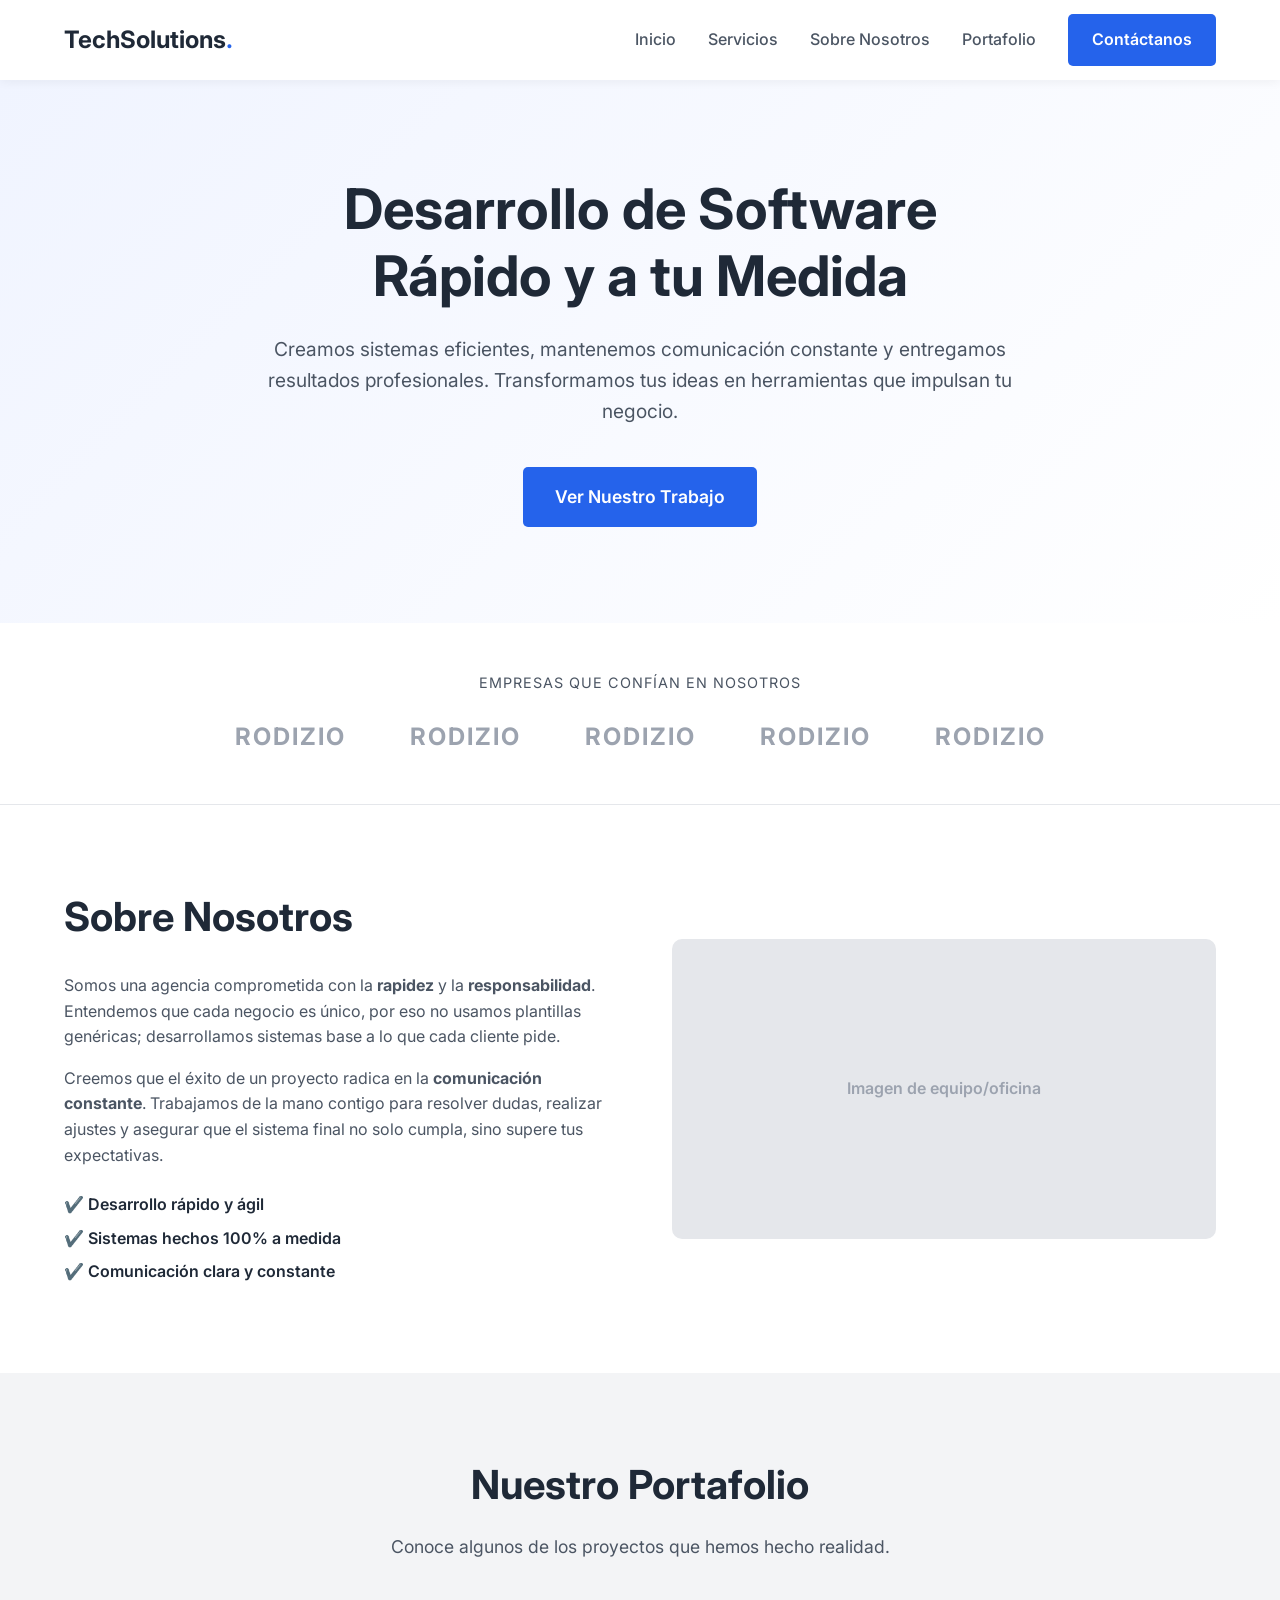
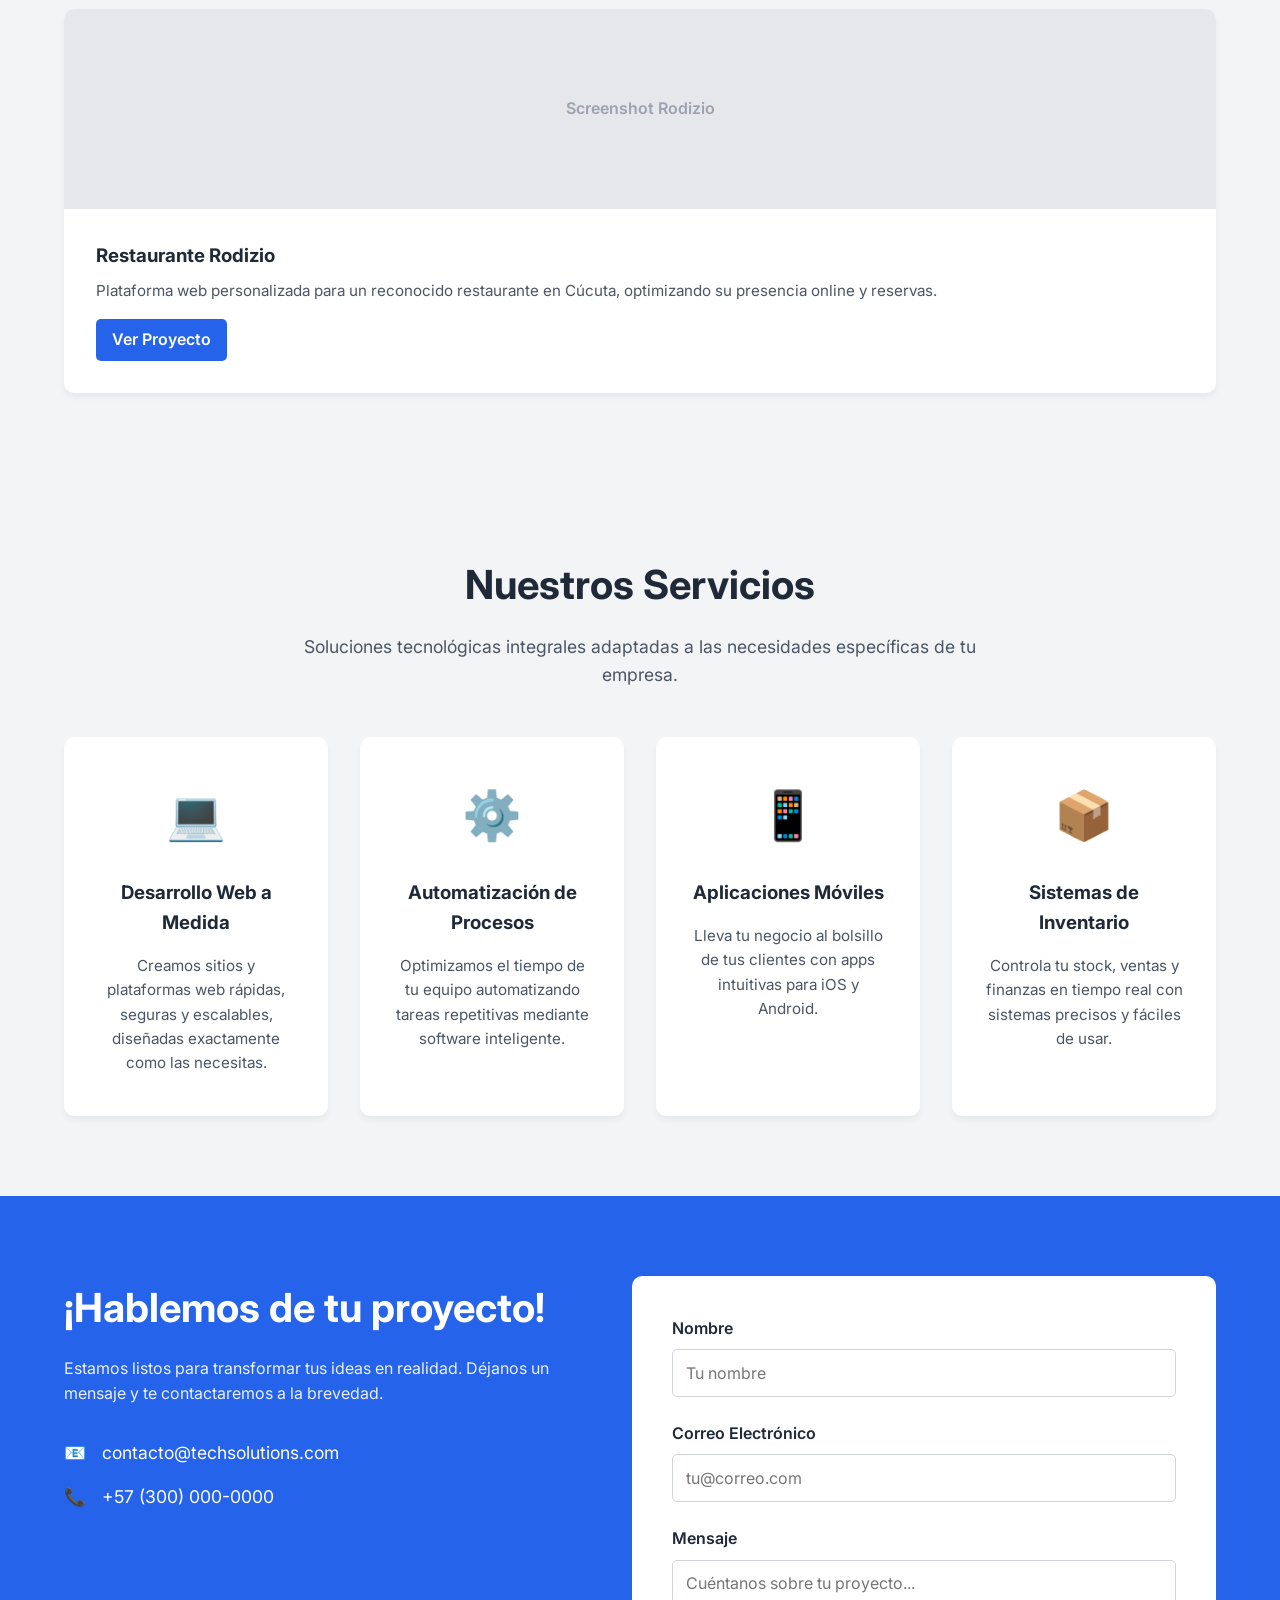
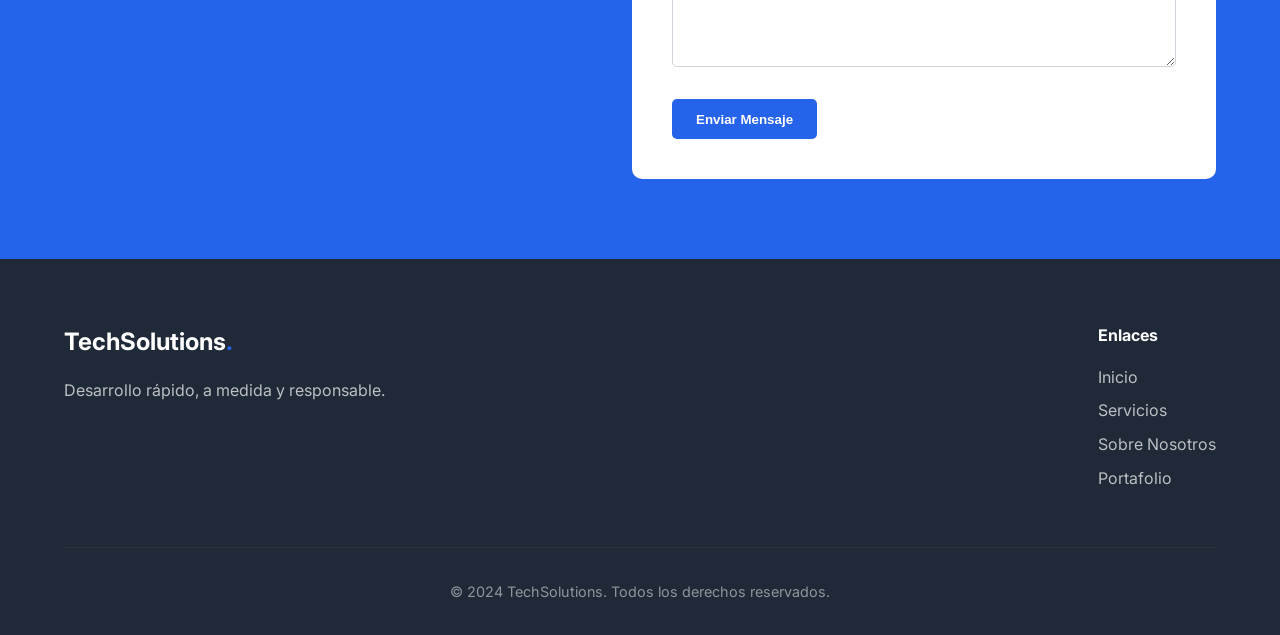
==== index.html @ 32e066c9 "feat: Initial static agency landing page Includes sections: Home, About Us, Services, Portfolio, Con" ====
<!DOCTYPE html>
<html lang="es">
<head>
    <meta charset="UTF-8">
    <meta name="viewport" content="width=device-width, initial-scale=1.0">
    <title>Desarrollo de Software a Medida</title>
    <!-- Google Fonts: Inter para un look moderno y legible -->
    <link href="https://fonts.googleapis.com/css2?family=Inter:wght@300;400;600;700&display=swap" rel="stylesheet">
    <link rel="stylesheet" href="css/styles.css">
</head>
<body>

    <!-- Header / Navbar -->
    <header>
        <div class="container">
            <div class="logo">
                <a href="#">TechSolutions<span>.</span></a>
            </div>
            <nav>
                <ul class="nav-links">
                    <li><a href="#inicio">Inicio</a></li>
                    <li><a href="#servicios">Servicios</a></li>
                    <li><a href="#sobre-nosotros">Sobre Nosotros</a></li>
                    <li><a href="#portafolio">Portafolio</a></li>
                </ul>
                <a href="#contacto" class="btn-primary">Contáctanos</a>
            </nav>
            <div class="hamburger">
                <span class="bar"></span>
                <span class="bar"></span>
                <span class="bar"></span>
            </div>
        </div>
    </header>

    <main>
        <!-- Hero Section -->
        <section id="inicio" class="hero">
            <div class="container hero-content">
                <h1>Desarrollo de Software <br>Rápido y a tu Medida</h1>
                <p>Creamos sistemas eficientes, mantenemos comunicación constante y entregamos resultados profesionales. Transformamos tus ideas en herramientas que impulsan tu negocio.</p>
                <a href="#portafolio" class="btn-primary btn-large">Ver Nuestro Trabajo</a>
            </div>
        </section>
        
        <!-- Clients / Carousel Placeholder -->
        <section class="clients">
            <div class="container">
                <p class="section-subtitle">Empresas que confían en nosotros</p>
                <div class="carousel-track">
                    <div class="client-logo">Rodizio</div>
                    <div class="client-logo">Rodizio</div>
                    <div class="client-logo">Rodizio</div>
                    <div class="client-logo">Rodizio</div>
                    <div class="client-logo">Rodizio</div>
                </div>
            </div>
        </section>

        <!-- About Us Section -->
        <section id="sobre-nosotros" class="about">
            <div class="container">
                <div class="about-content">
                    <div class="about-text">
                        <h2>Sobre Nosotros</h2>
                        <p>Somos una agencia comprometida con la <strong>rapidez</strong> y la <strong>responsabilidad</strong>. Entendemos que cada negocio es único, por eso no usamos plantillas genéricas; desarrollamos sistemas base a lo que cada cliente pide.</p>
                        <p>Creemos que el éxito de un proyecto radica en la <strong>comunicación constante</strong>. Trabajamos de la mano contigo para resolver dudas, realizar ajustes y asegurar que el sistema final no solo cumpla, sino supere tus expectativas.</p>
                        <ul class="about-features">
                            <li>✔️ Desarrollo rápido y ágil</li>
                            <li>✔️ Sistemas hechos 100% a medida</li>
                            <li>✔️ Comunicación clara y constante</li>
                        </ul>
                    </div>
                    <div class="about-image">
                        <div class="image-placeholder">Imagen de equipo/oficina</div>
                    </div>
                </div>
            </div>
        </section>

        <!-- Portfolio Section -->
        <section id="portafolio" class="portfolio">
            <div class="container">
                <div class="section-header">
                    <h2>Nuestro Portafolio</h2>
                    <p>Conoce algunos de los proyectos que hemos hecho realidad.</p>
                </div>
                <div class="portfolio-grid">
                    <div class="portfolio-card">
                        <div class="portfolio-image">
                            <div class="image-placeholder">Screenshot Rodizio</div>
                        </div>
                        <div class="portfolio-info">
                            <h3>Restaurante Rodizio</h3>
                            <p>Plataforma web personalizada para un reconocido restaurante en Cúcuta, optimizando su presencia online y reservas.</p>
                            <a href="#" class="btn-primary" style="margin-top: 1rem; padding: 0.5rem 1rem;">Ver Proyecto</a>
                        </div>
                    </div>
                    <!-- More items can be added here -->
                </div>
            </div>
        </section>

        <!-- Services Section -->
        <section id="servicios" class="services">
            <div class="container">
                <div class="section-header">
                    <h2>Nuestros Servicios</h2>
                    <p>Soluciones tecnológicas integrales adaptadas a las necesidades específicas de tu empresa.</p>
                </div>
                <div class="services-grid">
                    <div class="service-card">
                        <div class="icon">💻</div>
                        <h3>Desarrollo Web a Medida</h3>
                        <p>Creamos sitios y plataformas web rápidas, seguras y escalables, diseñadas exactamente como las necesitas.</p>
                    </div>
                    <div class="service-card">
                        <div class="icon">⚙️</div>
                        <h3>Automatización de Procesos</h3>
                        <p>Optimizamos el tiempo de tu equipo automatizando tareas repetitivas mediante software inteligente.</p>
                    </div>
                    <div class="service-card">
                        <div class="icon">📱</div>
                        <h3>Aplicaciones Móviles</h3>
                        <p>Lleva tu negocio al bolsillo de tus clientes con apps intuitivas para iOS y Android.</p>
                    </div>
                    <div class="service-card">
                        <div class="icon">📦</div>
                        <h3>Sistemas de Inventario</h3>
                        <p>Controla tu stock, ventas y finanzas en tiempo real con sistemas precisos y fáciles de usar.</p>
                    </div>
                </div>
            </div>
        </section>

        <!-- Contact Section -->
        <section id="contacto" class="contact">
            <div class="container">
                <div class="contact-wrapper">
                    <div class="contact-info">
                        <h2>¡Hablemos de tu proyecto!</h2>
                        <p>Estamos listos para transformar tus ideas en realidad. Déjanos un mensaje y te contactaremos a la brevedad.</p>
                        <div class="info-item">
                            <span class="icon">📧</span> contacto@techsolutions.com
                        </div>
                        <div class="info-item">
                            <span class="icon">📞</span> +57 (300) 000-0000
                        </div>
                    </div>
                    <div class="contact-form">
                        <form action="#" method="POST">
                            <div class="form-group">
                                <label for="name">Nombre</label>
                                <input type="text" id="name" name="name" required placeholder="Tu nombre">
                            </div>
                            <div class="form-group">
                                <label for="email">Correo Electrónico</label>
                                <input type="email" id="email" name="email" required placeholder="tu@correo.com">
                            </div>
                            <div class="form-group">
                                <label for="message">Mensaje</label>
                                <textarea id="message" name="message" rows="4" required placeholder="Cuéntanos sobre tu proyecto..."></textarea>
                            </div>
                            <button type="submit" class="btn-primary">Enviar Mensaje</button>
                        </form>
                    </div>
                </div>
            </div>
        </section>
    </main>

    <!-- Footer -->
    <footer>
        <div class="container">
            <div class="footer-content">
                <div class="footer-logo">
                    <a href="#">TechSolutions<span>.</span></a>
                    <p>Desarrollo rápido, a medida y responsable.</p>
                </div>
                <div class="footer-links">
                    <h4>Enlaces</h4>
                    <ul>
                        <li><a href="#inicio">Inicio</a></li>
                        <li><a href="#servicios">Servicios</a></li>
                        <li><a href="#sobre-nosotros">Sobre Nosotros</a></li>
                        <li><a href="#portafolio">Portafolio</a></li>
                    </ul>
                </div>
            </div>
            <div class="footer-bottom">
                <p>&copy; 2024 TechSolutions. Todos los derechos reservados.</p>
            </div>
        </div>
    </footer>

    <script src="js/main.js"></script>
</body>
</html>
---- css/styles.css ----
/* Reset y Variables Base */
:root {
    --primary-color: #2563eb; /* Azul tecnológico */
    --secondary-color: #1e40af;
    --text-dark: #1f2937;
    --text-light: #4b5563;
    --bg-light: #f3f4f6;
    --bg-white: #ffffff;
    --transition: all 0.3s ease;
}

* {
    margin: 0;
    padding: 0;
    box-sizing: border-box;
}

body {
    font-family: 'Inter', sans-serif;
    color: var(--text-dark);
    line-height: 1.6;
    background-color: var(--bg-white);
}

html {
    scroll-behavior: smooth;
}

a {
    text-decoration: none;
    color: inherit;
}

ul {
    list-style: none;
}

.container {
    width: 90%;
    max-width: 1200px;
    margin: 0 auto;
}

/* Botones */
.btn-primary {
    display: inline-block;
    background-color: var(--primary-color);
    color: white;
    padding: 0.8rem 1.5rem;
    border-radius: 5px;
    font-weight: 600;
    transition: var(--transition);
    border: none;
    cursor: pointer;
}

.btn-primary:hover {
    background-color: var(--secondary-color);
    transform: translateY(-2px);
}

.btn-large {
    padding: 1rem 2rem;
    font-size: 1.1rem;
}

/* --- Header / Navbar --- */
header {
    background-color: var(--bg-white);
    box-shadow: 0 2px 10px rgba(0,0,0,0.05);
    position: fixed;
    width: 100%;
    top: 0;
    z-index: 1000;
}

header .container {
    display: flex;
    justify-content: space-between;
    align-items: center;
    height: 80px;
}

.logo a {
    font-size: 1.5rem;
    font-weight: 700;
    color: var(--text-dark);
}

.logo span {
    color: var(--primary-color);
}

nav {
    display: flex;
    align-items: center;
    gap: 2rem;
}

.nav-links {
    display: flex;
    gap: 2rem;
}

.nav-links li a {
    font-weight: 500;
    color: var(--text-light);
    transition: var(--transition);
}

.nav-links li a:hover {
    color: var(--primary-color);
}

/* Hamburger menu (Mobile) */
.hamburger {
    display: none;
    cursor: pointer;
}

.hamburger .bar {
    display: block;
    width: 25px;
    height: 3px;
    margin: 5px auto;
    transition: all 0.3s ease-in-out;
    background-color: var(--text-dark);
}

/* --- Hero Section --- */
.hero {
    margin-top: 80px; /* Offset for fixed header */
    padding: 6rem 0;
    background: linear-gradient(135deg, #f0f4ff 0%, #ffffff 100%);
    text-align: center;
}

.hero-content {
    max-width: 800px;
}

.hero h1 {
    font-size: 3.5rem;
    line-height: 1.2;
    margin-bottom: 1.5rem;
    color: var(--text-dark);
}

.hero p {
    font-size: 1.2rem;
    color: var(--text-light);
    margin-bottom: 2.5rem;
}

/* --- Clients Carousel --- */
.clients {
    padding: 3rem 0;
    background-color: var(--bg-white);
    border-bottom: 1px solid #e5e7eb;
}

.section-subtitle {
    text-align: center;
    font-size: 0.9rem;
    text-transform: uppercase;
    letter-spacing: 1px;
    color: var(--text-light);
    margin-bottom: 1.5rem;
}

.carousel-track {
    display: flex;
    justify-content: center;
    align-items: center;
    gap: 4rem;
    flex-wrap: wrap;
}

.client-logo {
    font-size: 1.5rem;
    font-weight: 700;
    color: #9ca3af;
    text-transform: uppercase;
    letter-spacing: 2px;
}

/* --- Utilities --- */
.section-header {
    text-align: center;
    max-width: 700px;
    margin: 0 auto 3rem auto;
}

.section-header h2 {
    font-size: 2.5rem;
    color: var(--text-dark);
    margin-bottom: 1rem;
}

.section-header p {
    color: var(--text-light);
    font-size: 1.1rem;
}

/* --- Services Section --- */
.services {
    padding: 5rem 0;
    background-color: var(--bg-light);
}

.services-grid {
    display: grid;
    grid-template-columns: repeat(auto-fit, minmax(250px, 1fr));
    gap: 2rem;
}

.service-card {
    background-color: var(--bg-white);
    padding: 2.5rem 2rem;
    border-radius: 10px;
    box-shadow: 0 4px 6px rgba(0,0,0,0.05);
    transition: var(--transition);
    text-align: center;
}

.service-card:hover {
    transform: translateY(-5px);
    box-shadow: 0 10px 15px rgba(0,0,0,0.1);
}

.service-card .icon {
    font-size: 3rem;
    margin-bottom: 1.5rem;
}

.service-card h3 {
    margin-bottom: 1rem;
    color: var(--text-dark);
}

.service-card p {
    color: var(--text-light);
    font-size: 0.95rem;
}


/* --- About Section --- */
.about {
    padding: 5rem 0;
    background-color: var(--bg-white);
}

.about-content {
    display: flex;
    align-items: center;
    gap: 4rem;
}

.about-text {
    flex: 1;
}

.about-text h2 {
    font-size: 2.5rem;
    margin-bottom: 1.5rem;
    color: var(--text-dark);
}

.about-text p {
    margin-bottom: 1rem;
    color: var(--text-light);
}

.about-features {
    margin-top: 1.5rem;
}

.about-features li {
    margin-bottom: 0.5rem;
    font-weight: 600;
    color: var(--text-dark);
}

.about-image {
    flex: 1;
}

.image-placeholder {
    width: 100%;
    height: 300px;
    background-color: #e5e7eb;
    display: flex;
    align-items: center;
    justify-content: center;
    border-radius: 10px;
    color: #9ca3af;
    font-weight: 600;
}

/* --- Portfolio Section --- */
.portfolio {
    padding: 5rem 0;
    background-color: var(--bg-light);
}

.portfolio-grid {
    display: grid;
    grid-template-columns: repeat(auto-fit, minmax(300px, 1fr));
    gap: 2rem;
}

.portfolio-card {
    background-color: var(--bg-white);
    border-radius: 10px;
    overflow: hidden;
    box-shadow: 0 4px 6px rgba(0,0,0,0.05);
    transition: var(--transition);
}

.portfolio-card:hover {
    transform: translateY(-5px);
    box-shadow: 0 10px 15px rgba(0,0,0,0.1);
}

.portfolio-image {
    height: 200px;
}

.portfolio-image .image-placeholder {
    height: 100%;
    border-radius: 0;
}

.portfolio-info {
    padding: 2rem;
}

.portfolio-info h3 {
    margin-bottom: 0.5rem;
    color: var(--text-dark);
}

.portfolio-info p {
    color: var(--text-light);
    font-size: 0.95rem;
}

/* --- Contact Section --- */
.contact {
    padding: 5rem 0;
    background-color: var(--primary-color);
    color: var(--bg-white);
}

.contact-wrapper {
    display: flex;
    gap: 4rem;
}

.contact-info {
    flex: 1;
}

.contact-info h2 {
    font-size: 2.5rem;
    margin-bottom: 1rem;
}

.contact-info p {
    margin-bottom: 2rem;
    opacity: 0.9;
}

.info-item {
    display: flex;
    align-items: center;
    gap: 1rem;
    margin-bottom: 1rem;
    font-size: 1.1rem;
}

.contact-form {
    flex: 1;
    background-color: var(--bg-white);
    padding: 2.5rem;
    border-radius: 10px;
    color: var(--text-dark);
}

.form-group {
    margin-bottom: 1.5rem;
}

.form-group label {
    display: block;
    margin-bottom: 0.5rem;
    font-weight: 600;
}

.form-group input,
.form-group textarea {
    width: 100%;
    padding: 0.8rem;
    border: 1px solid #d1d5db;
    border-radius: 5px;
    font-family: inherit;
    font-size: 1rem;
}

.form-group input:focus,
.form-group textarea:focus {
    outline: none;
    border-color: var(--primary-color);
}

/* --- Footer --- */
footer {
    background-color: var(--text-dark);
    color: var(--bg-white);
    padding: 4rem 0 2rem 0;
}

.footer-content {
    display: flex;
    justify-content: space-between;
    flex-wrap: wrap;
    gap: 2rem;
    margin-bottom: 3rem;
}

.footer-logo a {
    font-size: 1.5rem;
    font-weight: 700;
}

.footer-logo span {
    color: var(--primary-color);
}

.footer-logo p {
    margin-top: 1rem;
    opacity: 0.7;
}

.footer-links h4 {
    margin-bottom: 1rem;
}

.footer-links ul li {
    margin-bottom: 0.5rem;
}

.footer-links ul li a {
    opacity: 0.7;
    transition: var(--transition);
}

.footer-links ul li a:hover {
    opacity: 1;
    color: var(--primary-color);
}

.footer-bottom {
    text-align: center;
    padding-top: 2rem;
    border-top: 1px solid rgba(255,255,255,0.1);
    opacity: 0.5;
    font-size: 0.9rem;
}

/* Responsive */
@media (max-width: 768px) {
    .contact-wrapper {
        flex-direction: column;
    }

    .about-content {
        flex-direction: column;
    }
    
    .nav-links {
        display: none;
        flex-direction: column;
        position: absolute;
        top: 80px;
        left: 0;
        width: 100%;
        background-color: var(--bg-white);
        box-shadow: 0 4px 6px rgba(0,0,0,0.05);
        padding: 1rem 0;
    }
    
    .nav-links.active {
        display: flex;
    }

    .nav-links li {
        text-align: center;
        padding: 0.5rem 0;
    }

    header nav > .btn-primary {
        display: none; /* Hide cta in mobile header for simplicity initially */
    }
    .hamburger {
        display: block;
    }
    .hero h1 {
        font-size: 2.5rem;
    }
}
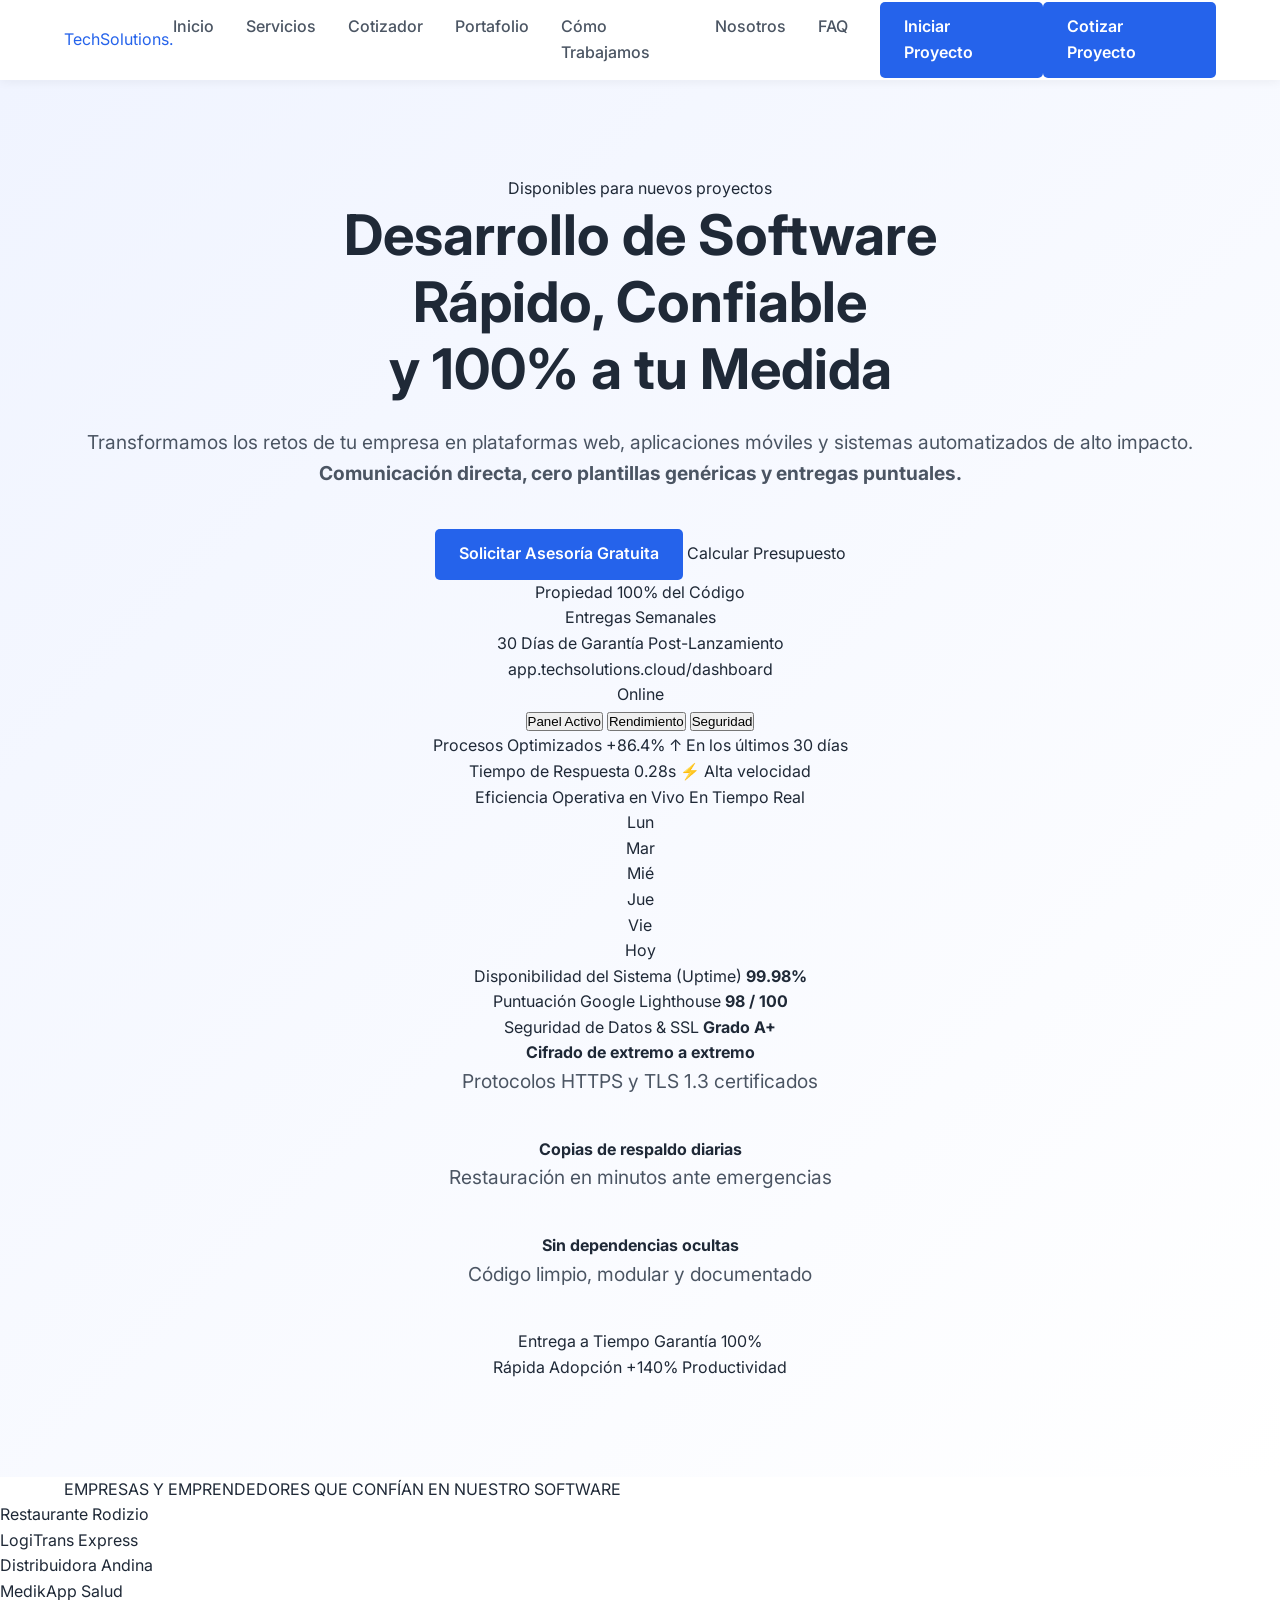
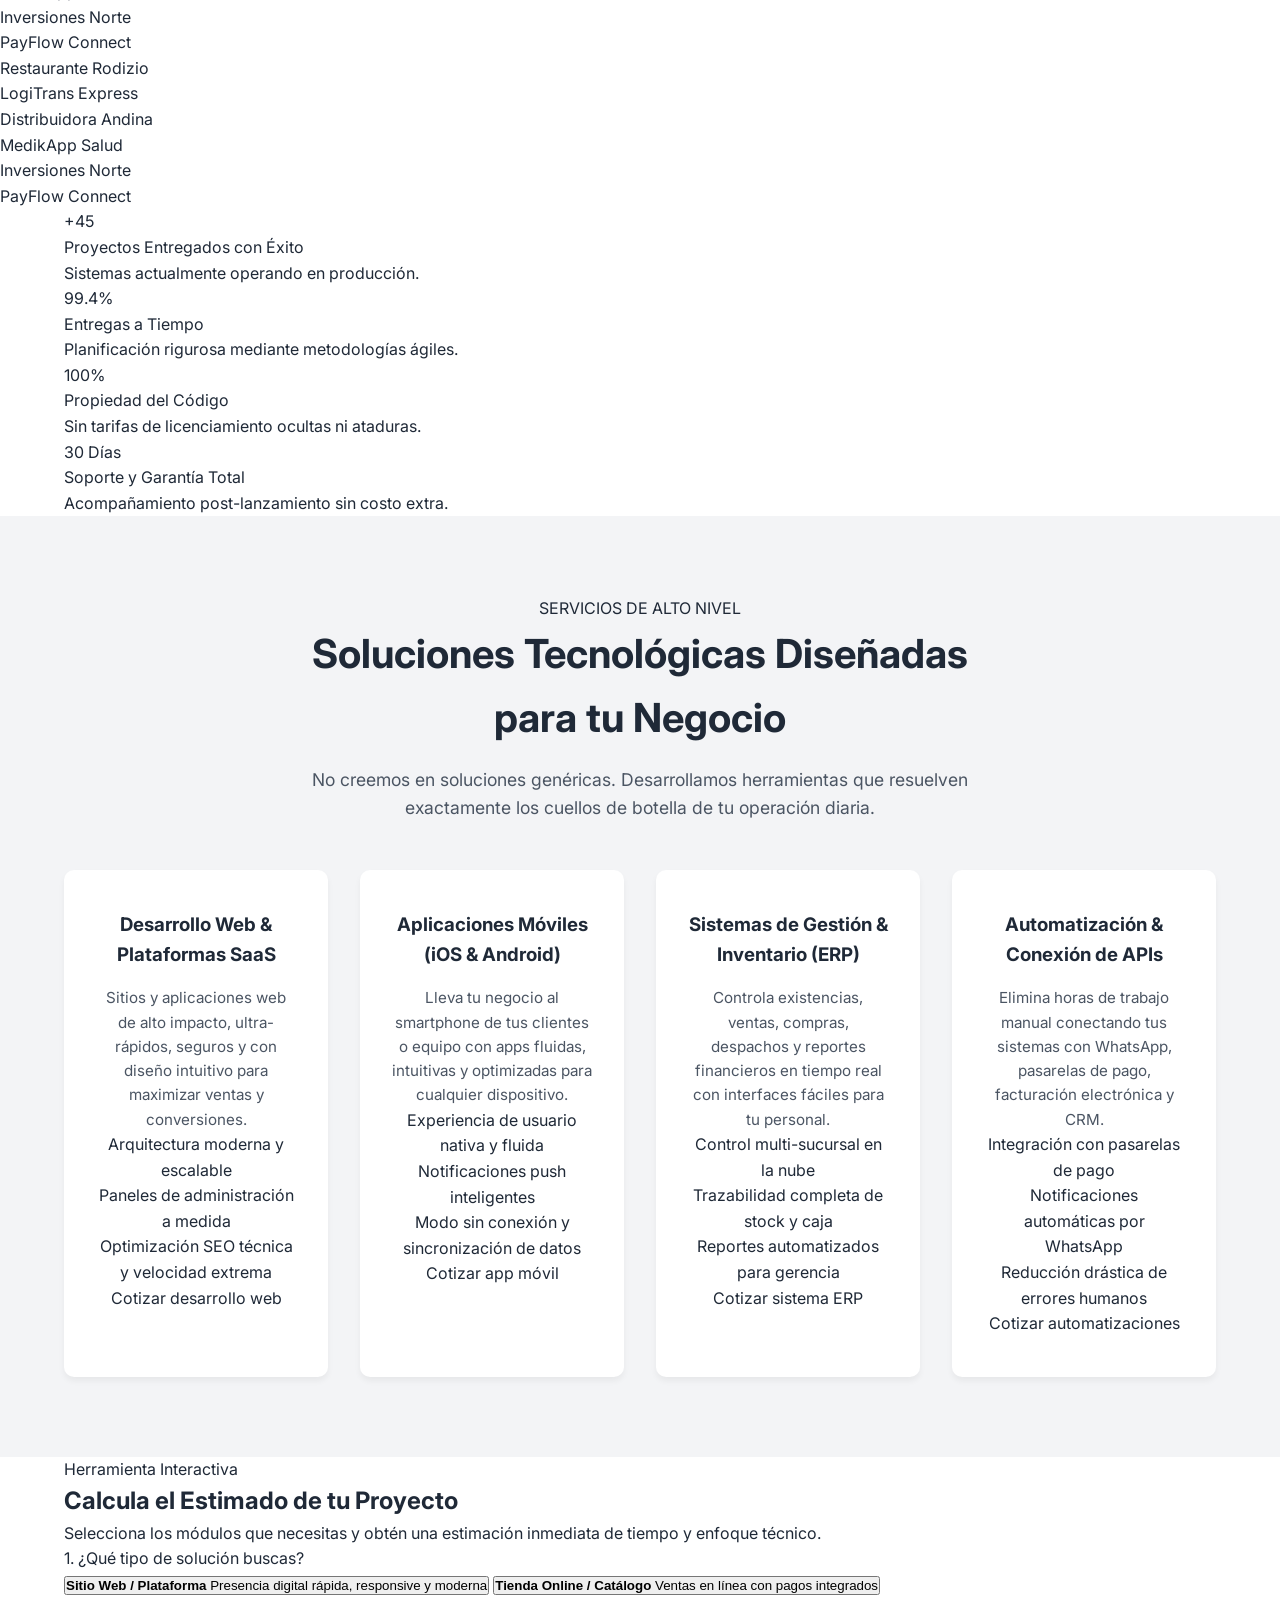
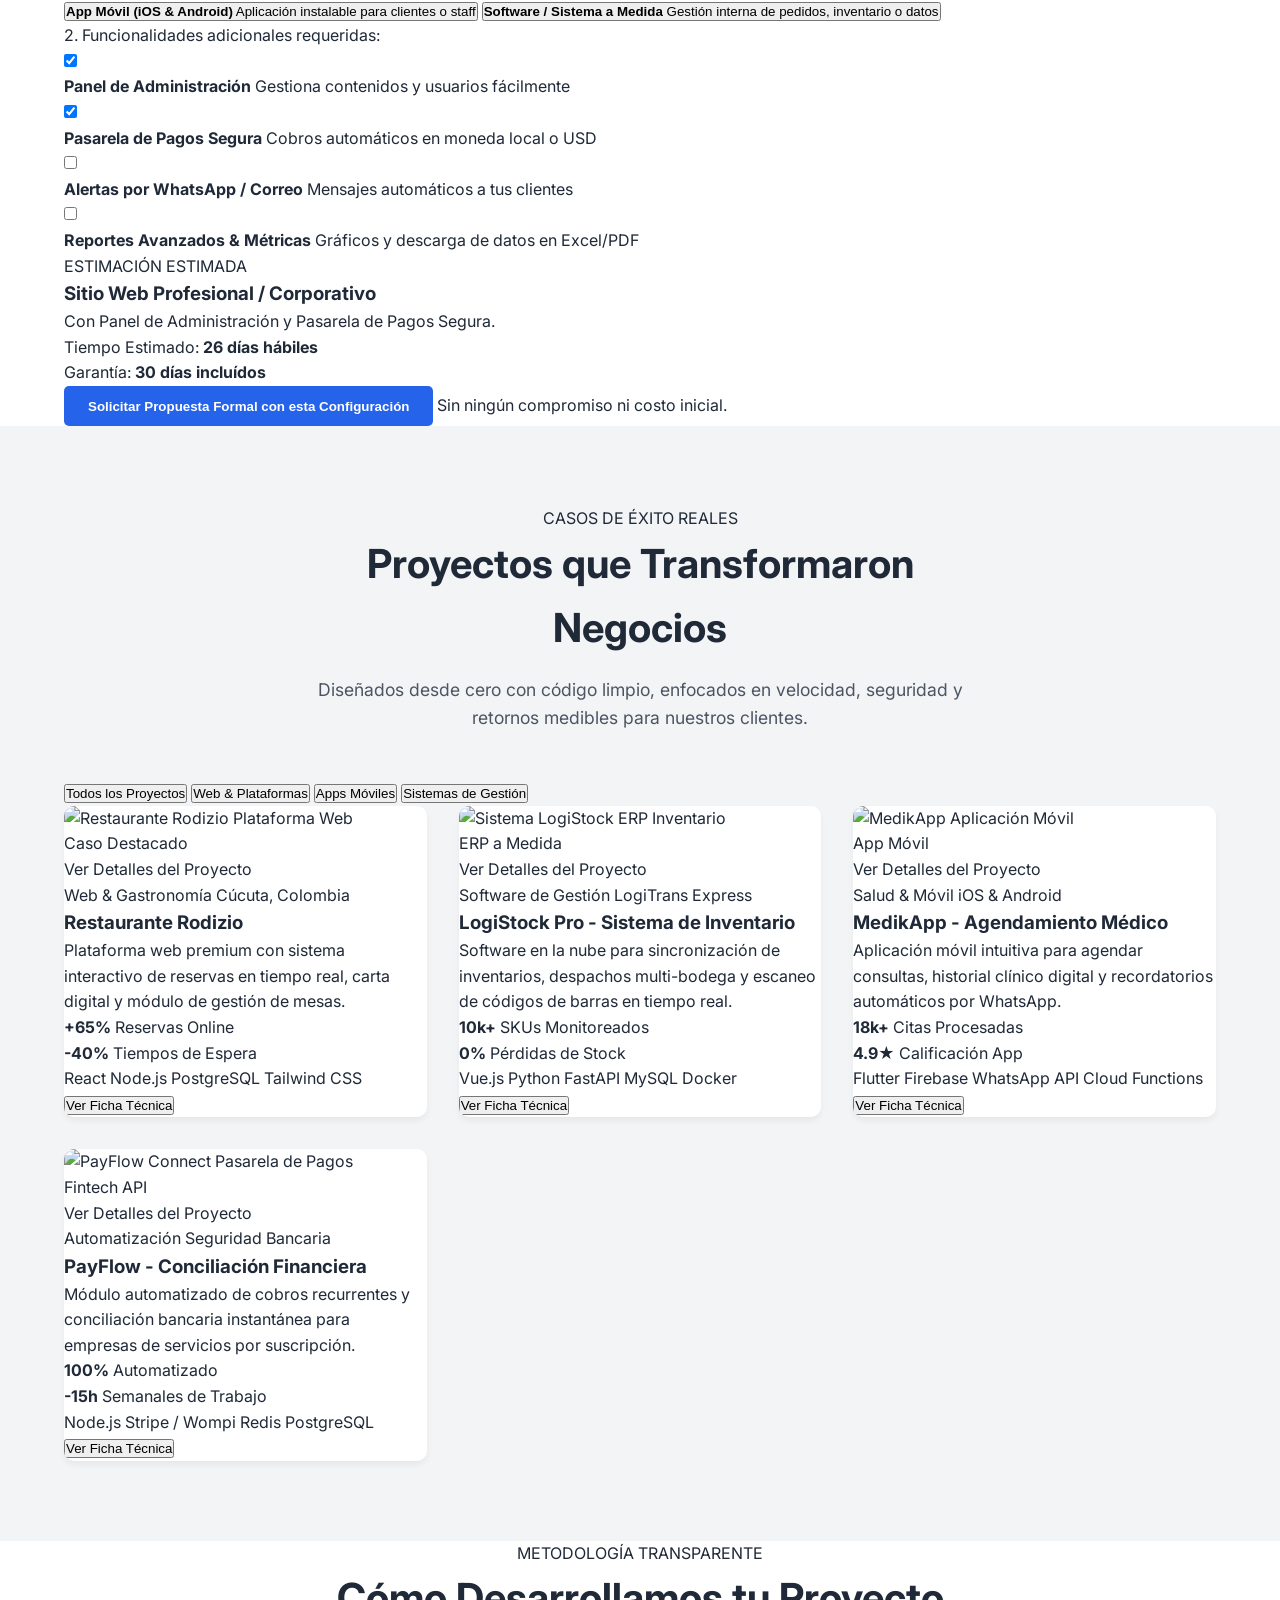
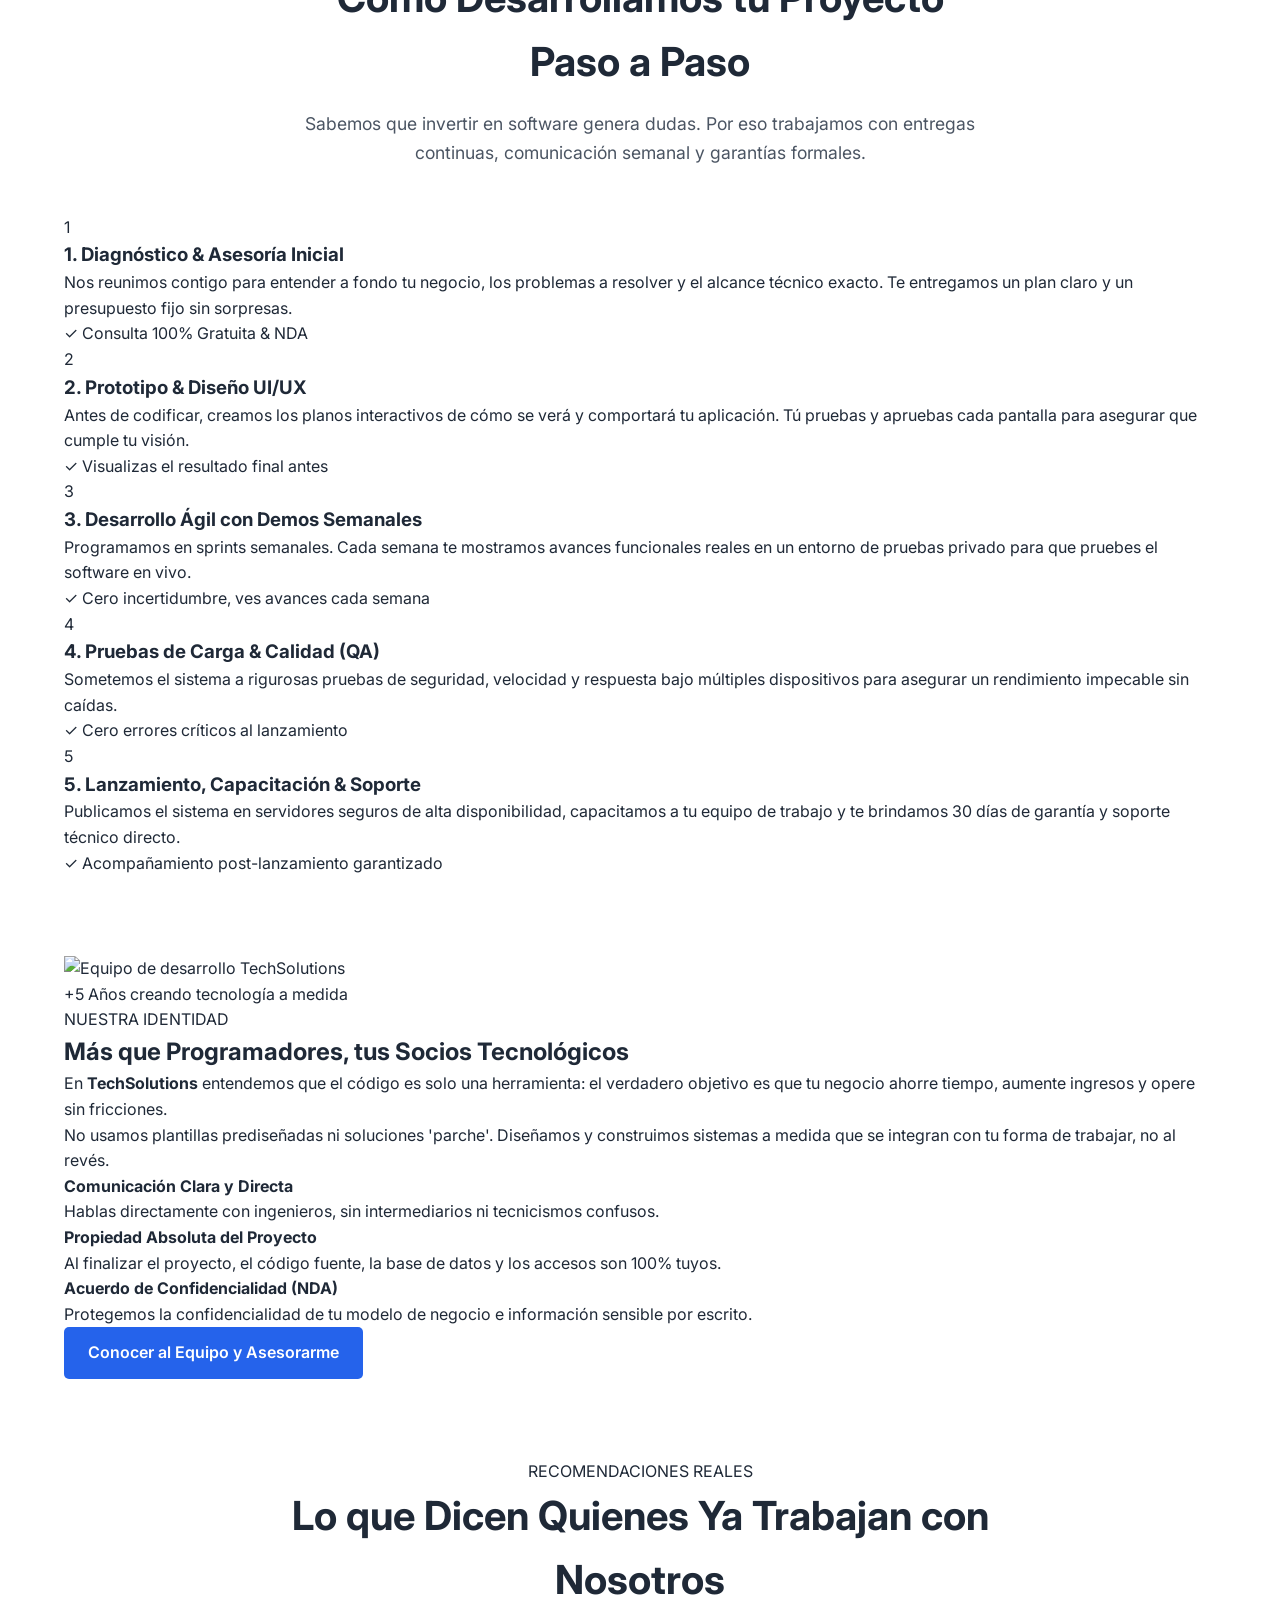
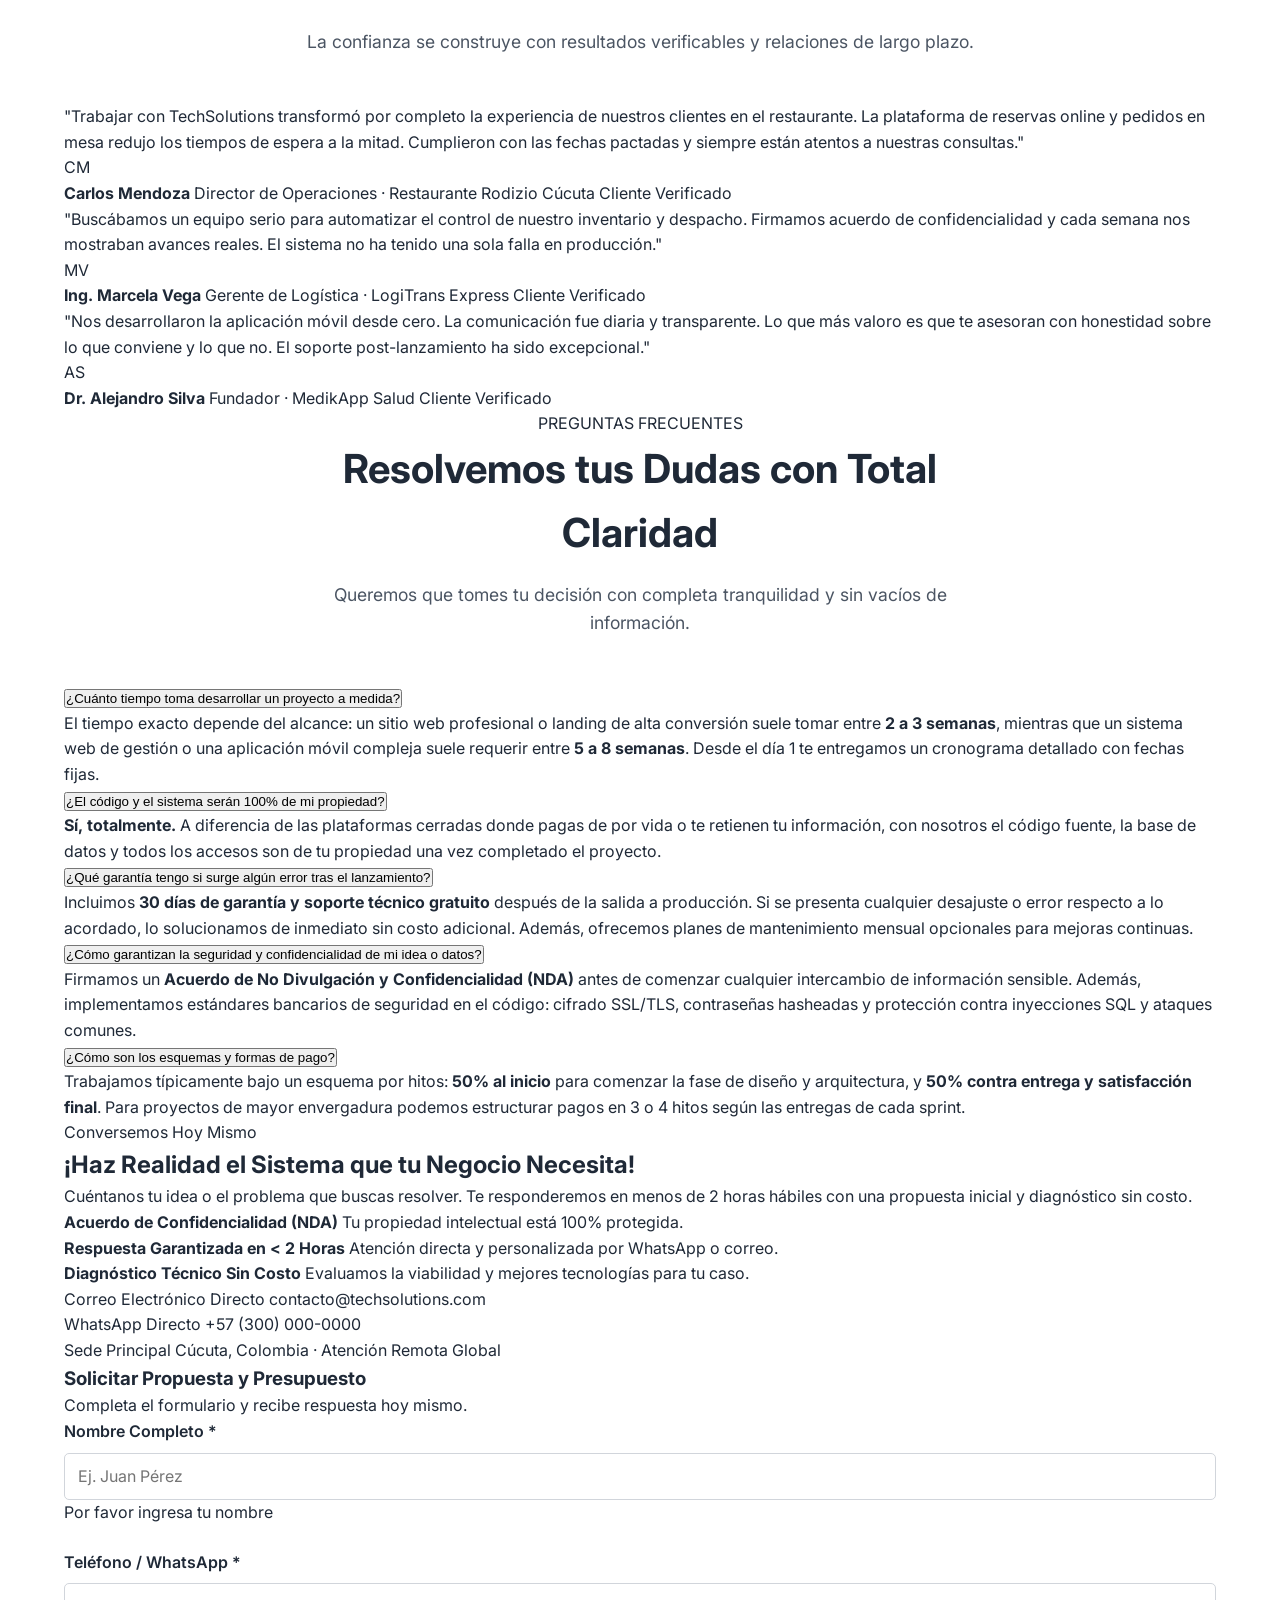
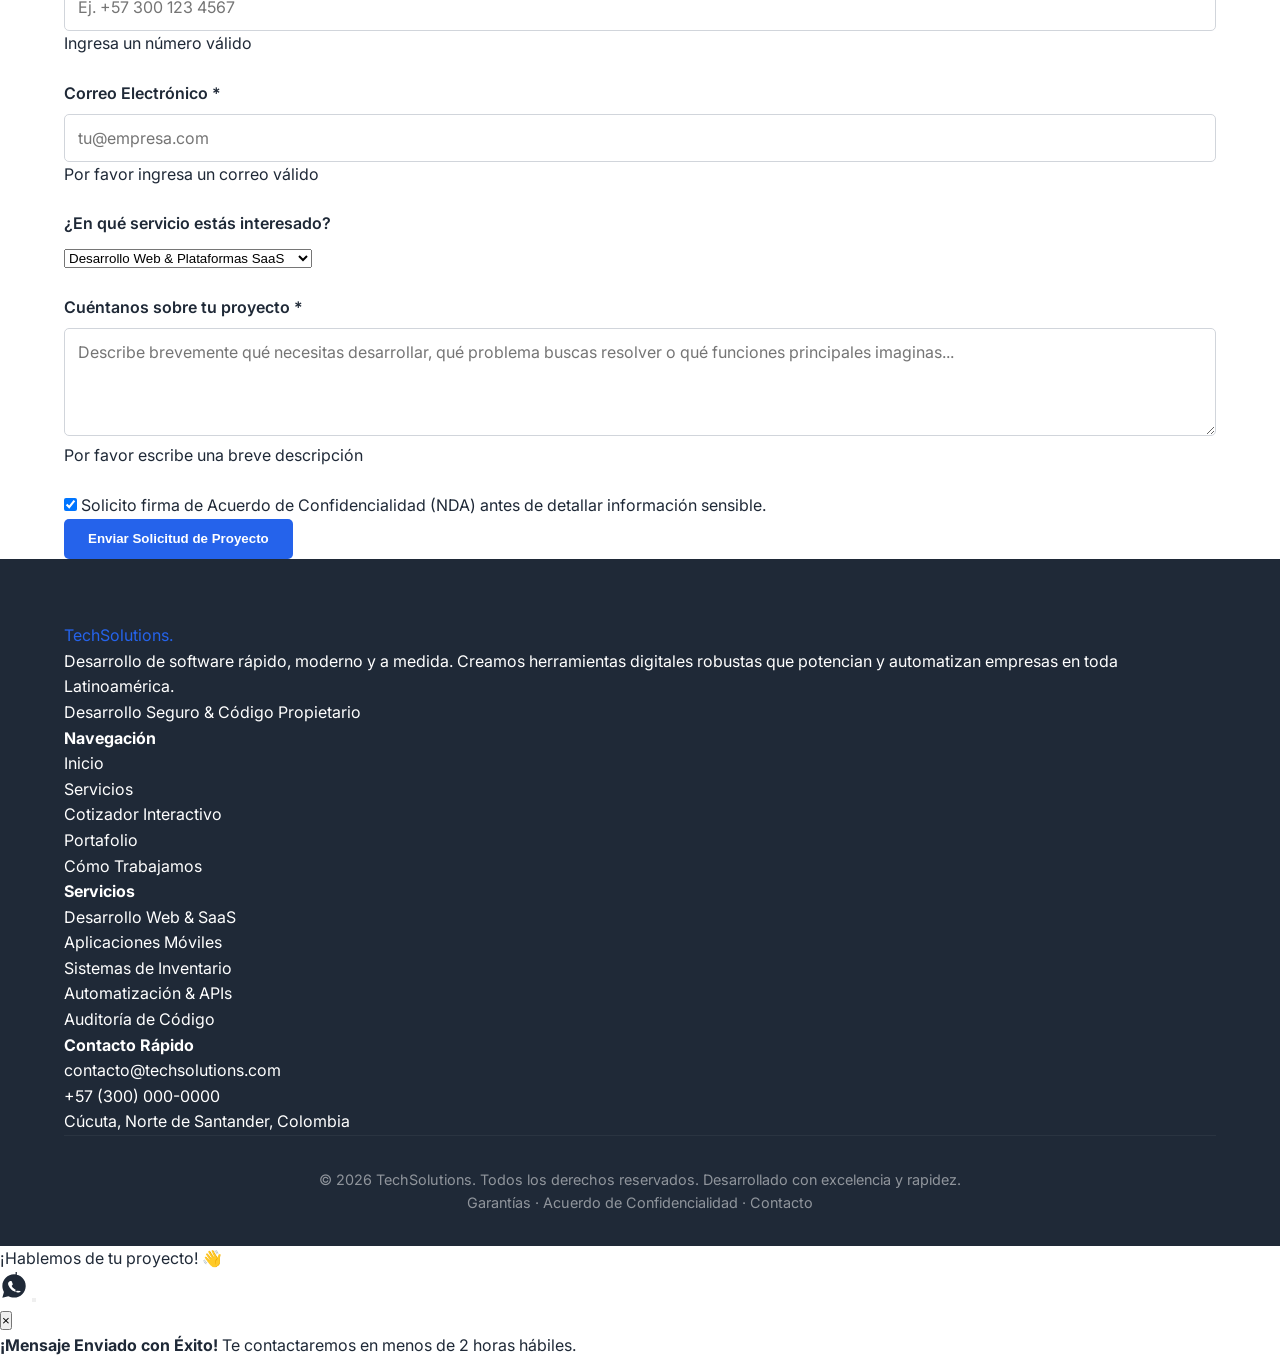
==== commit 5861d4f8: "Rediseño moderno, interactivo y responsive de index.html" ====
--- a/index.html
+++ b/index.html
@@ -3,32 +3,60 @@
 <head>
     <meta charset="UTF-8">
     <meta name="viewport" content="width=device-width, initial-scale=1.0">
-    <title>Desarrollo de Software a Medida</title>
-    <!-- Google Fonts: Inter para un look moderno y legible -->
-    <link href="https://fonts.googleapis.com/css2?family=Inter:wght@300;400;600;700&display=swap" rel="stylesheet">
+    <meta name="description" content="TechSolutions - Desarrollo de software rápido, profesional y 100% a medida. Creamos aplicaciones web, móviles y sistemas de gestión de alto rendimiento.">
+    <title>TechSolutions | Desarrollo de Software a Medida, Rápido y Confiable</title>
+    
+    <!-- Google Fonts: Plus Jakarta Sans & Inter -->
+    <link rel="preconnect" href="https://fonts.googleapis.com">
+    <link rel="preconnect" href="https://fonts.gstatic.com" crossorigin>
+    <link href="https://fonts.googleapis.com/css2?family=Inter:wght@300;400;500;600;700&family=Plus+Jakarta+Sans:wght@500;600;700;800&display=swap" rel="stylesheet">
+    
+    <!-- Lucide Icons CDN -->
+    <script src="https://unpkg.com/lucide@latest"></script>
+    
     <link rel="stylesheet" href="css/styles.css">
 </head>
 <body>
 
     <!-- Header / Navbar -->
-    <header>
-        <div class="container">
-            <div class="logo">
-                <a href="#">TechSolutions<span>.</span></a>
-            </div>
-            <nav>
+    <header id="header">
+        <div class="container header-container">
+            <a href="#inicio" class="logo">
+                <div class="logo-icon">
+                    <i data-lucide="code-2"></i>
+                </div>
+                <span>TechSolutions<span class="logo-dot">.</span></span>
+            </a>
+
+            <nav class="nav-menu" id="navMenu">
                 <ul class="nav-links">
-                    <li><a href="#inicio">Inicio</a></li>
-                    <li><a href="#servicios">Servicios</a></li>
-                    <li><a href="#sobre-nosotros">Sobre Nosotros</a></li>
-                    <li><a href="#portafolio">Portafolio</a></li>
+                    <li><a href="#inicio" class="nav-link active">Inicio</a></li>
+                    <li><a href="#servicios" class="nav-link">Servicios</a></li>
+                    <li><a href="#cotizador" class="nav-link">Cotizador</a></li>
+                    <li><a href="#portafolio" class="nav-link">Portafolio</a></li>
+                    <li><a href="#metodologia" class="nav-link">Cómo Trabajamos</a></li>
+                    <li><a href="#sobre-nosotros" class="nav-link">Nosotros</a></li>
+                    <li><a href="#faq" class="nav-link">FAQ</a></li>
                 </ul>
-                <a href="#contacto" class="btn-primary">Contáctanos</a>
+
+                <div class="nav-cta-mobile">
+                    <a href="#contacto" class="btn btn-primary btn-full">
+                        <span>Iniciar Proyecto</span>
+                        <i data-lucide="arrow-right"></i>
+                    </a>
+                </div>
             </nav>
-            <div class="hamburger">
-                <span class="bar"></span>
-                <span class="bar"></span>
-                <span class="bar"></span>
+
+            <div class="header-actions">
+                <a href="#contacto" class="btn btn-primary btn-nav">
+                    <span>Cotizar Proyecto</span>
+                    <i data-lucide="arrow-right"></i>
+                </a>
+                <button class="hamburger" id="hamburger" aria-label="Abrir menú de navegación">
+                    <span class="bar"></span>
+                    <span class="bar"></span>
+                    <span class="bar"></span>
+                </button>
             </div>
         </div>
     </header>
@@ -36,43 +64,436 @@
     <main>
         <!-- Hero Section -->
         <section id="inicio" class="hero">
-            <div class="container hero-content">
-                <h1>Desarrollo de Software <br>Rápido y a tu Medida</h1>
-                <p>Creamos sistemas eficientes, mantenemos comunicación constante y entregamos resultados profesionales. Transformamos tus ideas en herramientas que impulsan tu negocio.</p>
-                <a href="#portafolio" class="btn-primary btn-large">Ver Nuestro Trabajo</a>
+            <div class="hero-glow-bg"></div>
+            <div class="container hero-grid">
+                <div class="hero-text">
+                    <div class="badge hero-badge">
+                        <span class="badge-pulse"></span>
+                        <span>Disponibles para nuevos proyectos</span>
+                        <i data-lucide="sparkles" class="badge-icon"></i>
+                    </div>
+
+                    <h1 class="hero-title">
+                        Desarrollo de Software <br>
+                        <span class="gradient-text">Rápido, Confiable</span> <br>
+                        y 100% a tu Medida
+                    </h1>
+
+                    <p class="hero-subtitle">
+                        Transformamos los retos de tu empresa en plataformas web, aplicaciones móviles y sistemas automatizados de alto impacto. 
+                        <strong>Comunicación directa, cero plantillas genéricas y entregas puntuales.</strong>
+                    </p>
+
+                    <div class="hero-actions">
+                        <a href="#contacto" class="btn btn-primary btn-lg">
+                            <span>Solicitar Asesoría Gratuita</span>
+                            <i data-lucide="arrow-right"></i>
+                        </a>
+                        <a href="#cotizador" class="btn btn-secondary btn-lg">
+                            <i data-lucide="calculator"></i>
+                            <span>Calcular Presupuesto</span>
+                        </a>
+                    </div>
+
+                    <!-- Trust Bar Badges -->
+                    <div class="hero-trust">
+                        <div class="trust-item">
+                            <i data-lucide="shield-check" class="trust-icon text-emerald"></i>
+                            <span>Propiedad 100% del Código</span>
+                        </div>
+                        <div class="trust-item">
+                            <i data-lucide="clock" class="trust-icon text-blue"></i>
+                            <span>Entregas Semanales</span>
+                        </div>
+                        <div class="trust-item">
+                            <i data-lucide="award" class="trust-icon text-indigo"></i>
+                            <span>30 Días de Garantía Post-Lanzamiento</span>
+                        </div>
+                    </div>
+                </div>
+
+                <!-- Interactive Hero Mockup -->
+                <div class="hero-visual">
+                    <div class="mockup-window">
+                        <div class="mockup-header">
+                            <div class="mockup-dots">
+                                <span class="dot dot-red"></span>
+                                <span class="dot dot-yellow"></span>
+                                <span class="dot dot-green"></span>
+                            </div>
+                            <div class="mockup-title-bar">
+                                <i data-lucide="lock" class="lock-icon"></i>
+                                <span>app.techsolutions.cloud/dashboard</span>
+                            </div>
+                            <div class="mockup-status">
+                                <span class="status-indicator"></span>
+                                <span>Online</span>
+                            </div>
+                        </div>
+
+                        <div class="mockup-body">
+                            <!-- Mockup Tab Selector -->
+                            <div class="mockup-tabs">
+                                <button class="mockup-tab active" data-tab="panel">
+                                    <i data-lucide="layout-dashboard"></i> Panel Activo
+                                </button>
+                                <button class="mockup-tab" data-tab="metricas">
+                                    <i data-lucide="trending-up"></i> Rendimiento
+                                </button>
+                                <button class="mockup-tab" data-tab="seguridad">
+                                    <i data-lucide="shield"></i> Seguridad
+                                </button>
+                            </div>
+
+                            <!-- Tab 1: Panel Activo -->
+                            <div class="mockup-tab-content active" id="tab-panel">
+                                <div class="mockup-kpis">
+                                    <div class="kpi-card">
+                                        <span class="kpi-label">Procesos Optimizados</span>
+                                        <span class="kpi-value text-blue">+86.4%</span>
+                                        <span class="kpi-trend">↑ En los últimos 30 días</span>
+                                    </div>
+                                    <div class="kpi-card">
+                                        <span class="kpi-label">Tiempo de Respuesta</span>
+                                        <span class="kpi-value text-emerald">0.28s</span>
+                                        <span class="kpi-trend">⚡ Alta velocidad</span>
+                                    </div>
+                                </div>
+                                <div class="mockup-chart-box">
+                                    <div class="chart-header">
+                                        <span>Eficiencia Operativa en Vivo</span>
+                                        <span class="badge-sm badge-green">En Tiempo Real</span>
+                                    </div>
+                                    <div class="chart-bars">
+                                        <div class="bar-col"><div class="bar-fill" style="height: 45%;"></div><span>Lun</span></div>
+                                        <div class="bar-col"><div class="bar-fill" style="height: 60%;"></div><span>Mar</span></div>
+                                        <div class="bar-col"><div class="bar-fill" style="height: 80%;"></div><span>Mié</span></div>
+                                        <div class="bar-col"><div class="bar-fill" style="height: 70%;"></div><span>Jue</span></div>
+                                        <div class="bar-col"><div class="bar-fill" style="height: 95%;"></div><span>Vie</span></div>
+                                        <div class="bar-col"><div class="bar-fill active" style="height: 100%;"></div><span>Hoy</span></div>
+                                    </div>
+                                </div>
+                            </div>
+
+                            <!-- Tab 2: Rendimiento -->
+                            <div class="mockup-tab-content" id="tab-metricas">
+                                <div class="metrics-list">
+                                    <div class="metric-row">
+                                        <span>Disponibilidad del Sistema (Uptime)</span>
+                                        <strong class="text-emerald">99.98%</strong>
+                                    </div>
+                                    <div class="progress-line"><div class="progress-bar" style="width: 99.98%;"></div></div>
+
+                                    <div class="metric-row">
+                                        <span>Puntuación Google Lighthouse</span>
+                                        <strong class="text-emerald">98 / 100</strong>
+                                    </div>
+                                    <div class="progress-line"><div class="progress-bar" style="width: 98%;"></div></div>
+
+                                    <div class="metric-row">
+                                        <span>Seguridad de Datos & SSL</span>
+                                        <strong class="text-blue">Grado A+</strong>
+                                    </div>
+                                    <div class="progress-line"><div class="progress-bar" style="width: 100%;"></div></div>
+                                </div>
+                            </div>
+
+                            <!-- Tab 3: Seguridad -->
+                            <div class="mockup-tab-content" id="tab-seguridad">
+                                <div class="security-check-grid">
+                                    <div class="sec-item">
+                                        <i data-lucide="check-circle-2" class="text-emerald"></i>
+                                        <div>
+                                            <strong>Cifrado de extremo a extremo</strong>
+                                            <p>Protocolos HTTPS y TLS 1.3 certificados</p>
+                                        </div>
+                                    </div>
+                                    <div class="sec-item">
+                                        <i data-lucide="check-circle-2" class="text-emerald"></i>
+                                        <div>
+                                            <strong>Copias de respaldo diarias</strong>
+                                            <p>Restauración en minutos ante emergencias</p>
+                                        </div>
+                                    </div>
+                                    <div class="sec-item">
+                                        <i data-lucide="check-circle-2" class="text-emerald"></i>
+                                        <div>
+                                            <strong>Sin dependencias ocultas</strong>
+                                            <p>Código limpio, modular y documentado</p>
+                                        </div>
+                                    </div>
+                                </div>
+                            </div>
+                        </div>
+
+                        <!-- Floating interactive badges -->
+                        <div class="floating-badge badge-top-right">
+                            <div class="float-icon bg-emerald">
+                                <i data-lucide="check"></i>
+                            </div>
+                            <div class="float-text">
+                                <span class="float-label">Entrega a Tiempo</span>
+                                <span class="float-sub">Garantía 100%</span>
+                            </div>
+                        </div>
+
+                        <div class="floating-badge badge-bottom-left">
+                            <div class="float-icon bg-blue">
+                                <i data-lucide="zap"></i>
+                            </div>
+                            <div class="float-text">
+                                <span class="float-label">Rápida Adopción</span>
+                                <span class="float-sub">+140% Productividad</span>
+                            </div>
+                        </div>
+                    </div>
+                </div>
             </div>
         </section>
-        
-        <!-- Clients / Carousel Placeholder -->
-        <section class="clients">
+
+        <!-- Continuous Client / Partners Infinite Marquee -->
+        <section class="clients-marquee-section">
             <div class="container">
-                <p class="section-subtitle">Empresas que confían en nosotros</p>
-                <div class="carousel-track">
-                    <div class="client-logo">Rodizio</div>
-                    <div class="client-logo">Rodizio</div>
-                    <div class="client-logo">Rodizio</div>
-                    <div class="client-logo">Rodizio</div>
-                    <div class="client-logo">Rodizio</div>
+                <p class="marquee-title">EMPRESAS Y EMPRENDEDORES QUE CONFÍAN EN NUESTRO SOFTWARE</p>
+            </div>
+            <div class="marquee-wrapper">
+                <div class="marquee-track">
+                    <div class="marquee-item"><i data-lucide="utensils" class="marquee-icon"></i> Restaurante Rodizio</div>
+                    <div class="marquee-item"><i data-lucide="truck" class="marquee-icon"></i> LogiTrans Express</div>
+                    <div class="marquee-item"><i data-lucide="store" class="marquee-icon"></i> Distribuidora Andina</div>
+                    <div class="marquee-item"><i data-lucide="activity" class="marquee-icon"></i> MedikApp Salud</div>
+                    <div class="marquee-item"><i data-lucide="building-2" class="marquee-icon"></i> Inversiones Norte</div>
+                    <div class="marquee-item"><i data-lucide="credit-card" class="marquee-icon"></i> PayFlow Connect</div>
+                    
+                    <!-- Duplicated for seamless loop -->
+                    <div class="marquee-item"><i data-lucide="utensils" class="marquee-icon"></i> Restaurante Rodizio</div>
+                    <div class="marquee-item"><i data-lucide="truck" class="marquee-icon"></i> LogiTrans Express</div>
+                    <div class="marquee-item"><i data-lucide="store" class="marquee-icon"></i> Distribuidora Andina</div>
+                    <div class="marquee-item"><i data-lucide="activity" class="marquee-icon"></i> MedikApp Salud</div>
+                    <div class="marquee-item"><i data-lucide="building-2" class="marquee-icon"></i> Inversiones Norte</div>
+                    <div class="marquee-item"><i data-lucide="credit-card" class="marquee-icon"></i> PayFlow Connect</div>
                 </div>
             </div>
         </section>
 
-        <!-- About Us Section -->
-        <section id="sobre-nosotros" class="about">
+        <!-- Stats / Trust Counters Section -->
+        <section class="stats-section">
             <div class="container">
-                <div class="about-content">
-                    <div class="about-text">
-                        <h2>Sobre Nosotros</h2>
-                        <p>Somos una agencia comprometida con la <strong>rapidez</strong> y la <strong>responsabilidad</strong>. Entendemos que cada negocio es único, por eso no usamos plantillas genéricas; desarrollamos sistemas base a lo que cada cliente pide.</p>
-                        <p>Creemos que el éxito de un proyecto radica en la <strong>comunicación constante</strong>. Trabajamos de la mano contigo para resolver dudas, realizar ajustes y asegurar que el sistema final no solo cumpla, sino supere tus expectativas.</p>
-                        <ul class="about-features">
-                            <li>✔️ Desarrollo rápido y ágil</li>
-                            <li>✔️ Sistemas hechos 100% a medida</li>
-                            <li>✔️ Comunicación clara y constante</li>
+                <div class="stats-grid">
+                    <div class="stat-card">
+                        <div class="stat-number" data-target="45">+45</div>
+                        <div class="stat-label">Proyectos Entregados con Éxito</div>
+                        <p class="stat-desc">Sistemas actualmente operando en producción.</p>
+                    </div>
+                    <div class="stat-card">
+                        <div class="stat-number" data-target="99.4">99.4%</div>
+                        <div class="stat-label">Entregas a Tiempo</div>
+                        <p class="stat-desc">Planificación rigurosa mediante metodologías ágiles.</p>
+                    </div>
+                    <div class="stat-card">
+                        <div class="stat-number" data-target="100">100%</div>
+                        <div class="stat-label">Propiedad del Código</div>
+                        <p class="stat-desc">Sin tarifas de licenciamiento ocultas ni ataduras.</p>
+                    </div>
+                    <div class="stat-card">
+                        <div class="stat-number" data-target="30">30 Días</div>
+                        <div class="stat-label">Soporte y Garantía Total</div>
+                        <p class="stat-desc">Acompañamiento post-lanzamiento sin costo extra.</p>
+                    </div>
+                </div>
+            </div>
+        </section>
+
+        <!-- Services Section -->
+        <section id="servicios" class="services">
+            <div class="container">
+                <div class="section-header">
+                    <span class="section-tag">SERVICIOS DE ALTO NIVEL</span>
+                    <h2>Soluciones Tecnológicas Diseñadas para tu Negocio</h2>
+                    <p>No creemos en soluciones genéricas. Desarrollamos herramientas que resuelven exactamente los cuellos de botella de tu operación diaria.</p>
+                </div>
+
+                <div class="services-grid">
+                    <!-- Service 1 -->
+                    <div class="service-card">
+                        <div class="service-icon-box bg-blue-subtle">
+                            <i data-lucide="globe" class="service-icon text-blue"></i>
+                        </div>
+                        <h3>Desarrollo Web & Plataformas SaaS</h3>
+                        <p>Sitios y aplicaciones web de alto impacto, ultra-rápidos, seguros y con diseño intuitivo para maximizar ventas y conversiones.</p>
+                        <ul class="service-features">
+                            <li><i data-lucide="check"></i> Arquitectura moderna y escalable</li>
+                            <li><i data-lucide="check"></i> Paneles de administración a medida</li>
+                            <li><i data-lucide="check"></i> Optimización SEO técnica y velocidad extrema</li>
                         </ul>
-                    </div>
-                    <div class="about-image">
-                        <div class="image-placeholder">Imagen de equipo/oficina</div>
+                        <a href="#contacto" class="service-link">
+                            <span>Cotizar desarrollo web</span>
+                            <i data-lucide="chevron-right"></i>
+                        </a>
+                    </div>
+
+                    <!-- Service 2 -->
+                    <div class="service-card">
+                        <div class="service-icon-box bg-emerald-subtle">
+                            <i data-lucide="smartphone" class="service-icon text-emerald"></i>
+                        </div>
+                        <h3>Aplicaciones Móviles (iOS & Android)</h3>
+                        <p>Lleva tu negocio al smartphone de tus clientes o equipo con apps fluidas, intuitivas y optimizadas para cualquier dispositivo.</p>
+                        <ul class="service-features">
+                            <li><i data-lucide="check"></i> Experiencia de usuario nativa y fluida</li>
+                            <li><i data-lucide="check"></i> Notificaciones push inteligentes</li>
+                            <li><i data-lucide="check"></i> Modo sin conexión y sincronización de datos</li>
+                        </ul>
+                        <a href="#contacto" class="service-link">
+                            <span>Cotizar app móvil</span>
+                            <i data-lucide="chevron-right"></i>
+                        </a>
+                    </div>
+
+                    <!-- Service 3 -->
+                    <div class="service-card">
+                        <div class="service-icon-box bg-indigo-subtle">
+                            <i data-lucide="database" class="service-icon text-indigo"></i>
+                        </div>
+                        <h3>Sistemas de Gestión & Inventario (ERP)</h3>
+                        <p>Controla existencias, ventas, compras, despachos y reportes financieros en tiempo real con interfaces fáciles para tu personal.</p>
+                        <ul class="service-features">
+                            <li><i data-lucide="check"></i> Control multi-sucursal en la nube</li>
+                            <li><i data-lucide="check"></i> Trazabilidad completa de stock y caja</li>
+                            <li><i data-lucide="check"></i> Reportes automatizados para gerencia</li>
+                        </ul>
+                        <a href="#contacto" class="service-link">
+                            <span>Cotizar sistema ERP</span>
+                            <i data-lucide="chevron-right"></i>
+                        </a>
+                    </div>
+
+                    <!-- Service 4 -->
+                    <div class="service-card">
+                        <div class="service-icon-box bg-amber-subtle">
+                            <i data-lucide="cpu" class="service-icon text-amber"></i>
+                        </div>
+                        <h3>Automatización & Conexión de APIs</h3>
+                        <p>Elimina horas de trabajo manual conectando tus sistemas con WhatsApp, pasarelas de pago, facturación electrónica y CRM.</p>
+                        <ul class="service-features">
+                            <li><i data-lucide="check"></i> Integración con pasarelas de pago</li>
+                            <li><i data-lucide="check"></i> Notificaciones automáticas por WhatsApp</li>
+                            <li><i data-lucide="check"></i> Reducción drástica de errores humanos</li>
+                        </ul>
+                        <a href="#contacto" class="service-link">
+                            <span>Cotizar automatizaciones</span>
+                            <i data-lucide="chevron-right"></i>
+                        </a>
+                    </div>
+                </div>
+            </div>
+        </section>
+
+        <!-- Interactive Cost & Project Estimator (Cotizador Interactivo) -->
+        <section id="cotizador" class="estimator-section">
+            <div class="container">
+                <div class="estimator-wrapper">
+                    <div class="estimator-header">
+                        <div class="badge badge-accent">
+                            <i data-lucide="calculator"></i>
+                            <span>Herramienta Interactiva</span>
+                        </div>
+                        <h2>Calcula el Estimado de tu Proyecto</h2>
+                        <p>Selecciona los módulos que necesitas y obtén una estimación inmediata de tiempo y enfoque técnico.</p>
+                    </div>
+
+                    <div class="estimator-body">
+                        <!-- Step 1: Type of project -->
+                        <div class="estimator-step">
+                            <label class="step-label">1. ¿Qué tipo de solución buscas?</label>
+                            <div class="option-grid" id="projectTypeGrid">
+                                <button type="button" class="option-card active" data-type="web" data-days="15" data-base="Sitio Web Profesional / Corporativo">
+                                    <i data-lucide="layout"></i>
+                                    <strong>Sitio Web / Plataforma</strong>
+                                    <span>Presencia digital rápida, responsive y moderna</span>
+                                </button>
+                                <button type="button" class="option-card" data-type="ecommerce" data-days="25" data-base="Tienda Online / E-Commerce">
+                                    <i data-lucide="shopping-cart"></i>
+                                    <strong>Tienda Online / Catálogo</strong>
+                                    <span>Ventas en línea con pagos integrados</span>
+                                </button>
+                                <button type="button" class="option-card" data-type="mobile" data-days="35" data-base="Aplicación Móvil iOS/Android">
+                                    <i data-lucide="smartphone"></i>
+                                    <strong>App Móvil (iOS & Android)</strong>
+                                    <span>Aplicación instalable para clientes o staff</span>
+                                </button>
+                                <button type="button" class="option-card" data-type="erp" data-days="30" data-base="Sistema de Gestión / ERP a Medida">
+                                    <i data-lucide="layers"></i>
+                                    <strong>Software / Sistema a Medida</strong>
+                                    <span>Gestión interna de pedidos, inventario o datos</span>
+                                </button>
+                            </div>
+                        </div>
+
+                        <!-- Step 2: Features -->
+                        <div class="estimator-step">
+                            <label class="step-label">2. Funcionalidades adicionales requeridas:</label>
+                            <div class="checkbox-grid" id="featuresGrid">
+                                <label class="checkbox-card">
+                                    <input type="checkbox" value="Panel de Control Administrativo" data-add-days="5" checked>
+                                    <span class="custom-check"><i data-lucide="check"></i></span>
+                                    <div>
+                                        <strong>Panel de Administración</strong>
+                                        <span>Gestiona contenidos y usuarios fácilmente</span>
+                                    </div>
+                                </label>
+                                <label class="checkbox-card">
+                                    <input type="checkbox" value="Pasarela de Pagos (Tarjeta / Transferencia)" data-add-days="6" checked>
+                                    <span class="custom-check"><i data-lucide="check"></i></span>
+                                    <div>
+                                        <strong>Pasarela de Pagos Segura</strong>
+                                        <span>Cobros automáticos en moneda local o USD</span>
+                                    </div>
+                                </label>
+                                <label class="checkbox-card">
+                                    <input type="checkbox" value="Integración con WhatsApp y Notificaciones" data-add-days="4">
+                                    <span class="custom-check"><i data-lucide="check"></i></span>
+                                    <div>
+                                        <strong>Alertas por WhatsApp / Correo</strong>
+                                        <span>Mensajes automáticos a tus clientes</span>
+                                    </div>
+                                </label>
+                                <label class="checkbox-card">
+                                    <input type="checkbox" value="Módulo de Reportes & Exportación Excel" data-add-days="4">
+                                    <span class="custom-check"><i data-lucide="check"></i></span>
+                                    <div>
+                                        <strong>Reportes Avanzados & Métricas</strong>
+                                        <span>Gráficos y descarga de datos en Excel/PDF</span>
+                                    </div>
+                                </label>
+                            </div>
+                        </div>
+
+                        <!-- Estimator Result Card -->
+                        <div class="estimator-result-card">
+                            <div class="result-info">
+                                <span class="result-tag">ESTIMACIÓN ESTIMADA</span>
+                                <h3 id="estimatedSummaryTitle">Sitio Web Profesional / Corporativo</h3>
+                                <p id="estimatedFeaturesList">Con Panel de Administración y Pasarela de Pagos Segura.</p>
+                                <div class="result-badges">
+                                    <div class="res-badge">
+                                        <i data-lucide="clock" class="text-blue"></i>
+                                        <span>Tiempo Estimado: <strong id="estimatedDeliveryDays">26 días hábiles</strong></span>
+                                    </div>
+                                    <div class="res-badge">
+                                        <i data-lucide="shield-check" class="text-emerald"></i>
+                                        <span>Garantía: <strong>30 días incluídos</strong></span>
+                                    </div>
+                                </div>
+                            </div>
+                            <div class="result-cta">
+                                <button type="button" id="btnApplyEstimation" class="btn btn-primary btn-lg">
+                                    <span>Solicitar Propuesta Formal con esta Configuración</span>
+                                    <i data-lucide="arrow-right"></i>
+                                </button>
+                                <span class="result-note">Sin ningún compromiso ni costo inicial.</span>
+                            </div>
+                        </div>
                     </div>
                 </div>
             </div>
@@ -82,86 +503,615 @@
         <section id="portafolio" class="portfolio">
             <div class="container">
                 <div class="section-header">
-                    <h2>Nuestro Portafolio</h2>
-                    <p>Conoce algunos de los proyectos que hemos hecho realidad.</p>
-                </div>
+                    <span class="section-tag">CASOS DE ÉXITO REALES</span>
+                    <h2>Proyectos que Transformaron Negocios</h2>
+                    <p>Diseñados desde cero con código limpio, enfocados en velocidad, seguridad y retornos medibles para nuestros clientes.</p>
+                </div>
+
+                <!-- Portfolio Category Filter Tabs -->
+                <div class="portfolio-filters">
+                    <button class="filter-btn active" data-filter="all">Todos los Proyectos</button>
+                    <button class="filter-btn" data-filter="web">Web & Plataformas</button>
+                    <button class="filter-btn" data-filter="mobile">Apps Móviles</button>
+                    <button class="filter-btn" data-filter="custom">Sistemas de Gestión</button>
+                </div>
+
                 <div class="portfolio-grid">
-                    <div class="portfolio-card">
-                        <div class="portfolio-image">
-                            <div class="image-placeholder">Screenshot Rodizio</div>
-                        </div>
-                        <div class="portfolio-info">
+                    <!-- Project 1: Restaurante Rodizio -->
+                    <div class="portfolio-card" data-category="web" data-modal="rodizio">
+                        <div class="portfolio-image-wrapper">
+                            <img src="https://images.unsplash.com/photo-1555396273-367ea4eb4db5?auto=format&fit=crop&w=800&q=80" alt="Restaurante Rodizio Plataforma Web" class="portfolio-img" loading="lazy">
+                            <div class="portfolio-badge">Caso Destacado</div>
+                            <div class="portfolio-overlay">
+                                <span class="btn-overlay"><i data-lucide="eye"></i> Ver Detalles del Proyecto</span>
+                            </div>
+                        </div>
+                        <div class="portfolio-content">
+                            <div class="portfolio-meta">
+                                <span class="category-pill">Web & Gastronomía</span>
+                                <span class="location-pill"><i data-lucide="map-pin"></i> Cúcuta, Colombia</span>
+                            </div>
                             <h3>Restaurante Rodizio</h3>
-                            <p>Plataforma web personalizada para un reconocido restaurante en Cúcuta, optimizando su presencia online y reservas.</p>
-                            <a href="#" class="btn-primary" style="margin-top: 1rem; padding: 0.5rem 1rem;">Ver Proyecto</a>
-                        </div>
-                    </div>
-                    <!-- More items can be added here -->
+                            <p>Plataforma web premium con sistema interactivo de reservas en tiempo real, carta digital y módulo de gestión de mesas.</p>
+                            
+                            <div class="portfolio-metrics">
+                                <div class="metric-mini">
+                                    <strong>+65%</strong>
+                                    <span>Reservas Online</span>
+                                </div>
+                                <div class="metric-mini">
+                                    <strong>-40%</strong>
+                                    <span>Tiempos de Espera</span>
+                                </div>
+                            </div>
+
+                            <div class="tech-tags">
+                                <span>React</span>
+                                <span>Node.js</span>
+                                <span>PostgreSQL</span>
+                                <span>Tailwind CSS</span>
+                            </div>
+
+                            <button class="btn btn-outline btn-full btn-view-project" data-modal="rodizio">
+                                <span>Ver Ficha Técnica</span>
+                                <i data-lucide="external-link"></i>
+                            </button>
+                        </div>
+                    </div>
+
+                    <!-- Project 2: LogiStock Pro ERP -->
+                    <div class="portfolio-card" data-category="custom" data-modal="logistock">
+                        <div class="portfolio-image-wrapper">
+                            <img src="https://images.unsplash.com/photo-1586528116311-ad8dd3c8310d?auto=format&fit=crop&w=800&q=80" alt="Sistema LogiStock ERP Inventario" class="portfolio-img" loading="lazy">
+                            <div class="portfolio-badge">ERP a Medida</div>
+                            <div class="portfolio-overlay">
+                                <span class="btn-overlay"><i data-lucide="eye"></i> Ver Detalles del Proyecto</span>
+                            </div>
+                        </div>
+                        <div class="portfolio-content">
+                            <div class="portfolio-meta">
+                                <span class="category-pill">Software de Gestión</span>
+                                <span class="location-pill"><i data-lucide="building"></i> LogiTrans Express</span>
+                            </div>
+                            <h3>LogiStock Pro - Sistema de Inventario</h3>
+                            <p>Software en la nube para sincronización de inventarios, despachos multi-bodega y escaneo de códigos de barras en tiempo real.</p>
+                            
+                            <div class="portfolio-metrics">
+                                <div class="metric-mini">
+                                    <strong>10k+</strong>
+                                    <span>SKUs Monitoreados</span>
+                                </div>
+                                <div class="metric-mini">
+                                    <strong>0%</strong>
+                                    <span>Pérdidas de Stock</span>
+                                </div>
+                            </div>
+
+                            <div class="tech-tags">
+                                <span>Vue.js</span>
+                                <span>Python FastAPI</span>
+                                <span>MySQL</span>
+                                <span>Docker</span>
+                            </div>
+
+                            <button class="btn btn-outline btn-full btn-view-project" data-modal="logistock">
+                                <span>Ver Ficha Técnica</span>
+                                <i data-lucide="external-link"></i>
+                            </button>
+                        </div>
+                    </div>
+
+                    <!-- Project 3: MedikApp Móvil -->
+                    <div class="portfolio-card" data-category="mobile" data-modal="medikapp">
+                        <div class="portfolio-image-wrapper">
+                            <img src="https://images.unsplash.com/photo-1576091160399-112ba8d25d1d?auto=format&fit=crop&w=800&q=80" alt="MedikApp Aplicación Móvil" class="portfolio-img" loading="lazy">
+                            <div class="portfolio-badge">App Móvil</div>
+                            <div class="portfolio-overlay">
+                                <span class="btn-overlay"><i data-lucide="eye"></i> Ver Detalles del Proyecto</span>
+                            </div>
+                        </div>
+                        <div class="portfolio-content">
+                            <div class="portfolio-meta">
+                                <span class="category-pill">Salud & Móvil</span>
+                                <span class="location-pill"><i data-lucide="smartphone"></i> iOS & Android</span>
+                            </div>
+                            <h3>MedikApp - Agendamiento Médico</h3>
+                            <p>Aplicación móvil intuitiva para agendar consultas, historial clínico digital y recordatorios automáticos por WhatsApp.</p>
+                            
+                            <div class="portfolio-metrics">
+                                <div class="metric-mini">
+                                    <strong>18k+</strong>
+                                    <span>Citas Procesadas</span>
+                                </div>
+                                <div class="metric-mini">
+                                    <strong>4.9★</strong>
+                                    <span>Calificación App</span>
+                                </div>
+                            </div>
+
+                            <div class="tech-tags">
+                                <span>Flutter</span>
+                                <span>Firebase</span>
+                                <span>WhatsApp API</span>
+                                <span>Cloud Functions</span>
+                            </div>
+
+                            <button class="btn btn-outline btn-full btn-view-project" data-modal="medikapp">
+                                <span>Ver Ficha Técnica</span>
+                                <i data-lucide="external-link"></i>
+                            </button>
+                        </div>
+                    </div>
+
+                    <!-- Project 4: PayFlow Connect -->
+                    <div class="portfolio-card" data-category="custom" data-modal="payflow">
+                        <div class="portfolio-image-wrapper">
+                            <img src="https://images.unsplash.com/photo-1563986768609-322da13575f3?auto=format&fit=crop&w=800&q=80" alt="PayFlow Connect Pasarela de Pagos" class="portfolio-img" loading="lazy">
+                            <div class="portfolio-badge">Fintech API</div>
+                            <div class="portfolio-overlay">
+                                <span class="btn-overlay"><i data-lucide="eye"></i> Ver Detalles del Proyecto</span>
+                            </div>
+                        </div>
+                        <div class="portfolio-content">
+                            <div class="portfolio-meta">
+                                <span class="category-pill">Automatización</span>
+                                <span class="location-pill"><i data-lucide="shield"></i> Seguridad Bancaria</span>
+                            </div>
+                            <h3>PayFlow - Conciliación Financiera</h3>
+                            <p>Módulo automatizado de cobros recurrentes y conciliación bancaria instantánea para empresas de servicios por suscripción.</p>
+                            
+                            <div class="portfolio-metrics">
+                                <div class="metric-mini">
+                                    <strong>100%</strong>
+                                    <span>Automatizado</span>
+                                </div>
+                                <div class="metric-mini">
+                                    <strong>-15h</strong>
+                                    <span>Semanales de Trabajo</span>
+                                </div>
+                            </div>
+
+                            <div class="tech-tags">
+                                <span>Node.js</span>
+                                <span>Stripe / Wompi</span>
+                                <span>Redis</span>
+                                <span>PostgreSQL</span>
+                            </div>
+
+                            <button class="btn btn-outline btn-full btn-view-project" data-modal="payflow">
+                                <span>Ver Ficha Técnica</span>
+                                <i data-lucide="external-link"></i>
+                            </button>
+                        </div>
+                    </div>
                 </div>
             </div>
         </section>
 
-        <!-- Services Section -->
-        <section id="servicios" class="services">
+        <!-- Process / Methodology Section (Generates Trust & Security) -->
+        <section id="metodologia" class="methodology-section">
             <div class="container">
                 <div class="section-header">
-                    <h2>Nuestros Servicios</h2>
-                    <p>Soluciones tecnológicas integrales adaptadas a las necesidades específicas de tu empresa.</p>
-                </div>
-                <div class="services-grid">
-                    <div class="service-card">
-                        <div class="icon">💻</div>
-                        <h3>Desarrollo Web a Medida</h3>
-                        <p>Creamos sitios y plataformas web rápidas, seguras y escalables, diseñadas exactamente como las necesitas.</p>
-                    </div>
-                    <div class="service-card">
-                        <div class="icon">⚙️</div>
-                        <h3>Automatización de Procesos</h3>
-                        <p>Optimizamos el tiempo de tu equipo automatizando tareas repetitivas mediante software inteligente.</p>
-                    </div>
-                    <div class="service-card">
-                        <div class="icon">📱</div>
-                        <h3>Aplicaciones Móviles</h3>
-                        <p>Lleva tu negocio al bolsillo de tus clientes con apps intuitivas para iOS y Android.</p>
-                    </div>
-                    <div class="service-card">
-                        <div class="icon">📦</div>
-                        <h3>Sistemas de Inventario</h3>
-                        <p>Controla tu stock, ventas y finanzas en tiempo real con sistemas precisos y fáciles de usar.</p>
+                    <span class="section-tag">METODOLOGÍA TRANSPARENTE</span>
+                    <h2>Cómo Desarrollamos tu Proyecto Paso a Paso</h2>
+                    <p>Sabemos que invertir en software genera dudas. Por eso trabajamos con entregas continuas, comunicación semanal y garantías formales.</p>
+                </div>
+
+                <div class="process-timeline">
+                    <!-- Step 1 -->
+                    <div class="process-step">
+                        <div class="step-badge">1</div>
+                        <div class="step-card">
+                            <div class="step-icon-wrapper">
+                                <i data-lucide="message-square" class="text-blue"></i>
+                            </div>
+                            <h3>1. Diagnóstico & Asesoría Inicial</h3>
+                            <p>Nos reunimos contigo para entender a fondo tu negocio, los problemas a resolver y el alcance técnico exacto. Te entregamos un plan claro y un presupuesto fijo sin sorpresas.</p>
+                            <span class="step-highlight">✓ Consulta 100% Gratuita & NDA</span>
+                        </div>
+                    </div>
+
+                    <!-- Step 2 -->
+                    <div class="process-step">
+                        <div class="step-badge">2</div>
+                        <div class="step-card">
+                            <div class="step-icon-wrapper">
+                                <i data-lucide="palette" class="text-emerald"></i>
+                            </div>
+                            <h3>2. Prototipo & Diseño UI/UX</h3>
+                            <p>Antes de codificar, creamos los planos interactivos de cómo se verá y comportará tu aplicación. Tú pruebas y apruebas cada pantalla para asegurar que cumple tu visión.</p>
+                            <span class="step-highlight">✓ Visualizas el resultado final antes</span>
+                        </div>
+                    </div>
+
+                    <!-- Step 3 -->
+                    <div class="process-step">
+                        <div class="step-badge">3</div>
+                        <div class="step-card">
+                            <div class="step-icon-wrapper">
+                                <i data-lucide="code" class="text-indigo"></i>
+                            </div>
+                            <h3>3. Desarrollo Ágil con Demos Semanales</h3>
+                            <p>Programamos en sprints semanales. Cada semana te mostramos avances funcionales reales en un entorno de pruebas privado para que pruebes el software en vivo.</p>
+                            <span class="step-highlight">✓ Cero incertidumbre, ves avances cada semana</span>
+                        </div>
+                    </div>
+
+                    <!-- Step 4 -->
+                    <div class="process-step">
+                        <div class="step-badge">4</div>
+                        <div class="step-card">
+                            <div class="step-icon-wrapper">
+                                <i data-lucide="check-check" class="text-amber"></i>
+                            </div>
+                            <h3>4. Pruebas de Carga & Calidad (QA)</h3>
+                            <p>Sometemos el sistema a rigurosas pruebas de seguridad, velocidad y respuesta bajo múltiples dispositivos para asegurar un rendimiento impecable sin caídas.</p>
+                            <span class="step-highlight">✓ Cero errores críticos al lanzamiento</span>
+                        </div>
+                    </div>
+
+                    <!-- Step 5 -->
+                    <div class="process-step">
+                        <div class="step-badge">5</div>
+                        <div class="step-card">
+                            <div class="step-icon-wrapper">
+                                <i data-lucide="rocket" class="text-emerald"></i>
+                            </div>
+                            <h3>5. Lanzamiento, Capacitación & Soporte</h3>
+                            <p>Publicamos el sistema en servidores seguros de alta disponibilidad, capacitamos a tu equipo de trabajo y te brindamos 30 días de garantía y soporte técnico directo.</p>
+                            <span class="step-highlight">✓ Acompañamiento post-lanzamiento garantizado</span>
+                        </div>
                     </div>
                 </div>
             </div>
         </section>
 
+        <!-- About Us Section -->
+        <section id="sobre-nosotros" class="about">
+            <div class="container">
+                <div class="about-grid">
+                    <div class="about-visual">
+                        <div class="about-image-card">
+                            <img src="https://images.unsplash.com/photo-1522071820081-009f0129c71c?auto=format&fit=crop&w=800&q=80" alt="Equipo de desarrollo TechSolutions" class="about-main-img">
+                            <div class="experience-badge">
+                                <span class="badge-big-number">+5</span>
+                                <span class="badge-text">Años creando tecnología a medida</span>
+                            </div>
+                        </div>
+                    </div>
+
+                    <div class="about-text-content">
+                        <span class="section-tag">NUESTRA IDENTIDAD</span>
+                        <h2>Más que Programadores, tus Socios Tecnológicos</h2>
+                        <p class="lead-text">
+                            En <strong>TechSolutions</strong> entendemos que el código es solo una herramienta: el verdadero objetivo es que tu negocio ahorre tiempo, aumente ingresos y opere sin fricciones.
+                        </p>
+                        <p>
+                            No usamos plantillas prediseñadas ni soluciones 'parche'. Diseñamos y construimos sistemas a medida que se integran con tu forma de trabajar, no al revés.
+                        </p>
+
+                        <div class="trust-commitments">
+                            <div class="commitment-item">
+                                <div class="com-icon"><i data-lucide="check-circle-2" class="text-emerald"></i></div>
+                                <div>
+                                    <strong>Comunicación Clara y Directa</strong>
+                                    <p>Hablas directamente con ingenieros, sin intermediarios ni tecnicismos confusos.</p>
+                                </div>
+                            </div>
+                            <div class="commitment-item">
+                                <div class="com-icon"><i data-lucide="check-circle-2" class="text-emerald"></i></div>
+                                <div>
+                                    <strong>Propiedad Absoluta del Proyecto</strong>
+                                    <p>Al finalizar el proyecto, el código fuente, la base de datos y los accesos son 100% tuyos.</p>
+                                </div>
+                            </div>
+                            <div class="commitment-item">
+                                <div class="com-icon"><i data-lucide="check-circle-2" class="text-emerald"></i></div>
+                                <div>
+                                    <strong>Acuerdo de Confidencialidad (NDA)</strong>
+                                    <p>Protegemos la confidencialidad de tu modelo de negocio e información sensible por escrito.</p>
+                                </div>
+                            </div>
+                        </div>
+
+                        <div class="about-cta-box">
+                            <a href="#contacto" class="btn btn-primary">
+                                <span>Conocer al Equipo y Asesorarme</span>
+                                <i data-lucide="arrow-right"></i>
+                            </a>
+                        </div>
+                    </div>
+                </div>
+            </div>
+        </section>
+
+        <!-- Testimonials Section -->
+        <section class="testimonials-section">
+            <div class="container">
+                <div class="section-header">
+                    <span class="section-tag">RECOMENDACIONES REALES</span>
+                    <h2>Lo que Dicen Quienes Ya Trabajan con Nosotros</h2>
+                    <p>La confianza se construye con resultados verificables y relaciones de largo plazo.</p>
+                </div>
+
+                <div class="testimonials-grid">
+                    <!-- Testimonial 1: Rodizio -->
+                    <div class="testimonial-card featured">
+                        <div class="testimonial-stars">
+                            <i data-lucide="star" class="star filled"></i>
+                            <i data-lucide="star" class="star filled"></i>
+                            <i data-lucide="star" class="star filled"></i>
+                            <i data-lucide="star" class="star filled"></i>
+                            <i data-lucide="star" class="star filled"></i>
+                        </div>
+                        <p class="testimonial-quote">
+                            "Trabajar con TechSolutions transformó por completo la experiencia de nuestros clientes en el restaurante. La plataforma de reservas online y pedidos en mesa redujo los tiempos de espera a la mitad. Cumplieron con las fechas pactadas y siempre están atentos a nuestras consultas."
+                        </p>
+                        <div class="testimonial-author">
+                            <div class="author-avatar bg-amber-subtle">
+                                <span>CM</span>
+                            </div>
+                            <div class="author-info">
+                                <strong>Carlos Mendoza</strong>
+                                <span>Director de Operaciones · Restaurante Rodizio Cúcuta</span>
+                                <span class="badge-verified"><i data-lucide="badge-check"></i> Cliente Verificado</span>
+                            </div>
+                        </div>
+                    </div>
+
+                    <!-- Testimonial 2: Logística -->
+                    <div class="testimonial-card">
+                        <div class="testimonial-stars">
+                            <i data-lucide="star" class="star filled"></i>
+                            <i data-lucide="star" class="star filled"></i>
+                            <i data-lucide="star" class="star filled"></i>
+                            <i data-lucide="star" class="star filled"></i>
+                            <i data-lucide="star" class="star filled"></i>
+                        </div>
+                        <p class="testimonial-quote">
+                            "Buscábamos un equipo serio para automatizar el control de nuestro inventario y despacho. Firmamos acuerdo de confidencialidad y cada semana nos mostraban avances reales. El sistema no ha tenido una sola falla en producción."
+                        </p>
+                        <div class="testimonial-author">
+                            <div class="author-avatar bg-blue-subtle">
+                                <span>MV</span>
+                            </div>
+                            <div class="author-info">
+                                <strong>Ing. Marcela Vega</strong>
+                                <span>Gerente de Logística · LogiTrans Express</span>
+                                <span class="badge-verified"><i data-lucide="badge-check"></i> Cliente Verificado</span>
+                            </div>
+                        </div>
+                    </div>
+
+                    <!-- Testimonial 3: Salud -->
+                    <div class="testimonial-card">
+                        <div class="testimonial-stars">
+                            <i data-lucide="star" class="star filled"></i>
+                            <i data-lucide="star" class="star filled"></i>
+                            <i data-lucide="star" class="star filled"></i>
+                            <i data-lucide="star" class="star filled"></i>
+                            <i data-lucide="star" class="star filled"></i>
+                        </div>
+                        <p class="testimonial-quote">
+                            "Nos desarrollaron la aplicación móvil desde cero. La comunicación fue diaria y transparente. Lo que más valoro es que te asesoran con honestidad sobre lo que conviene y lo que no. El soporte post-lanzamiento ha sido excepcional."
+                        </p>
+                        <div class="testimonial-author">
+                            <div class="author-avatar bg-emerald-subtle">
+                                <span>AS</span>
+                            </div>
+                            <div class="author-info">
+                                <strong>Dr. Alejandro Silva</strong>
+                                <span>Fundador · MedikApp Salud</span>
+                                <span class="badge-verified"><i data-lucide="badge-check"></i> Cliente Verificado</span>
+                            </div>
+                        </div>
+                    </div>
+                </div>
+            </div>
+        </section>
+
+        <!-- FAQ Section -->
+        <section id="faq" class="faq-section">
+            <div class="container">
+                <div class="section-header">
+                    <span class="section-tag">PREGUNTAS FRECUENTES</span>
+                    <h2>Resolvemos tus Dudas con Total Claridad</h2>
+                    <p>Queremos que tomes tu decisión con completa tranquilidad y sin vacíos de información.</p>
+                </div>
+
+                <div class="faq-accordion" id="faqAccordion">
+                    <!-- FAQ 1 -->
+                    <div class="faq-item active">
+                        <button class="faq-question" aria-expanded="true">
+                            <span>¿Cuánto tiempo toma desarrollar un proyecto a medida?</span>
+                            <i data-lucide="chevron-down" class="faq-icon"></i>
+                        </button>
+                        <div class="faq-answer">
+                            <p>El tiempo exacto depende del alcance: un sitio web profesional o landing de alta conversión suele tomar entre <strong>2 a 3 semanas</strong>, mientras que un sistema web de gestión o una aplicación móvil compleja suele requerir entre <strong>5 a 8 semanas</strong>. Desde el día 1 te entregamos un cronograma detallado con fechas fijas.</p>
+                        </div>
+                    </div>
+
+                    <!-- FAQ 2 -->
+                    <div class="faq-item">
+                        <button class="faq-question" aria-expanded="false">
+                            <span>¿El código y el sistema serán 100% de mi propiedad?</span>
+                            <i data-lucide="chevron-down" class="faq-icon"></i>
+                        </button>
+                        <div class="faq-answer">
+                            <p><strong>Sí, totalmente.</strong> A diferencia de las plataformas cerradas donde pagas de por vida o te retienen tu información, con nosotros el código fuente, la base de datos y todos los accesos son de tu propiedad una vez completado el proyecto.</p>
+                        </div>
+                    </div>
+
+                    <!-- FAQ 3 -->
+                    <div class="faq-item">
+                        <button class="faq-question" aria-expanded="false">
+                            <span>¿Qué garantía tengo si surge algún error tras el lanzamiento?</span>
+                            <i data-lucide="chevron-down" class="faq-icon"></i>
+                        </button>
+                        <div class="faq-answer">
+                            <p>Incluimos <strong>30 días de garantía y soporte técnico gratuito</strong> después de la salida a producción. Si se presenta cualquier desajuste o error respecto a lo acordado, lo solucionamos de inmediato sin costo adicional. Además, ofrecemos planes de mantenimiento mensual opcionales para mejoras continuas.</p>
+                        </div>
+                    </div>
+
+                    <!-- FAQ 4 -->
+                    <div class="faq-item">
+                        <button class="faq-question" aria-expanded="false">
+                            <span>¿Cómo garantizan la seguridad y confidencialidad de mi idea o datos?</span>
+                            <i data-lucide="chevron-down" class="faq-icon"></i>
+                        </button>
+                        <div class="faq-answer">
+                            <p>Firmamos un <strong>Acuerdo de No Divulgación y Confidencialidad (NDA)</strong> antes de comenzar cualquier intercambio de información sensible. Además, implementamos estándares bancarios de seguridad en el código: cifrado SSL/TLS, contraseñas hasheadas y protección contra inyecciones SQL y ataques comunes.</p>
+                        </div>
+                    </div>
+
+                    <!-- FAQ 5 -->
+                    <div class="faq-item">
+                        <button class="faq-question" aria-expanded="false">
+                            <span>¿Cómo son los esquemas y formas de pago?</span>
+                            <i data-lucide="chevron-down" class="faq-icon"></i>
+                        </button>
+                        <div class="faq-answer">
+                            <p>Trabajamos típicamente bajo un esquema por hitos: <strong>50% al inicio</strong> para comenzar la fase de diseño y arquitectura, y <strong>50% contra entrega y satisfacción final</strong>. Para proyectos de mayor envergadura podemos estructurar pagos en 3 o 4 hitos según las entregas de cada sprint.</p>
+                        </div>
+                    </div>
+                </div>
+            </div>
+        </section>
+
         <!-- Contact Section -->
-        <section id="contacto" class="contact">
+        <section id="contacto" class="contact-section">
             <div class="container">
-                <div class="contact-wrapper">
-                    <div class="contact-info">
-                        <h2>¡Hablemos de tu proyecto!</h2>
-                        <p>Estamos listos para transformar tus ideas en realidad. Déjanos un mensaje y te contactaremos a la brevedad.</p>
-                        <div class="info-item">
-                            <span class="icon">📧</span> contacto@techsolutions.com
-                        </div>
-                        <div class="info-item">
-                            <span class="icon">📞</span> +57 (300) 000-0000
-                        </div>
-                    </div>
-                    <div class="contact-form">
-                        <form action="#" method="POST">
+                <div class="contact-card-wrapper">
+                    <!-- Left Side: Trust & Info -->
+                    <div class="contact-info-panel">
+                        <span class="badge badge-light">
+                            <i data-lucide="sparkles"></i>
+                            <span>Conversemos Hoy Mismo</span>
+                        </span>
+                        <h2>¡Haz Realidad el Sistema que tu Negocio Necesita!</h2>
+                        <p class="contact-lead">
+                            Cuéntanos tu idea o el problema que buscas resolver. Te responderemos en menos de 2 horas hábiles con una propuesta inicial y diagnóstico sin costo.
+                        </p>
+
+                        <div class="contact-trust-points">
+                            <div class="trust-point">
+                                <div class="tp-icon"><i data-lucide="shield-check"></i></div>
+                                <div>
+                                    <strong>Acuerdo de Confidencialidad (NDA)</strong>
+                                    <span>Tu propiedad intelectual está 100% protegida.</span>
+                                </div>
+                            </div>
+                            <div class="trust-point">
+                                <div class="tp-icon"><i data-lucide="clock"></i></div>
+                                <div>
+                                    <strong>Respuesta Garantizada en < 2 Horas</strong>
+                                    <span>Atención directa y personalizada por WhatsApp o correo.</span>
+                                </div>
+                            </div>
+                            <div class="trust-point">
+                                <div class="tp-icon"><i data-lucide="check-circle-2"></i></div>
+                                <div>
+                                    <strong>Diagnóstico Técnico Sin Costo</strong>
+                                    <span>Evaluamos la viabilidad y mejores tecnologías para tu caso.</span>
+                                </div>
+                            </div>
+                        </div>
+
+                        <div class="direct-channels">
+                            <a href="mailto:contacto@techsolutions.com" class="channel-link">
+                                <div class="channel-icon bg-blue-light"><i data-lucide="mail"></i></div>
+                                <div>
+                                    <span class="ch-label">Correo Electrónico Directo</span>
+                                    <span class="ch-val">contacto@techsolutions.com</span>
+                                </div>
+                            </a>
+
+                            <a href="https://wa.me/573000000000?text=Hola%20TechSolutions,%20deseo%20cotizar%20un%20proyecto" target="_blank" rel="noopener noreferrer" class="channel-link">
+                                <div class="channel-icon bg-emerald-light"><i data-lucide="message-circle"></i></div>
+                                <div>
+                                    <span class="ch-label">WhatsApp Directo</span>
+                                    <span class="ch-val">+57 (300) 000-0000</span>
+                                </div>
+                            </a>
+
+                            <div class="channel-link no-click">
+                                <div class="channel-icon bg-indigo-light"><i data-lucide="map-pin"></i></div>
+                                <div>
+                                    <span class="ch-label">Sede Principal</span>
+                                    <span class="ch-val">Cúcuta, Colombia · Atención Remota Global</span>
+                                </div>
+                            </div>
+                        </div>
+                    </div>
+
+                    <!-- Right Side: Interactive Form -->
+                    <div class="contact-form-panel">
+                        <div class="form-header">
+                            <h3>Solicitar Propuesta y Presupuesto</h3>
+                            <p>Completa el formulario y recibe respuesta hoy mismo.</p>
+                        </div>
+
+                        <form id="contactForm" class="styled-form" novalidate>
+                            <div class="form-row">
+                                <div class="form-group">
+                                    <label for="clientName">Nombre Completo <span class="required">*</span></label>
+                                    <div class="input-with-icon">
+                                        <i data-lucide="user" class="input-icon"></i>
+                                        <input type="text" id="clientName" name="name" placeholder="Ej. Juan Pérez" required>
+                                    </div>
+                                    <span class="error-msg" id="nameError">Por favor ingresa tu nombre</span>
+                                </div>
+
+                                <div class="form-group">
+                                    <label for="clientPhone">Teléfono / WhatsApp <span class="required">*</span></label>
+                                    <div class="input-with-icon">
+                                        <i data-lucide="phone" class="input-icon"></i>
+                                        <input type="tel" id="clientPhone" name="phone" placeholder="Ej. +57 300 123 4567" required>
+                                    </div>
+                                    <span class="error-msg" id="phoneError">Ingresa un número válido</span>
+                                </div>
+                            </div>
+
                             <div class="form-group">
-                                <label for="name">Nombre</label>
-                                <input type="text" id="name" name="name" required placeholder="Tu nombre">
-                            </div>
+                                <label for="clientEmail">Correo Electrónico <span class="required">*</span></label>
+                                <div class="input-with-icon">
+                                    <i data-lucide="mail" class="input-icon"></i>
+                                    <input type="email" id="clientEmail" name="email" placeholder="tu@empresa.com" required>
+                                </div>
+                                <span class="error-msg" id="emailError">Por favor ingresa un correo válido</span>
+                            </div>
+
                             <div class="form-group">
-                                <label for="email">Correo Electrónico</label>
-                                <input type="email" id="email" name="email" required placeholder="tu@correo.com">
-                            </div>
+                                <label for="serviceType">¿En qué servicio estás interesado?</label>
+                                <div class="input-with-icon">
+                                    <i data-lucide="briefcase" class="input-icon"></i>
+                                    <select id="serviceType" name="service">
+                                        <option value="desarrollo-web">Desarrollo Web & Plataformas SaaS</option>
+                                        <option value="app-movil">Aplicación Móvil (iOS & Android)</option>
+                                        <option value="sistema-erp">Sistema de Inventario / ERP a Medida</option>
+                                        <option value="automatizacion">Automatización de Procesos & APIs</option>
+                                        <option value="otro">Otro tipo de software a medida</option>
+                                    </select>
+                                </div>
+                            </div>
+
                             <div class="form-group">
-                                <label for="message">Mensaje</label>
-                                <textarea id="message" name="message" rows="4" required placeholder="Cuéntanos sobre tu proyecto..."></textarea>
-                            </div>
-                            <button type="submit" class="btn-primary">Enviar Mensaje</button>
+                                <label for="clientMessage">Cuéntanos sobre tu proyecto <span class="required">*</span></label>
+                                <textarea id="clientMessage" name="message" rows="4" placeholder="Describe brevemente qué necesitas desarrollar, qué problema buscas resolver o qué funciones principales imaginas..." required></textarea>
+                                <span class="error-msg" id="messageError">Por favor escribe una breve descripción</span>
+                            </div>
+
+                            <div class="form-agreement">
+                                <label class="checkbox-simple">
+                                    <input type="checkbox" id="ndaCheck" checked>
+                                    <span>Solicito firma de Acuerdo de Confidencialidad (NDA) antes de detallar información sensible.</span>
+                                </label>
+                            </div>
+
+                            <button type="submit" id="btnSubmitForm" class="btn btn-primary btn-full btn-lg">
+                                <span class="btn-text">Enviar Solicitud de Proyecto</span>
+                                <i data-lucide="send" class="btn-icon"></i>
+                            </button>
                         </form>
                     </div>
                 </div>
@@ -170,28 +1120,112 @@
     </main>
 
     <!-- Footer -->
-    <footer>
+    <footer class="footer">
         <div class="container">
-            <div class="footer-content">
-                <div class="footer-logo">
-                    <a href="#">TechSolutions<span>.</span></a>
-                    <p>Desarrollo rápido, a medida y responsable.</p>
-                </div>
-                <div class="footer-links">
-                    <h4>Enlaces</h4>
+            <div class="footer-top">
+                <div class="footer-brand">
+                    <a href="#inicio" class="logo footer-logo">
+                        <div class="logo-icon">
+                            <i data-lucide="code-2"></i>
+                        </div>
+                        <span>TechSolutions<span class="logo-dot">.</span></span>
+                    </a>
+                    <p class="brand-desc">
+                        Desarrollo de software rápido, moderno y a medida. Creamos herramientas digitales robustas que potencian y automatizan empresas en toda Latinoamérica.
+                    </p>
+                    <div class="security-stamp">
+                        <i data-lucide="shield-check" class="text-emerald"></i>
+                        <span>Desarrollo Seguro & Código Propietario</span>
+                    </div>
+                </div>
+
+                <div class="footer-nav-col">
+                    <h4>Navegación</h4>
                     <ul>
                         <li><a href="#inicio">Inicio</a></li>
                         <li><a href="#servicios">Servicios</a></li>
-                        <li><a href="#sobre-nosotros">Sobre Nosotros</a></li>
+                        <li><a href="#cotizador">Cotizador Interactivo</a></li>
                         <li><a href="#portafolio">Portafolio</a></li>
+                        <li><a href="#metodologia">Cómo Trabajamos</a></li>
                     </ul>
                 </div>
-            </div>
+
+                <div class="footer-nav-col">
+                    <h4>Servicios</h4>
+                    <ul>
+                        <li><a href="#servicios">Desarrollo Web & SaaS</a></li>
+                        <li><a href="#servicios">Aplicaciones Móviles</a></li>
+                        <li><a href="#servicios">Sistemas de Inventario</a></li>
+                        <li><a href="#servicios">Automatización & APIs</a></li>
+                        <li><a href="#contacto">Auditoría de Código</a></li>
+                    </ul>
+                </div>
+
+                <div class="footer-nav-col">
+                    <h4>Contacto Rápido</h4>
+                    <p class="footer-contact-item"><i data-lucide="mail"></i> contacto@techsolutions.com</p>
+                    <p class="footer-contact-item"><i data-lucide="phone"></i> +57 (300) 000-0000</p>
+                    <p class="footer-contact-item"><i data-lucide="map-pin"></i> Cúcuta, Norte de Santander, Colombia</p>
+                    <div class="social-links">
+                        <a href="#" aria-label="LinkedIn" class="social-btn"><i data-lucide="linkedin"></i></a>
+                        <a href="#" aria-label="GitHub" class="social-btn"><i data-lucide="github"></i></a>
+                        <a href="https://wa.me/573000000000" target="_blank" rel="noopener noreferrer" aria-label="WhatsApp" class="social-btn"><i data-lucide="message-circle"></i></a>
+                    </div>
+                </div>
+            </div>
+
             <div class="footer-bottom">
-                <p>&copy; 2024 TechSolutions. Todos los derechos reservados.</p>
+                <p>&copy; 2026 TechSolutions. Todos los derechos reservados. Desarrollado con excelencia y rapidez.</p>
+                <div class="footer-legal">
+                    <a href="#faq">Garantías</a>
+                    <span>·</span>
+                    <a href="#faq">Acuerdo de Confidencialidad</a>
+                    <span>·</span>
+                    <a href="#contacto">Contacto</a>
+                </div>
             </div>
         </div>
     </footer>
+
+    <!-- Floating WhatsApp Button -->
+    <a href="https://wa.me/573000000000?text=Hola%20TechSolutions!%20Me%20interesa%20cotizar%20un%20proyecto%20de%20software." 
+       target="_blank" 
+       rel="noopener noreferrer" 
+       class="whatsapp-floating-btn" 
+       aria-label="Contactar por WhatsApp">
+        <span class="whatsapp-tooltip">¡Hablemos de tu proyecto! 👋</span>
+        <div class="whatsapp-pulse"></div>
+        <svg viewBox="0 0 24 24" width="28" height="28" fill="currentColor">
+            <path d="M12.031 2C6.51 2 2.016 6.495 2.016 12.016c0 1.83.493 3.553 1.353 5.044L2 22.031l5.127-1.344c1.44.795 3.09 1.246 4.904 1.246 5.521 0 10.016-4.495 10.016-10.016C22.047 6.495 17.552 2 12.031 2zm5.834 14.288c-.244.686-1.42 1.258-1.956 1.334-.516.072-1.189.103-3.413-.817-2.659-1.098-4.364-3.805-4.496-3.98-.133-.176-1.077-1.433-1.077-2.733 0-1.3 1.077-1.94 1.458-2.203.228-.158.5-.228.799-.228.098 0 .195.005.286.01.272.015.408.036.589.47.228.547.781 1.905.85 2.045.068.14.113.305.023.483-.09.177-.136.286-.272.443-.136.158-.286.353-.408.473-.136.136-.277.284-.12.553.158.27.702 1.157 1.507 1.874 1.037.925 1.91 1.213 2.182 1.348.272.136.43.114.589-.068.158-.182.68-793.861-1.066.182-.272.363-.227.612-.136.249.09 1.587.747 1.859.883.272.136.453.204.521.317.068.113.068.657-.176 1.343z"/>
+        </svg>
+    </a>
+
+    <!-- Back to top button -->
+    <button id="backToTop" class="back-to-top" aria-label="Volver arriba">
+        <i data-lucide="arrow-up"></i>
+    </button>
+
+    <!-- Modal for Project Details -->
+    <div id="projectModal" class="project-modal" aria-hidden="true" role="dialog">
+        <div class="modal-backdrop" id="modalBackdrop"></div>
+        <div class="modal-container">
+            <button class="modal-close" id="modalCloseBtn" aria-label="Cerrar ventana">&times;</button>
+            <div class="modal-body" id="modalContent">
+                <!-- Content will be injected dynamically by JavaScript -->
+            </div>
+        </div>
+    </div>
+
+    <!-- Notification Toast -->
+    <div id="toastNotification" class="toast-notification">
+        <div class="toast-icon">
+            <i data-lucide="check-circle-2" class="text-emerald"></i>
+        </div>
+        <div class="toast-text">
+            <strong id="toastTitle">¡Mensaje Enviado con Éxito!</strong>
+            <span id="toastMsg">Te contactaremos en menos de 2 horas hábiles.</span>
+        </div>
+    </div>
 
     <script src="js/main.js"></script>
 </body>
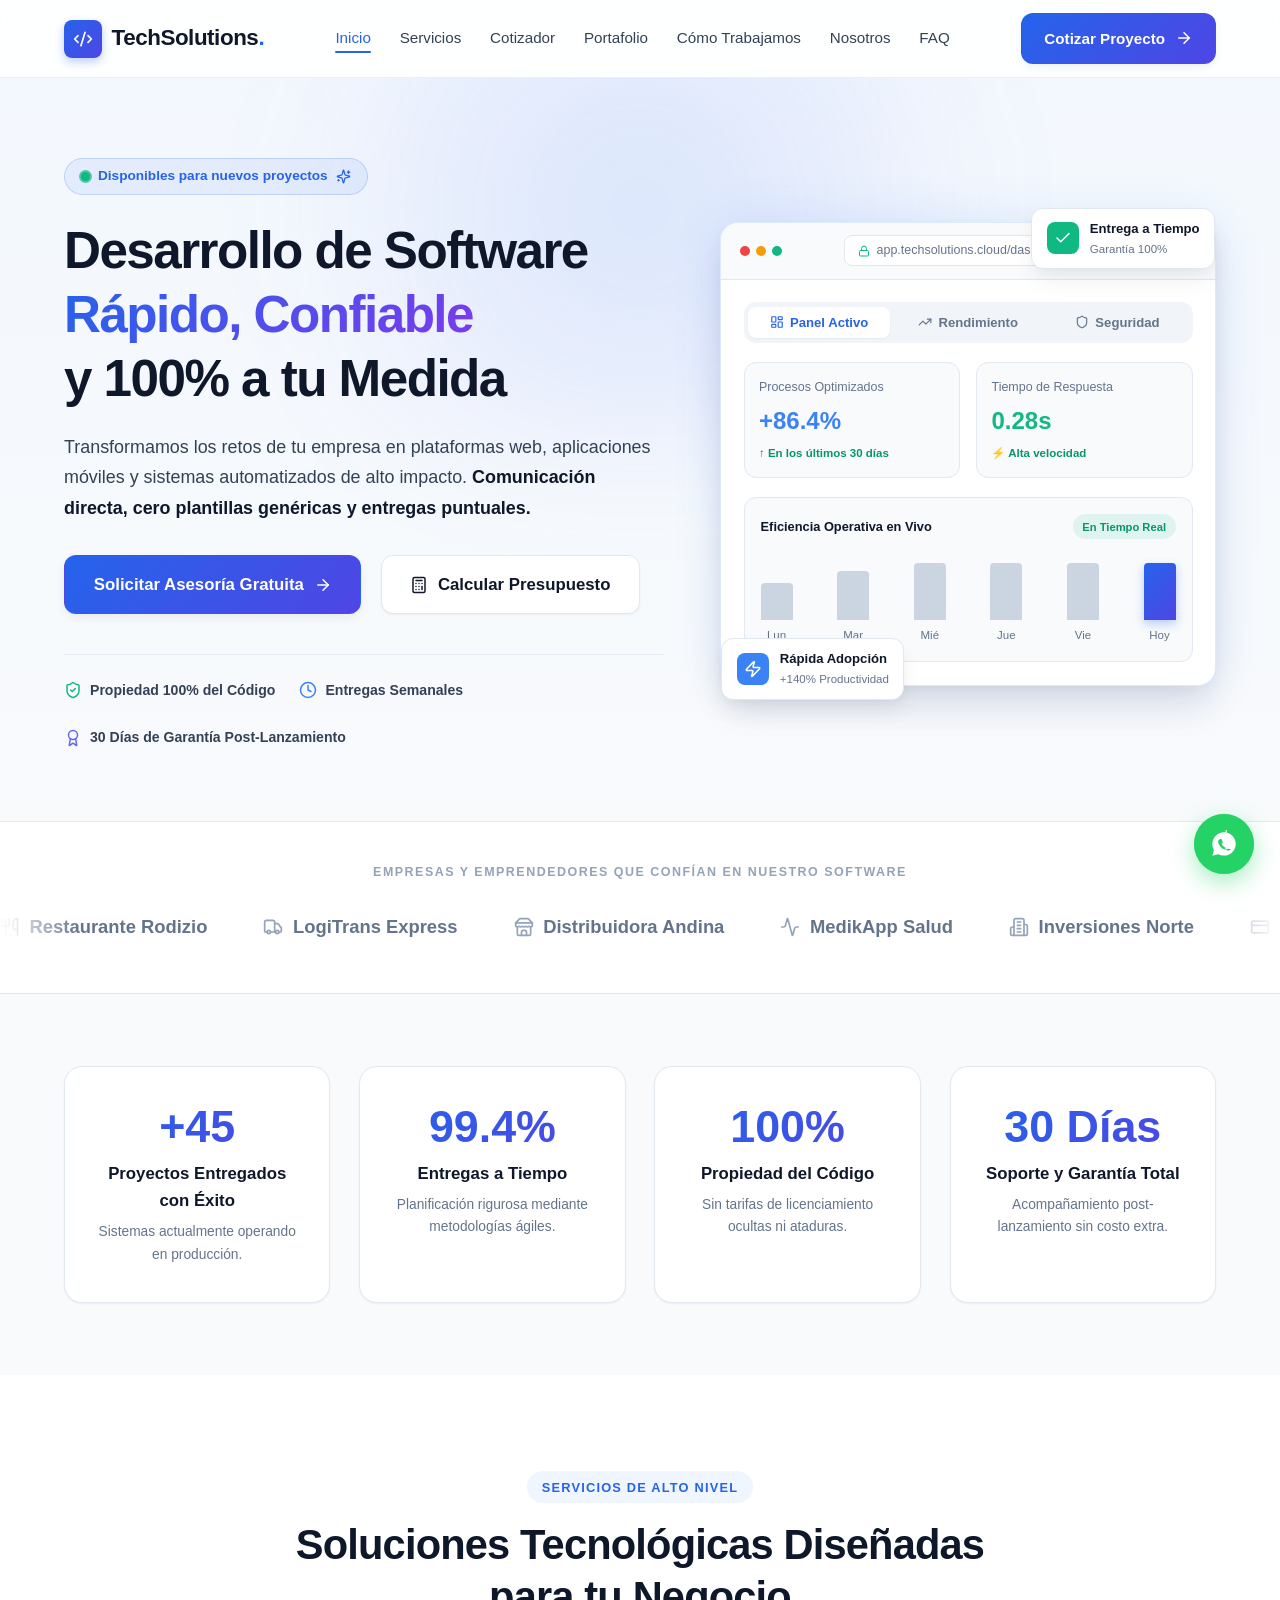
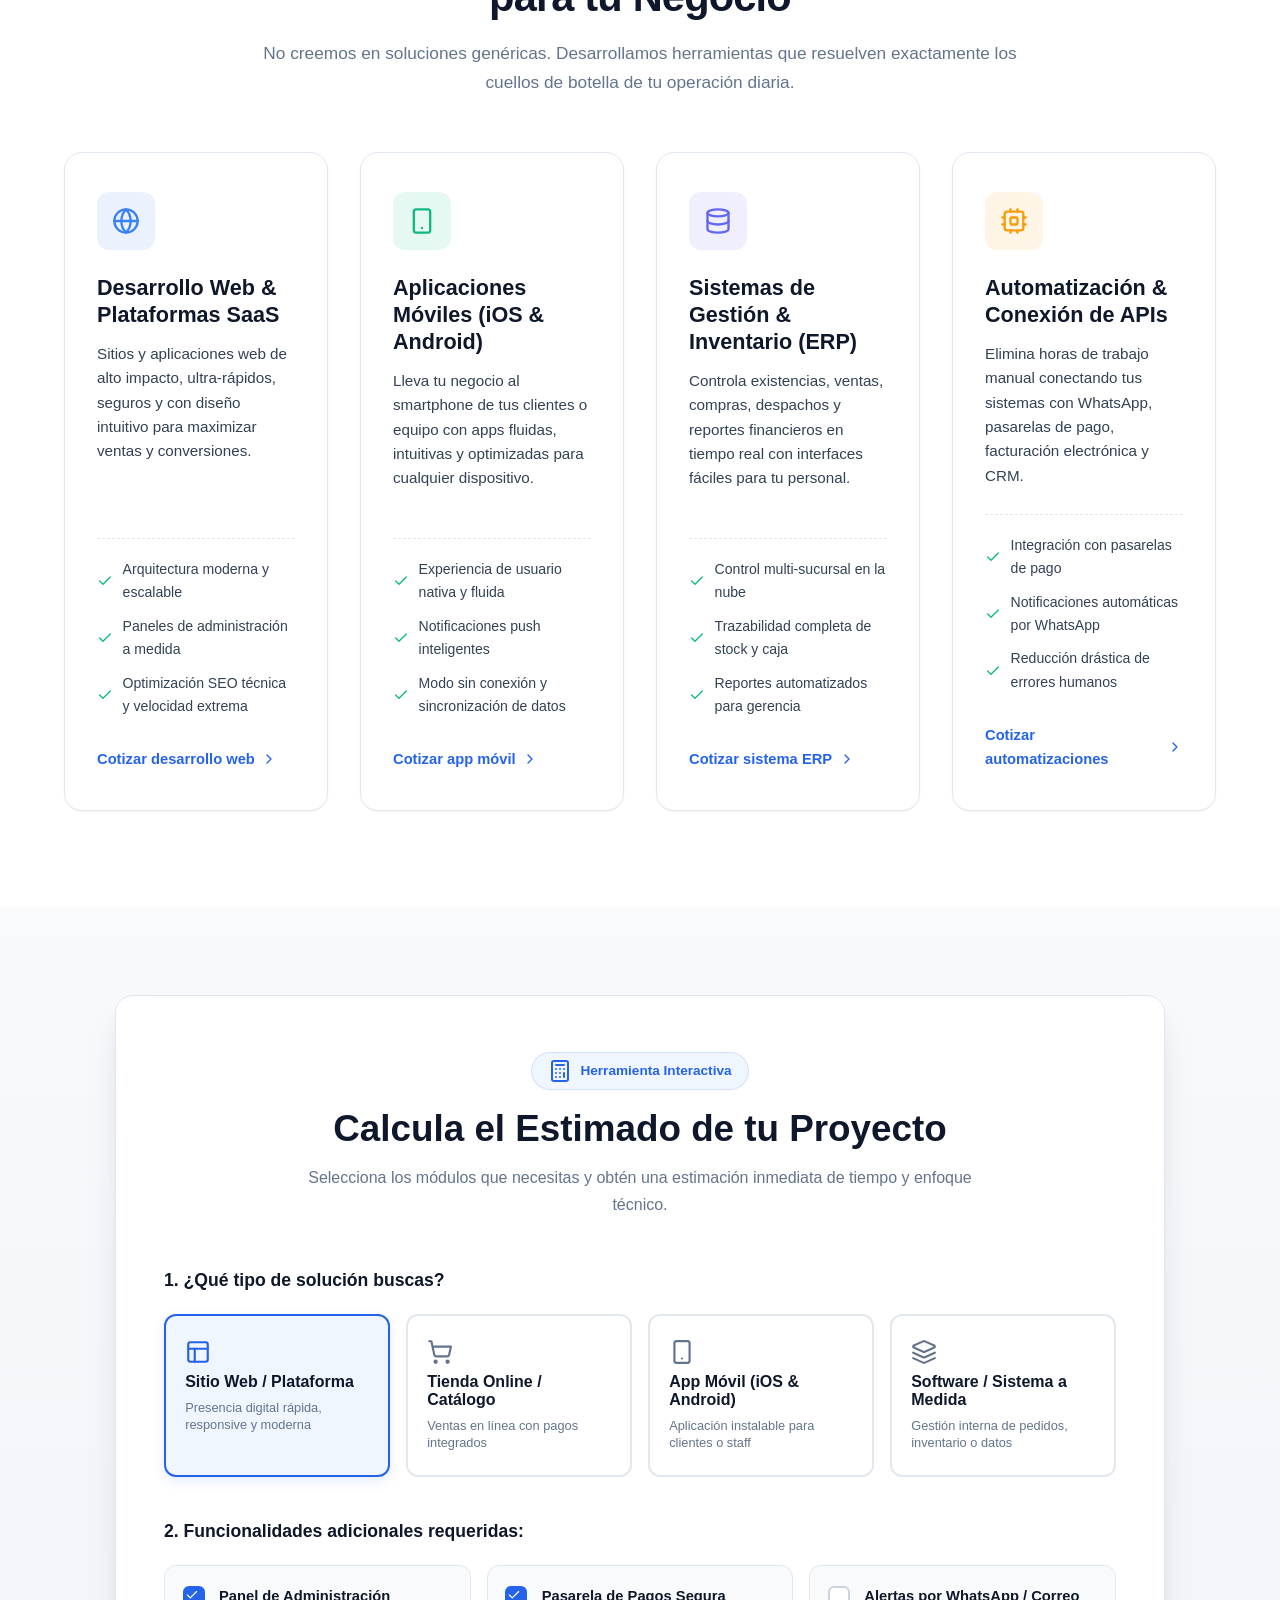
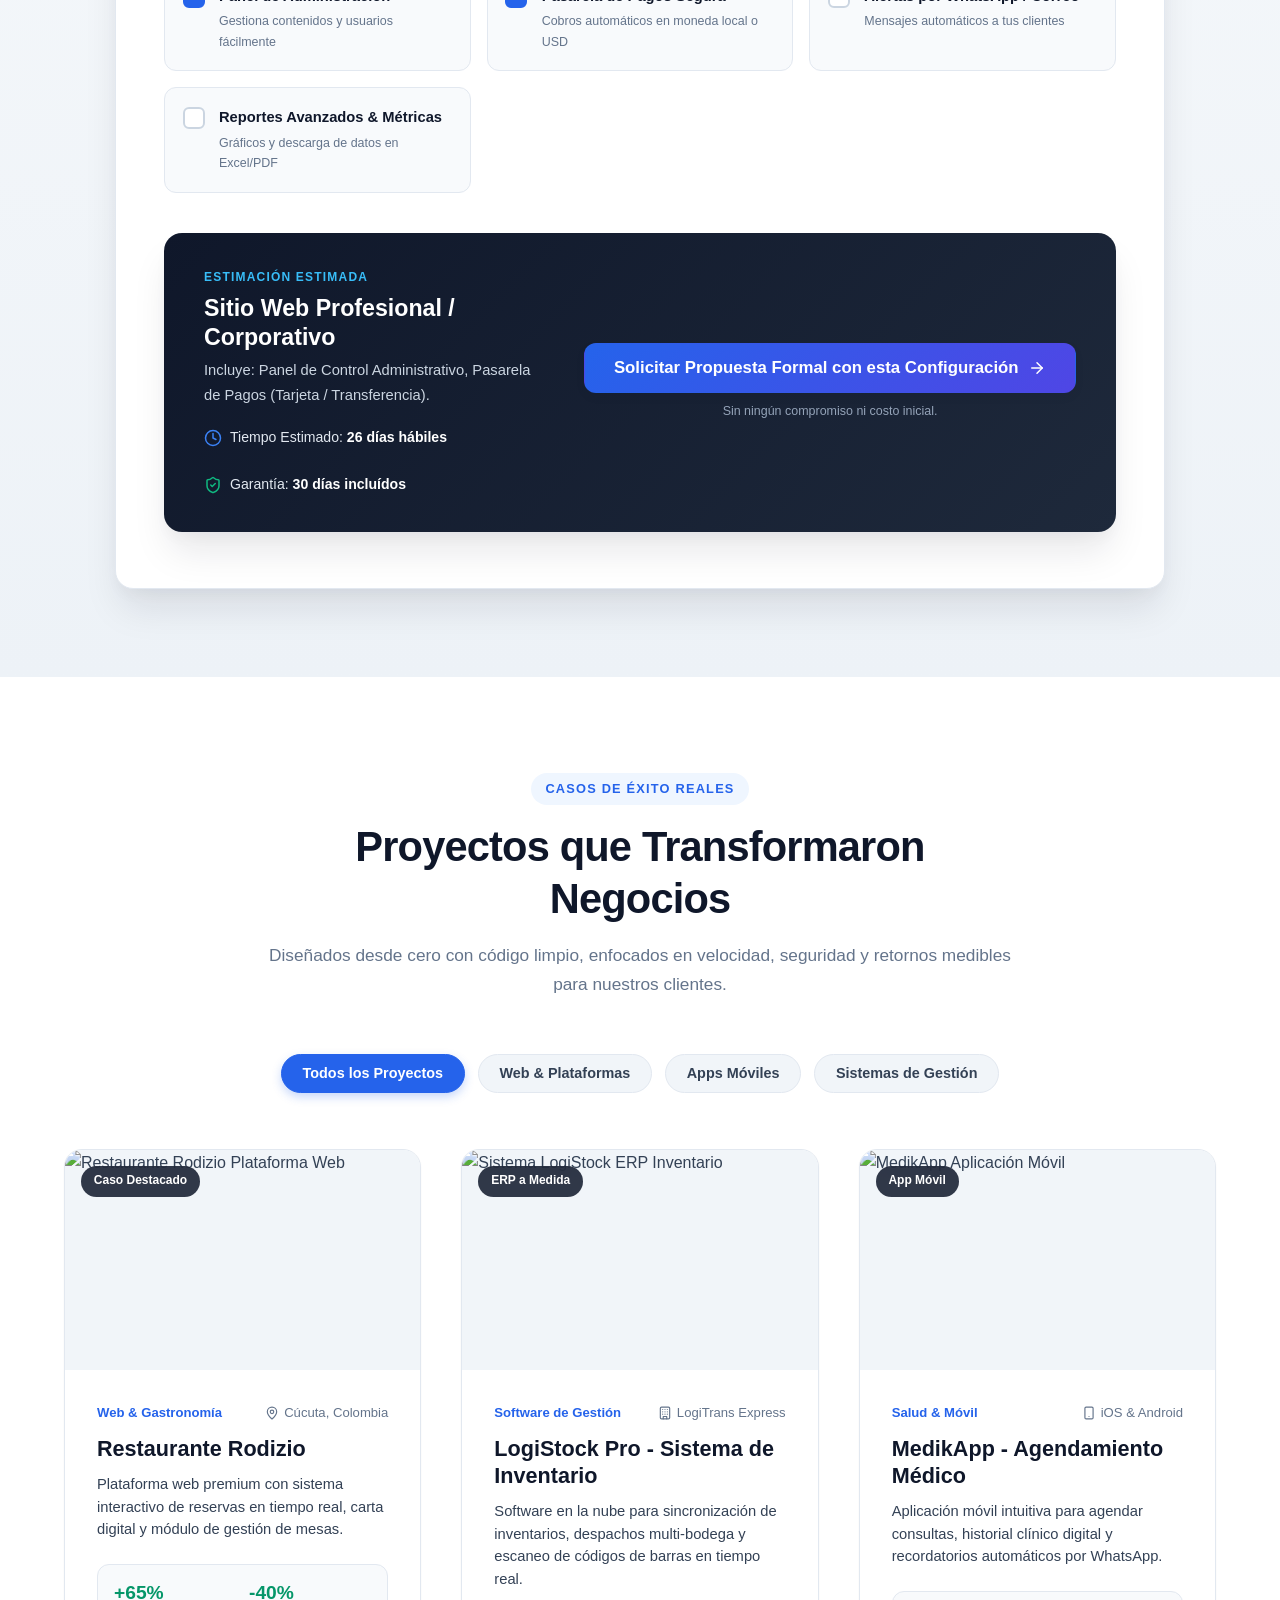
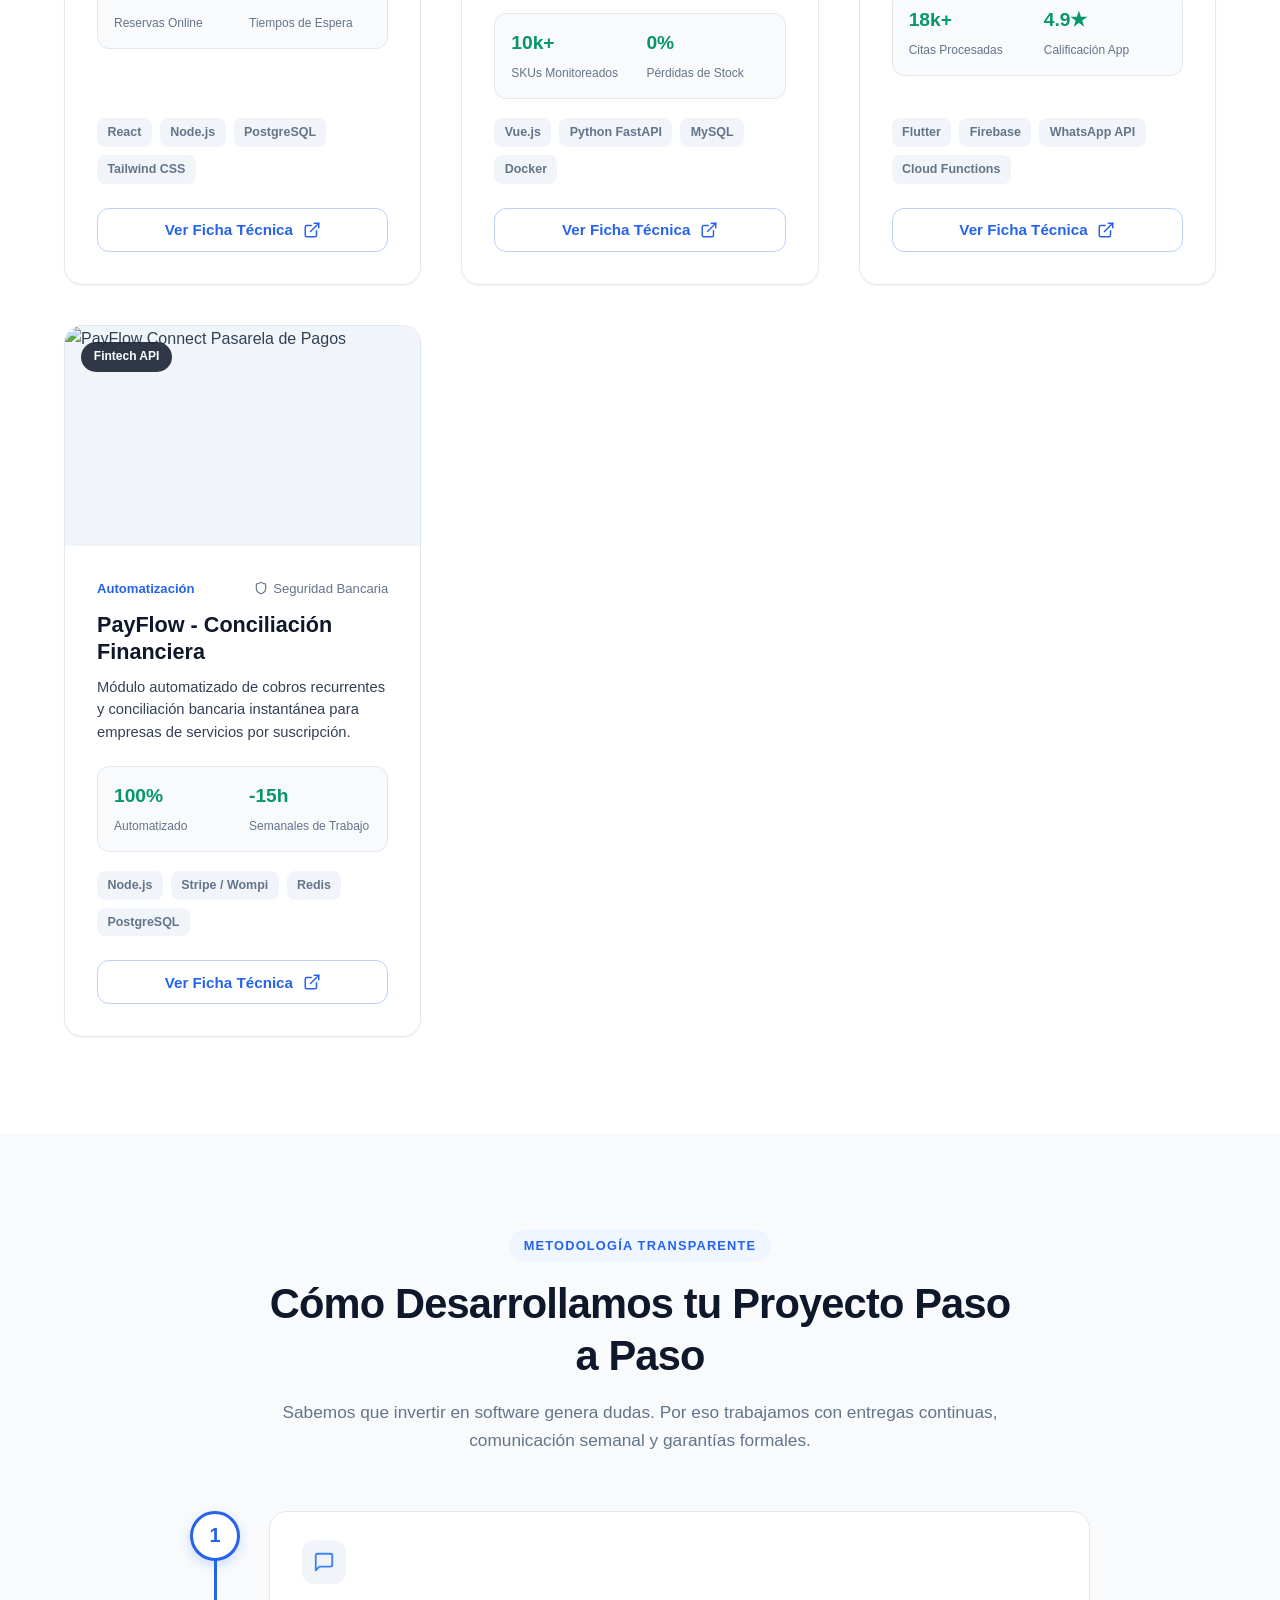
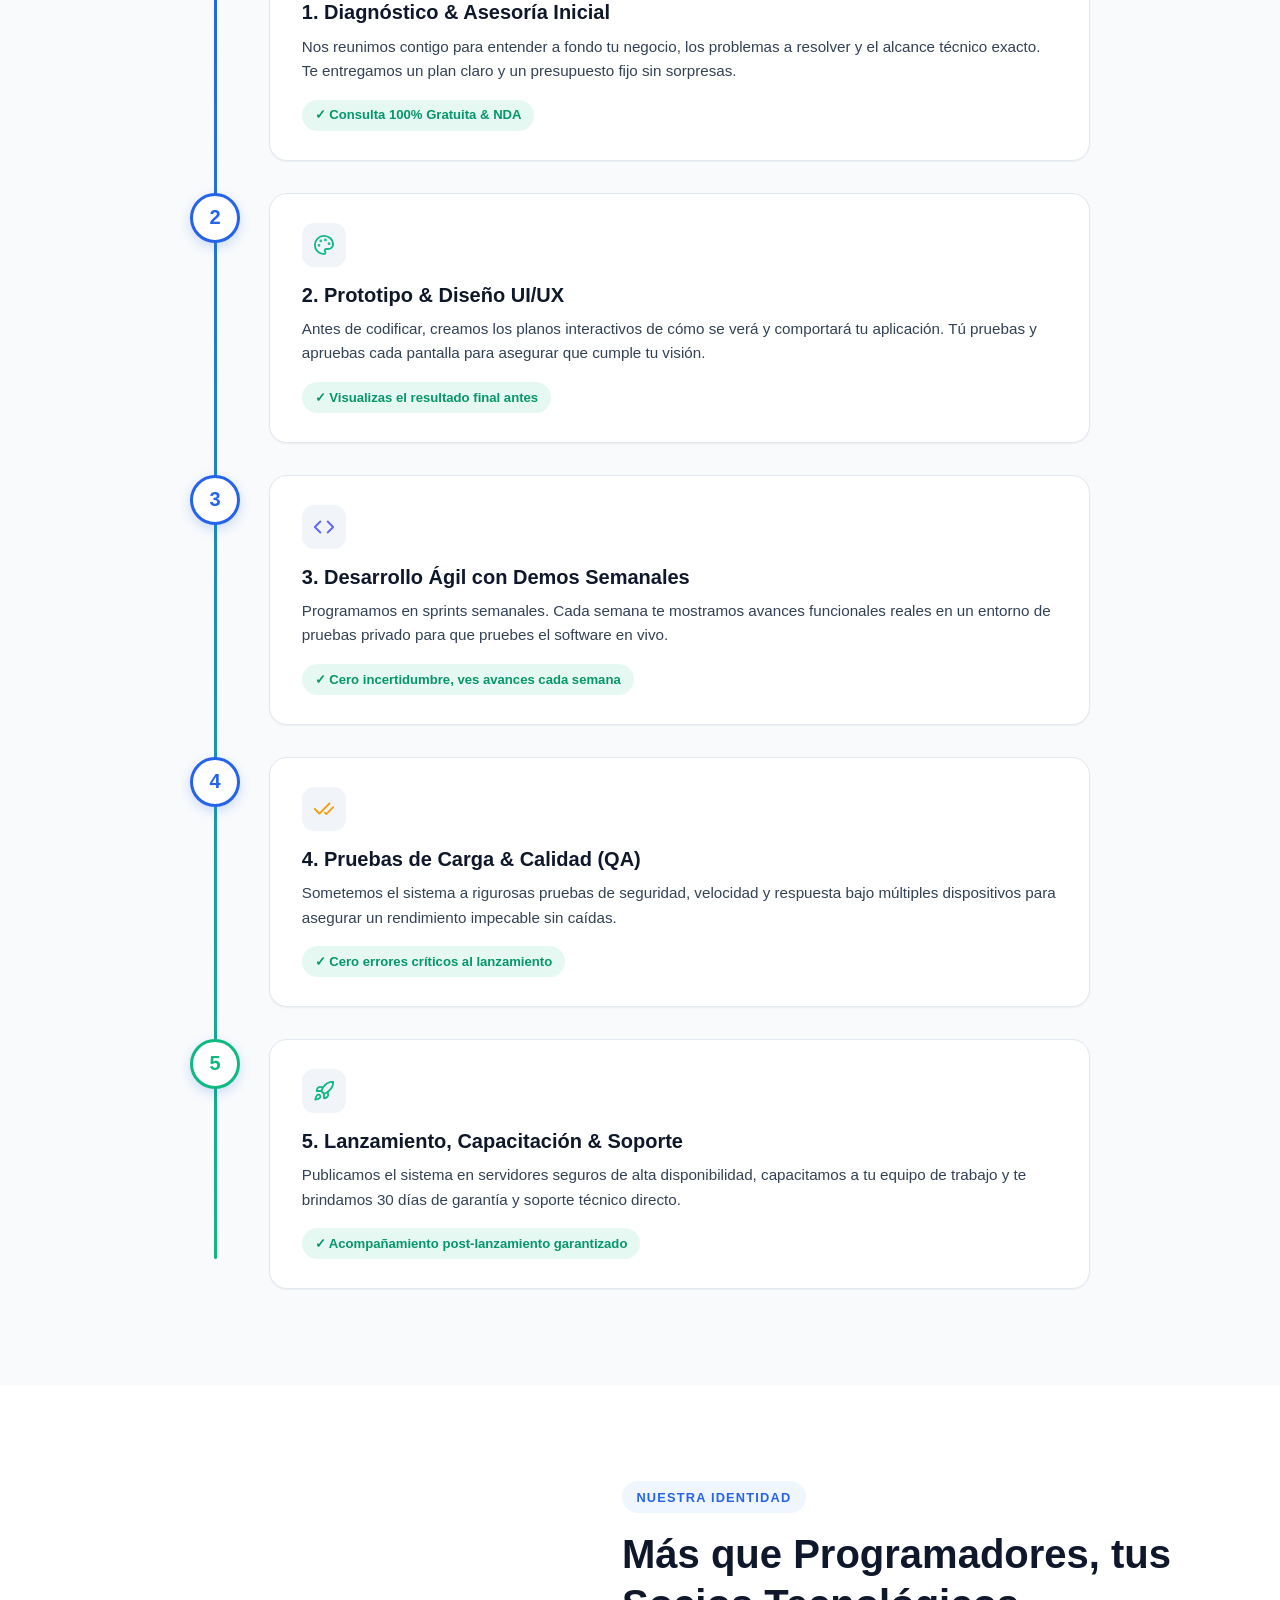
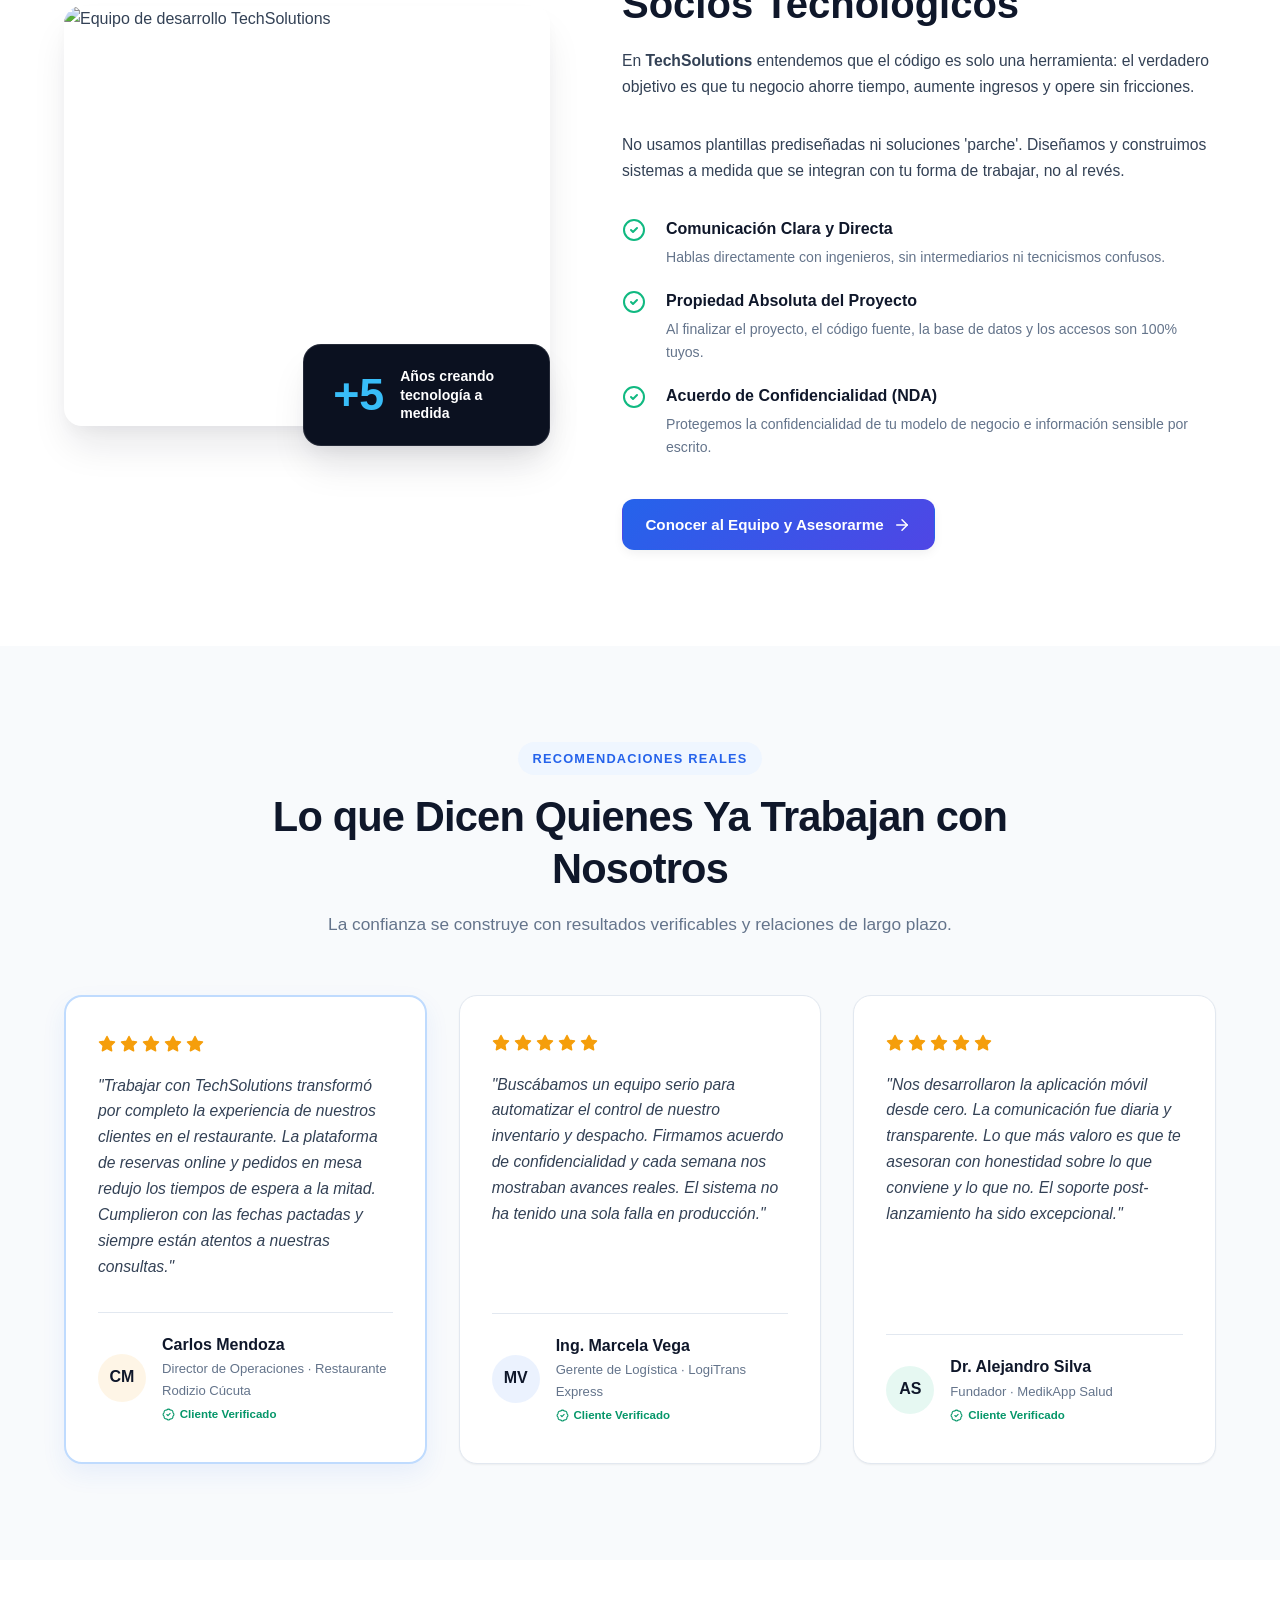
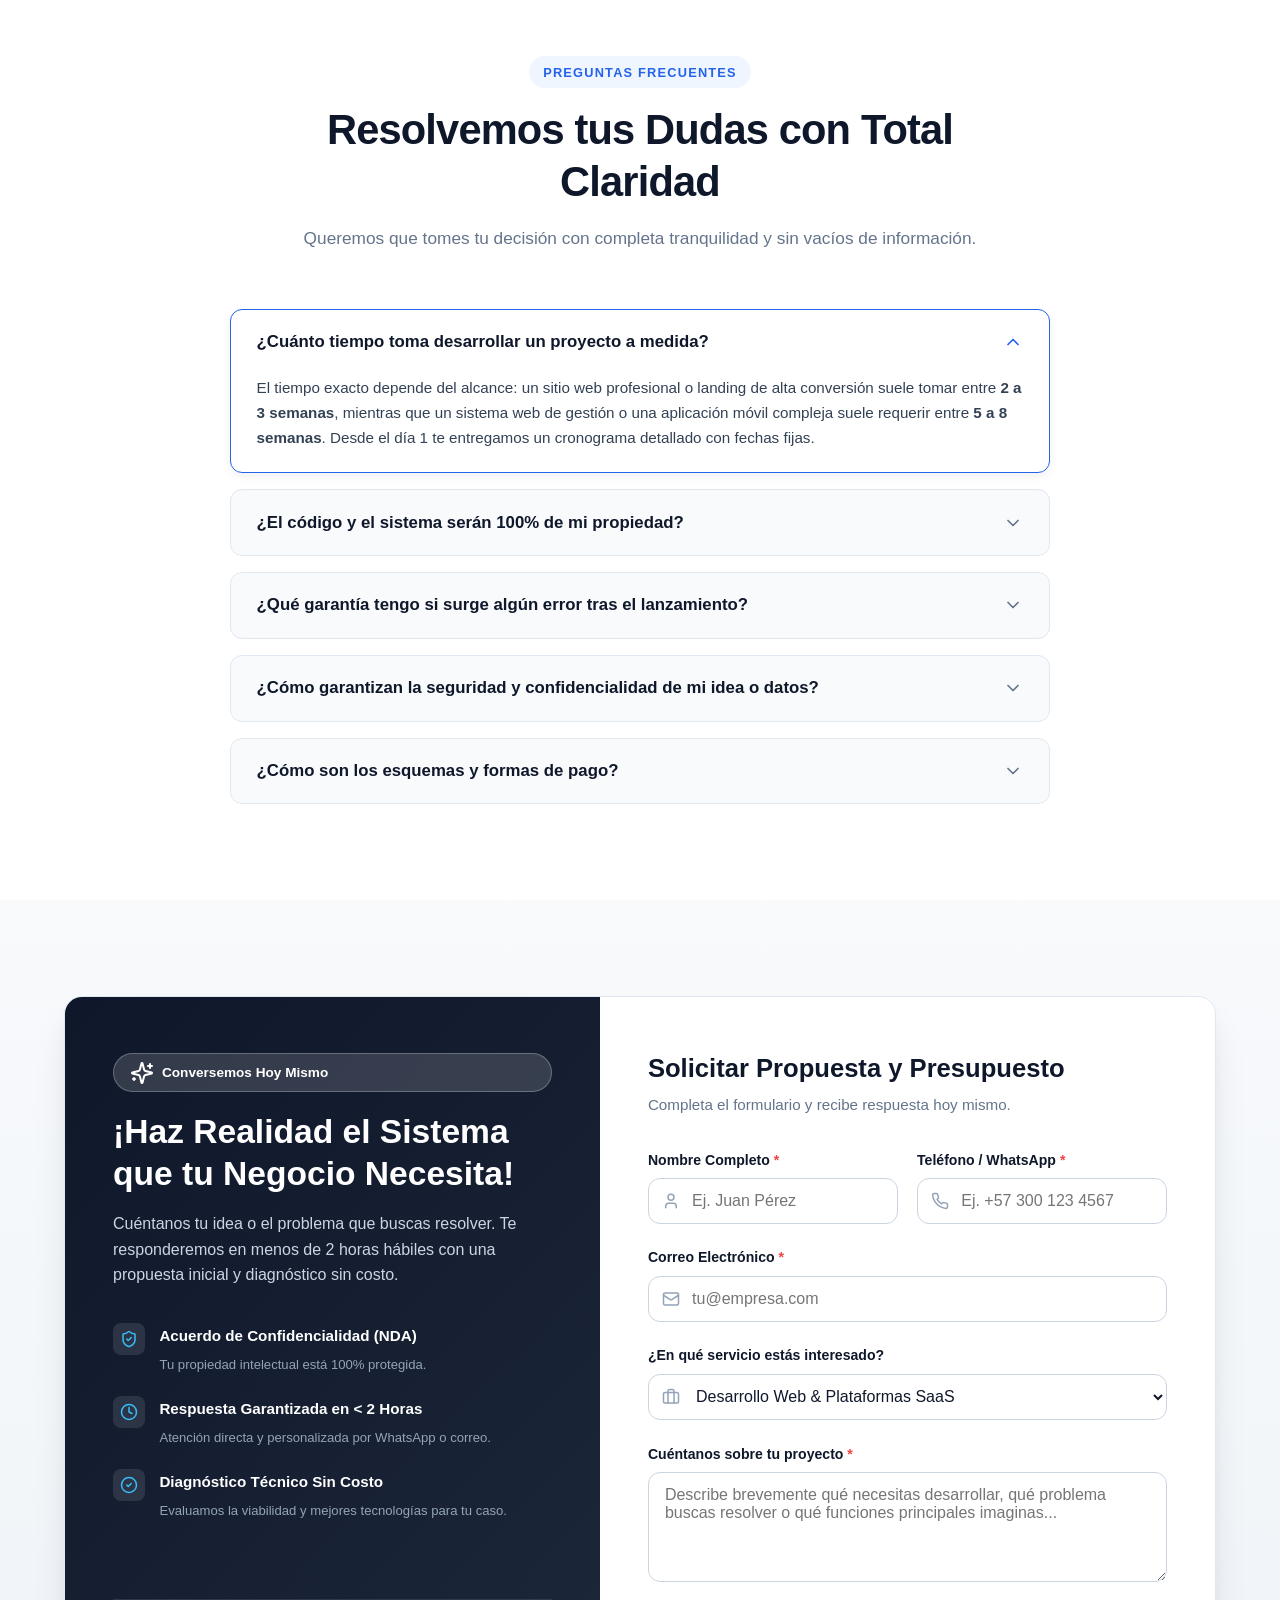
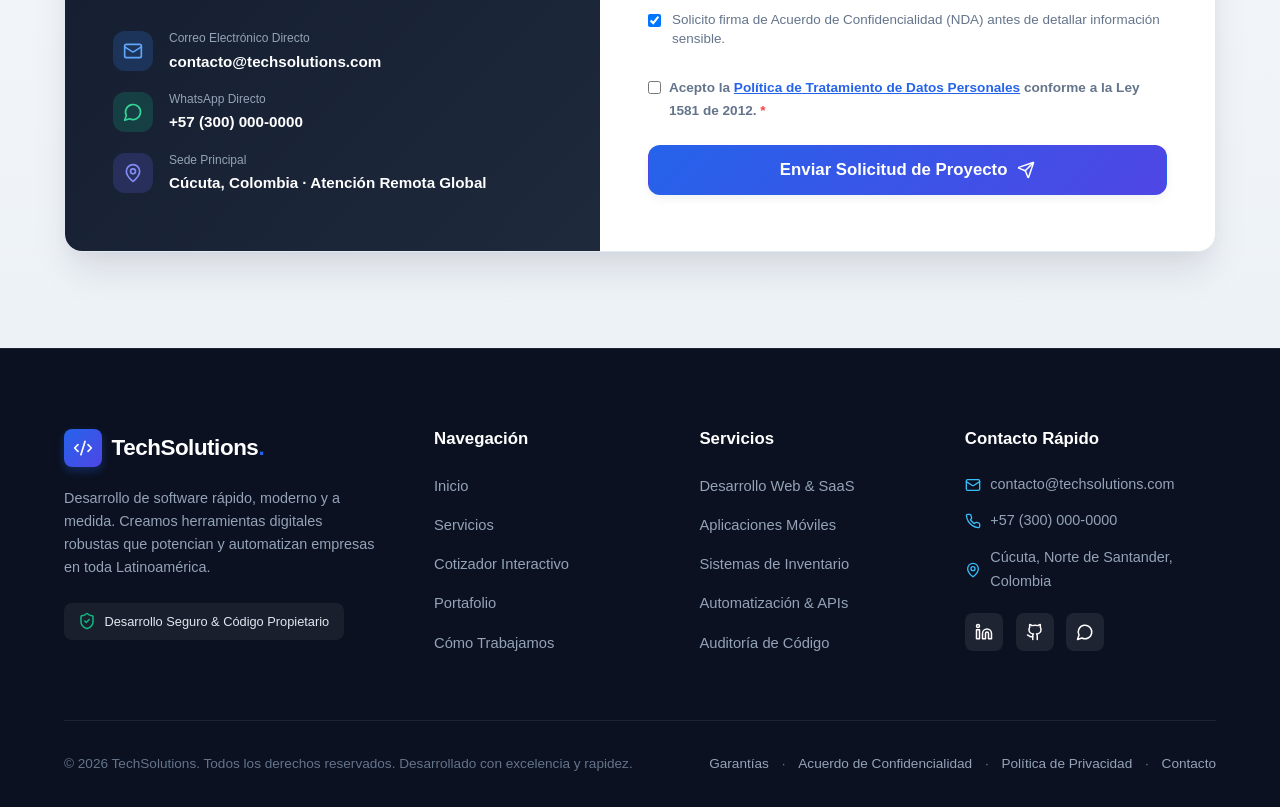
==== commit 095327dd: "fix(security): apply hardening measures to landing page - Fix supply chain vulnerability by serving " ====
--- a/index.html
+++ b/index.html
@@ -3,6 +3,9 @@
 <head>
     <meta charset="UTF-8">
     <meta name="viewport" content="width=device-width, initial-scale=1.0">
+    <meta http-equiv="Content-Security-Policy" content="default-src 'self'; script-src 'self' https://unpkg.com 'unsafe-inline'; style-src 'self' 'unsafe-inline' https://fonts.googleapis.com; font-src 'self' https://fonts.gstatic.com; img-src 'self' data: https:; connect-src 'self'; frame-ancestors 'self';">
+    <meta http-equiv="X-Content-Type-Options" content="nosniff">
+    <meta name="referrer" content="strict-origin-when-cross-origin">
     <meta name="description" content="TechSolutions - Desarrollo de software rápido, profesional y 100% a medida. Creamos aplicaciones web, móviles y sistemas de gestión de alto rendimiento.">
     <title>TechSolutions | Desarrollo de Software a Medida, Rápido y Confiable</title>
     
@@ -11,8 +14,8 @@
     <link rel="preconnect" href="https://fonts.gstatic.com" crossorigin>
     <link href="https://fonts.googleapis.com/css2?family=Inter:wght@300;400;500;600;700&family=Plus+Jakarta+Sans:wght@500;600;700;800&display=swap" rel="stylesheet">
     
-    <!-- Lucide Icons CDN -->
-    <script src="https://unpkg.com/lucide@latest"></script>
+    <!-- Lucide Icons -->
+    <script src="js/vendor/lucide.min.js"></script>
     
     <link rel="stylesheet" href="css/styles.css">
 </head>
@@ -1052,6 +1055,7 @@
                         </div>
 
                         <form id="contactForm" class="styled-form" novalidate>
+                            <input type="text" name="website_hp" id="formHoneypot" tabindex="-1" autocomplete="off">
                             <div class="form-row">
                                 <div class="form-group">
                                     <label for="clientName">Nombre Completo <span class="required">*</span></label>
@@ -1107,6 +1111,13 @@
                                     <span>Solicito firma de Acuerdo de Confidencialidad (NDA) antes de detallar información sensible.</span>
                                 </label>
                             </div>
+                            <div class="form-group full-width">
+                                <label class="checkbox-label" style="display: flex; gap: 0.5rem; align-items: flex-start; cursor: pointer; font-size: 0.85rem; color: var(--text-muted);">
+                                    <input type="checkbox" id="privacyCheck" required style="margin-top: 0.25rem;">
+                                    <span>Acepto la <a href="/politica-de-privacidad" target="_blank" rel="noopener noreferrer" style="color: var(--primary); text-decoration: underline;">Política de Tratamiento de Datos Personales</a> conforme a la Ley 1581 de 2012. <span class="required">*</span></span>
+                                </label>
+                                <span class="error-msg" id="privacyError">Debes aceptar la política de privacidad</span>
+                            </div>
 
                             <button type="submit" id="btnSubmitForm" class="btn btn-primary btn-full btn-lg">
                                 <span class="btn-text">Enviar Solicitud de Proyecto</span>
@@ -1167,8 +1178,8 @@
                     <p class="footer-contact-item"><i data-lucide="phone"></i> +57 (300) 000-0000</p>
                     <p class="footer-contact-item"><i data-lucide="map-pin"></i> Cúcuta, Norte de Santander, Colombia</p>
                     <div class="social-links">
-                        <a href="#" aria-label="LinkedIn" class="social-btn"><i data-lucide="linkedin"></i></a>
-                        <a href="#" aria-label="GitHub" class="social-btn"><i data-lucide="github"></i></a>
+                        <a href="#" target="_blank" rel="noopener noreferrer" aria-label="LinkedIn" class="social-btn"><i data-lucide="linkedin"></i></a>
+                        <a href="#" target="_blank" rel="noopener noreferrer" aria-label="GitHub" class="social-btn"><i data-lucide="github"></i></a>
                         <a href="https://wa.me/573000000000" target="_blank" rel="noopener noreferrer" aria-label="WhatsApp" class="social-btn"><i data-lucide="message-circle"></i></a>
                     </div>
                 </div>
@@ -1180,6 +1191,8 @@
                     <a href="#faq">Garantías</a>
                     <span>·</span>
                     <a href="#faq">Acuerdo de Confidencialidad</a>
+                    <span>·</span>
+                    <a href="/politica-de-privacidad" target="_blank" rel="noopener noreferrer">Política de Privacidad</a>
                     <span>·</span>
                     <a href="#contacto">Contacto</a>
                 </div>
--- a/css/styles.css
+++ b/css/styles.css
@@ -1,511 +1,3075 @@
-/* Reset y Variables Base */
+/* ==========================================================================
+   TechSolutions - Modern Design System & Styles
+   ========================================================================== */
+
+/* --- 1. Design Tokens & CSS Variables --- */
 :root {
-    --primary-color: #2563eb; /* Azul tecnológico */
-    --secondary-color: #1e40af;
-    --text-dark: #1f2937;
-    --text-light: #4b5563;
-    --bg-light: #f3f4f6;
-    --bg-white: #ffffff;
-    --transition: all 0.3s ease;
-}
-
-* {
+    /* Color Palette */
+    --primary: #2563eb;
+    --primary-hover: #1d4ed8;
+    --primary-light: #eff6ff;
+    --primary-gradient: linear-gradient(135deg, #2563eb 0%, #4f46e5 100%);
+    --primary-glow: rgba(37, 99, 235, 0.25);
+
+    --emerald: #10b981;
+    --emerald-dark: #059669;
+    --emerald-subtle: rgba(16, 185, 129, 0.1);
+
+    --blue: #3b82f6;
+    --blue-subtle: rgba(59, 130, 246, 0.1);
+    --indigo: #6366f1;
+    --indigo-subtle: rgba(99, 102, 241, 0.1);
+    --amber: #f59e0b;
+    --amber-subtle: rgba(245, 158, 11, 0.1);
+
+    /* Backgrounds */
+    --bg-body: #f8fafc;
+    --bg-surface: #ffffff;
+    --bg-subtle: #f1f5f9;
+    --bg-dark: #0b1120;
+    --bg-dark-card: #131d33;
+
+    /* Typography */
+    --text-heading: #0f172a;
+    --text-body: #334155;
+    --text-muted: #64748b;
+    --text-light: #94a3b8;
+    --text-white: #ffffff;
+
+    --font-heading: 'Plus Jakarta Sans', -apple-system, BlinkMacSystemFont, sans-serif;
+    --font-body: 'Inter', -apple-system, BlinkMacSystemFont, sans-serif;
+
+    /* Borders & Outlines */
+    --border-subtle: #e2e8f0;
+    --border-focus: #3b82f6;
+    --radius-sm: 8px;
+    --radius-md: 12px;
+    --radius-lg: 18px;
+    --radius-full: 9999px;
+
+    /* Shadows */
+    --shadow-sm: 0 1px 2px 0 rgba(0, 0, 0, 0.05);
+    --shadow-md: 0 4px 12px -2px rgba(15, 23, 42, 0.08);
+    --shadow-lg: 0 12px 24px -4px rgba(15, 23, 42, 0.08), 0 4px 8px -2px rgba(15, 23, 42, 0.03);
+    --shadow-xl: 0 24px 38px -6px rgba(15, 23, 42, 0.1), 0 8px 16px -4px rgba(15, 23, 42, 0.04);
+    --shadow-glow: 0 12px 30px rgba(37, 99, 235, 0.25);
+
+    /* Animations & Transitions */
+    --transition-fast: 0.18s cubic-bezier(0.16, 1, 0.3, 1);
+    --transition-normal: 0.28s cubic-bezier(0.16, 1, 0.3, 1);
+    --transition-slow: 0.45s cubic-bezier(0.16, 1, 0.3, 1);
+}
+
+/* --- 2. Base & Reset --- */
+*, *::before, *::after {
     margin: 0;
     padding: 0;
     box-sizing: border-box;
-}
-
-body {
-    font-family: 'Inter', sans-serif;
-    color: var(--text-dark);
-    line-height: 1.6;
-    background-color: var(--bg-white);
+    word-wrap: break-word;
+    overflow-wrap: break-word;
 }
 
 html {
     scroll-behavior: smooth;
+    font-size: 16px;
+    -webkit-text-size-adjust: 100%;
+    width: 100%;
+    max-width: 100%;
+    overflow-x: hidden;
+}
+
+body {
+    font-family: var(--font-body);
+    background-color: var(--bg-body);
+    color: var(--text-body);
+    line-height: 1.65;
+    width: 100%;
+    max-width: 100%;
+    overflow-x: hidden;
+    position: relative;
+    -webkit-font-smoothing: antialiased;
+    -moz-osx-font-smoothing: grayscale;
+}
+
+body.menu-open {
+    overflow: hidden;
+}
+
+main, section, header, footer {
+    width: 100%;
+    max-width: 100%;
+    position: relative;
+}
+
+img, svg {
+    max-width: 100%;
+    height: auto;
+    display: block;
 }
 
 a {
+    color: inherit;
     text-decoration: none;
-    color: inherit;
+    transition: var(--transition-fast);
 }
 
 ul {
     list-style: none;
 }
 
+button, input, textarea, select {
+    font-family: inherit;
+    font-size: inherit;
+}
+
 .container {
     width: 90%;
-    max-width: 1200px;
+    max-width: 1240px;
     margin: 0 auto;
 }
 
-/* Botones */
+/* Typography Helpers */
+h1, h2, h3, h4, h5, h6 {
+    font-family: var(--font-heading);
+    color: var(--text-heading);
+    font-weight: 700;
+    line-height: 1.25;
+}
+
+.gradient-text {
+    background: linear-gradient(135deg, #2563eb 0%, #7c3aed 100%);
+    -webkit-background-clip: text;
+    -webkit-text-fill-color: transparent;
+    display: inline-block;
+}
+
+.text-emerald { color: var(--emerald) !important; }
+.text-blue { color: var(--blue) !important; }
+.text-indigo { color: var(--indigo) !important; }
+.text-amber { color: var(--amber) !important; }
+
+.bg-emerald { background-color: var(--emerald) !important; }
+.bg-blue { background-color: var(--blue) !important; }
+.bg-indigo { background-color: var(--indigo) !important; }
+
+.bg-emerald-subtle { background-color: var(--emerald-subtle) !important; }
+.bg-blue-subtle { background-color: var(--blue-subtle) !important; }
+.bg-indigo-subtle { background-color: var(--indigo-subtle) !important; }
+.bg-amber-subtle { background-color: var(--amber-subtle) !important; }
+
+/* Section Headers */
+.section-header {
+    text-align: center;
+    max-width: 760px;
+    margin: 0 auto 3.5rem auto;
+}
+
+.section-tag {
+    display: inline-block;
+    font-size: 0.8rem;
+    font-weight: 700;
+    letter-spacing: 1.2px;
+    color: var(--primary);
+    background: var(--primary-light);
+    padding: 0.35rem 0.9rem;
+    border-radius: var(--radius-full);
+    margin-bottom: 1rem;
+    text-transform: uppercase;
+}
+
+.section-header h2 {
+    font-size: clamp(1.85rem, 3.5vw, 2.6rem);
+    margin-bottom: 1rem;
+    letter-spacing: -0.02em;
+}
+
+.section-header p {
+    font-size: 1.08rem;
+    color: var(--text-muted);
+}
+
+/* Badges */
+.badge {
+    display: inline-flex;
+    align-items: center;
+    gap: 0.5rem;
+    padding: 0.4rem 1rem;
+    border-radius: var(--radius-full);
+    font-size: 0.85rem;
+    font-weight: 600;
+    max-width: 100%;
+}
+
+.hero-badge {
+    background: rgba(37, 99, 235, 0.08);
+    color: var(--primary);
+    border: 1px solid rgba(37, 99, 235, 0.2);
+    margin-bottom: 1.5rem;
+}
+
+.badge-pulse {
+    width: 9px;
+    height: 9px;
+    background-color: var(--emerald);
+    border-radius: 50%;
+    position: relative;
+    flex-shrink: 0;
+}
+
+.badge-pulse::after {
+    content: '';
+    position: absolute;
+    top: -2px;
+    left: -2px;
+    width: 13px;
+    height: 13px;
+    border-radius: 50%;
+    background-color: var(--emerald);
+    opacity: 0.7;
+    animation: pulseGlow 1.8s infinite;
+}
+
+@keyframes pulseGlow {
+    0% { transform: scale(0.9); opacity: 0.8; }
+    70% { transform: scale(2.2); opacity: 0; }
+    100% { transform: scale(2.2); opacity: 0; }
+}
+
+.badge-icon {
+    width: 15px;
+    height: 15px;
+    flex-shrink: 0;
+}
+
+.badge-accent {
+    background: var(--primary-light);
+    color: var(--primary);
+    border: 1px solid rgba(37, 99, 235, 0.15);
+    margin-bottom: 1rem;
+}
+
+.badge-light {
+    background: rgba(255, 255, 255, 0.15);
+    color: #ffffff;
+    border: 1px solid rgba(255, 255, 255, 0.25);
+    margin-bottom: 1.2rem;
+}
+
+/* Buttons */
+.btn {
+    display: inline-flex;
+    align-items: center;
+    justify-content: center;
+    gap: 0.6rem;
+    padding: 0.75rem 1.4rem;
+    border-radius: var(--radius-md);
+    font-weight: 600;
+    font-size: 0.95rem;
+    cursor: pointer;
+    border: 1px solid transparent;
+    transition: var(--transition-normal);
+    text-align: center;
+}
+
 .btn-primary {
-    display: inline-block;
-    background-color: var(--primary-color);
-    color: white;
-    padding: 0.8rem 1.5rem;
-    border-radius: 5px;
-    font-weight: 600;
-    transition: var(--transition);
+    background: var(--primary-gradient);
+    color: #ffffff;
+    box-shadow: var(--shadow-md);
+}
+
+.btn-primary:hover {
+    box-shadow: var(--shadow-glow);
+    transform: translateY(-2px);
+    background: linear-gradient(135deg, #1d4ed8 0%, #4338ca 100%);
+    color: #ffffff;
+}
+
+.btn-secondary {
+    background-color: #ffffff;
+    color: var(--text-heading);
+    border: 1px solid var(--border-subtle);
+    box-shadow: var(--shadow-sm);
+}
+
+.btn-secondary:hover {
+    background-color: var(--bg-subtle);
+    border-color: #cbd5e1;
+    transform: translateY(-2px);
+}
+
+.btn-outline {
+    background-color: transparent;
+    color: var(--primary);
+    border: 1px solid rgba(37, 99, 235, 0.3);
+}
+
+.btn-outline:hover {
+    background-color: var(--primary-light);
+    border-color: var(--primary);
+    transform: translateY(-1px);
+}
+
+.btn-lg {
+    padding: 0.9rem 1.8rem;
+    font-size: 1.05rem;
+    border-radius: var(--radius-md);
+}
+
+.btn-full {
+    width: 100%;
+}
+
+.btn svg {
+    width: 18px;
+    height: 18px;
+    transition: transform var(--transition-fast);
+    flex-shrink: 0;
+}
+
+.btn:hover svg {
+    transform: translateX(3px);
+}
+
+/* --- 3. Header & Navigation --- */
+header {
+    position: fixed;
+    top: 0;
+    left: 0;
+    width: 100%;
+    height: 78px;
+    background-color: rgba(255, 255, 255, 0.85);
+    backdrop-filter: blur(16px);
+    -webkit-backdrop-filter: blur(16px);
+    border-bottom: 1px solid rgba(226, 232, 240, 0.7);
+    z-index: 1000;
+    transition: var(--transition-normal);
+}
+
+header.scrolled {
+    height: 68px;
+    background-color: rgba(255, 255, 255, 0.95);
+    box-shadow: var(--shadow-md);
+}
+
+.header-container {
+    height: 100%;
+    display: flex;
+    align-items: center;
+    justify-content: space-between;
+}
+
+.logo {
+    display: flex;
+    align-items: center;
+    gap: 0.6rem;
+    font-size: 1.4rem;
+    font-weight: 800;
+    color: var(--text-heading);
+    letter-spacing: -0.02em;
+    flex-shrink: 0;
+}
+
+.logo-icon {
+    width: 38px;
+    height: 38px;
+    background: var(--primary-gradient);
+    border-radius: var(--radius-sm);
+    display: flex;
+    align-items: center;
+    justify-content: center;
+    color: #ffffff;
+    box-shadow: 0 4px 10px rgba(37, 99, 235, 0.3);
+    flex-shrink: 0;
+}
+
+.logo-icon svg {
+    width: 20px;
+    height: 20px;
+}
+
+.logo-dot {
+    color: var(--primary);
+}
+
+.nav-links {
+    display: flex;
+    align-items: center;
+    gap: 1.8rem;
+}
+
+.nav-link {
+    font-weight: 500;
+    font-size: 0.95rem;
+    color: var(--text-body);
+    position: relative;
+    padding: 0.4rem 0;
+}
+
+.nav-link:hover,
+.nav-link.active {
+    color: var(--primary);
+}
+
+.nav-link::after {
+    content: '';
+    position: absolute;
+    bottom: 0;
+    left: 0;
+    width: 0;
+    height: 2px;
+    background: var(--primary);
+    border-radius: 2px;
+    transition: width var(--transition-normal);
+}
+
+.nav-link:hover::after,
+.nav-link.active::after {
+    width: 100%;
+}
+
+.header-actions {
+    display: flex;
+    align-items: center;
+    gap: 1rem;
+}
+
+.nav-cta-mobile {
+    display: none;
+}
+
+.hamburger {
+    display: none;
+    background: none;
     border: none;
     cursor: pointer;
-}
-
-.btn-primary:hover {
-    background-color: var(--secondary-color);
-    transform: translateY(-2px);
-}
-
-.btn-large {
-    padding: 1rem 2rem;
-    font-size: 1.1rem;
-}
-
-/* --- Header / Navbar --- */
-header {
-    background-color: var(--bg-white);
-    box-shadow: 0 2px 10px rgba(0,0,0,0.05);
-    position: fixed;
-    width: 100%;
-    top: 0;
-    z-index: 1000;
-}
-
-header .container {
-    display: flex;
-    justify-content: space-between;
-    align-items: center;
-    height: 80px;
-}
-
-.logo a {
-    font-size: 1.5rem;
-    font-weight: 700;
-    color: var(--text-dark);
-}
-
-.logo span {
-    color: var(--primary-color);
-}
-
-nav {
-    display: flex;
-    align-items: center;
-    gap: 2rem;
-}
-
-.nav-links {
-    display: flex;
-    gap: 2rem;
-}
-
-.nav-links li a {
-    font-weight: 500;
-    color: var(--text-light);
-    transition: var(--transition);
-}
-
-.nav-links li a:hover {
-    color: var(--primary-color);
-}
-
-/* Hamburger menu (Mobile) */
-.hamburger {
-    display: none;
-    cursor: pointer;
+    padding: 0.5rem;
+    z-index: 1001;
 }
 
 .hamburger .bar {
     display: block;
-    width: 25px;
-    height: 3px;
-    margin: 5px auto;
-    transition: all 0.3s ease-in-out;
-    background-color: var(--text-dark);
-}
-
-/* --- Hero Section --- */
+    width: 24px;
+    height: 2.5px;
+    margin: 5px 0;
+    background-color: var(--text-heading);
+    border-radius: 2px;
+    transition: var(--transition-normal);
+}
+
+.hamburger.active .bar:nth-child(1) {
+    transform: translateY(7.5px) rotate(45deg);
+}
+
+.hamburger.active .bar:nth-child(2) {
+    opacity: 0;
+}
+
+.hamburger.active .bar:nth-child(3) {
+    transform: translateY(-7.5px) rotate(-45deg);
+}
+
+/* --- 4. Hero Section --- */
 .hero {
-    margin-top: 80px; /* Offset for fixed header */
+    position: relative;
+    margin-top: 78px;
+    padding: 5rem 0 4.5rem 0;
+    overflow: hidden;
+    background: linear-gradient(180deg, rgba(239, 246, 255, 0.6) 0%, rgba(248, 250, 252, 1) 100%);
+}
+
+.hero-glow-bg {
+    position: absolute;
+    top: -120px;
+    left: 50%;
+    transform: translateX(-50%);
+    width: 100%;
+    max-width: 800px;
+    height: 500px;
+    background: radial-gradient(circle, rgba(59, 130, 246, 0.15) 0%, rgba(99, 102, 241, 0.06) 50%, transparent 75%);
+    filter: blur(60px);
+    pointer-events: none;
+    z-index: 0;
+}
+
+.hero-grid {
+    position: relative;
+    z-index: 1;
+    display: grid;
+    grid-template-columns: 1.15fr 0.95fr;
+    align-items: center;
+    gap: 3.5rem;
+}
+
+.hero-title {
+    font-size: clamp(2.1rem, 4vw, 3.4rem);
+    letter-spacing: -0.03em;
+    margin-bottom: 1.3rem;
+    color: var(--text-heading);
+}
+
+.hero-subtitle {
+    font-size: 1.12rem;
+    color: var(--text-body);
+    line-height: 1.7;
+    margin-bottom: 2rem;
+    max-width: 600px;
+}
+
+.hero-subtitle strong {
+    color: var(--text-heading);
+    font-weight: 600;
+}
+
+.hero-actions {
+    display: flex;
+    align-items: center;
+    gap: 1.2rem;
+    margin-bottom: 2.5rem;
+    flex-wrap: wrap;
+}
+
+.hero-trust {
+    display: flex;
+    flex-wrap: wrap;
+    gap: 1.5rem;
+    padding-top: 1.5rem;
+    border-top: 1px solid var(--border-subtle);
+}
+
+.trust-item {
+    display: flex;
+    align-items: center;
+    gap: 0.5rem;
+    font-size: 0.88rem;
+    font-weight: 600;
+    color: var(--text-body);
+}
+
+.trust-icon {
+    width: 18px;
+    height: 18px;
+    flex-shrink: 0;
+}
+
+/* Mockup Window */
+.hero-visual {
+    position: relative;
+    width: 100%;
+    max-width: 100%;
+}
+
+.mockup-window {
+    background-color: #ffffff;
+    border-radius: var(--radius-lg);
+    border: 1px solid #dbeafe;
+    box-shadow: var(--shadow-xl), 0 0 50px rgba(37, 99, 235, 0.12);
+    position: relative;
+    transition: transform var(--transition-normal);
+    width: 100%;
+    max-width: 100%;
+}
+
+.mockup-header {
+    background-color: #f8fafc;
+    border-bottom: 1px solid var(--border-subtle);
+    padding: 0.8rem 1.2rem;
+    border-radius: var(--radius-lg) var(--radius-lg) 0 0;
+    display: flex;
+    align-items: center;
+    justify-content: space-between;
+    gap: 0.6rem;
+}
+
+.mockup-dots {
+    display: flex;
+    gap: 6px;
+    flex-shrink: 0;
+}
+
+.dot {
+    width: 10px;
+    height: 10px;
+    border-radius: 50%;
+}
+.dot-red { background-color: #ef4444; }
+.dot-yellow { background-color: #f59e0b; }
+.dot-green { background-color: #10b981; }
+
+.mockup-title-bar {
+    display: flex;
+    align-items: center;
+    gap: 0.4rem;
+    font-size: 0.78rem;
+    color: var(--text-muted);
+    background: #ffffff;
+    padding: 0.25rem 0.8rem;
+    border-radius: var(--radius-sm);
+    border: 1px solid var(--border-subtle);
+    overflow: hidden;
+    text-overflow: ellipsis;
+    white-space: nowrap;
+}
+
+.lock-icon {
+    width: 12px;
+    height: 12px;
+    color: var(--emerald);
+    flex-shrink: 0;
+}
+
+.mockup-status {
+    display: flex;
+    align-items: center;
+    gap: 0.4rem;
+    font-size: 0.75rem;
+    font-weight: 600;
+    color: var(--emerald);
+    flex-shrink: 0;
+}
+
+.status-indicator {
+    width: 7px;
+    height: 7px;
+    border-radius: 50%;
+    background-color: var(--emerald);
+}
+
+.mockup-body {
+    padding: 1.4rem;
+}
+
+.mockup-tabs {
+    display: flex;
+    gap: 0.5rem;
+    margin-bottom: 1.2rem;
+    background-color: var(--bg-subtle);
+    padding: 0.3rem;
+    border-radius: var(--radius-md);
+    flex-wrap: wrap;
+}
+
+.mockup-tab {
+    flex: 1;
+    min-width: 80px;
+    display: flex;
+    align-items: center;
+    justify-content: center;
+    gap: 0.4rem;
+    padding: 0.5rem 0.6rem;
+    border: none;
+    background: transparent;
+    font-size: 0.82rem;
+    font-weight: 600;
+    color: var(--text-muted);
+    border-radius: var(--radius-sm);
+    cursor: pointer;
+    transition: var(--transition-fast);
+}
+
+.mockup-tab svg {
+    width: 14px;
+    height: 14px;
+    flex-shrink: 0;
+}
+
+.mockup-tab:hover {
+    color: var(--text-heading);
+}
+
+.mockup-tab.active {
+    background-color: #ffffff;
+    color: var(--primary);
+    box-shadow: var(--shadow-sm);
+}
+
+.mockup-tab-content {
+    display: none;
+    animation: fadeIn 0.25s ease-in-out;
+}
+
+.mockup-tab-content.active {
+    display: block;
+}
+
+@keyframes fadeIn {
+    from { opacity: 0; transform: translateY(6px); }
+    to { opacity: 1; transform: translateY(0); }
+}
+
+.mockup-kpis {
+    display: grid;
+    grid-template-columns: 1fr 1fr;
+    gap: 1rem;
+    margin-bottom: 1.2rem;
+}
+
+.kpi-card {
+    background-color: #f8fafc;
+    border: 1px solid var(--border-subtle);
+    border-radius: var(--radius-md);
+    padding: 0.9rem;
+}
+
+.kpi-label {
+    display: block;
+    font-size: 0.78rem;
+    color: var(--text-muted);
+    font-weight: 500;
+}
+
+.kpi-value {
+    display: block;
+    font-size: 1.5rem;
+    font-weight: 800;
+    font-family: var(--font-heading);
+    margin: 0.2rem 0;
+}
+
+.kpi-trend {
+    display: block;
+    font-size: 0.72rem;
+    color: var(--emerald-dark);
+    font-weight: 600;
+}
+
+.mockup-chart-box {
+    background: #f8fafc;
+    border: 1px solid var(--border-subtle);
+    border-radius: var(--radius-md);
+    padding: 1rem;
+}
+
+.chart-header {
+    display: flex;
+    justify-content: space-between;
+    align-items: center;
+    font-size: 0.8rem;
+    font-weight: 600;
+    color: var(--text-heading);
+    margin-bottom: 1rem;
+}
+
+.badge-sm {
+    font-size: 0.7rem;
+    font-weight: 700;
+    padding: 0.2rem 0.6rem;
+    border-radius: var(--radius-full);
+}
+
+.badge-green {
+    background: var(--emerald-subtle);
+    color: var(--emerald-dark);
+}
+
+.chart-bars {
+    display: flex;
+    justify-content: space-between;
+    align-items: flex-end;
+    height: 90px;
+    padding-top: 0.5rem;
+    gap: 0.3rem;
+}
+
+.bar-col {
+    display: flex;
+    flex-direction: column;
+    align-items: center;
+    gap: 0.4rem;
+    flex: 1;
+    max-width: 32px;
+    height: 100%;
+    justify-content: flex-end;
+}
+
+.bar-fill {
+    width: 100%;
+    background: #cbd5e1;
+    border-radius: 4px 4px 0 0;
+    transition: height 0.6s cubic-bezier(0.16, 1, 0.3, 1), background-color 0.2s;
+}
+
+.bar-fill.active {
+    background: var(--primary-gradient);
+    box-shadow: 0 4px 10px rgba(37, 99, 235, 0.3);
+}
+
+.bar-col:hover .bar-fill {
+    background: var(--primary);
+}
+
+.bar-col span {
+    font-size: 0.72rem;
+    color: var(--text-muted);
+    font-weight: 500;
+}
+
+/* Metrics List Tab */
+.metrics-list {
+    display: flex;
+    flex-direction: column;
+    gap: 0.9rem;
+    padding: 0.5rem 0;
+}
+
+.metric-row {
+    display: flex;
+    justify-content: space-between;
+    font-size: 0.85rem;
+    font-weight: 600;
+}
+
+.progress-line {
+    width: 100%;
+    height: 8px;
+    background-color: var(--bg-subtle);
+    border-radius: var(--radius-full);
+    overflow: hidden;
+}
+
+.progress-bar {
+    height: 100%;
+    background: var(--primary-gradient);
+    border-radius: var(--radius-full);
+}
+
+/* Security Tab */
+.security-check-grid {
+    display: flex;
+    flex-direction: column;
+    gap: 0.8rem;
+    padding: 0.5rem 0;
+}
+
+.sec-item {
+    display: flex;
+    align-items: flex-start;
+    gap: 0.8rem;
+    background: #f8fafc;
+    padding: 0.8rem;
+    border-radius: var(--radius-md);
+    border: 1px solid var(--border-subtle);
+}
+
+.sec-item svg {
+    width: 20px;
+    height: 20px;
+    flex-shrink: 0;
+    margin-top: 2px;
+}
+
+.sec-item strong {
+    font-size: 0.88rem;
+    color: var(--text-heading);
+    display: block;
+}
+
+.sec-item p {
+    font-size: 0.78rem;
+    color: var(--text-muted);
+}
+
+/* Floating Badges */
+.floating-badge {
+    position: absolute;
+    background: #ffffff;
+    border-radius: var(--radius-md);
+    padding: 0.6rem 0.9rem;
+    box-shadow: var(--shadow-lg);
+    border: 1px solid var(--border-subtle);
+    display: flex;
+    align-items: center;
+    gap: 0.7rem;
+    z-index: 2;
+    animation: floatAnimation 4.5s ease-in-out infinite;
+}
+
+.badge-top-right {
+    top: -15px;
+    right: 0;
+    animation-delay: 0s;
+}
+
+.badge-bottom-left {
+    bottom: -15px;
+    left: 0;
+    animation-delay: 2.2s;
+}
+
+@keyframes floatAnimation {
+    0%, 100% { transform: translateY(0); }
+    50% { transform: translateY(-8px); }
+}
+
+.float-icon {
+    width: 32px;
+    height: 32px;
+    border-radius: var(--radius-sm);
+    display: flex;
+    align-items: center;
+    justify-content: center;
+    color: #ffffff;
+    flex-shrink: 0;
+}
+
+.float-icon svg {
+    width: 18px;
+    height: 18px;
+}
+
+.float-text {
+    display: flex;
+    flex-direction: column;
+}
+
+.float-label {
+    font-size: 0.82rem;
+    font-weight: 700;
+    color: var(--text-heading);
+}
+
+.float-sub {
+    font-size: 0.72rem;
+    color: var(--text-muted);
+    font-weight: 500;
+}
+
+/* --- 5. Continuous Marquee Ticker --- */
+.clients-marquee-section {
+    padding: 2.5rem 0 3rem 0;
+    background-color: #ffffff;
+    border-top: 1px solid var(--border-subtle);
+    border-bottom: 1px solid var(--border-subtle);
+    overflow: hidden;
+    width: 100%;
+    max-width: 100%;
+}
+
+.marquee-title {
+    text-align: center;
+    font-size: 0.78rem;
+    font-weight: 700;
+    letter-spacing: 1.5px;
+    color: var(--text-light);
+    margin-bottom: 1.8rem;
+}
+
+.marquee-wrapper {
+    width: 100%;
+    max-width: 100%;
+    overflow: hidden;
+    white-space: nowrap;
+    position: relative;
+}
+
+.marquee-wrapper::before,
+.marquee-wrapper::after {
+    content: '';
+    position: absolute;
+    top: 0;
+    width: 80px;
+    height: 100%;
+    z-index: 2;
+    pointer-events: none;
+}
+
+.marquee-wrapper::before {
+    left: 0;
+    background: linear-gradient(to right, #ffffff, transparent);
+}
+
+.marquee-wrapper::after {
+    right: 0;
+    background: linear-gradient(to left, #ffffff, transparent);
+}
+
+.marquee-track {
+    display: inline-flex;
+    align-items: center;
+    gap: 3.5rem;
+    animation: marqueeScroll 25s linear infinite;
+}
+
+.marquee-track:hover {
+    animation-play-state: paused;
+}
+
+@keyframes marqueeScroll {
+    0% { transform: translateX(0); }
+    100% { transform: translateX(-50%); }
+}
+
+.marquee-item {
+    display: inline-flex;
+    align-items: center;
+    gap: 0.6rem;
+    font-size: 1.15rem;
+    font-weight: 700;
+    font-family: var(--font-heading);
+    color: #64748b;
+    transition: var(--transition-fast);
+    flex-shrink: 0;
+}
+
+.marquee-item:hover {
+    color: var(--primary);
+}
+
+.marquee-icon {
+    width: 20px;
+    height: 20px;
+    color: #94a3b8;
+    flex-shrink: 0;
+}
+
+/* --- 6. Stats Section --- */
+.stats-section {
+    padding: 4.5rem 0;
+    background-color: var(--bg-body);
+}
+
+.stats-grid {
+    display: grid;
+    grid-template-columns: repeat(auto-fit, minmax(min(100%, 220px), 1fr));
+    gap: 1.8rem;
+}
+
+.stat-card {
+    background: #ffffff;
+    border-radius: var(--radius-lg);
+    padding: 2.2rem 1.8rem;
+    border: 1px solid var(--border-subtle);
+    box-shadow: var(--shadow-sm);
+    text-align: center;
+    transition: var(--transition-normal);
+}
+
+.stat-card:hover {
+    transform: translateY(-5px);
+    box-shadow: var(--shadow-lg);
+    border-color: #cbd5e1;
+}
+
+.stat-number {
+    font-size: 2.8rem;
+    font-weight: 800;
+    font-family: var(--font-heading);
+    background: var(--primary-gradient);
+    -webkit-background-clip: text;
+    -webkit-text-fill-color: transparent;
+    margin-bottom: 0.5rem;
+    line-height: 1.1;
+}
+
+.stat-label {
+    font-size: 1.05rem;
+    font-weight: 700;
+    color: var(--text-heading);
+    margin-bottom: 0.4rem;
+}
+
+.stat-desc {
+    font-size: 0.86rem;
+    color: var(--text-muted);
+}
+
+/* --- 7. Services Section --- */
+.services {
     padding: 6rem 0;
-    background: linear-gradient(135deg, #f0f4ff 0%, #ffffff 100%);
-    text-align: center;
-}
-
-.hero-content {
-    max-width: 800px;
-}
-
-.hero h1 {
-    font-size: 3.5rem;
-    line-height: 1.2;
-    margin-bottom: 1.5rem;
-    color: var(--text-dark);
-}
-
-.hero p {
-    font-size: 1.2rem;
-    color: var(--text-light);
-    margin-bottom: 2.5rem;
-}
-
-/* --- Clients Carousel --- */
-.clients {
-    padding: 3rem 0;
-    background-color: var(--bg-white);
-    border-bottom: 1px solid #e5e7eb;
-}
-
-.section-subtitle {
-    text-align: center;
-    font-size: 0.9rem;
-    text-transform: uppercase;
-    letter-spacing: 1px;
-    color: var(--text-light);
-    margin-bottom: 1.5rem;
-}
-
-.carousel-track {
-    display: flex;
+    background-color: #ffffff;
+}
+
+.services-grid {
+    display: grid;
+    grid-template-columns: repeat(auto-fit, minmax(min(100%, 260px), 1fr));
+    gap: 2rem;
+}
+
+.service-card {
+    background-color: #ffffff;
+    border: 1px solid var(--border-subtle);
+    border-radius: var(--radius-lg);
+    padding: 2.4rem 2rem;
+    box-shadow: var(--shadow-sm);
+    transition: var(--transition-normal);
+    display: flex;
+    flex-direction: column;
+    position: relative;
+    overflow: hidden;
+}
+
+.service-card::before {
+    content: '';
+    position: absolute;
+    top: 0;
+    left: 0;
+    width: 100%;
+    height: 4px;
+    background: transparent;
+    transition: background var(--transition-normal);
+}
+
+.service-card:hover {
+    transform: translateY(-6px);
+    box-shadow: var(--shadow-xl);
+    border-color: #bfdbfe;
+}
+
+.service-card:hover::before {
+    background: var(--primary-gradient);
+}
+
+.service-icon-box {
+    width: 58px;
+    height: 58px;
+    border-radius: var(--radius-md);
+    display: flex;
+    align-items: center;
     justify-content: center;
-    align-items: center;
-    gap: 4rem;
-    flex-wrap: wrap;
-}
-
-.client-logo {
-    font-size: 1.5rem;
-    font-weight: 700;
-    color: #9ca3af;
-    text-transform: uppercase;
-    letter-spacing: 2px;
-}
-
-/* --- Utilities --- */
-.section-header {
+    margin-bottom: 1.6rem;
+    transition: var(--transition-fast);
+    flex-shrink: 0;
+}
+
+.service-card:hover .service-icon-box {
+    transform: scale(1.08);
+}
+
+.service-icon {
+    width: 28px;
+    height: 28px;
+}
+
+.service-card h3 {
+    font-size: 1.35rem;
+    margin-bottom: 0.8rem;
+    color: var(--text-heading);
+}
+
+.service-card p {
+    font-size: 0.95rem;
+    color: var(--text-body);
+    margin-bottom: 1.6rem;
+    line-height: 1.6;
+}
+
+.service-features {
+    margin-top: auto;
+    display: flex;
+    flex-direction: column;
+    gap: 0.65rem;
+    margin-bottom: 1.8rem;
+    padding-top: 1.2rem;
+    border-top: 1px dashed var(--border-subtle);
+}
+
+.service-features li {
+    display: flex;
+    align-items: center;
+    gap: 0.6rem;
+    font-size: 0.88rem;
+    color: var(--text-body);
+}
+
+.service-features li svg {
+    width: 16px;
+    height: 16px;
+    color: var(--emerald);
+    flex-shrink: 0;
+}
+
+.service-link {
+    display: inline-flex;
+    align-items: center;
+    gap: 0.4rem;
+    font-weight: 600;
+    font-size: 0.92rem;
+    color: var(--primary);
+    transition: gap var(--transition-fast);
+}
+
+.service-link svg {
+    width: 16px;
+    height: 16px;
+    transition: transform var(--transition-fast);
+}
+
+.service-link:hover {
+    gap: 0.7rem;
+    color: var(--primary-hover);
+}
+
+/* --- 8. Estimator / Cotizador Interactivo --- */
+.estimator-section {
+    padding: 5.5rem 0;
+    background: linear-gradient(180deg, #f8fafc 0%, #edf2f7 100%);
+}
+
+.estimator-wrapper {
+    background: #ffffff;
+    border-radius: var(--radius-lg);
+    border: 1px solid var(--border-subtle);
+    box-shadow: var(--shadow-xl);
+    padding: 3.5rem 3rem;
+    max-width: 1050px;
+    margin: 0 auto;
+    width: 100%;
+}
+
+.estimator-header {
     text-align: center;
     max-width: 700px;
     margin: 0 auto 3rem auto;
 }
 
-.section-header h2 {
-    font-size: 2.5rem;
-    color: var(--text-dark);
-    margin-bottom: 1rem;
-}
-
-.section-header p {
-    color: var(--text-light);
+.estimator-header h2 {
+    font-size: clamp(1.8rem, 3vw, 2.3rem);
+    margin-bottom: 0.8rem;
+}
+
+.estimator-header p {
+    color: var(--text-muted);
+}
+
+.estimator-step {
+    margin-bottom: 2.5rem;
+}
+
+.step-label {
+    display: block;
     font-size: 1.1rem;
-}
-
-/* --- Services Section --- */
-.services {
-    padding: 5rem 0;
-    background-color: var(--bg-light);
-}
-
-.services-grid {
+    font-weight: 700;
+    color: var(--text-heading);
+    margin-bottom: 1.2rem;
+}
+
+.option-grid {
     display: grid;
-    grid-template-columns: repeat(auto-fit, minmax(250px, 1fr));
-    gap: 2rem;
-}
-
-.service-card {
-    background-color: var(--bg-white);
-    padding: 2.5rem 2rem;
-    border-radius: 10px;
-    box-shadow: 0 4px 6px rgba(0,0,0,0.05);
-    transition: var(--transition);
-    text-align: center;
-}
-
-.service-card:hover {
-    transform: translateY(-5px);
-    box-shadow: 0 10px 15px rgba(0,0,0,0.1);
-}
-
-.service-card .icon {
-    font-size: 3rem;
-    margin-bottom: 1.5rem;
-}
-
-.service-card h3 {
-    margin-bottom: 1rem;
-    color: var(--text-dark);
-}
-
-.service-card p {
-    color: var(--text-light);
-    font-size: 0.95rem;
-}
-
-
-/* --- About Section --- */
-.about {
-    padding: 5rem 0;
-    background-color: var(--bg-white);
-}
-
-.about-content {
-    display: flex;
-    align-items: center;
-    gap: 4rem;
-}
-
-.about-text {
+    grid-template-columns: repeat(auto-fit, minmax(min(100%, 210px), 1fr));
+    gap: 1rem;
+}
+
+.option-card {
+    background: #ffffff;
+    border: 2px solid var(--border-subtle);
+    border-radius: var(--radius-md);
+    padding: 1.4rem 1.2rem;
+    text-align: left;
+    cursor: pointer;
+    transition: var(--transition-fast);
+    display: flex;
+    flex-direction: column;
+    gap: 0.5rem;
+}
+
+.option-card svg {
+    width: 26px;
+    height: 26px;
+    color: var(--text-muted);
+    transition: color var(--transition-fast);
+    flex-shrink: 0;
+}
+
+.option-card strong {
+    font-size: 1rem;
+    color: var(--text-heading);
+}
+
+.option-card span {
+    font-size: 0.8rem;
+    color: var(--text-muted);
+    line-height: 1.4;
+}
+
+.option-card:hover {
+    border-color: #93c5fd;
+    transform: translateY(-2px);
+}
+
+.option-card.active {
+    border-color: var(--primary);
+    background-color: #eff6ff;
+    box-shadow: 0 4px 12px rgba(37, 99, 235, 0.12);
+}
+
+.option-card.active svg {
+    color: var(--primary);
+}
+
+.checkbox-grid {
+    display: grid;
+    grid-template-columns: repeat(auto-fit, minmax(min(100%, 230px), 1fr));
+    gap: 1rem;
+}
+
+.checkbox-card {
+    display: flex;
+    align-items: flex-start;
+    gap: 0.9rem;
+    background: #f8fafc;
+    border: 1px solid var(--border-subtle);
+    border-radius: var(--radius-md);
+    padding: 1.1rem;
+    cursor: pointer;
+    transition: var(--transition-fast);
+}
+
+.checkbox-card:hover {
+    background-color: #ffffff;
+    border-color: #cbd5e1;
+}
+
+.checkbox-card input[type="checkbox"] {
+    display: none;
+}
+
+.custom-check {
+    width: 22px;
+    height: 22px;
+    border-radius: 6px;
+    border: 2px solid #cbd5e1;
+    display: flex;
+    align-items: center;
+    justify-content: center;
+    flex-shrink: 0;
+    transition: var(--transition-fast);
+    background: #ffffff;
+    margin-top: 2px;
+}
+
+.custom-check svg {
+    width: 14px;
+    height: 14px;
+    color: #ffffff;
+    display: none;
+}
+
+.checkbox-card input[type="checkbox"]:checked + .custom-check {
+    background: var(--primary);
+    border-color: var(--primary);
+}
+
+.checkbox-card input[type="checkbox"]:checked + .custom-check svg {
+    display: block;
+}
+
+.checkbox-card strong {
+    display: block;
+    font-size: 0.92rem;
+    color: var(--text-heading);
+    margin-bottom: 0.2rem;
+}
+
+.checkbox-card span {
+    display: block;
+    font-size: 0.78rem;
+    color: var(--text-muted);
+}
+
+/* Estimator Result Box */
+.estimator-result-card {
+    background: linear-gradient(135deg, #0f172a 0%, #1e293b 100%);
+    color: #ffffff;
+    border-radius: var(--radius-lg);
+    padding: 2.2rem 2.5rem;
+    display: flex;
+    align-items: center;
+    justify-content: space-between;
+    gap: 2.5rem;
+    flex-wrap: wrap;
+    box-shadow: var(--shadow-xl);
+    width: 100%;
+}
+
+.result-info {
     flex: 1;
-}
-
-.about-text h2 {
-    font-size: 2.5rem;
-    margin-bottom: 1.5rem;
-    color: var(--text-dark);
-}
-
-.about-text p {
-    margin-bottom: 1rem;
-    color: var(--text-light);
-}
-
-.about-features {
-    margin-top: 1.5rem;
-}
-
-.about-features li {
-    margin-bottom: 0.5rem;
+    min-width: 0;
+    width: 100%;
+}
+
+.result-tag {
+    font-size: 0.75rem;
+    font-weight: 700;
+    letter-spacing: 1.2px;
+    color: #38bdf8;
+    display: block;
+    margin-bottom: 0.4rem;
+}
+
+.result-info h3 {
+    color: #ffffff;
+    font-size: 1.45rem;
+    margin-bottom: 0.4rem;
+}
+
+.result-info p {
+    color: #cbd5e1;
+    font-size: 0.92rem;
+    margin-bottom: 1.2rem;
+}
+
+.result-badges {
+    display: flex;
+    flex-wrap: wrap;
+    gap: 1.5rem;
+}
+
+.res-badge {
+    display: flex;
+    align-items: center;
+    gap: 0.5rem;
+    font-size: 0.88rem;
+    color: #e2e8f0;
+}
+
+.res-badge strong {
+    color: #ffffff;
+}
+
+.res-badge svg {
+    width: 18px;
+    height: 18px;
+    flex-shrink: 0;
+}
+
+.result-cta {
+    display: flex;
+    flex-direction: column;
+    align-items: center;
+    gap: 0.5rem;
+}
+
+.result-note {
+    font-size: 0.78rem;
+    color: #94a3b8;
+}
+
+/* --- 9. Portfolio Section --- */
+.portfolio {
+    padding: 6rem 0;
+    background-color: #ffffff;
+}
+
+.portfolio-filters {
+    display: flex;
+    justify-content: center;
+    gap: 0.8rem;
+    margin-bottom: 3.5rem;
+    flex-wrap: wrap;
+}
+
+.filter-btn {
+    padding: 0.65rem 1.3rem;
+    background-color: var(--bg-subtle);
+    border: 1px solid var(--border-subtle);
+    border-radius: var(--radius-full);
+    font-size: 0.9rem;
     font-weight: 600;
-    color: var(--text-dark);
-}
-
-.about-image {
-    flex: 1;
-}
-
-.image-placeholder {
-    width: 100%;
-    height: 300px;
-    background-color: #e5e7eb;
-    display: flex;
-    align-items: center;
-    justify-content: center;
-    border-radius: 10px;
-    color: #9ca3af;
-    font-weight: 600;
-}
-
-/* --- Portfolio Section --- */
-.portfolio {
-    padding: 5rem 0;
-    background-color: var(--bg-light);
+    color: var(--text-body);
+    cursor: pointer;
+    transition: var(--transition-fast);
+}
+
+.filter-btn:hover {
+    background-color: #e2e8f0;
+    color: var(--text-heading);
+}
+
+.filter-btn.active {
+    background-color: var(--primary);
+    border-color: var(--primary);
+    color: #ffffff;
+    box-shadow: 0 4px 10px rgba(37, 99, 235, 0.25);
 }
 
 .portfolio-grid {
     display: grid;
-    grid-template-columns: repeat(auto-fit, minmax(300px, 1fr));
+    grid-template-columns: repeat(auto-fit, minmax(min(100%, 300px), 1fr));
+    gap: 2.5rem;
+}
+
+.portfolio-card {
+    background-color: #ffffff;
+    border-radius: var(--radius-lg);
+    border: 1px solid var(--border-subtle);
+    overflow: hidden;
+    box-shadow: var(--shadow-sm);
+    transition: var(--transition-normal);
+    display: flex;
+    flex-direction: column;
+}
+
+.portfolio-card:hover {
+    transform: translateY(-6px);
+    box-shadow: var(--shadow-xl);
+    border-color: #cbd5e1;
+}
+
+.portfolio-image-wrapper {
+    position: relative;
+    height: 220px;
+    overflow: hidden;
+    background-color: #f1f5f9;
+}
+
+.portfolio-img {
+    width: 100%;
+    height: 100%;
+    object-fit: cover;
+    transition: transform 0.5s ease;
+}
+
+.portfolio-card:hover .portfolio-img {
+    transform: scale(1.06);
+}
+
+.portfolio-badge {
+    position: absolute;
+    top: 1rem;
+    left: 1rem;
+    background: rgba(15, 23, 42, 0.85);
+    backdrop-filter: blur(8px);
+    color: #ffffff;
+    padding: 0.35rem 0.8rem;
+    border-radius: var(--radius-full);
+    font-size: 0.75rem;
+    font-weight: 600;
+    z-index: 1;
+}
+
+.portfolio-overlay {
+    position: absolute;
+    top: 0;
+    left: 0;
+    width: 100%;
+    height: 100%;
+    background: rgba(15, 23, 42, 0.5);
+    display: flex;
+    align-items: center;
+    justify-content: center;
+    opacity: 0;
+    transition: opacity var(--transition-normal);
+}
+
+.portfolio-card:hover .portfolio-overlay {
+    opacity: 1;
+}
+
+.btn-overlay {
+    background-color: #ffffff;
+    color: var(--text-heading);
+    padding: 0.65rem 1.2rem;
+    border-radius: var(--radius-full);
+    font-size: 0.85rem;
+    font-weight: 600;
+    display: inline-flex;
+    align-items: center;
+    gap: 0.4rem;
+    box-shadow: var(--shadow-md);
+}
+
+.btn-overlay svg {
+    width: 16px;
+    height: 16px;
+}
+
+.portfolio-content {
+    padding: 2rem;
+    display: flex;
+    flex-direction: column;
+    flex: 1;
+}
+
+.portfolio-meta {
+    display: flex;
+    align-items: center;
+    justify-content: space-between;
+    margin-bottom: 0.8rem;
+    font-size: 0.82rem;
+    flex-wrap: wrap;
+    gap: 0.4rem;
+}
+
+.category-pill {
+    font-weight: 600;
+    color: var(--primary);
+}
+
+.location-pill {
+    color: var(--text-muted);
+    display: flex;
+    align-items: center;
+    gap: 0.3rem;
+}
+
+.location-pill svg {
+    width: 14px;
+    height: 14px;
+}
+
+.portfolio-content h3 {
+    font-size: 1.35rem;
+    margin-bottom: 0.6rem;
+    color: var(--text-heading);
+}
+
+.portfolio-content p {
+    font-size: 0.92rem;
+    color: var(--text-body);
+    line-height: 1.55;
+    margin-bottom: 1.4rem;
+}
+
+.portfolio-metrics {
+    display: grid;
+    grid-template-columns: 1fr 1fr;
+    gap: 0.8rem;
+    background: #f8fafc;
+    border: 1px solid var(--border-subtle);
+    border-radius: var(--radius-md);
+    padding: 0.8rem 1rem;
+    margin-bottom: 1.2rem;
+}
+
+.metric-mini strong {
+    display: block;
+    font-size: 1.2rem;
+    color: var(--emerald-dark);
+    font-family: var(--font-heading);
+}
+
+.metric-mini span {
+    font-size: 0.75rem;
+    color: var(--text-muted);
+    font-weight: 500;
+}
+
+.tech-tags {
+    display: flex;
+    flex-wrap: wrap;
+    gap: 0.5rem;
+    margin-bottom: 1.5rem;
+    margin-top: auto;
+}
+
+.tech-tags span {
+    background-color: var(--bg-subtle);
+    color: var(--text-muted);
+    font-size: 0.78rem;
+    font-weight: 600;
+    padding: 0.25rem 0.65rem;
+    border-radius: var(--radius-sm);
+}
+
+/* --- 10. Methodology / Process Section --- */
+.methodology-section {
+    padding: 6rem 0;
+    background: #f8fafc;
+}
+
+.process-timeline {
+    display: flex;
+    flex-direction: column;
     gap: 2rem;
-}
-
-.portfolio-card {
-    background-color: var(--bg-white);
-    border-radius: 10px;
+    max-width: 900px;
+    margin: 0 auto;
+    position: relative;
+    width: 100%;
+}
+
+.process-timeline::before {
+    content: '';
+    position: absolute;
+    top: 30px;
+    bottom: 30px;
+    left: 24px;
+    width: 3px;
+    background: linear-gradient(180deg, var(--primary) 0%, var(--emerald) 100%);
+    border-radius: 2px;
+}
+
+.process-step {
+    display: flex;
+    align-items: flex-start;
+    gap: 1.8rem;
+    position: relative;
+}
+
+.step-badge {
+    width: 50px;
+    height: 50px;
+    border-radius: 50%;
+    background: #ffffff;
+    border: 3px solid var(--primary);
+    color: var(--primary);
+    font-family: var(--font-heading);
+    font-size: 1.25rem;
+    font-weight: 800;
+    display: flex;
+    align-items: center;
+    justify-content: center;
+    flex-shrink: 0;
+    box-shadow: 0 4px 12px rgba(37, 99, 235, 0.2);
+    z-index: 1;
+}
+
+.process-step:nth-child(5) .step-badge {
+    border-color: var(--emerald);
+    color: var(--emerald);
+}
+
+.step-card {
+    background: #ffffff;
+    border: 1px solid var(--border-subtle);
+    border-radius: var(--radius-lg);
+    padding: 1.8rem 2rem;
+    box-shadow: var(--shadow-sm);
+    flex: 1;
+    min-width: 0;
+    transition: var(--transition-normal);
+}
+
+.step-card:hover {
+    transform: translateX(6px);
+    box-shadow: var(--shadow-md);
+    border-color: #cbd5e1;
+}
+
+.step-icon-wrapper {
+    width: 44px;
+    height: 44px;
+    background: var(--bg-subtle);
+    border-radius: var(--radius-md);
+    display: flex;
+    align-items: center;
+    justify-content: center;
+    margin-bottom: 1rem;
+    flex-shrink: 0;
+}
+
+.step-icon-wrapper svg {
+    width: 22px;
+    height: 22px;
+}
+
+.step-card h3 {
+    font-size: 1.25rem;
+    margin-bottom: 0.6rem;
+    color: var(--text-heading);
+}
+
+.step-card p {
+    font-size: 0.95rem;
+    color: var(--text-body);
+    margin-bottom: 1rem;
+    line-height: 1.6;
+}
+
+.step-highlight {
+    display: inline-block;
+    font-size: 0.82rem;
+    font-weight: 700;
+    color: var(--emerald-dark);
+    background: var(--emerald-subtle);
+    padding: 0.3rem 0.8rem;
+    border-radius: var(--radius-full);
+}
+
+/* --- 11. About Us Section --- */
+.about {
+    padding: 6rem 0;
+    background-color: #ffffff;
+}
+
+.about-grid {
+    display: grid;
+    grid-template-columns: 0.9fr 1.1fr;
+    gap: 4.5rem;
+    align-items: center;
+}
+
+.about-image-card {
+    position: relative;
+    border-radius: var(--radius-lg);
+    width: 100%;
+    max-width: 100%;
+}
+
+.about-main-img {
+    border-radius: var(--radius-lg);
+    box-shadow: var(--shadow-xl);
+    width: 100%;
+    height: 420px;
+    object-fit: cover;
+}
+
+.experience-badge {
+    position: absolute;
+    bottom: -20px;
+    right: 0;
+    background: var(--bg-dark);
+    color: #ffffff;
+    padding: 1.4rem 1.8rem;
+    border-radius: var(--radius-lg);
+    box-shadow: var(--shadow-xl);
+    border: 1px solid rgba(255, 255, 255, 0.1);
+    display: flex;
+    align-items: center;
+    gap: 1rem;
+    max-width: 90%;
+}
+
+.badge-big-number {
+    font-size: 2.8rem;
+    font-weight: 800;
+    font-family: var(--font-heading);
+    color: #38bdf8;
+    line-height: 1;
+}
+
+.badge-text {
+    font-size: 0.88rem;
+    font-weight: 600;
+    line-height: 1.3;
+    max-width: 120px;
+}
+
+.about-text-content h2 {
+    font-size: clamp(1.9rem, 3.2vw, 2.5rem);
+    margin-bottom: 1.2rem;
+}
+
+.lead-text {
+    font-size: 1.1rem;
+    color: var(--text-heading);
+    font-weight: 500;
+    line-height: 1.6;
+    margin-bottom: 1rem;
+}
+
+.about-text-content p {
+    font-size: 0.98rem;
+    color: var(--text-body);
+    margin-bottom: 2rem;
+    line-height: 1.65;
+}
+
+.trust-commitments {
+    display: flex;
+    flex-direction: column;
+    gap: 1.2rem;
+    margin-bottom: 2.5rem;
+}
+
+.commitment-item {
+    display: flex;
+    align-items: flex-start;
+    gap: 1rem;
+}
+
+.com-icon {
+    width: 28px;
+    height: 28px;
+    flex-shrink: 0;
+    margin-top: 2px;
+}
+
+.com-icon svg {
+    width: 24px;
+    height: 24px;
+}
+
+.commitment-item strong {
+    font-size: 1rem;
+    color: var(--text-heading);
+    display: block;
+    margin-bottom: 0.2rem;
+}
+
+.commitment-item p {
+    font-size: 0.88rem;
+    color: var(--text-muted);
+    margin-bottom: 0;
+}
+
+/* --- 12. Testimonials Section --- */
+.testimonials-section {
+    padding: 6rem 0;
+    background: #f8fafc;
+}
+
+.testimonials-grid {
+    display: grid;
+    grid-template-columns: repeat(auto-fit, minmax(min(100%, 300px), 1fr));
+    gap: 2rem;
+}
+
+.testimonial-card {
+    background: #ffffff;
+    border-radius: var(--radius-lg);
+    border: 1px solid var(--border-subtle);
+    padding: 2.4rem 2rem;
+    box-shadow: var(--shadow-sm);
+    display: flex;
+    flex-direction: column;
+    transition: var(--transition-normal);
+}
+
+.testimonial-card:hover {
+    transform: translateY(-5px);
+    box-shadow: var(--shadow-lg);
+    border-color: #cbd5e1;
+}
+
+.testimonial-card.featured {
+    border: 2px solid #bfdbfe;
+    box-shadow: 0 10px 25px rgba(37, 99, 235, 0.08);
+}
+
+.testimonial-stars {
+    display: flex;
+    gap: 4px;
+    margin-bottom: 1.2rem;
+}
+
+.star {
+    width: 18px;
+    height: 18px;
+    color: #f59e0b;
+}
+
+.star.filled {
+    fill: #f59e0b;
+}
+
+.testimonial-quote {
+    font-size: 0.98rem;
+    line-height: 1.65;
+    color: var(--text-body);
+    font-style: italic;
+    margin-bottom: 2rem;
+    flex: 1;
+}
+
+.testimonial-author {
+    display: flex;
+    align-items: center;
+    gap: 1rem;
+    padding-top: 1.2rem;
+    border-top: 1px solid var(--border-subtle);
+}
+
+.author-avatar {
+    width: 48px;
+    height: 48px;
+    border-radius: 50%;
+    display: flex;
+    align-items: center;
+    justify-content: center;
+    font-weight: 700;
+    font-size: 1rem;
+    color: var(--text-heading);
+    flex-shrink: 0;
+}
+
+.author-info {
+    display: flex;
+    flex-direction: column;
+}
+
+.author-info strong {
+    font-size: 1rem;
+    color: var(--text-heading);
+}
+
+.author-info span {
+    font-size: 0.82rem;
+    color: var(--text-muted);
+}
+
+.badge-verified {
+    display: inline-flex;
+    align-items: center;
+    gap: 0.3rem;
+    font-size: 0.72rem !important;
+    font-weight: 600;
+    color: var(--emerald-dark) !important;
+    margin-top: 0.2rem;
+}
+
+.badge-verified svg {
+    width: 13px;
+    height: 13px;
+}
+
+/* --- 13. FAQ Section --- */
+.faq-section {
+    padding: 6rem 0;
+    background-color: #ffffff;
+}
+
+.faq-accordion {
+    max-width: 820px;
+    margin: 0 auto;
+    display: flex;
+    flex-direction: column;
+    gap: 1rem;
+    width: 100%;
+}
+
+.faq-item {
+    background-color: #f8fafc;
+    border: 1px solid var(--border-subtle);
+    border-radius: var(--radius-md);
     overflow: hidden;
-    box-shadow: 0 4px 6px rgba(0,0,0,0.05);
-    transition: var(--transition);
-}
-
-.portfolio-card:hover {
-    transform: translateY(-5px);
-    box-shadow: 0 10px 15px rgba(0,0,0,0.1);
-}
-
-.portfolio-image {
-    height: 200px;
-}
-
-.portfolio-image .image-placeholder {
+    transition: var(--transition-fast);
+}
+
+.faq-item:hover {
+    border-color: #cbd5e1;
+}
+
+.faq-item.active {
+    background-color: #ffffff;
+    border-color: var(--primary);
+    box-shadow: var(--shadow-md);
+}
+
+.faq-question {
+    width: 100%;
+    padding: 1.4rem 1.6rem;
+    background: transparent;
+    border: none;
+    display: flex;
+    justify-content: space-between;
+    align-items: center;
+    gap: 1rem;
+    font-size: 1.05rem;
+    font-weight: 700;
+    color: var(--text-heading);
+    text-align: left;
+    cursor: pointer;
+}
+
+.faq-icon {
+    width: 20px;
+    height: 20px;
+    color: var(--text-muted);
+    transition: transform var(--transition-fast);
+    flex-shrink: 0;
+}
+
+.faq-item.active .faq-icon {
+    transform: rotate(180deg);
+    color: var(--primary);
+}
+
+.faq-answer {
+    padding: 0 1.6rem 1.4rem 1.6rem;
+    display: none;
+    color: var(--text-body);
+    font-size: 0.95rem;
+    line-height: 1.65;
+    animation: fadeIn 0.2s ease-in;
+}
+
+.faq-item.active .faq-answer {
+    display: block;
+}
+
+/* --- 14. Contact Section --- */
+.contact-section {
+    padding: 6rem 0;
+    background: linear-gradient(180deg, #f8fafc 0%, #edf2f7 100%);
+}
+
+.contact-card-wrapper {
+    display: grid;
+    grid-template-columns: 1fr 1.15fr;
+    background: #ffffff;
+    border-radius: var(--radius-lg);
+    border: 1px solid var(--border-subtle);
+    box-shadow: var(--shadow-xl);
+    overflow: hidden;
+    width: 100%;
+}
+
+.contact-info-panel {
+    background: linear-gradient(135deg, #0f172a 0%, #1e293b 100%);
+    color: #ffffff;
+    padding: 3.5rem 3rem;
+    display: flex;
+    flex-direction: column;
+}
+
+.contact-info-panel h2 {
+    color: #ffffff;
+    font-size: 2.1rem;
+    margin-bottom: 1rem;
+}
+
+.contact-lead {
+    color: #cbd5e1;
+    font-size: 1rem;
+    line-height: 1.6;
+    margin-bottom: 2.2rem;
+}
+
+.contact-trust-points {
+    display: flex;
+    flex-direction: column;
+    gap: 1.2rem;
+    margin-bottom: 2.5rem;
+}
+
+.trust-point {
+    display: flex;
+    align-items: flex-start;
+    gap: 0.9rem;
+}
+
+.tp-icon {
+    width: 32px;
+    height: 32px;
+    border-radius: var(--radius-sm);
+    background: rgba(255, 255, 255, 0.1);
+    display: flex;
+    align-items: center;
+    justify-content: center;
+    color: #38bdf8;
+    flex-shrink: 0;
+}
+
+.tp-icon svg {
+    width: 18px;
+    height: 18px;
+}
+
+.trust-point strong {
+    display: block;
+    font-size: 0.95rem;
+    color: #ffffff;
+    margin-bottom: 0.15rem;
+}
+
+.trust-point span {
+    font-size: 0.82rem;
+    color: #94a3b8;
+}
+
+.direct-channels {
+    margin-top: auto;
+    display: flex;
+    flex-direction: column;
+    gap: 1rem;
+    padding-top: 1.8rem;
+    border-top: 1px solid rgba(255, 255, 255, 0.1);
+}
+
+.channel-link {
+    display: flex;
+    align-items: center;
+    gap: 1rem;
+    color: #ffffff;
+    transition: var(--transition-fast);
+}
+
+.channel-link:hover:not(.no-click) {
+    transform: translateX(4px);
+    color: #38bdf8;
+}
+
+.channel-icon {
+    width: 40px;
+    height: 40px;
+    border-radius: var(--radius-md);
+    display: flex;
+    align-items: center;
+    justify-content: center;
+    flex-shrink: 0;
+}
+
+.channel-icon svg {
+    width: 20px;
+    height: 20px;
+}
+
+.bg-blue-light { background: rgba(59, 130, 246, 0.2); color: #60a5fa; }
+.bg-emerald-light { background: rgba(16, 185, 129, 0.2); color: #34d399; }
+.bg-indigo-light { background: rgba(99, 102, 241, 0.2); color: #818cf8; }
+
+.ch-label {
+    display: block;
+    font-size: 0.75rem;
+    color: #94a3b8;
+}
+
+.ch-val {
+    display: block;
+    font-size: 0.95rem;
+    font-weight: 600;
+    word-break: break-all;
+}
+
+/* Right Side: Form Panel */
+.contact-form-panel {
+    padding: 3.5rem 3rem;
+}
+
+.form-header {
+    margin-bottom: 2rem;
+}
+
+.form-header h3 {
+    font-size: 1.6rem;
+    margin-bottom: 0.4rem;
+}
+
+.form-header p {
+    color: var(--text-muted);
+    font-size: 0.95rem;
+}
+
+#formHoneypot {
+    opacity: 0;
+    position: absolute;
+    left: -9999px;
+    height: 0;
+    width: 0;
+}
+
+.styled-form {
+    display: flex;
+    flex-direction: column;
+    gap: 1.4rem;
+}
+
+.form-row {
+    display: grid;
+    grid-template-columns: 1fr 1fr;
+    gap: 1.2rem;
+}
+
+.form-group {
+    display: flex;
+    flex-direction: column;
+    gap: 0.4rem;
+}
+
+.form-group label {
+    font-size: 0.88rem;
+    font-weight: 600;
+    color: var(--text-heading);
+}
+
+.required {
+    color: #ef4444;
+}
+
+.input-with-icon {
+    position: relative;
+    display: flex;
+    align-items: center;
+}
+
+.input-icon {
+    position: absolute;
+    left: 14px;
+    width: 18px;
+    height: 18px;
+    color: #94a3b8;
+    pointer-events: none;
+}
+
+.input-with-icon input,
+.input-with-icon select,
+.styled-form textarea {
+    width: 100%;
+    padding: 0.8rem 1rem 0.8rem 2.7rem;
+    border: 1px solid #cbd5e1;
+    border-radius: var(--radius-md);
+    background-color: #ffffff;
+    color: var(--text-heading);
+    font-size: 1rem;
+    transition: var(--transition-fast);
+}
+
+.styled-form textarea {
+    padding-left: 1rem;
+    resize: vertical;
+    min-height: 110px;
+}
+
+.input-with-icon input:focus,
+.input-with-icon select:focus,
+.styled-form textarea:focus {
+    outline: none;
+    border-color: var(--primary);
+    box-shadow: 0 0 0 3px rgba(37, 99, 235, 0.15);
+}
+
+.error-msg {
+    font-size: 0.78rem;
+    color: #ef4444;
+    display: none;
+}
+
+.form-group.has-error .error-msg {
+    display: block;
+}
+
+.form-group.has-error input,
+.form-group.has-error textarea {
+    border-color: #ef4444;
+}
+
+.form-agreement {
+    margin: 0.4rem 0;
+}
+
+.checkbox-simple {
+    display: flex;
+    align-items: flex-start;
+    gap: 0.7rem;
+    cursor: pointer;
+    font-size: 0.84rem;
+    color: var(--text-muted);
+    line-height: 1.4;
+}
+
+.checkbox-simple input {
+    margin-top: 3px;
+    flex-shrink: 0;
+}
+
+/* --- 15. Footer --- */
+.footer {
+    background-color: var(--bg-dark);
+    color: #cbd5e1;
+    padding: 5rem 0 2rem 0;
+    border-top: 1px solid rgba(255, 255, 255, 0.08);
+}
+
+.footer-top {
+    display: grid;
+    grid-template-columns: 1.5fr 1fr 1fr 1.2fr;
+    gap: 3.5rem;
+    margin-bottom: 4rem;
+}
+
+.footer-logo {
+    color: #ffffff;
+    margin-bottom: 1.2rem;
+}
+
+.brand-desc {
+    font-size: 0.9rem;
+    color: #94a3b8;
+    line-height: 1.6;
+    margin-bottom: 1.5rem;
+    max-width: 320px;
+}
+
+.security-stamp {
+    display: inline-flex;
+    align-items: center;
+    gap: 0.5rem;
+    background: rgba(255, 255, 255, 0.06);
+    padding: 0.5rem 0.9rem;
+    border-radius: var(--radius-sm);
+    font-size: 0.8rem;
+    color: #e2e8f0;
+}
+
+.security-stamp svg {
+    width: 18px;
+    height: 18px;
+}
+
+.footer-nav-col h4 {
+    color: #ffffff;
+    font-size: 1.05rem;
+    margin-bottom: 1.4rem;
+}
+
+.footer-nav-col ul {
+    display: flex;
+    flex-direction: column;
+    gap: 0.8rem;
+}
+
+.footer-nav-col ul li a {
+    font-size: 0.92rem;
+    color: #94a3b8;
+    transition: var(--transition-fast);
+}
+
+.footer-nav-col ul li a:hover {
+    color: #ffffff;
+    padding-left: 4px;
+}
+
+.footer-contact-item {
+    display: flex;
+    align-items: center;
+    gap: 0.6rem;
+    font-size: 0.9rem;
+    color: #94a3b8;
+    margin-bottom: 0.8rem;
+    word-break: break-word;
+}
+
+.footer-contact-item svg {
+    width: 16px;
+    height: 16px;
+    color: #38bdf8;
+    flex-shrink: 0;
+}
+
+.social-links {
+    display: flex;
+    gap: 0.8rem;
+    margin-top: 1.2rem;
+}
+
+.social-btn {
+    width: 38px;
+    height: 38px;
+    border-radius: var(--radius-sm);
+    background: rgba(255, 255, 255, 0.08);
+    display: flex;
+    align-items: center;
+    justify-content: center;
+    color: #ffffff;
+    transition: var(--transition-fast);
+    flex-shrink: 0;
+}
+
+.social-btn svg {
+    width: 18px;
+    height: 18px;
+}
+
+.social-btn:hover {
+    background: var(--primary);
+    transform: translateY(-2px);
+}
+
+.footer-bottom {
+    display: flex;
+    justify-content: space-between;
+    align-items: center;
+    padding-top: 2rem;
+    border-top: 1px solid rgba(255, 255, 255, 0.08);
+    font-size: 0.85rem;
+    color: #64748b;
+    flex-wrap: wrap;
+    gap: 1rem;
+}
+
+.footer-legal {
+    display: flex;
+    gap: 0.8rem;
+}
+
+.footer-legal a {
+    color: #94a3b8;
+}
+
+.footer-legal a:hover {
+    color: #ffffff;
+}
+
+/* --- 16. Floating WhatsApp Button & Back to Top --- */
+.whatsapp-floating-btn {
+    position: fixed;
+    bottom: 26px;
+    right: 26px;
+    width: 60px;
+    height: 60px;
+    background-color: #25d366;
+    color: #ffffff;
+    border-radius: 50%;
+    display: flex;
+    align-items: center;
+    justify-content: center;
+    box-shadow: 0 8px 24px rgba(37, 211, 102, 0.4);
+    z-index: 999;
+    transition: transform var(--transition-normal);
+}
+
+.whatsapp-floating-btn:hover {
+    transform: scale(1.1);
+}
+
+.whatsapp-pulse {
+    position: absolute;
+    width: 100%;
     height: 100%;
-    border-radius: 0;
-}
-
-.portfolio-info {
-    padding: 2rem;
-}
-
-.portfolio-info h3 {
-    margin-bottom: 0.5rem;
-    color: var(--text-dark);
-}
-
-.portfolio-info p {
-    color: var(--text-light);
-    font-size: 0.95rem;
-}
-
-/* --- Contact Section --- */
-.contact {
-    padding: 5rem 0;
-    background-color: var(--primary-color);
-    color: var(--bg-white);
-}
-
-.contact-wrapper {
-    display: flex;
-    gap: 4rem;
-}
-
-.contact-info {
-    flex: 1;
-}
-
-.contact-info h2 {
-    font-size: 2.5rem;
-    margin-bottom: 1rem;
-}
-
-.contact-info p {
-    margin-bottom: 2rem;
-    opacity: 0.9;
-}
-
-.info-item {
-    display: flex;
-    align-items: center;
-    gap: 1rem;
-    margin-bottom: 1rem;
-    font-size: 1.1rem;
-}
-
-.contact-form {
-    flex: 1;
-    background-color: var(--bg-white);
+    border-radius: 50%;
+    background-color: #25d366;
+    opacity: 0.6;
+    animation: waPulse 2s infinite;
+    z-index: -1;
+}
+
+@keyframes waPulse {
+    0% { transform: scale(1); opacity: 0.6; }
+    100% { transform: scale(1.6); opacity: 0; }
+}
+
+.whatsapp-tooltip {
+    position: absolute;
+    right: 70px;
+    background: #0f172a;
+    color: #ffffff;
+    padding: 0.5rem 0.9rem;
+    border-radius: var(--radius-md);
+    font-size: 0.82rem;
+    font-weight: 600;
+    white-space: nowrap;
+    box-shadow: var(--shadow-lg);
+    pointer-events: none;
+    opacity: 0;
+    transform: translateX(10px);
+    transition: var(--transition-fast);
+}
+
+.whatsapp-floating-btn:hover .whatsapp-tooltip {
+    opacity: 1;
+    transform: translateX(0);
+}
+
+/* Back To Top Button */
+.back-to-top {
+    position: fixed;
+    bottom: 96px;
+    right: 32px;
+    width: 44px;
+    height: 44px;
+    border-radius: 50%;
+    background: #ffffff;
+    border: 1px solid var(--border-subtle);
+    color: var(--text-heading);
+    display: flex;
+    align-items: center;
+    justify-content: center;
+    box-shadow: var(--shadow-md);
+    cursor: pointer;
+    z-index: 998;
+    opacity: 0;
+    visibility: hidden;
+    transform: translateY(10px);
+    transition: var(--transition-normal);
+}
+
+.back-to-top.visible {
+    opacity: 1;
+    visibility: visible;
+    transform: translateY(0);
+}
+
+.back-to-top:hover {
+    background: var(--primary);
+    color: #ffffff;
+    border-color: var(--primary);
+    transform: translateY(-3px);
+}
+
+.back-to-top svg {
+    width: 20px;
+    height: 20px;
+}
+
+/* --- 17. Modal Windows & Toast --- */
+.project-modal {
+    position: fixed;
+    top: 0;
+    left: 0;
+    width: 100%;
+    height: 100%;
+    z-index: 2000;
+    display: flex;
+    align-items: center;
+    justify-content: center;
+    opacity: 0;
+    visibility: hidden;
+    transition: var(--transition-normal);
+    padding: 1.5rem;
+}
+
+.project-modal.active {
+    opacity: 1;
+    visibility: visible;
+}
+
+.modal-backdrop {
+    position: absolute;
+    top: 0;
+    left: 0;
+    width: 100%;
+    height: 100%;
+    background-color: rgba(15, 23, 42, 0.7);
+    backdrop-filter: blur(8px);
+}
+
+.modal-container {
+    position: relative;
+    background: #ffffff;
+    border-radius: var(--radius-lg);
+    max-width: 850px;
+    width: 100%;
+    max-height: 90vh;
+    overflow-y: auto;
+    box-shadow: var(--shadow-xl);
+    z-index: 1;
+    transform: translateY(20px) scale(0.97);
+    transition: transform var(--transition-normal);
+}
+
+.project-modal.active .modal-container {
+    transform: translateY(0) scale(1);
+}
+
+.modal-close {
+    position: absolute;
+    top: 1.2rem;
+    right: 1.4rem;
+    background: #f1f5f9;
+    border: none;
+    font-size: 1.8rem;
+    line-height: 1;
+    width: 38px;
+    height: 38px;
+    border-radius: 50%;
+    cursor: pointer;
+    display: flex;
+    align-items: center;
+    justify-content: center;
+    color: var(--text-body);
+    transition: var(--transition-fast);
+    z-index: 2;
+}
+
+.modal-close:hover {
+    background: #e2e8f0;
+    color: var(--text-heading);
+}
+
+.modal-body {
     padding: 2.5rem;
-    border-radius: 10px;
-    color: var(--text-dark);
-}
-
-.form-group {
-    margin-bottom: 1.5rem;
-}
-
-.form-group label {
+}
+
+.modal-challenge-grid {
+    display: grid;
+    grid-template-columns: 1fr 1fr;
+    gap: 1.2rem;
+    margin-bottom: 1.8rem;
+}
+
+/* Toast Notification */
+.toast-notification {
+    position: fixed;
+    top: 24px;
+    right: 24px;
+    background: #ffffff;
+    border-radius: var(--radius-md);
+    border-left: 4px solid var(--emerald);
+    box-shadow: var(--shadow-xl);
+    padding: 1rem 1.4rem;
+    display: flex;
+    align-items: center;
+    gap: 0.9rem;
+    z-index: 3000;
+    transform: translateX(120%);
+    transition: transform var(--transition-normal);
+    max-width: calc(100vw - 48px);
+}
+
+.toast-notification.show {
+    transform: translateX(0);
+}
+
+.toast-icon svg {
+    width: 24px;
+    height: 24px;
+    flex-shrink: 0;
+}
+
+.toast-text strong {
     display: block;
-    margin-bottom: 0.5rem;
-    font-weight: 600;
-}
-
-.form-group input,
-.form-group textarea {
-    width: 100%;
-    padding: 0.8rem;
-    border: 1px solid #d1d5db;
-    border-radius: 5px;
-    font-family: inherit;
-    font-size: 1rem;
-}
-
-.form-group input:focus,
-.form-group textarea:focus {
-    outline: none;
-    border-color: var(--primary-color);
-}
-
-/* --- Footer --- */
-footer {
-    background-color: var(--text-dark);
-    color: var(--bg-white);
-    padding: 4rem 0 2rem 0;
-}
-
-.footer-content {
-    display: flex;
-    justify-content: space-between;
-    flex-wrap: wrap;
-    gap: 2rem;
-    margin-bottom: 3rem;
-}
-
-.footer-logo a {
-    font-size: 1.5rem;
-    font-weight: 700;
-}
-
-.footer-logo span {
-    color: var(--primary-color);
-}
-
-.footer-logo p {
-    margin-top: 1rem;
-    opacity: 0.7;
-}
-
-.footer-links h4 {
-    margin-bottom: 1rem;
-}
-
-.footer-links ul li {
-    margin-bottom: 0.5rem;
-}
-
-.footer-links ul li a {
-    opacity: 0.7;
-    transition: var(--transition);
-}
-
-.footer-links ul li a:hover {
-    opacity: 1;
-    color: var(--primary-color);
-}
-
-.footer-bottom {
-    text-align: center;
-    padding-top: 2rem;
-    border-top: 1px solid rgba(255,255,255,0.1);
-    opacity: 0.5;
-    font-size: 0.9rem;
-}
-
-/* Responsive */
+    font-size: 0.92rem;
+    color: var(--text-heading);
+}
+
+.toast-text span {
+    font-size: 0.82rem;
+    color: var(--text-muted);
+}
+
+/* --- 18. Robust Responsive Media Queries --- */
+
+/* Tablet (1024px and below) */
+@media (max-width: 1024px) {
+    .hero-grid {
+        grid-template-columns: 1fr;
+        gap: 3.5rem;
+        text-align: center;
+    }
+
+    .hero-subtitle {
+        margin: 0 auto 2rem auto;
+    }
+
+    .hero-actions {
+        justify-content: center;
+    }
+
+    .hero-trust {
+        justify-content: center;
+    }
+
+    .hero-visual {
+        max-width: 600px;
+        margin: 0 auto;
+    }
+
+    .about-grid {
+        grid-template-columns: 1fr;
+        gap: 3rem;
+    }
+
+    .about-image-card {
+        max-width: 600px;
+        margin: 0 auto;
+    }
+
+    .contact-card-wrapper {
+        grid-template-columns: 1fr;
+    }
+
+    .footer-top {
+        grid-template-columns: 1fr 1fr;
+        gap: 2.5rem;
+    }
+}
+
+/* Mobile & Small Tablets (768px and below) */
 @media (max-width: 768px) {
-    .contact-wrapper {
-        flex-direction: column;
-    }
-
-    .about-content {
-        flex-direction: column;
-    }
-    
-    .nav-links {
-        display: none;
-        flex-direction: column;
-        position: absolute;
-        top: 80px;
-        left: 0;
-        width: 100%;
-        background-color: var(--bg-white);
-        box-shadow: 0 4px 6px rgba(0,0,0,0.05);
-        padding: 1rem 0;
-    }
-    
-    .nav-links.active {
-        display: flex;
-    }
-
-    .nav-links li {
-        text-align: center;
-        padding: 0.5rem 0;
-    }
-
-    header nav > .btn-primary {
-        display: none; /* Hide cta in mobile header for simplicity initially */
-    }
+    .container {
+        width: 92%;
+    }
+
     .hamburger {
         display: block;
     }
-    .hero h1 {
-        font-size: 2.5rem;
+
+    .btn-nav {
+        display: none;
+    }
+
+    .nav-menu {
+        position: fixed;
+        top: 78px;
+        left: 0;
+        right: 0;
+        width: 100%;
+        max-width: 100%;
+        background-color: #ffffff;
+        box-shadow: var(--shadow-xl);
+        padding: 2rem 1.5rem;
+        display: flex;
+        flex-direction: column;
+        gap: 1.5rem;
+        transform: translateY(-150%);
+        transition: transform var(--transition-normal);
+        z-index: 999;
+        border-bottom: 1px solid var(--border-subtle);
+    }
+
+    .nav-menu.active {
+        transform: translateY(0);
+    }
+
+    .nav-links {
+        flex-direction: column;
+        align-items: flex-start;
+        gap: 1.2rem;
+        width: 100%;
+    }
+
+    .nav-link {
+        font-size: 1.1rem;
+        width: 100%;
+    }
+
+    .nav-cta-mobile {
+        display: block;
+        width: 100%;
+        padding-top: 1rem;
+        border-top: 1px solid var(--border-subtle);
+    }
+
+    .hero {
+        padding: 3.5rem 0 3rem 0;
+    }
+
+    .hero-glow-bg {
+        max-width: 100%;
+    }
+
+    /* Floating badges removed from mobile to prevent horizontal viewport expansion */
+    .badge-top-right,
+    .badge-bottom-left {
+        display: none !important;
+    }
+
+    .mockup-window {
+        overflow: hidden;
+    }
+
+    .mockup-body {
+        padding: 1.2rem 1rem;
+    }
+
+    /* About section image and badge */
+    .about-image-card {
+        display: flex;
+        flex-direction: column;
+        align-items: center;
+    }
+
+    .about-main-img {
+        height: 280px;
+        width: 100%;
+    }
+
+    .experience-badge {
+        position: static;
+        margin-top: 1.2rem;
+        right: auto;
+        bottom: auto;
+        width: 100%;
+        max-width: 100%;
+        justify-content: center;
+        padding: 1.2rem 1.4rem;
+    }
+
+    /* Estimator */
+    .estimator-wrapper {
+        padding: 2rem 1.4rem;
+    }
+
+    .estimator-result-card {
+        padding: 1.8rem 1.4rem;
+        flex-direction: column;
+        align-items: stretch;
+    }
+
+    .result-info {
+        min-width: 0 !important;
+        width: 100%;
+    }
+
+    .result-badges {
+        flex-direction: column;
+        gap: 0.8rem;
+    }
+
+    .result-cta {
+        width: 100%;
+    }
+
+    .result-cta .btn {
+        width: 100%;
+        white-space: normal;
+        line-height: 1.35;
+        padding: 0.9rem 1rem;
+    }
+
+    /* Timeline */
+    .process-timeline::before {
+        left: 20px;
+    }
+
+    .step-badge {
+        width: 42px;
+        height: 42px;
+        font-size: 1.1rem;
+    }
+
+    .form-row {
+        grid-template-columns: 1fr;
+    }
+
+    .contact-info-panel,
+    .contact-form-panel {
+        padding: 2.4rem 1.6rem;
+    }
+
+    .footer-top {
+        grid-template-columns: 1fr;
+        gap: 2.5rem;
+    }
+
+    .footer-bottom {
+        flex-direction: column;
+        text-align: center;
+        gap: 1rem;
+    }
+
+    /* Floating WhatsApp Button & Tooltip */
+    .whatsapp-floating-btn {
+        bottom: 18px;
+        right: 18px;
+        width: 54px;
+        height: 54px;
+    }
+
+    .whatsapp-tooltip {
+        display: none !important;
+    }
+
+    .back-to-top {
+        bottom: 82px;
+        right: 22px;
+        width: 42px;
+        height: 42px;
+    }
+}
+
+/* Narrow Smartphones (640px and below) */
+@media (max-width: 640px) {
+    /* Force single column for all grid cards so nothing ever pushes outside */
+    .portfolio-grid,
+    .testimonials-grid,
+    .services-grid,
+    .stats-grid,
+    .option-grid,
+    .checkbox-grid,
+    .form-row,
+    .modal-challenge-grid {
+        grid-template-columns: 1fr !important;
+    }
+
+    .portfolio-meta {
+        flex-direction: column;
+        align-items: flex-start;
+        gap: 0.3rem;
+    }
+
+    .modal-body {
+        padding: 1.6rem 1.2rem;
+    }
+
+    .modal-close {
+        top: 0.8rem;
+        right: 0.8rem;
+        width: 34px;
+        height: 34px;
+        font-size: 1.5rem;
+    }
+
+    .process-timeline::before {
+        left: 17px;
+    }
+
+    .process-step {
+        gap: 1rem;
+    }
+
+    .step-badge {
+        width: 36px;
+        height: 36px;
+        font-size: 0.95rem;
+    }
+
+    .step-card {
+        padding: 1.3rem 1rem;
+    }
+}
+
+/* Smallest Devices (480px and below) */
+@media (max-width: 480px) {
+    .container {
+        width: 93%;
+        padding: 0 2px;
+    }
+
+    .hero-title {
+        font-size: 1.85rem;
+        line-height: 1.25;
+    }
+
+    .hero-subtitle {
+        font-size: 0.98rem;
+    }
+
+    .hero-actions {
+        flex-direction: column;
+        width: 100%;
+        gap: 0.8rem;
+    }
+
+    .hero-actions .btn {
+        width: 100%;
+        padding: 0.85rem 1rem;
+        font-size: 0.95rem;
+    }
+
+    .hero-trust {
+        flex-direction: column;
+        align-items: flex-start;
+        gap: 0.7rem;
+    }
+
+    .mockup-header {
+        padding: 0.6rem 0.8rem;
+    }
+
+    .mockup-title-bar {
+        font-size: 0.68rem;
+        max-width: 140px;
+    }
+
+    .mockup-tabs {
+        flex-direction: column;
+        gap: 0.3rem;
+    }
+
+    .mockup-tab {
+        width: 100%;
+        padding: 0.55rem;
+    }
+
+    .mockup-kpis {
+        grid-template-columns: 1fr !important;
+    }
+
+    .section-header h2 {
+        font-size: 1.7rem;
+    }
+
+    .service-card {
+        padding: 1.8rem 1.2rem;
+    }
+
+    .portfolio-content {
+        padding: 1.4rem 1.1rem;
+    }
+
+    .testimonial-card {
+        padding: 1.8rem 1.2rem;
+    }
+
+    .contact-info-panel,
+    .contact-form-panel {
+        padding: 1.8rem 1.1rem;
+    }
+
+    /* 16px font-size prevents iOS Safari from automatically zooming into inputs and distorting viewport */
+    .input-with-icon input,
+    .input-with-icon select,
+    .styled-form textarea {
+        font-size: 16px !important;
     }
 }
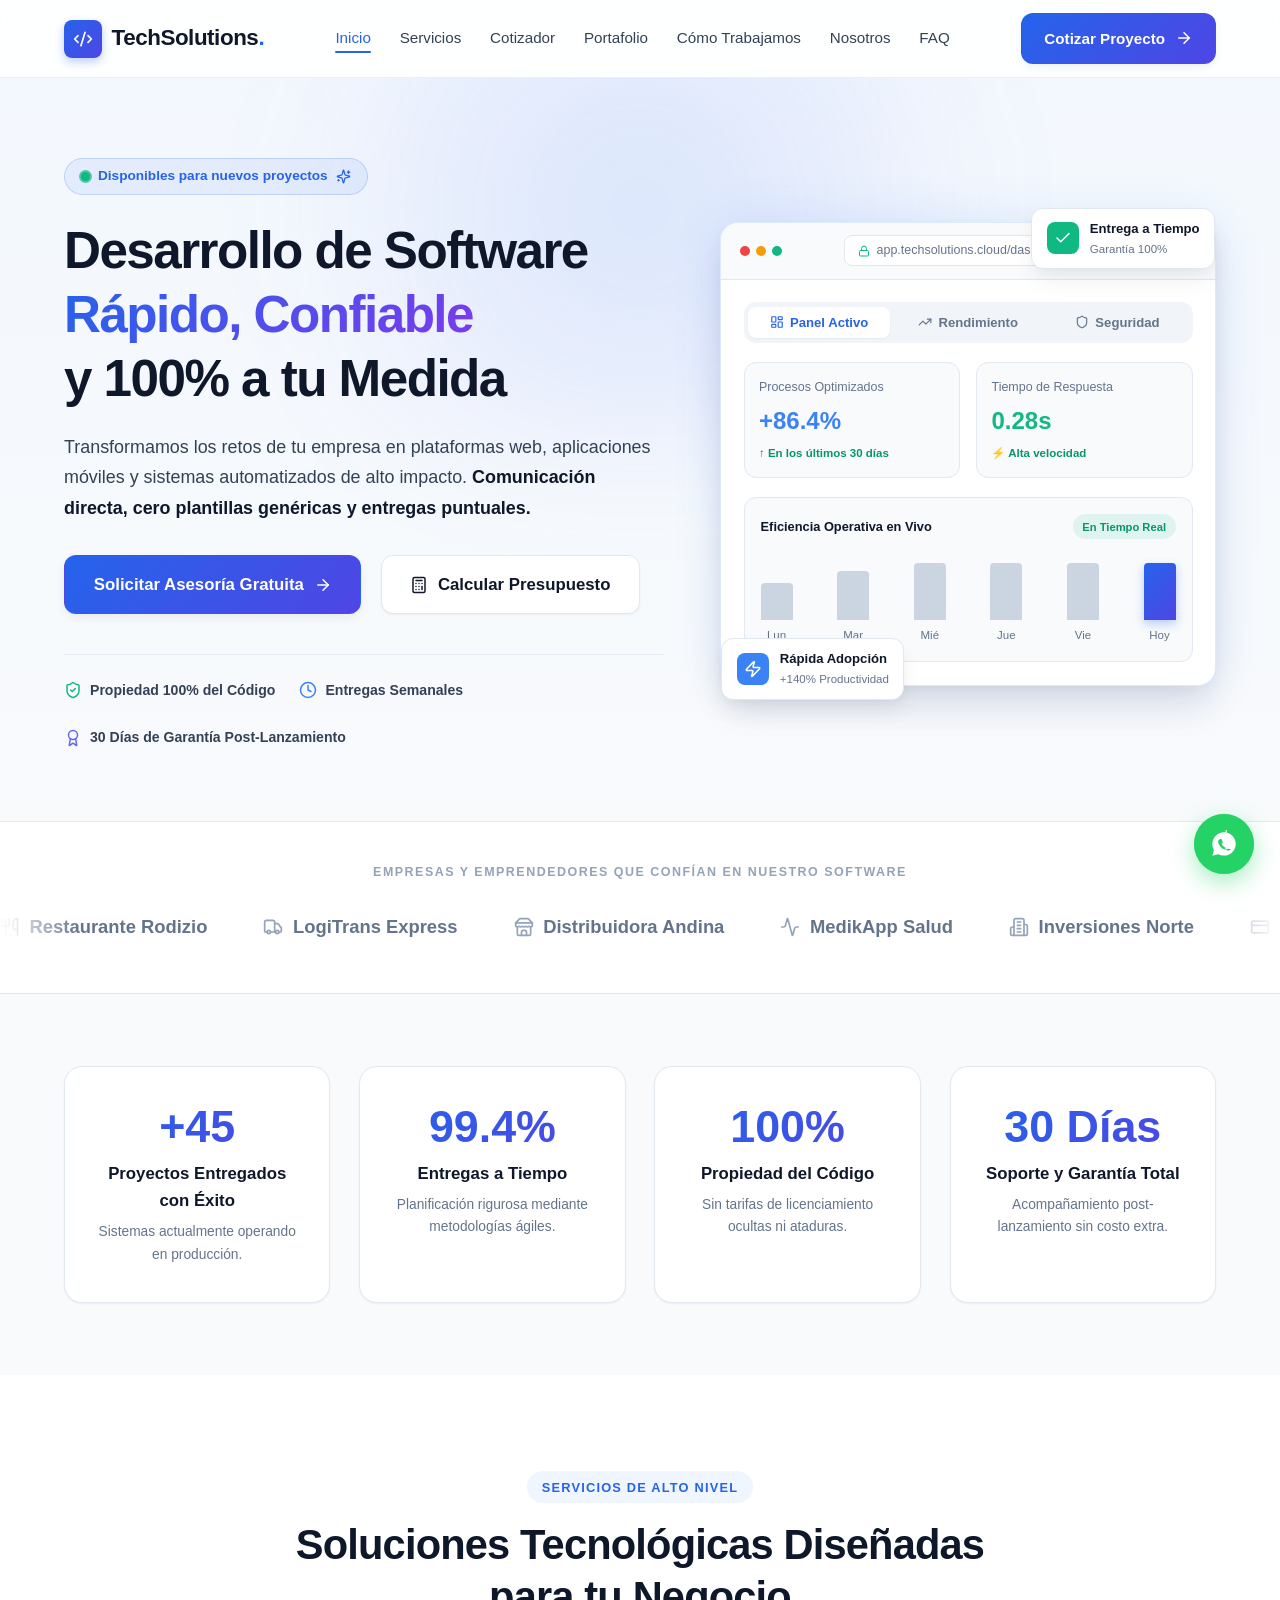
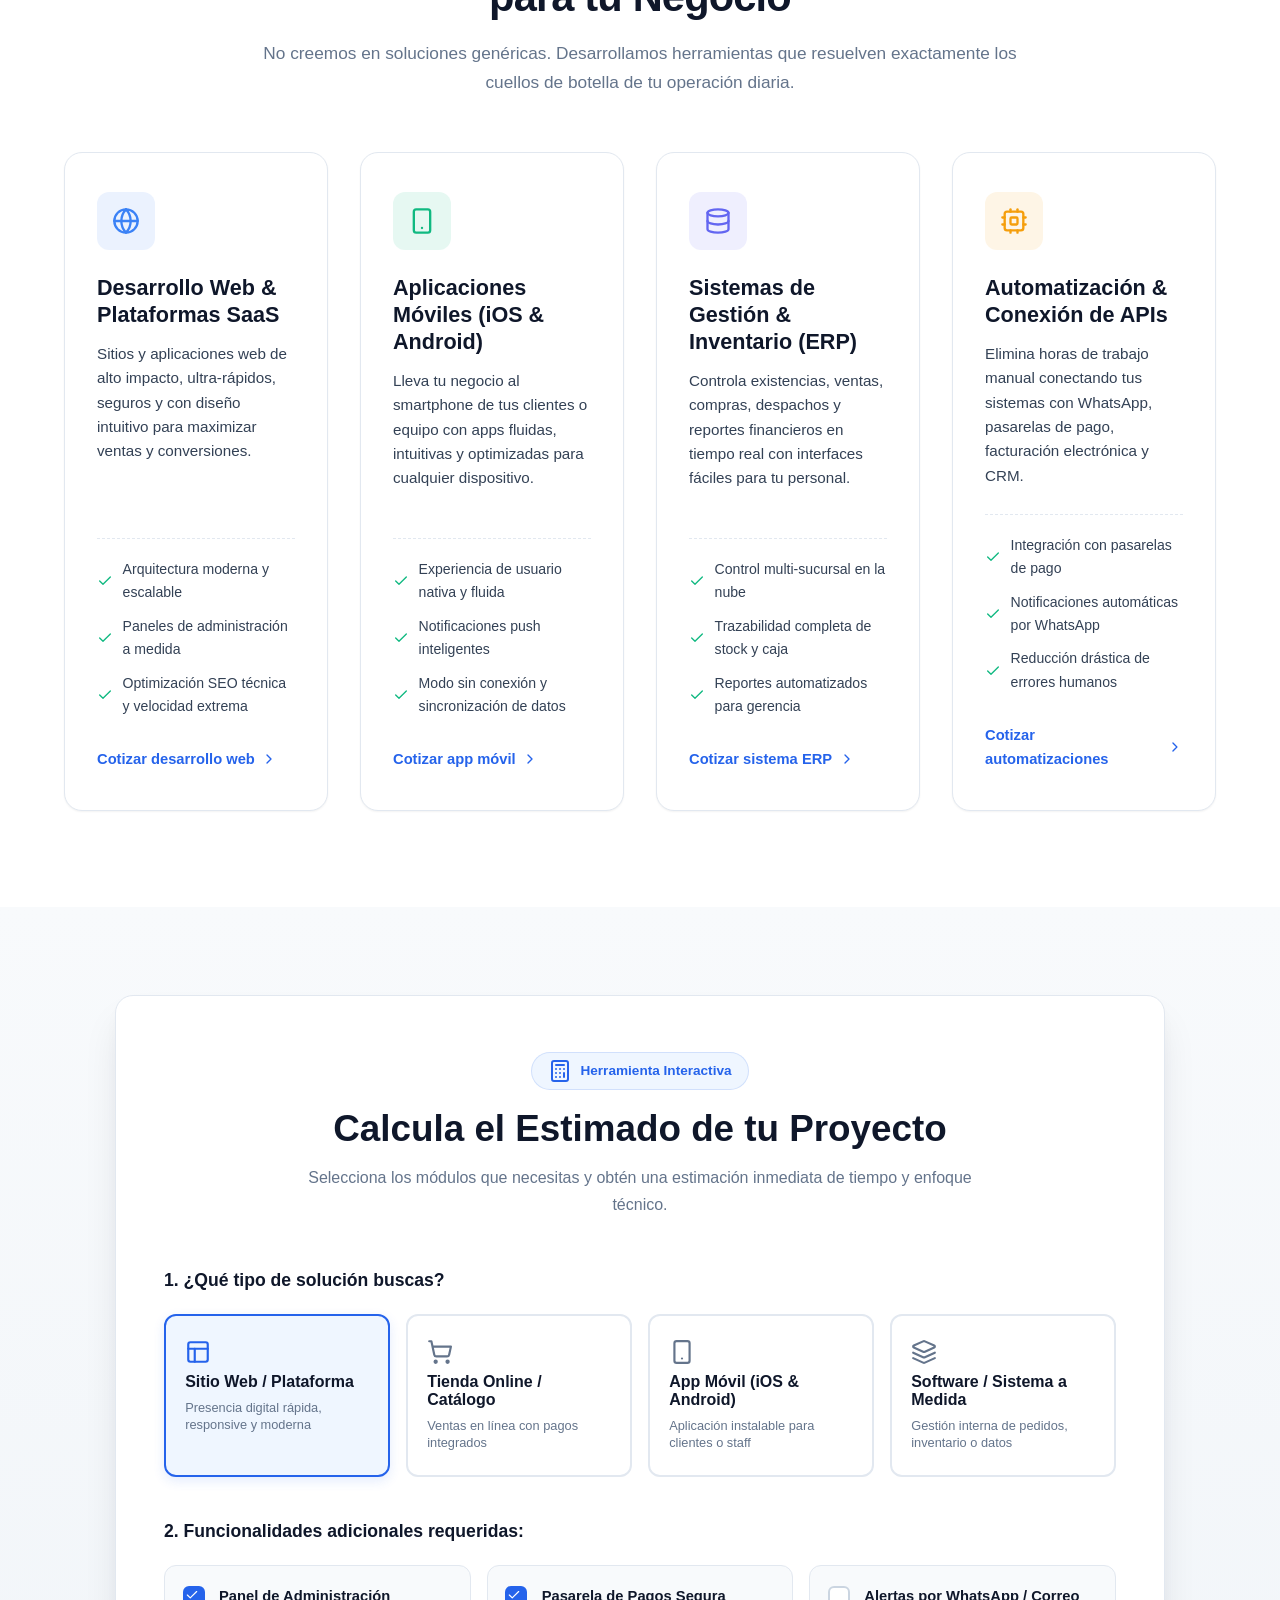
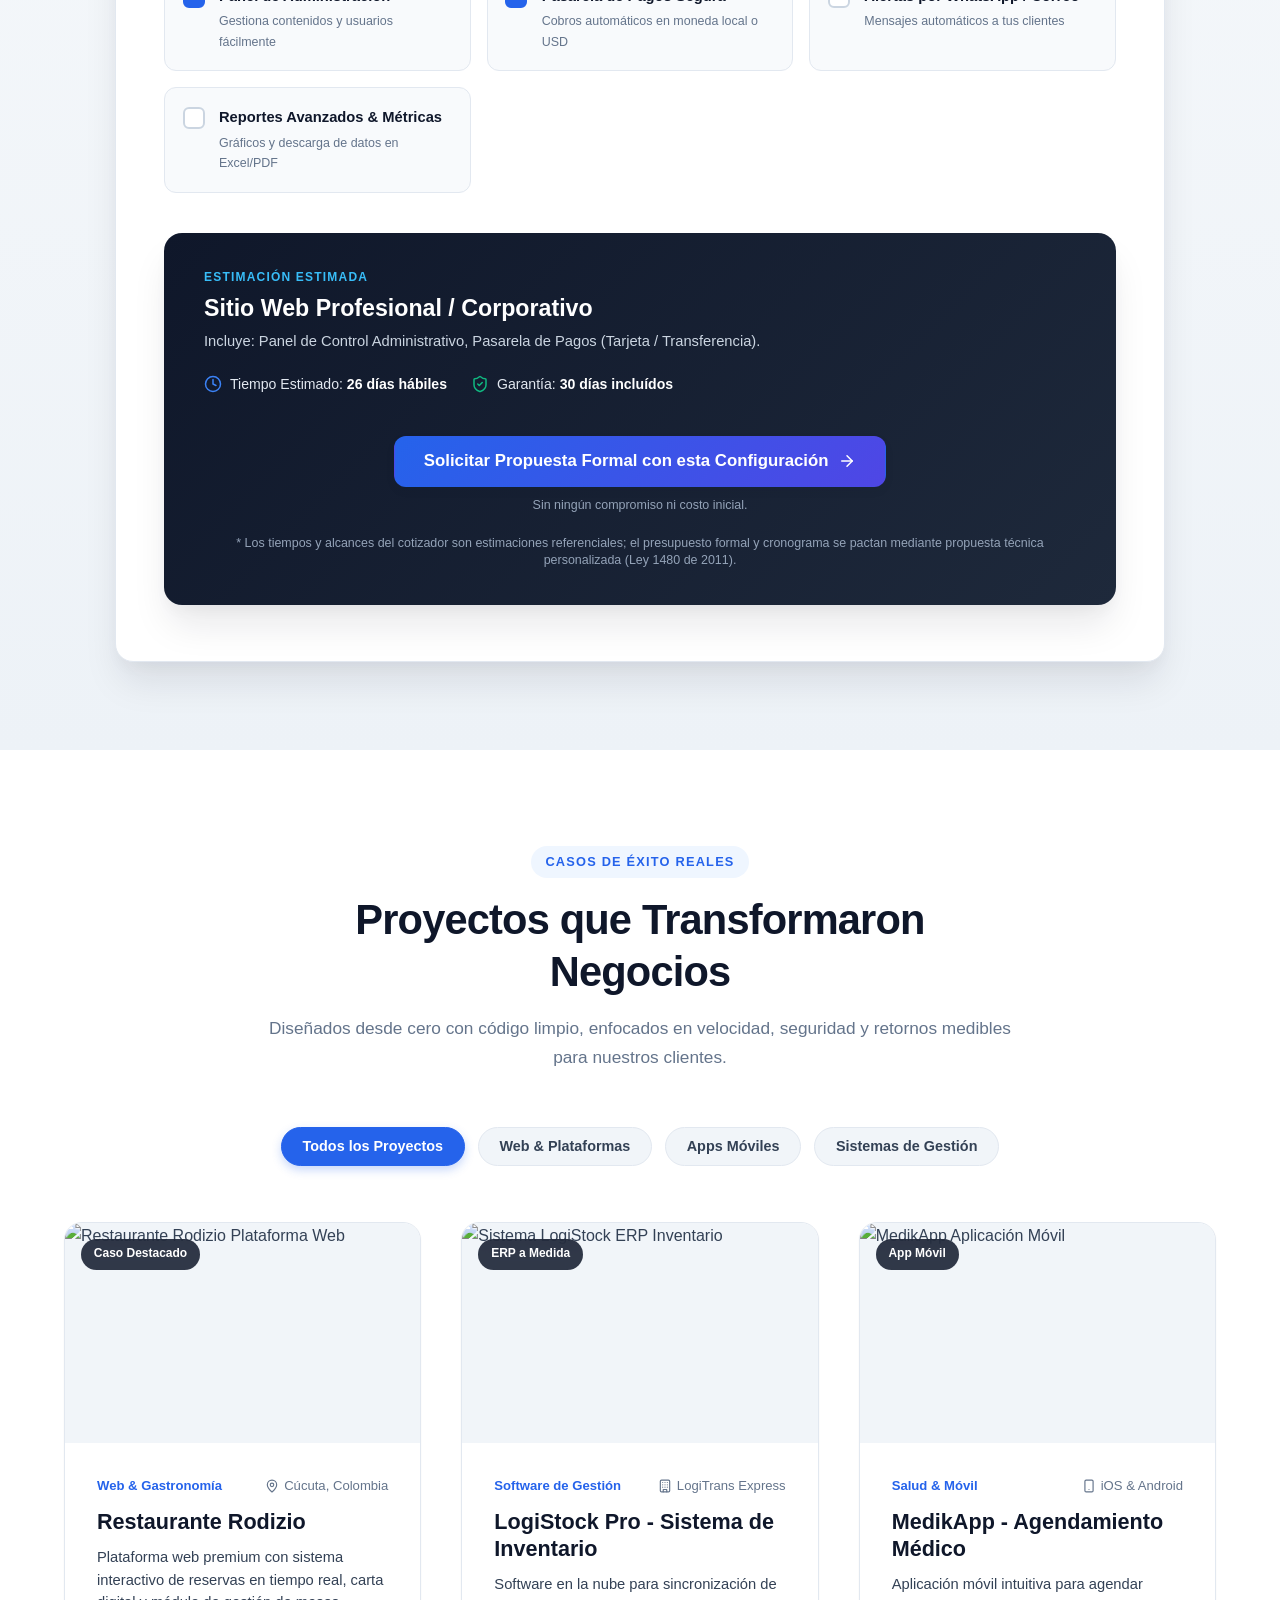
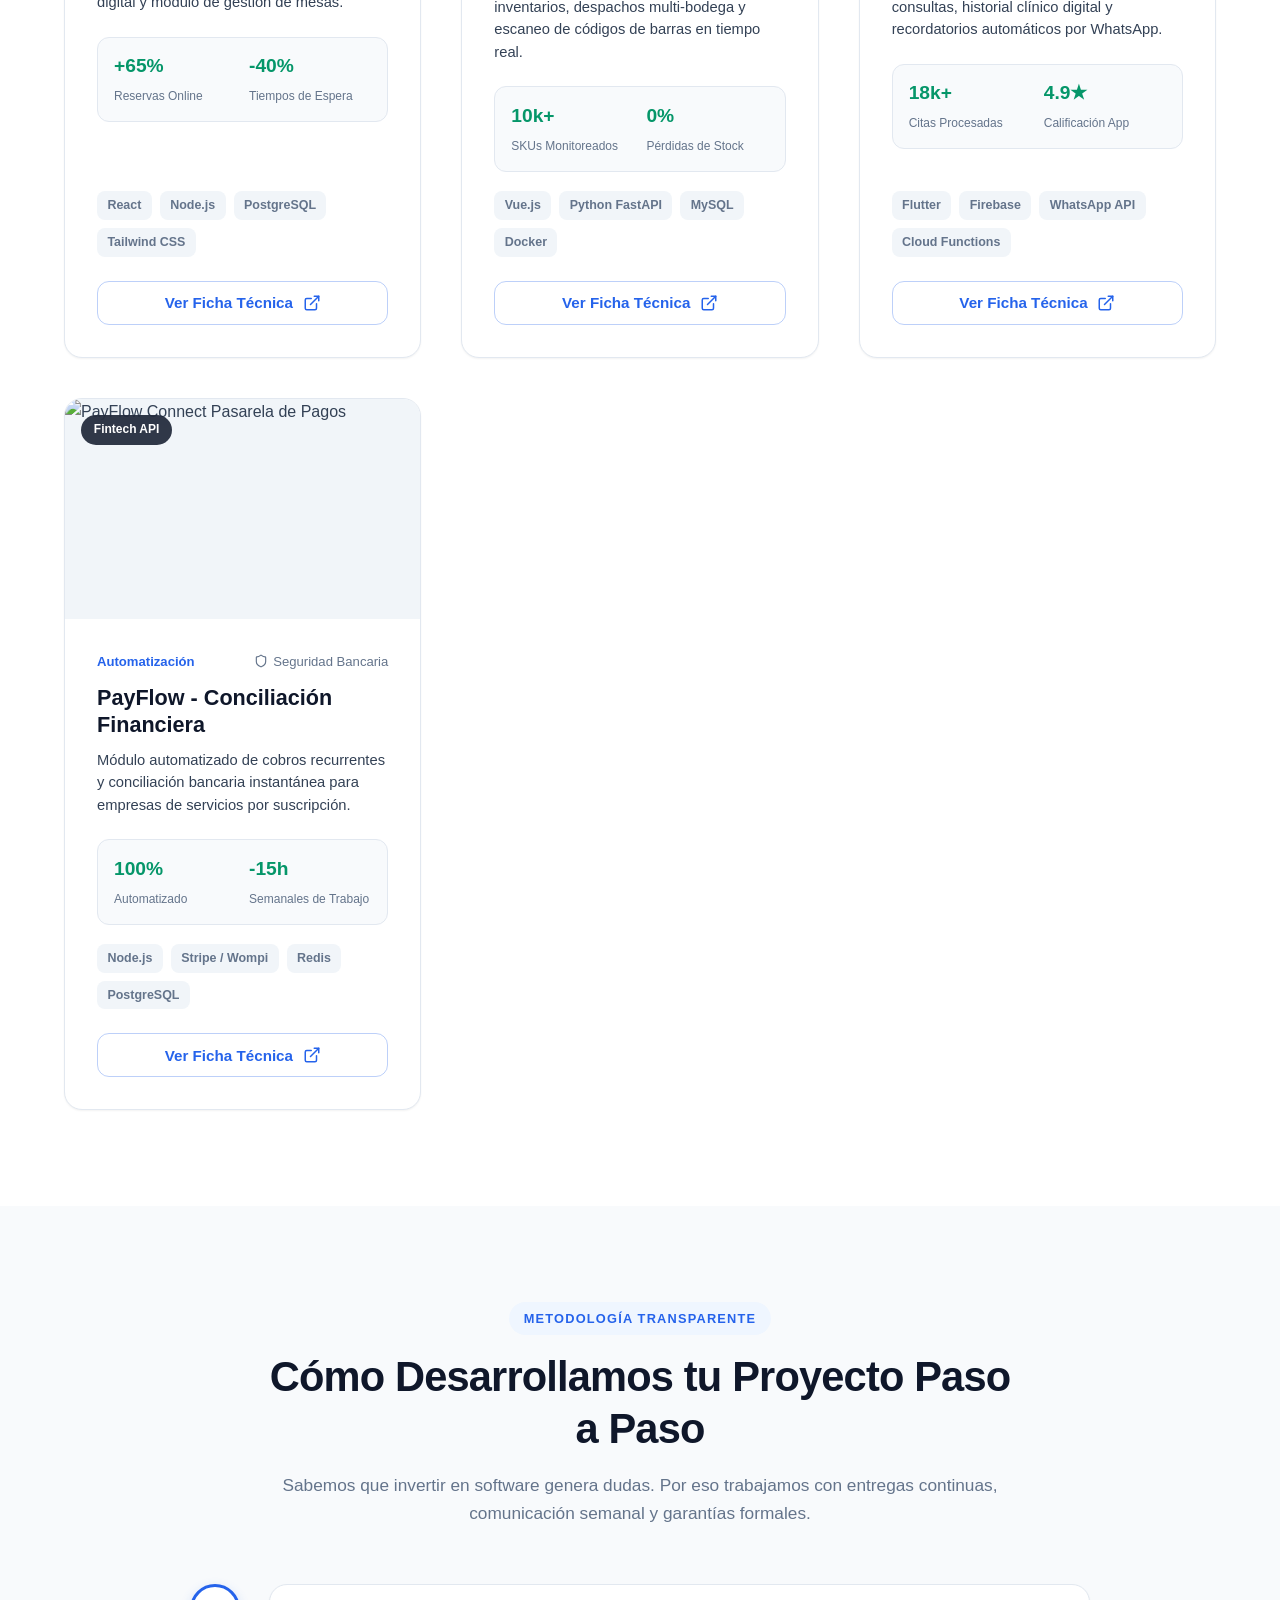
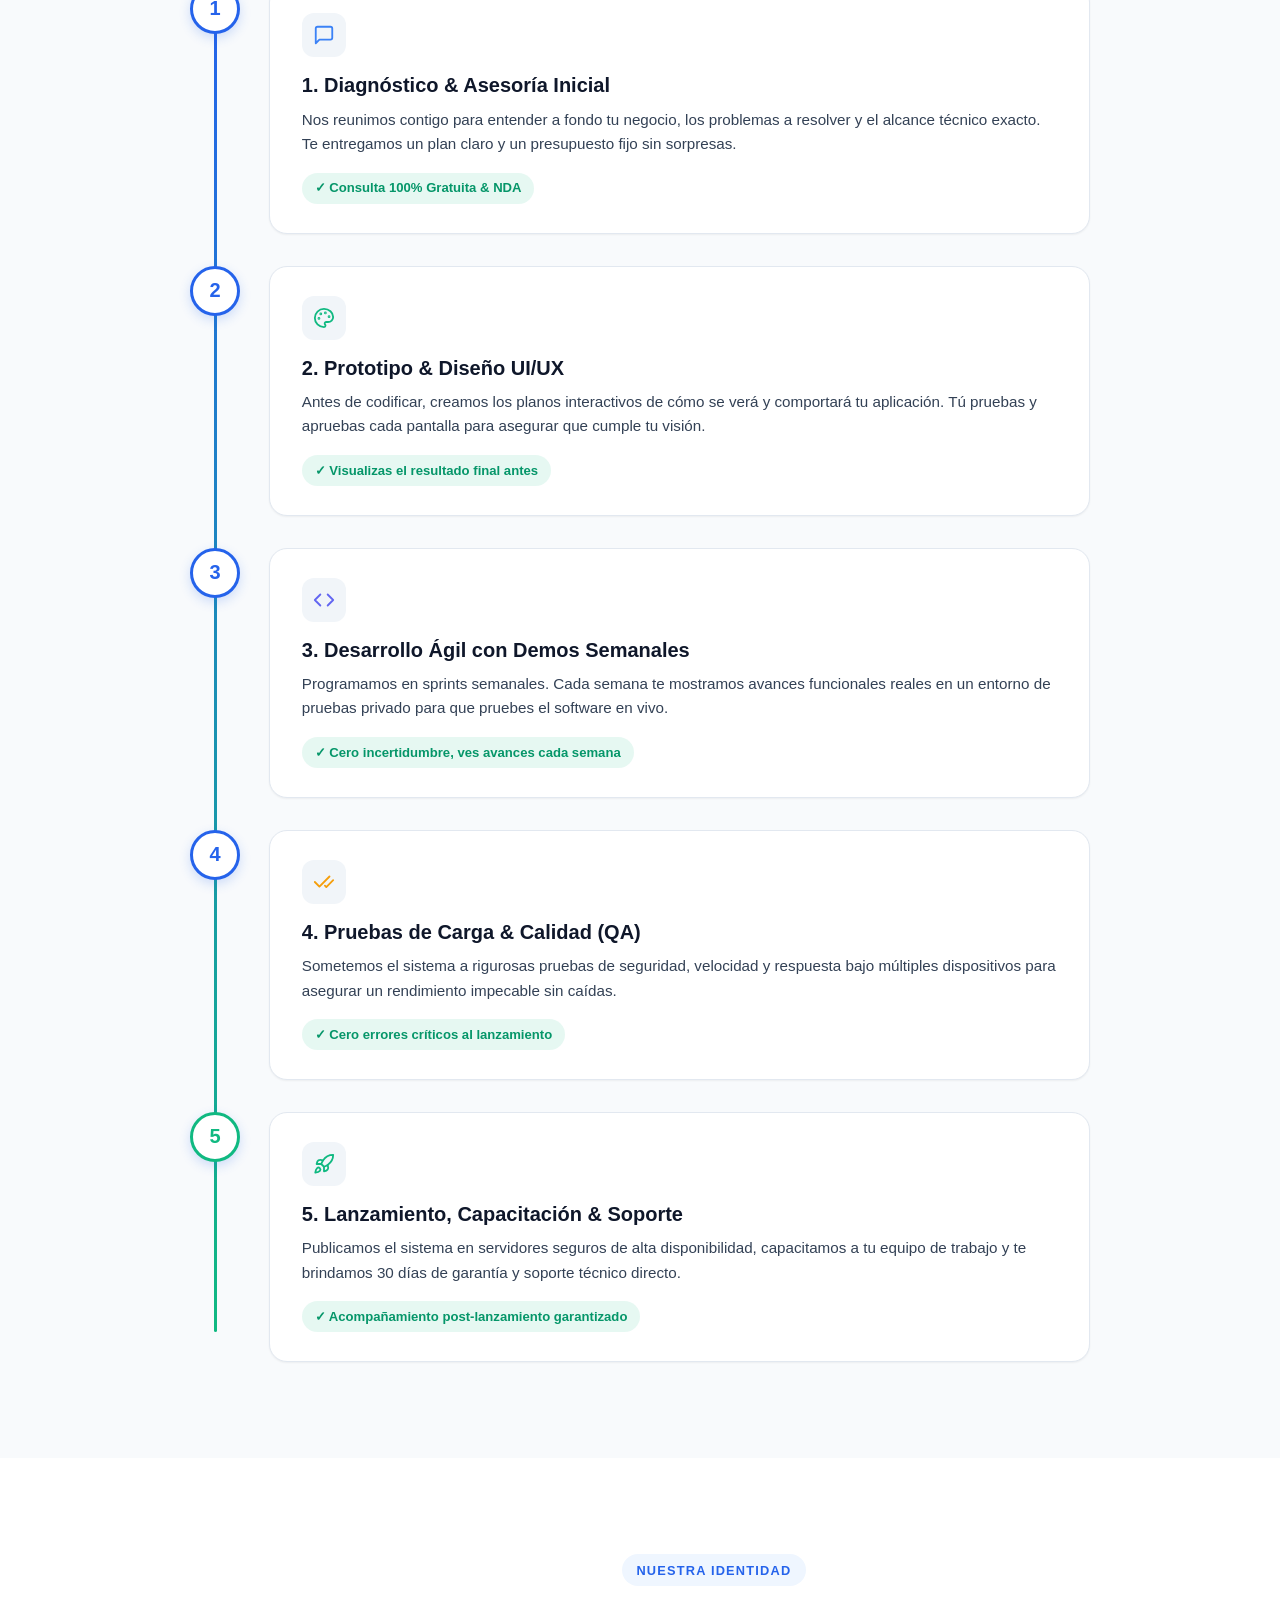
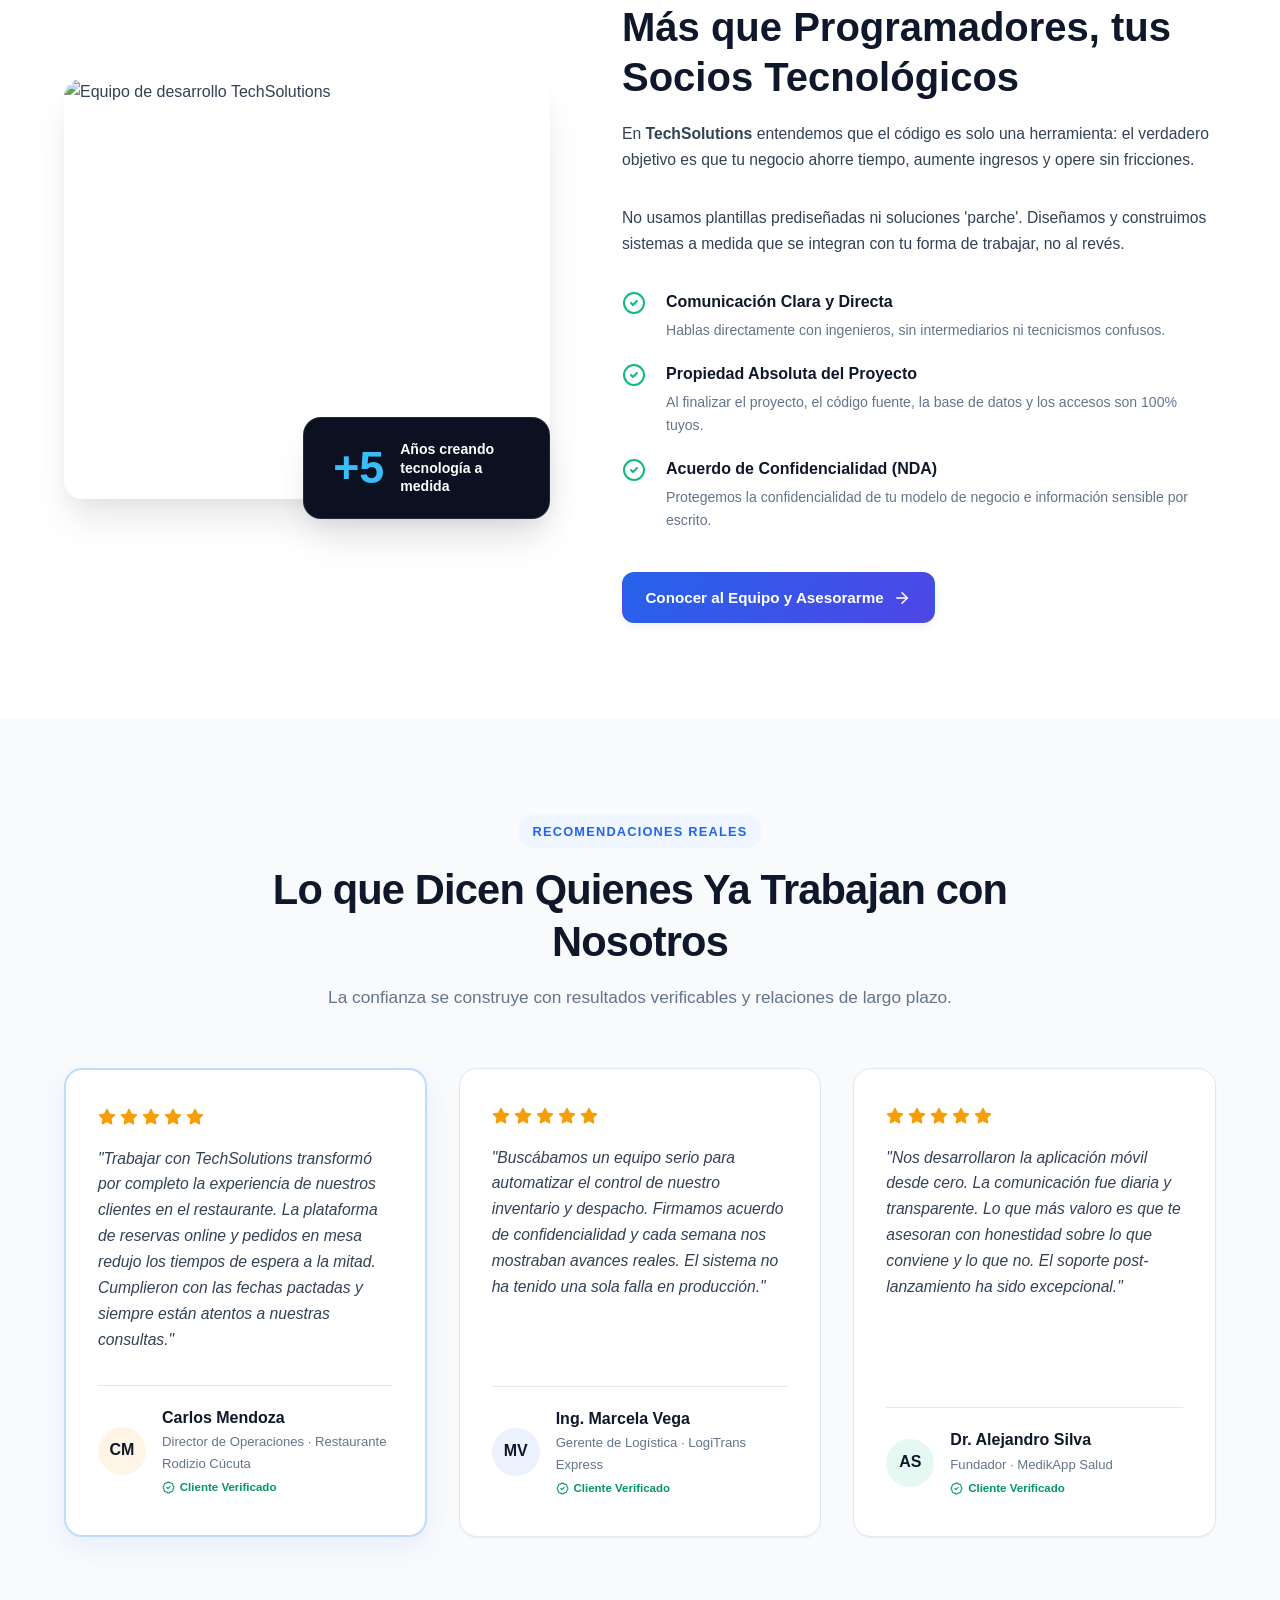
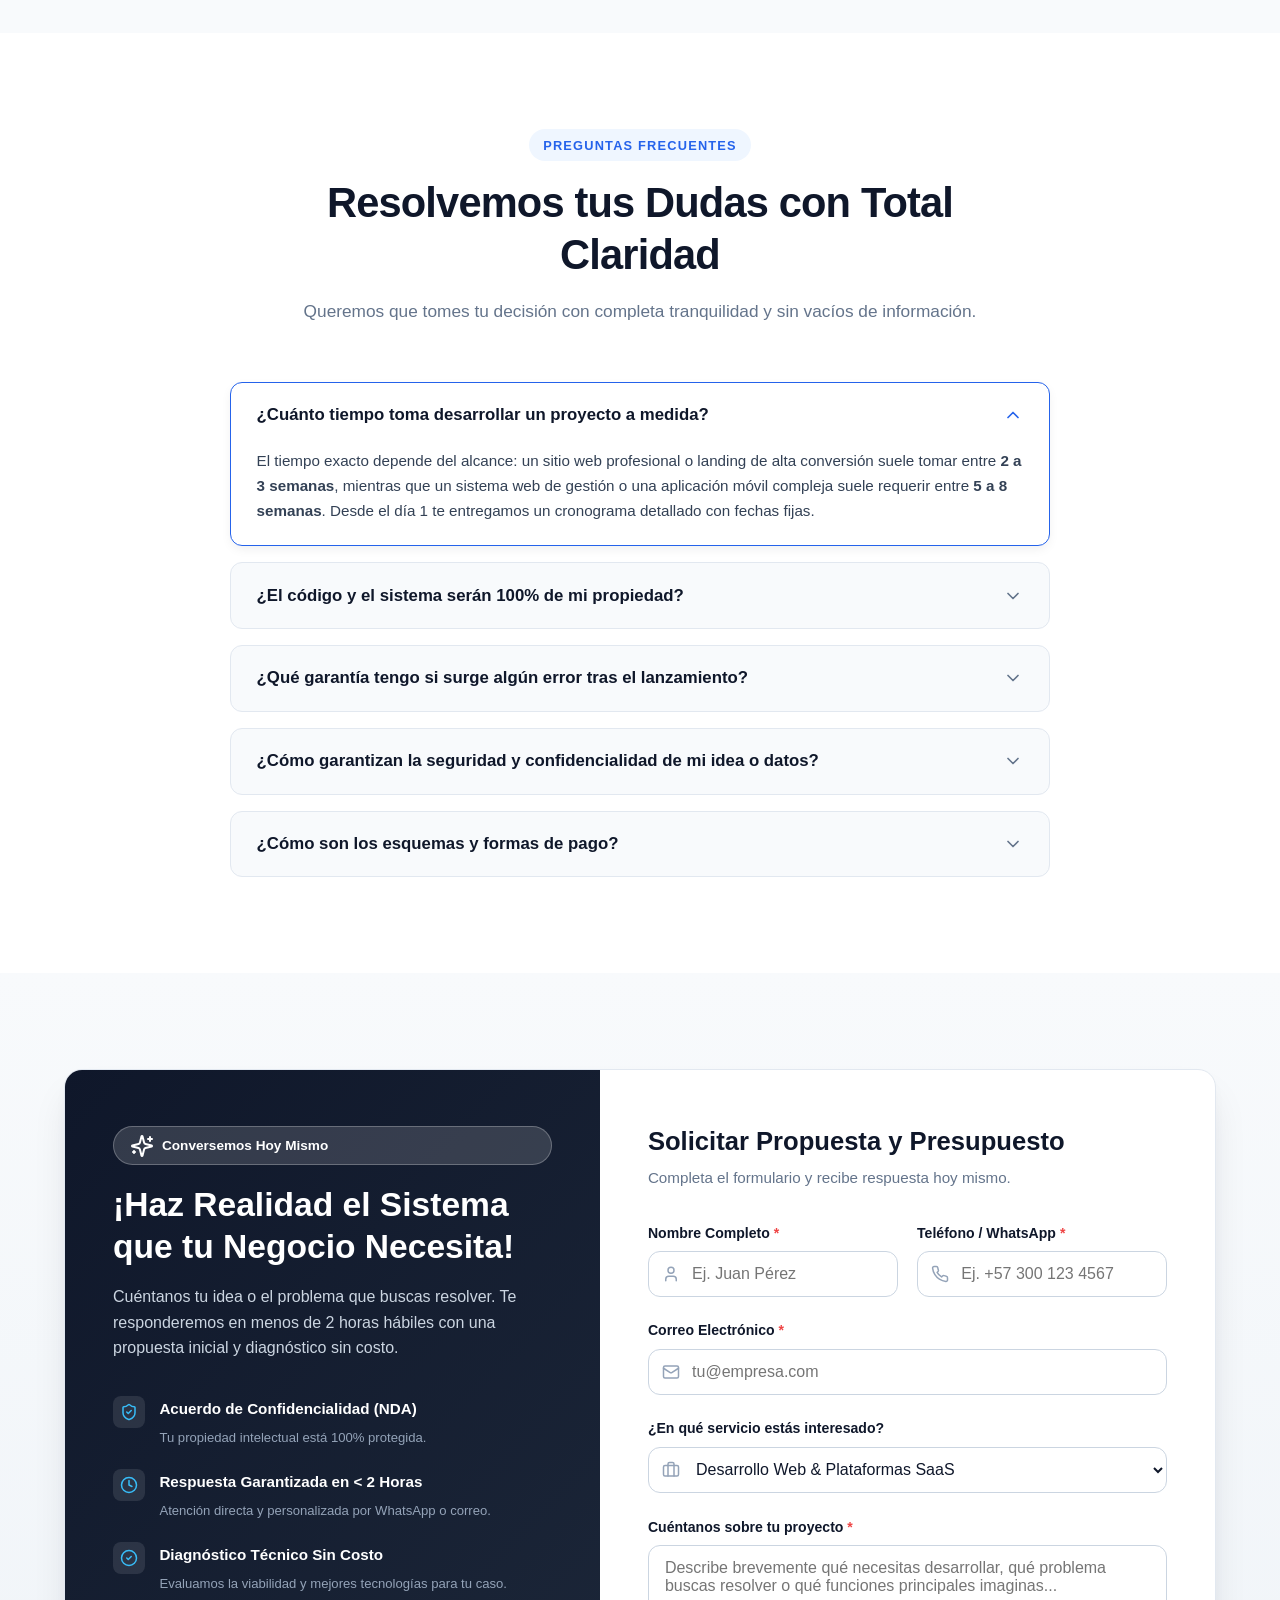
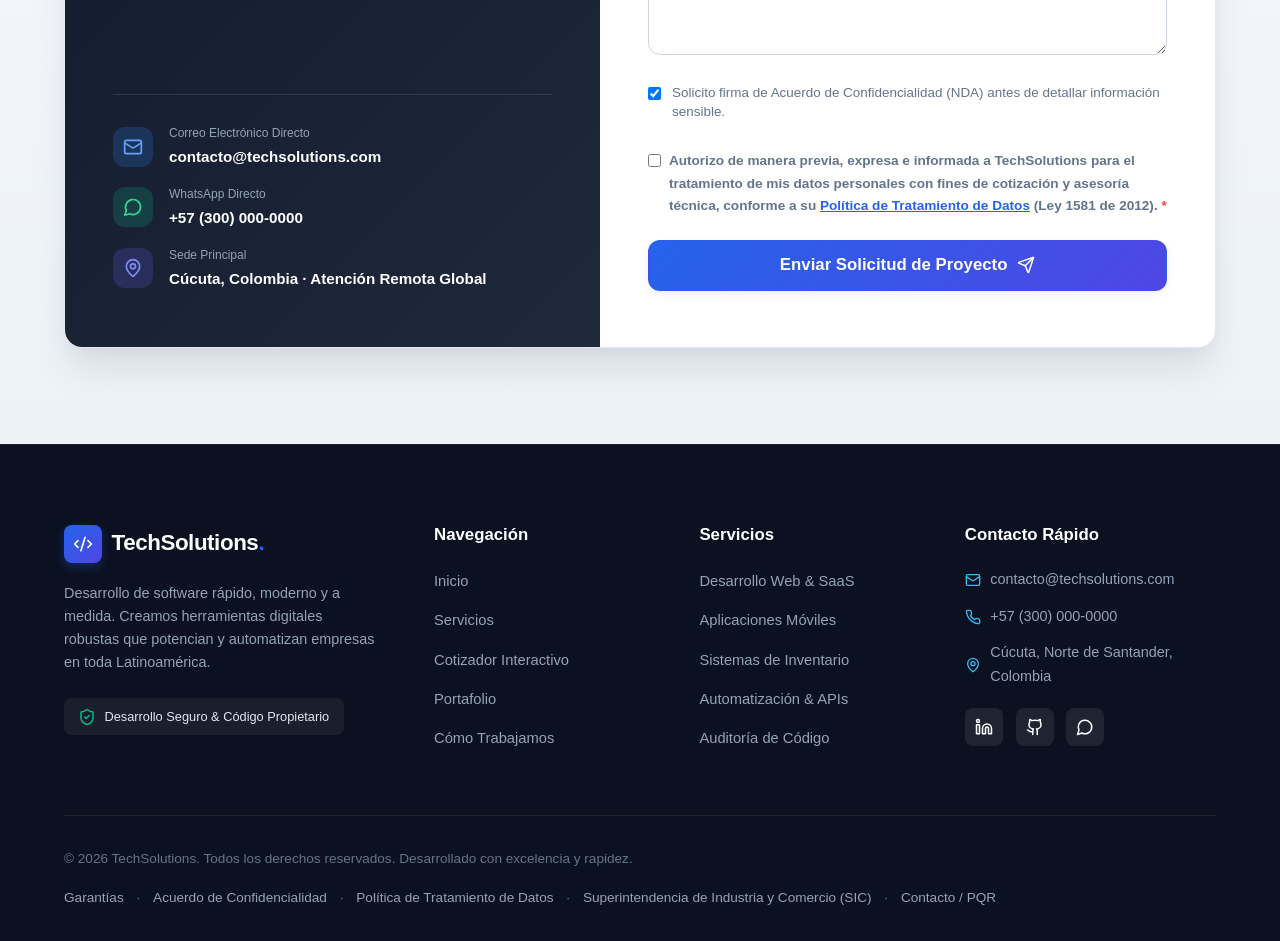
==== commit ed076847: "legal: blindaje normativo segun Ley 1581 (Habeas Data), Ley 1480 (Estatuto Consumidor) y enlace SIC" ====
--- a/index.html
+++ b/index.html
@@ -495,6 +495,7 @@
                                     <i data-lucide="arrow-right"></i>
                                 </button>
                                 <span class="result-note">Sin ningún compromiso ni costo inicial.</span>
+                                <p class="result-disclaimer" style="font-size: 0.78rem; color: #94a3b8; margin-top: 0.7rem; line-height: 1.4; text-align: center;">* Los tiempos y alcances del cotizador son estimaciones referenciales; el presupuesto formal y cronograma se pactan mediante propuesta técnica personalizada (Ley 1480 de 2011).</p>
                             </div>
                         </div>
                     </div>
@@ -1114,7 +1115,7 @@
                             <div class="form-group full-width">
                                 <label class="checkbox-label" style="display: flex; gap: 0.5rem; align-items: flex-start; cursor: pointer; font-size: 0.85rem; color: var(--text-muted);">
                                     <input type="checkbox" id="privacyCheck" required style="margin-top: 0.25rem;">
-                                    <span>Acepto la <a href="/politica-de-privacidad" target="_blank" rel="noopener noreferrer" style="color: var(--primary); text-decoration: underline;">Política de Tratamiento de Datos Personales</a> conforme a la Ley 1581 de 2012. <span class="required">*</span></span>
+                                    <span>Autorizo de manera previa, expresa e informada a TechSolutions para el tratamiento de mis datos personales con fines de cotización y asesoría técnica, conforme a su <a href="politica-de-privacidad.html" target="_blank" rel="noopener noreferrer" style="color: var(--primary); text-decoration: underline;">Política de Tratamiento de Datos</a> (Ley 1581 de 2012). <span class="required">*</span></span>
                                 </label>
                                 <span class="error-msg" id="privacyError">Debes aceptar la política de privacidad</span>
                             </div>
@@ -1192,9 +1193,11 @@
                     <span>·</span>
                     <a href="#faq">Acuerdo de Confidencialidad</a>
                     <span>·</span>
-                    <a href="/politica-de-privacidad" target="_blank" rel="noopener noreferrer">Política de Privacidad</a>
+                    <a href="politica-de-privacidad.html" target="_blank" rel="noopener noreferrer">Política de Tratamiento de Datos</a>
                     <span>·</span>
-                    <a href="#contacto">Contacto</a>
+                    <a href="https://www.sic.gov.co" target="_blank" rel="noopener noreferrer" title="Superintendencia de Industria y Comercio">Superintendencia de Industria y Comercio (SIC)</a>
+                    <span>·</span>
+                    <a href="#contacto">Contacto / PQR</a>
                 </div>
             </div>
         </div>
--- a/css/styles.css
+++ b/css/styles.css
@@ -1,3075 +1,3237 @@
-/* ==========================================================================
-   TechSolutions - Modern Design System & Styles
-   ========================================================================== */
-
-/* --- 1. Design Tokens & CSS Variables --- */
-:root {
-    /* Color Palette */
-    --primary: #2563eb;
-    --primary-hover: #1d4ed8;
-    --primary-light: #eff6ff;
-    --primary-gradient: linear-gradient(135deg, #2563eb 0%, #4f46e5 100%);
-    --primary-glow: rgba(37, 99, 235, 0.25);
-
-    --emerald: #10b981;
-    --emerald-dark: #059669;
-    --emerald-subtle: rgba(16, 185, 129, 0.1);
-
-    --blue: #3b82f6;
-    --blue-subtle: rgba(59, 130, 246, 0.1);
-    --indigo: #6366f1;
-    --indigo-subtle: rgba(99, 102, 241, 0.1);
-    --amber: #f59e0b;
-    --amber-subtle: rgba(245, 158, 11, 0.1);
-
-    /* Backgrounds */
-    --bg-body: #f8fafc;
-    --bg-surface: #ffffff;
-    --bg-subtle: #f1f5f9;
-    --bg-dark: #0b1120;
-    --bg-dark-card: #131d33;
-
-    /* Typography */
-    --text-heading: #0f172a;
-    --text-body: #334155;
-    --text-muted: #64748b;
-    --text-light: #94a3b8;
-    --text-white: #ffffff;
-
-    --font-heading: 'Plus Jakarta Sans', -apple-system, BlinkMacSystemFont, sans-serif;
-    --font-body: 'Inter', -apple-system, BlinkMacSystemFont, sans-serif;
-
-    /* Borders & Outlines */
-    --border-subtle: #e2e8f0;
-    --border-focus: #3b82f6;
-    --radius-sm: 8px;
-    --radius-md: 12px;
-    --radius-lg: 18px;
-    --radius-full: 9999px;
-
-    /* Shadows */
-    --shadow-sm: 0 1px 2px 0 rgba(0, 0, 0, 0.05);
-    --shadow-md: 0 4px 12px -2px rgba(15, 23, 42, 0.08);
-    --shadow-lg: 0 12px 24px -4px rgba(15, 23, 42, 0.08), 0 4px 8px -2px rgba(15, 23, 42, 0.03);
-    --shadow-xl: 0 24px 38px -6px rgba(15, 23, 42, 0.1), 0 8px 16px -4px rgba(15, 23, 42, 0.04);
-    --shadow-glow: 0 12px 30px rgba(37, 99, 235, 0.25);
-
-    /* Animations & Transitions */
-    --transition-fast: 0.18s cubic-bezier(0.16, 1, 0.3, 1);
-    --transition-normal: 0.28s cubic-bezier(0.16, 1, 0.3, 1);
-    --transition-slow: 0.45s cubic-bezier(0.16, 1, 0.3, 1);
-}
-
-/* --- 2. Base & Reset --- */
-*, *::before, *::after {
-    margin: 0;
-    padding: 0;
-    box-sizing: border-box;
-    word-wrap: break-word;
-    overflow-wrap: break-word;
-}
-
-html {
-    scroll-behavior: smooth;
-    font-size: 16px;
-    -webkit-text-size-adjust: 100%;
-    width: 100%;
-    max-width: 100%;
-    overflow-x: hidden;
-}
-
-body {
-    font-family: var(--font-body);
-    background-color: var(--bg-body);
-    color: var(--text-body);
-    line-height: 1.65;
-    width: 100%;
-    max-width: 100%;
-    overflow-x: hidden;
-    position: relative;
-    -webkit-font-smoothing: antialiased;
-    -moz-osx-font-smoothing: grayscale;
-}
-
-body.menu-open {
-    overflow: hidden;
-}
-
-main, section, header, footer {
-    width: 100%;
-    max-width: 100%;
-    position: relative;
-}
-
-img, svg {
-    max-width: 100%;
-    height: auto;
-    display: block;
-}
-
-a {
-    color: inherit;
-    text-decoration: none;
-    transition: var(--transition-fast);
-}
-
-ul {
-    list-style: none;
-}
-
-button, input, textarea, select {
-    font-family: inherit;
-    font-size: inherit;
-}
-
-.container {
-    width: 90%;
-    max-width: 1240px;
-    margin: 0 auto;
-}
-
-/* Typography Helpers */
-h1, h2, h3, h4, h5, h6 {
-    font-family: var(--font-heading);
-    color: var(--text-heading);
-    font-weight: 700;
-    line-height: 1.25;
-}
-
-.gradient-text {
-    background: linear-gradient(135deg, #2563eb 0%, #7c3aed 100%);
-    -webkit-background-clip: text;
-    -webkit-text-fill-color: transparent;
-    display: inline-block;
-}
-
-.text-emerald { color: var(--emerald) !important; }
-.text-blue { color: var(--blue) !important; }
-.text-indigo { color: var(--indigo) !important; }
-.text-amber { color: var(--amber) !important; }
-
-.bg-emerald { background-color: var(--emerald) !important; }
-.bg-blue { background-color: var(--blue) !important; }
-.bg-indigo { background-color: var(--indigo) !important; }
-
-.bg-emerald-subtle { background-color: var(--emerald-subtle) !important; }
-.bg-blue-subtle { background-color: var(--blue-subtle) !important; }
-.bg-indigo-subtle { background-color: var(--indigo-subtle) !important; }
-.bg-amber-subtle { background-color: var(--amber-subtle) !important; }
-
-/* Section Headers */
-.section-header {
-    text-align: center;
-    max-width: 760px;
-    margin: 0 auto 3.5rem auto;
-}
-
-.section-tag {
-    display: inline-block;
-    font-size: 0.8rem;
-    font-weight: 700;
-    letter-spacing: 1.2px;
-    color: var(--primary);
-    background: var(--primary-light);
-    padding: 0.35rem 0.9rem;
-    border-radius: var(--radius-full);
-    margin-bottom: 1rem;
-    text-transform: uppercase;
-}
-
-.section-header h2 {
-    font-size: clamp(1.85rem, 3.5vw, 2.6rem);
-    margin-bottom: 1rem;
-    letter-spacing: -0.02em;
-}
-
-.section-header p {
-    font-size: 1.08rem;
-    color: var(--text-muted);
-}
-
-/* Badges */
-.badge {
-    display: inline-flex;
-    align-items: center;
-    gap: 0.5rem;
-    padding: 0.4rem 1rem;
-    border-radius: var(--radius-full);
-    font-size: 0.85rem;
-    font-weight: 600;
-    max-width: 100%;
-}
-
-.hero-badge {
-    background: rgba(37, 99, 235, 0.08);
-    color: var(--primary);
-    border: 1px solid rgba(37, 99, 235, 0.2);
-    margin-bottom: 1.5rem;
-}
-
-.badge-pulse {
-    width: 9px;
-    height: 9px;
-    background-color: var(--emerald);
-    border-radius: 50%;
-    position: relative;
-    flex-shrink: 0;
-}
-
-.badge-pulse::after {
-    content: '';
-    position: absolute;
-    top: -2px;
-    left: -2px;
-    width: 13px;
-    height: 13px;
-    border-radius: 50%;
-    background-color: var(--emerald);
-    opacity: 0.7;
-    animation: pulseGlow 1.8s infinite;
-}
-
-@keyframes pulseGlow {
-    0% { transform: scale(0.9); opacity: 0.8; }
-    70% { transform: scale(2.2); opacity: 0; }
-    100% { transform: scale(2.2); opacity: 0; }
-}
-
-.badge-icon {
-    width: 15px;
-    height: 15px;
-    flex-shrink: 0;
-}
-
-.badge-accent {
-    background: var(--primary-light);
-    color: var(--primary);
-    border: 1px solid rgba(37, 99, 235, 0.15);
-    margin-bottom: 1rem;
-}
-
-.badge-light {
-    background: rgba(255, 255, 255, 0.15);
-    color: #ffffff;
-    border: 1px solid rgba(255, 255, 255, 0.25);
-    margin-bottom: 1.2rem;
-}
-
-/* Buttons */
-.btn {
-    display: inline-flex;
-    align-items: center;
-    justify-content: center;
-    gap: 0.6rem;
-    padding: 0.75rem 1.4rem;
-    border-radius: var(--radius-md);
-    font-weight: 600;
-    font-size: 0.95rem;
-    cursor: pointer;
-    border: 1px solid transparent;
-    transition: var(--transition-normal);
-    text-align: center;
-}
-
-.btn-primary {
-    background: var(--primary-gradient);
-    color: #ffffff;
-    box-shadow: var(--shadow-md);
-}
-
-.btn-primary:hover {
-    box-shadow: var(--shadow-glow);
-    transform: translateY(-2px);
-    background: linear-gradient(135deg, #1d4ed8 0%, #4338ca 100%);
-    color: #ffffff;
-}
-
-.btn-secondary {
-    background-color: #ffffff;
-    color: var(--text-heading);
-    border: 1px solid var(--border-subtle);
-    box-shadow: var(--shadow-sm);
-}
-
-.btn-secondary:hover {
-    background-color: var(--bg-subtle);
-    border-color: #cbd5e1;
-    transform: translateY(-2px);
-}
-
-.btn-outline {
-    background-color: transparent;
-    color: var(--primary);
-    border: 1px solid rgba(37, 99, 235, 0.3);
-}
-
-.btn-outline:hover {
-    background-color: var(--primary-light);
-    border-color: var(--primary);
-    transform: translateY(-1px);
-}
-
-.btn-lg {
-    padding: 0.9rem 1.8rem;
-    font-size: 1.05rem;
-    border-radius: var(--radius-md);
-}
-
-.btn-full {
-    width: 100%;
-}
-
-.btn svg {
-    width: 18px;
-    height: 18px;
-    transition: transform var(--transition-fast);
-    flex-shrink: 0;
-}
-
-.btn:hover svg {
-    transform: translateX(3px);
-}
-
-/* --- 3. Header & Navigation --- */
-header {
-    position: fixed;
-    top: 0;
-    left: 0;
-    width: 100%;
-    height: 78px;
-    background-color: rgba(255, 255, 255, 0.85);
-    backdrop-filter: blur(16px);
-    -webkit-backdrop-filter: blur(16px);
-    border-bottom: 1px solid rgba(226, 232, 240, 0.7);
-    z-index: 1000;
-    transition: var(--transition-normal);
-}
-
-header.scrolled {
-    height: 68px;
-    background-color: rgba(255, 255, 255, 0.95);
-    box-shadow: var(--shadow-md);
-}
-
-.header-container {
-    height: 100%;
-    display: flex;
-    align-items: center;
-    justify-content: space-between;
-}
-
-.logo {
-    display: flex;
-    align-items: center;
-    gap: 0.6rem;
-    font-size: 1.4rem;
-    font-weight: 800;
-    color: var(--text-heading);
-    letter-spacing: -0.02em;
-    flex-shrink: 0;
-}
-
-.logo-icon {
-    width: 38px;
-    height: 38px;
-    background: var(--primary-gradient);
-    border-radius: var(--radius-sm);
-    display: flex;
-    align-items: center;
-    justify-content: center;
-    color: #ffffff;
-    box-shadow: 0 4px 10px rgba(37, 99, 235, 0.3);
-    flex-shrink: 0;
-}
-
-.logo-icon svg {
-    width: 20px;
-    height: 20px;
-}
-
-.logo-dot {
-    color: var(--primary);
-}
-
-.nav-links {
-    display: flex;
-    align-items: center;
-    gap: 1.8rem;
-}
-
-.nav-link {
-    font-weight: 500;
-    font-size: 0.95rem;
-    color: var(--text-body);
-    position: relative;
-    padding: 0.4rem 0;
-}
-
-.nav-link:hover,
-.nav-link.active {
-    color: var(--primary);
-}
-
-.nav-link::after {
-    content: '';
-    position: absolute;
-    bottom: 0;
-    left: 0;
-    width: 0;
-    height: 2px;
-    background: var(--primary);
-    border-radius: 2px;
-    transition: width var(--transition-normal);
-}
-
-.nav-link:hover::after,
-.nav-link.active::after {
-    width: 100%;
-}
-
-.header-actions {
-    display: flex;
-    align-items: center;
-    gap: 1rem;
-}
-
-.nav-cta-mobile {
-    display: none;
-}
-
-.hamburger {
-    display: none;
-    background: none;
-    border: none;
-    cursor: pointer;
-    padding: 0.5rem;
-    z-index: 1001;
-}
-
-.hamburger .bar {
-    display: block;
-    width: 24px;
-    height: 2.5px;
-    margin: 5px 0;
-    background-color: var(--text-heading);
-    border-radius: 2px;
-    transition: var(--transition-normal);
-}
-
-.hamburger.active .bar:nth-child(1) {
-    transform: translateY(7.5px) rotate(45deg);
-}
-
-.hamburger.active .bar:nth-child(2) {
-    opacity: 0;
-}
-
-.hamburger.active .bar:nth-child(3) {
-    transform: translateY(-7.5px) rotate(-45deg);
-}
-
-/* --- 4. Hero Section --- */
-.hero {
-    position: relative;
-    margin-top: 78px;
-    padding: 5rem 0 4.5rem 0;
-    overflow: hidden;
-    background: linear-gradient(180deg, rgba(239, 246, 255, 0.6) 0%, rgba(248, 250, 252, 1) 100%);
-}
-
-.hero-glow-bg {
-    position: absolute;
-    top: -120px;
-    left: 50%;
-    transform: translateX(-50%);
-    width: 100%;
-    max-width: 800px;
-    height: 500px;
-    background: radial-gradient(circle, rgba(59, 130, 246, 0.15) 0%, rgba(99, 102, 241, 0.06) 50%, transparent 75%);
-    filter: blur(60px);
-    pointer-events: none;
-    z-index: 0;
-}
-
-.hero-grid {
-    position: relative;
-    z-index: 1;
-    display: grid;
-    grid-template-columns: 1.15fr 0.95fr;
-    align-items: center;
-    gap: 3.5rem;
-}
-
-.hero-title {
-    font-size: clamp(2.1rem, 4vw, 3.4rem);
-    letter-spacing: -0.03em;
-    margin-bottom: 1.3rem;
-    color: var(--text-heading);
-}
-
-.hero-subtitle {
-    font-size: 1.12rem;
-    color: var(--text-body);
-    line-height: 1.7;
-    margin-bottom: 2rem;
-    max-width: 600px;
-}
-
-.hero-subtitle strong {
-    color: var(--text-heading);
-    font-weight: 600;
-}
-
-.hero-actions {
-    display: flex;
-    align-items: center;
-    gap: 1.2rem;
-    margin-bottom: 2.5rem;
-    flex-wrap: wrap;
-}
-
-.hero-trust {
-    display: flex;
-    flex-wrap: wrap;
-    gap: 1.5rem;
-    padding-top: 1.5rem;
-    border-top: 1px solid var(--border-subtle);
-}
-
-.trust-item {
-    display: flex;
-    align-items: center;
-    gap: 0.5rem;
-    font-size: 0.88rem;
-    font-weight: 600;
-    color: var(--text-body);
-}
-
-.trust-icon {
-    width: 18px;
-    height: 18px;
-    flex-shrink: 0;
-}
-
-/* Mockup Window */
-.hero-visual {
-    position: relative;
-    width: 100%;
-    max-width: 100%;
-}
-
-.mockup-window {
-    background-color: #ffffff;
-    border-radius: var(--radius-lg);
-    border: 1px solid #dbeafe;
-    box-shadow: var(--shadow-xl), 0 0 50px rgba(37, 99, 235, 0.12);
-    position: relative;
-    transition: transform var(--transition-normal);
-    width: 100%;
-    max-width: 100%;
-}
-
-.mockup-header {
-    background-color: #f8fafc;
-    border-bottom: 1px solid var(--border-subtle);
-    padding: 0.8rem 1.2rem;
-    border-radius: var(--radius-lg) var(--radius-lg) 0 0;
-    display: flex;
-    align-items: center;
-    justify-content: space-between;
-    gap: 0.6rem;
-}
-
-.mockup-dots {
-    display: flex;
-    gap: 6px;
-    flex-shrink: 0;
-}
-
-.dot {
-    width: 10px;
-    height: 10px;
-    border-radius: 50%;
-}
-.dot-red { background-color: #ef4444; }
-.dot-yellow { background-color: #f59e0b; }
-.dot-green { background-color: #10b981; }
-
-.mockup-title-bar {
-    display: flex;
-    align-items: center;
-    gap: 0.4rem;
-    font-size: 0.78rem;
-    color: var(--text-muted);
-    background: #ffffff;
-    padding: 0.25rem 0.8rem;
-    border-radius: var(--radius-sm);
-    border: 1px solid var(--border-subtle);
-    overflow: hidden;
-    text-overflow: ellipsis;
-    white-space: nowrap;
-}
-
-.lock-icon {
-    width: 12px;
-    height: 12px;
-    color: var(--emerald);
-    flex-shrink: 0;
-}
-
-.mockup-status {
-    display: flex;
-    align-items: center;
-    gap: 0.4rem;
-    font-size: 0.75rem;
-    font-weight: 600;
-    color: var(--emerald);
-    flex-shrink: 0;
-}
-
-.status-indicator {
-    width: 7px;
-    height: 7px;
-    border-radius: 50%;
-    background-color: var(--emerald);
-}
-
-.mockup-body {
-    padding: 1.4rem;
-}
-
-.mockup-tabs {
-    display: flex;
-    gap: 0.5rem;
-    margin-bottom: 1.2rem;
-    background-color: var(--bg-subtle);
-    padding: 0.3rem;
-    border-radius: var(--radius-md);
-    flex-wrap: wrap;
-}
-
-.mockup-tab {
-    flex: 1;
-    min-width: 80px;
-    display: flex;
-    align-items: center;
-    justify-content: center;
-    gap: 0.4rem;
-    padding: 0.5rem 0.6rem;
-    border: none;
-    background: transparent;
-    font-size: 0.82rem;
-    font-weight: 600;
-    color: var(--text-muted);
-    border-radius: var(--radius-sm);
-    cursor: pointer;
-    transition: var(--transition-fast);
-}
-
-.mockup-tab svg {
-    width: 14px;
-    height: 14px;
-    flex-shrink: 0;
-}
-
-.mockup-tab:hover {
-    color: var(--text-heading);
-}
-
-.mockup-tab.active {
-    background-color: #ffffff;
-    color: var(--primary);
-    box-shadow: var(--shadow-sm);
-}
-
-.mockup-tab-content {
-    display: none;
-    animation: fadeIn 0.25s ease-in-out;
-}
-
-.mockup-tab-content.active {
-    display: block;
-}
-
-@keyframes fadeIn {
-    from { opacity: 0; transform: translateY(6px); }
-    to { opacity: 1; transform: translateY(0); }
-}
-
-.mockup-kpis {
-    display: grid;
-    grid-template-columns: 1fr 1fr;
-    gap: 1rem;
-    margin-bottom: 1.2rem;
-}
-
-.kpi-card {
-    background-color: #f8fafc;
-    border: 1px solid var(--border-subtle);
-    border-radius: var(--radius-md);
-    padding: 0.9rem;
-}
-
-.kpi-label {
-    display: block;
-    font-size: 0.78rem;
-    color: var(--text-muted);
-    font-weight: 500;
-}
-
-.kpi-value {
-    display: block;
-    font-size: 1.5rem;
-    font-weight: 800;
-    font-family: var(--font-heading);
-    margin: 0.2rem 0;
-}
-
-.kpi-trend {
-    display: block;
-    font-size: 0.72rem;
-    color: var(--emerald-dark);
-    font-weight: 600;
-}
-
-.mockup-chart-box {
-    background: #f8fafc;
-    border: 1px solid var(--border-subtle);
-    border-radius: var(--radius-md);
-    padding: 1rem;
-}
-
-.chart-header {
-    display: flex;
-    justify-content: space-between;
-    align-items: center;
-    font-size: 0.8rem;
-    font-weight: 600;
-    color: var(--text-heading);
-    margin-bottom: 1rem;
-}
-
-.badge-sm {
-    font-size: 0.7rem;
-    font-weight: 700;
-    padding: 0.2rem 0.6rem;
-    border-radius: var(--radius-full);
-}
-
-.badge-green {
-    background: var(--emerald-subtle);
-    color: var(--emerald-dark);
-}
-
-.chart-bars {
-    display: flex;
-    justify-content: space-between;
-    align-items: flex-end;
-    height: 90px;
-    padding-top: 0.5rem;
-    gap: 0.3rem;
-}
-
-.bar-col {
-    display: flex;
-    flex-direction: column;
-    align-items: center;
-    gap: 0.4rem;
-    flex: 1;
-    max-width: 32px;
-    height: 100%;
-    justify-content: flex-end;
-}
-
-.bar-fill {
-    width: 100%;
-    background: #cbd5e1;
-    border-radius: 4px 4px 0 0;
-    transition: height 0.6s cubic-bezier(0.16, 1, 0.3, 1), background-color 0.2s;
-}
-
-.bar-fill.active {
-    background: var(--primary-gradient);
-    box-shadow: 0 4px 10px rgba(37, 99, 235, 0.3);
-}
-
-.bar-col:hover .bar-fill {
-    background: var(--primary);
-}
-
-.bar-col span {
-    font-size: 0.72rem;
-    color: var(--text-muted);
-    font-weight: 500;
-}
-
-/* Metrics List Tab */
-.metrics-list {
-    display: flex;
-    flex-direction: column;
-    gap: 0.9rem;
-    padding: 0.5rem 0;
-}
-
-.metric-row {
-    display: flex;
-    justify-content: space-between;
-    font-size: 0.85rem;
-    font-weight: 600;
-}
-
-.progress-line {
-    width: 100%;
-    height: 8px;
-    background-color: var(--bg-subtle);
-    border-radius: var(--radius-full);
-    overflow: hidden;
-}
-
-.progress-bar {
-    height: 100%;
-    background: var(--primary-gradient);
-    border-radius: var(--radius-full);
-}
-
-/* Security Tab */
-.security-check-grid {
-    display: flex;
-    flex-direction: column;
-    gap: 0.8rem;
-    padding: 0.5rem 0;
-}
-
-.sec-item {
-    display: flex;
-    align-items: flex-start;
-    gap: 0.8rem;
-    background: #f8fafc;
-    padding: 0.8rem;
-    border-radius: var(--radius-md);
-    border: 1px solid var(--border-subtle);
-}
-
-.sec-item svg {
-    width: 20px;
-    height: 20px;
-    flex-shrink: 0;
-    margin-top: 2px;
-}
-
-.sec-item strong {
-    font-size: 0.88rem;
-    color: var(--text-heading);
-    display: block;
-}
-
-.sec-item p {
-    font-size: 0.78rem;
-    color: var(--text-muted);
-}
-
-/* Floating Badges */
-.floating-badge {
-    position: absolute;
-    background: #ffffff;
-    border-radius: var(--radius-md);
-    padding: 0.6rem 0.9rem;
-    box-shadow: var(--shadow-lg);
-    border: 1px solid var(--border-subtle);
-    display: flex;
-    align-items: center;
-    gap: 0.7rem;
-    z-index: 2;
-    animation: floatAnimation 4.5s ease-in-out infinite;
-}
-
-.badge-top-right {
-    top: -15px;
-    right: 0;
-    animation-delay: 0s;
-}
-
-.badge-bottom-left {
-    bottom: -15px;
-    left: 0;
-    animation-delay: 2.2s;
-}
-
-@keyframes floatAnimation {
-    0%, 100% { transform: translateY(0); }
-    50% { transform: translateY(-8px); }
-}
-
-.float-icon {
-    width: 32px;
-    height: 32px;
-    border-radius: var(--radius-sm);
-    display: flex;
-    align-items: center;
-    justify-content: center;
-    color: #ffffff;
-    flex-shrink: 0;
-}
-
-.float-icon svg {
-    width: 18px;
-    height: 18px;
-}
-
-.float-text {
-    display: flex;
-    flex-direction: column;
-}
-
-.float-label {
-    font-size: 0.82rem;
-    font-weight: 700;
-    color: var(--text-heading);
-}
-
-.float-sub {
-    font-size: 0.72rem;
-    color: var(--text-muted);
-    font-weight: 500;
-}
-
-/* --- 5. Continuous Marquee Ticker --- */
-.clients-marquee-section {
-    padding: 2.5rem 0 3rem 0;
-    background-color: #ffffff;
-    border-top: 1px solid var(--border-subtle);
-    border-bottom: 1px solid var(--border-subtle);
-    overflow: hidden;
-    width: 100%;
-    max-width: 100%;
-}
-
-.marquee-title {
-    text-align: center;
-    font-size: 0.78rem;
-    font-weight: 700;
-    letter-spacing: 1.5px;
-    color: var(--text-light);
-    margin-bottom: 1.8rem;
-}
-
-.marquee-wrapper {
-    width: 100%;
-    max-width: 100%;
-    overflow: hidden;
-    white-space: nowrap;
-    position: relative;
-}
-
-.marquee-wrapper::before,
-.marquee-wrapper::after {
-    content: '';
-    position: absolute;
-    top: 0;
-    width: 80px;
-    height: 100%;
-    z-index: 2;
-    pointer-events: none;
-}
-
-.marquee-wrapper::before {
-    left: 0;
-    background: linear-gradient(to right, #ffffff, transparent);
-}
-
-.marquee-wrapper::after {
-    right: 0;
-    background: linear-gradient(to left, #ffffff, transparent);
-}
-
-.marquee-track {
-    display: inline-flex;
-    align-items: center;
-    gap: 3.5rem;
-    animation: marqueeScroll 25s linear infinite;
-}
-
-.marquee-track:hover {
-    animation-play-state: paused;
-}
-
-@keyframes marqueeScroll {
-    0% { transform: translateX(0); }
-    100% { transform: translateX(-50%); }
-}
-
-.marquee-item {
-    display: inline-flex;
-    align-items: center;
-    gap: 0.6rem;
-    font-size: 1.15rem;
-    font-weight: 700;
-    font-family: var(--font-heading);
-    color: #64748b;
-    transition: var(--transition-fast);
-    flex-shrink: 0;
-}
-
-.marquee-item:hover {
-    color: var(--primary);
-}
-
-.marquee-icon {
-    width: 20px;
-    height: 20px;
-    color: #94a3b8;
-    flex-shrink: 0;
-}
-
-/* --- 6. Stats Section --- */
-.stats-section {
-    padding: 4.5rem 0;
-    background-color: var(--bg-body);
-}
-
-.stats-grid {
-    display: grid;
-    grid-template-columns: repeat(auto-fit, minmax(min(100%, 220px), 1fr));
-    gap: 1.8rem;
-}
-
-.stat-card {
-    background: #ffffff;
-    border-radius: var(--radius-lg);
-    padding: 2.2rem 1.8rem;
-    border: 1px solid var(--border-subtle);
-    box-shadow: var(--shadow-sm);
-    text-align: center;
-    transition: var(--transition-normal);
-}
-
-.stat-card:hover {
-    transform: translateY(-5px);
-    box-shadow: var(--shadow-lg);
-    border-color: #cbd5e1;
-}
-
-.stat-number {
-    font-size: 2.8rem;
-    font-weight: 800;
-    font-family: var(--font-heading);
-    background: var(--primary-gradient);
-    -webkit-background-clip: text;
-    -webkit-text-fill-color: transparent;
-    margin-bottom: 0.5rem;
-    line-height: 1.1;
-}
-
-.stat-label {
-    font-size: 1.05rem;
-    font-weight: 700;
-    color: var(--text-heading);
-    margin-bottom: 0.4rem;
-}
-
-.stat-desc {
-    font-size: 0.86rem;
-    color: var(--text-muted);
-}
-
-/* --- 7. Services Section --- */
-.services {
-    padding: 6rem 0;
-    background-color: #ffffff;
-}
-
-.services-grid {
-    display: grid;
-    grid-template-columns: repeat(auto-fit, minmax(min(100%, 260px), 1fr));
-    gap: 2rem;
-}
-
-.service-card {
-    background-color: #ffffff;
-    border: 1px solid var(--border-subtle);
-    border-radius: var(--radius-lg);
-    padding: 2.4rem 2rem;
-    box-shadow: var(--shadow-sm);
-    transition: var(--transition-normal);
-    display: flex;
-    flex-direction: column;
-    position: relative;
-    overflow: hidden;
-}
-
-.service-card::before {
-    content: '';
-    position: absolute;
-    top: 0;
-    left: 0;
-    width: 100%;
-    height: 4px;
-    background: transparent;
-    transition: background var(--transition-normal);
-}
-
-.service-card:hover {
-    transform: translateY(-6px);
-    box-shadow: var(--shadow-xl);
-    border-color: #bfdbfe;
-}
-
-.service-card:hover::before {
-    background: var(--primary-gradient);
-}
-
-.service-icon-box {
-    width: 58px;
-    height: 58px;
-    border-radius: var(--radius-md);
-    display: flex;
-    align-items: center;
-    justify-content: center;
-    margin-bottom: 1.6rem;
-    transition: var(--transition-fast);
-    flex-shrink: 0;
-}
-
-.service-card:hover .service-icon-box {
-    transform: scale(1.08);
-}
-
-.service-icon {
-    width: 28px;
-    height: 28px;
-}
-
-.service-card h3 {
-    font-size: 1.35rem;
-    margin-bottom: 0.8rem;
-    color: var(--text-heading);
-}
-
-.service-card p {
-    font-size: 0.95rem;
-    color: var(--text-body);
-    margin-bottom: 1.6rem;
-    line-height: 1.6;
-}
-
-.service-features {
-    margin-top: auto;
-    display: flex;
-    flex-direction: column;
-    gap: 0.65rem;
-    margin-bottom: 1.8rem;
-    padding-top: 1.2rem;
-    border-top: 1px dashed var(--border-subtle);
-}
-
-.service-features li {
-    display: flex;
-    align-items: center;
-    gap: 0.6rem;
-    font-size: 0.88rem;
-    color: var(--text-body);
-}
-
-.service-features li svg {
-    width: 16px;
-    height: 16px;
-    color: var(--emerald);
-    flex-shrink: 0;
-}
-
-.service-link {
-    display: inline-flex;
-    align-items: center;
-    gap: 0.4rem;
-    font-weight: 600;
-    font-size: 0.92rem;
-    color: var(--primary);
-    transition: gap var(--transition-fast);
-}
-
-.service-link svg {
-    width: 16px;
-    height: 16px;
-    transition: transform var(--transition-fast);
-}
-
-.service-link:hover {
-    gap: 0.7rem;
-    color: var(--primary-hover);
-}
-
-/* --- 8. Estimator / Cotizador Interactivo --- */
-.estimator-section {
-    padding: 5.5rem 0;
-    background: linear-gradient(180deg, #f8fafc 0%, #edf2f7 100%);
-}
-
-.estimator-wrapper {
-    background: #ffffff;
-    border-radius: var(--radius-lg);
-    border: 1px solid var(--border-subtle);
-    box-shadow: var(--shadow-xl);
-    padding: 3.5rem 3rem;
-    max-width: 1050px;
-    margin: 0 auto;
-    width: 100%;
-}
-
-.estimator-header {
-    text-align: center;
-    max-width: 700px;
-    margin: 0 auto 3rem auto;
-}
-
-.estimator-header h2 {
-    font-size: clamp(1.8rem, 3vw, 2.3rem);
-    margin-bottom: 0.8rem;
-}
-
-.estimator-header p {
-    color: var(--text-muted);
-}
-
-.estimator-step {
-    margin-bottom: 2.5rem;
-}
-
-.step-label {
-    display: block;
-    font-size: 1.1rem;
-    font-weight: 700;
-    color: var(--text-heading);
-    margin-bottom: 1.2rem;
-}
-
-.option-grid {
-    display: grid;
-    grid-template-columns: repeat(auto-fit, minmax(min(100%, 210px), 1fr));
-    gap: 1rem;
-}
-
-.option-card {
-    background: #ffffff;
-    border: 2px solid var(--border-subtle);
-    border-radius: var(--radius-md);
-    padding: 1.4rem 1.2rem;
-    text-align: left;
-    cursor: pointer;
-    transition: var(--transition-fast);
-    display: flex;
-    flex-direction: column;
-    gap: 0.5rem;
-}
-
-.option-card svg {
-    width: 26px;
-    height: 26px;
-    color: var(--text-muted);
-    transition: color var(--transition-fast);
-    flex-shrink: 0;
-}
-
-.option-card strong {
-    font-size: 1rem;
-    color: var(--text-heading);
-}
-
-.option-card span {
-    font-size: 0.8rem;
-    color: var(--text-muted);
-    line-height: 1.4;
-}
-
-.option-card:hover {
-    border-color: #93c5fd;
-    transform: translateY(-2px);
-}
-
-.option-card.active {
-    border-color: var(--primary);
-    background-color: #eff6ff;
-    box-shadow: 0 4px 12px rgba(37, 99, 235, 0.12);
-}
-
-.option-card.active svg {
-    color: var(--primary);
-}
-
-.checkbox-grid {
-    display: grid;
-    grid-template-columns: repeat(auto-fit, minmax(min(100%, 230px), 1fr));
-    gap: 1rem;
-}
-
-.checkbox-card {
-    display: flex;
-    align-items: flex-start;
-    gap: 0.9rem;
-    background: #f8fafc;
-    border: 1px solid var(--border-subtle);
-    border-radius: var(--radius-md);
-    padding: 1.1rem;
-    cursor: pointer;
-    transition: var(--transition-fast);
-}
-
-.checkbox-card:hover {
-    background-color: #ffffff;
-    border-color: #cbd5e1;
-}
-
-.checkbox-card input[type="checkbox"] {
-    display: none;
-}
-
-.custom-check {
-    width: 22px;
-    height: 22px;
-    border-radius: 6px;
-    border: 2px solid #cbd5e1;
-    display: flex;
-    align-items: center;
-    justify-content: center;
-    flex-shrink: 0;
-    transition: var(--transition-fast);
-    background: #ffffff;
-    margin-top: 2px;
-}
-
-.custom-check svg {
-    width: 14px;
-    height: 14px;
-    color: #ffffff;
-    display: none;
-}
-
-.checkbox-card input[type="checkbox"]:checked + .custom-check {
-    background: var(--primary);
-    border-color: var(--primary);
-}
-
-.checkbox-card input[type="checkbox"]:checked + .custom-check svg {
-    display: block;
-}
-
-.checkbox-card strong {
-    display: block;
-    font-size: 0.92rem;
-    color: var(--text-heading);
-    margin-bottom: 0.2rem;
-}
-
-.checkbox-card span {
-    display: block;
-    font-size: 0.78rem;
-    color: var(--text-muted);
-}
-
-/* Estimator Result Box */
-.estimator-result-card {
-    background: linear-gradient(135deg, #0f172a 0%, #1e293b 100%);
-    color: #ffffff;
-    border-radius: var(--radius-lg);
-    padding: 2.2rem 2.5rem;
-    display: flex;
-    align-items: center;
-    justify-content: space-between;
-    gap: 2.5rem;
-    flex-wrap: wrap;
-    box-shadow: var(--shadow-xl);
-    width: 100%;
-}
-
-.result-info {
-    flex: 1;
-    min-width: 0;
-    width: 100%;
-}
-
-.result-tag {
-    font-size: 0.75rem;
-    font-weight: 700;
-    letter-spacing: 1.2px;
-    color: #38bdf8;
-    display: block;
-    margin-bottom: 0.4rem;
-}
-
-.result-info h3 {
-    color: #ffffff;
-    font-size: 1.45rem;
-    margin-bottom: 0.4rem;
-}
-
-.result-info p {
-    color: #cbd5e1;
-    font-size: 0.92rem;
-    margin-bottom: 1.2rem;
-}
-
-.result-badges {
-    display: flex;
-    flex-wrap: wrap;
-    gap: 1.5rem;
-}
-
-.res-badge {
-    display: flex;
-    align-items: center;
-    gap: 0.5rem;
-    font-size: 0.88rem;
-    color: #e2e8f0;
-}
-
-.res-badge strong {
-    color: #ffffff;
-}
-
-.res-badge svg {
-    width: 18px;
-    height: 18px;
-    flex-shrink: 0;
-}
-
-.result-cta {
-    display: flex;
-    flex-direction: column;
-    align-items: center;
-    gap: 0.5rem;
-}
-
-.result-note {
-    font-size: 0.78rem;
-    color: #94a3b8;
-}
-
-/* --- 9. Portfolio Section --- */
-.portfolio {
-    padding: 6rem 0;
-    background-color: #ffffff;
-}
-
-.portfolio-filters {
-    display: flex;
-    justify-content: center;
-    gap: 0.8rem;
-    margin-bottom: 3.5rem;
-    flex-wrap: wrap;
-}
-
-.filter-btn {
-    padding: 0.65rem 1.3rem;
-    background-color: var(--bg-subtle);
-    border: 1px solid var(--border-subtle);
-    border-radius: var(--radius-full);
-    font-size: 0.9rem;
-    font-weight: 600;
-    color: var(--text-body);
-    cursor: pointer;
-    transition: var(--transition-fast);
-}
-
-.filter-btn:hover {
-    background-color: #e2e8f0;
-    color: var(--text-heading);
-}
-
-.filter-btn.active {
-    background-color: var(--primary);
-    border-color: var(--primary);
-    color: #ffffff;
-    box-shadow: 0 4px 10px rgba(37, 99, 235, 0.25);
-}
-
-.portfolio-grid {
-    display: grid;
-    grid-template-columns: repeat(auto-fit, minmax(min(100%, 300px), 1fr));
-    gap: 2.5rem;
-}
-
-.portfolio-card {
-    background-color: #ffffff;
-    border-radius: var(--radius-lg);
-    border: 1px solid var(--border-subtle);
-    overflow: hidden;
-    box-shadow: var(--shadow-sm);
-    transition: var(--transition-normal);
-    display: flex;
-    flex-direction: column;
-}
-
-.portfolio-card:hover {
-    transform: translateY(-6px);
-    box-shadow: var(--shadow-xl);
-    border-color: #cbd5e1;
-}
-
-.portfolio-image-wrapper {
-    position: relative;
-    height: 220px;
-    overflow: hidden;
-    background-color: #f1f5f9;
-}
-
-.portfolio-img {
-    width: 100%;
-    height: 100%;
-    object-fit: cover;
-    transition: transform 0.5s ease;
-}
-
-.portfolio-card:hover .portfolio-img {
-    transform: scale(1.06);
-}
-
-.portfolio-badge {
-    position: absolute;
-    top: 1rem;
-    left: 1rem;
-    background: rgba(15, 23, 42, 0.85);
-    backdrop-filter: blur(8px);
-    color: #ffffff;
-    padding: 0.35rem 0.8rem;
-    border-radius: var(--radius-full);
-    font-size: 0.75rem;
-    font-weight: 600;
-    z-index: 1;
-}
-
-.portfolio-overlay {
-    position: absolute;
-    top: 0;
-    left: 0;
-    width: 100%;
-    height: 100%;
-    background: rgba(15, 23, 42, 0.5);
-    display: flex;
-    align-items: center;
-    justify-content: center;
-    opacity: 0;
-    transition: opacity var(--transition-normal);
-}
-
-.portfolio-card:hover .portfolio-overlay {
-    opacity: 1;
-}
-
-.btn-overlay {
-    background-color: #ffffff;
-    color: var(--text-heading);
-    padding: 0.65rem 1.2rem;
-    border-radius: var(--radius-full);
-    font-size: 0.85rem;
-    font-weight: 600;
-    display: inline-flex;
-    align-items: center;
-    gap: 0.4rem;
-    box-shadow: var(--shadow-md);
-}
-
-.btn-overlay svg {
-    width: 16px;
-    height: 16px;
-}
-
-.portfolio-content {
-    padding: 2rem;
-    display: flex;
-    flex-direction: column;
-    flex: 1;
-}
-
-.portfolio-meta {
-    display: flex;
-    align-items: center;
-    justify-content: space-between;
-    margin-bottom: 0.8rem;
-    font-size: 0.82rem;
-    flex-wrap: wrap;
-    gap: 0.4rem;
-}
-
-.category-pill {
-    font-weight: 600;
-    color: var(--primary);
-}
-
-.location-pill {
-    color: var(--text-muted);
-    display: flex;
-    align-items: center;
-    gap: 0.3rem;
-}
-
-.location-pill svg {
-    width: 14px;
-    height: 14px;
-}
-
-.portfolio-content h3 {
-    font-size: 1.35rem;
-    margin-bottom: 0.6rem;
-    color: var(--text-heading);
-}
-
-.portfolio-content p {
-    font-size: 0.92rem;
-    color: var(--text-body);
-    line-height: 1.55;
-    margin-bottom: 1.4rem;
-}
-
-.portfolio-metrics {
-    display: grid;
-    grid-template-columns: 1fr 1fr;
-    gap: 0.8rem;
-    background: #f8fafc;
-    border: 1px solid var(--border-subtle);
-    border-radius: var(--radius-md);
-    padding: 0.8rem 1rem;
-    margin-bottom: 1.2rem;
-}
-
-.metric-mini strong {
-    display: block;
-    font-size: 1.2rem;
-    color: var(--emerald-dark);
-    font-family: var(--font-heading);
-}
-
-.metric-mini span {
-    font-size: 0.75rem;
-    color: var(--text-muted);
-    font-weight: 500;
-}
-
-.tech-tags {
-    display: flex;
-    flex-wrap: wrap;
-    gap: 0.5rem;
-    margin-bottom: 1.5rem;
-    margin-top: auto;
-}
-
-.tech-tags span {
-    background-color: var(--bg-subtle);
-    color: var(--text-muted);
-    font-size: 0.78rem;
-    font-weight: 600;
-    padding: 0.25rem 0.65rem;
-    border-radius: var(--radius-sm);
-}
-
-/* --- 10. Methodology / Process Section --- */
-.methodology-section {
-    padding: 6rem 0;
-    background: #f8fafc;
-}
-
-.process-timeline {
-    display: flex;
-    flex-direction: column;
-    gap: 2rem;
-    max-width: 900px;
-    margin: 0 auto;
-    position: relative;
-    width: 100%;
-}
-
-.process-timeline::before {
-    content: '';
-    position: absolute;
-    top: 30px;
-    bottom: 30px;
-    left: 24px;
-    width: 3px;
-    background: linear-gradient(180deg, var(--primary) 0%, var(--emerald) 100%);
-    border-radius: 2px;
-}
-
-.process-step {
-    display: flex;
-    align-items: flex-start;
-    gap: 1.8rem;
-    position: relative;
-}
-
-.step-badge {
-    width: 50px;
-    height: 50px;
-    border-radius: 50%;
-    background: #ffffff;
-    border: 3px solid var(--primary);
-    color: var(--primary);
-    font-family: var(--font-heading);
-    font-size: 1.25rem;
-    font-weight: 800;
-    display: flex;
-    align-items: center;
-    justify-content: center;
-    flex-shrink: 0;
-    box-shadow: 0 4px 12px rgba(37, 99, 235, 0.2);
-    z-index: 1;
-}
-
-.process-step:nth-child(5) .step-badge {
-    border-color: var(--emerald);
-    color: var(--emerald);
-}
-
-.step-card {
-    background: #ffffff;
-    border: 1px solid var(--border-subtle);
-    border-radius: var(--radius-lg);
-    padding: 1.8rem 2rem;
-    box-shadow: var(--shadow-sm);
-    flex: 1;
-    min-width: 0;
-    transition: var(--transition-normal);
-}
-
-.step-card:hover {
-    transform: translateX(6px);
-    box-shadow: var(--shadow-md);
-    border-color: #cbd5e1;
-}
-
-.step-icon-wrapper {
-    width: 44px;
-    height: 44px;
-    background: var(--bg-subtle);
-    border-radius: var(--radius-md);
-    display: flex;
-    align-items: center;
-    justify-content: center;
-    margin-bottom: 1rem;
-    flex-shrink: 0;
-}
-
-.step-icon-wrapper svg {
-    width: 22px;
-    height: 22px;
-}
-
-.step-card h3 {
-    font-size: 1.25rem;
-    margin-bottom: 0.6rem;
-    color: var(--text-heading);
-}
-
-.step-card p {
-    font-size: 0.95rem;
-    color: var(--text-body);
-    margin-bottom: 1rem;
-    line-height: 1.6;
-}
-
-.step-highlight {
-    display: inline-block;
-    font-size: 0.82rem;
-    font-weight: 700;
-    color: var(--emerald-dark);
-    background: var(--emerald-subtle);
-    padding: 0.3rem 0.8rem;
-    border-radius: var(--radius-full);
-}
-
-/* --- 11. About Us Section --- */
-.about {
-    padding: 6rem 0;
-    background-color: #ffffff;
-}
-
-.about-grid {
-    display: grid;
-    grid-template-columns: 0.9fr 1.1fr;
-    gap: 4.5rem;
-    align-items: center;
-}
-
-.about-image-card {
-    position: relative;
-    border-radius: var(--radius-lg);
-    width: 100%;
-    max-width: 100%;
-}
-
-.about-main-img {
-    border-radius: var(--radius-lg);
-    box-shadow: var(--shadow-xl);
-    width: 100%;
-    height: 420px;
-    object-fit: cover;
-}
-
-.experience-badge {
-    position: absolute;
-    bottom: -20px;
-    right: 0;
-    background: var(--bg-dark);
-    color: #ffffff;
-    padding: 1.4rem 1.8rem;
-    border-radius: var(--radius-lg);
-    box-shadow: var(--shadow-xl);
-    border: 1px solid rgba(255, 255, 255, 0.1);
-    display: flex;
-    align-items: center;
-    gap: 1rem;
-    max-width: 90%;
-}
-
-.badge-big-number {
-    font-size: 2.8rem;
-    font-weight: 800;
-    font-family: var(--font-heading);
-    color: #38bdf8;
-    line-height: 1;
-}
-
-.badge-text {
-    font-size: 0.88rem;
-    font-weight: 600;
-    line-height: 1.3;
-    max-width: 120px;
-}
-
-.about-text-content h2 {
-    font-size: clamp(1.9rem, 3.2vw, 2.5rem);
-    margin-bottom: 1.2rem;
-}
-
-.lead-text {
-    font-size: 1.1rem;
-    color: var(--text-heading);
-    font-weight: 500;
-    line-height: 1.6;
-    margin-bottom: 1rem;
-}
-
-.about-text-content p {
-    font-size: 0.98rem;
-    color: var(--text-body);
-    margin-bottom: 2rem;
-    line-height: 1.65;
-}
-
-.trust-commitments {
-    display: flex;
-    flex-direction: column;
-    gap: 1.2rem;
-    margin-bottom: 2.5rem;
-}
-
-.commitment-item {
-    display: flex;
-    align-items: flex-start;
-    gap: 1rem;
-}
-
-.com-icon {
-    width: 28px;
-    height: 28px;
-    flex-shrink: 0;
-    margin-top: 2px;
-}
-
-.com-icon svg {
-    width: 24px;
-    height: 24px;
-}
-
-.commitment-item strong {
-    font-size: 1rem;
-    color: var(--text-heading);
-    display: block;
-    margin-bottom: 0.2rem;
-}
-
-.commitment-item p {
-    font-size: 0.88rem;
-    color: var(--text-muted);
-    margin-bottom: 0;
-}
-
-/* --- 12. Testimonials Section --- */
-.testimonials-section {
-    padding: 6rem 0;
-    background: #f8fafc;
-}
-
-.testimonials-grid {
-    display: grid;
-    grid-template-columns: repeat(auto-fit, minmax(min(100%, 300px), 1fr));
-    gap: 2rem;
-}
-
-.testimonial-card {
-    background: #ffffff;
-    border-radius: var(--radius-lg);
-    border: 1px solid var(--border-subtle);
-    padding: 2.4rem 2rem;
-    box-shadow: var(--shadow-sm);
-    display: flex;
-    flex-direction: column;
-    transition: var(--transition-normal);
-}
-
-.testimonial-card:hover {
-    transform: translateY(-5px);
-    box-shadow: var(--shadow-lg);
-    border-color: #cbd5e1;
-}
-
-.testimonial-card.featured {
-    border: 2px solid #bfdbfe;
-    box-shadow: 0 10px 25px rgba(37, 99, 235, 0.08);
-}
-
-.testimonial-stars {
-    display: flex;
-    gap: 4px;
-    margin-bottom: 1.2rem;
-}
-
-.star {
-    width: 18px;
-    height: 18px;
-    color: #f59e0b;
-}
-
-.star.filled {
-    fill: #f59e0b;
-}
-
-.testimonial-quote {
-    font-size: 0.98rem;
-    line-height: 1.65;
-    color: var(--text-body);
-    font-style: italic;
-    margin-bottom: 2rem;
-    flex: 1;
-}
-
-.testimonial-author {
-    display: flex;
-    align-items: center;
-    gap: 1rem;
-    padding-top: 1.2rem;
-    border-top: 1px solid var(--border-subtle);
-}
-
-.author-avatar {
-    width: 48px;
-    height: 48px;
-    border-radius: 50%;
-    display: flex;
-    align-items: center;
-    justify-content: center;
-    font-weight: 700;
-    font-size: 1rem;
-    color: var(--text-heading);
-    flex-shrink: 0;
-}
-
-.author-info {
-    display: flex;
-    flex-direction: column;
-}
-
-.author-info strong {
-    font-size: 1rem;
-    color: var(--text-heading);
-}
-
-.author-info span {
-    font-size: 0.82rem;
-    color: var(--text-muted);
-}
-
-.badge-verified {
-    display: inline-flex;
-    align-items: center;
-    gap: 0.3rem;
-    font-size: 0.72rem !important;
-    font-weight: 600;
-    color: var(--emerald-dark) !important;
-    margin-top: 0.2rem;
-}
-
-.badge-verified svg {
-    width: 13px;
-    height: 13px;
-}
-
-/* --- 13. FAQ Section --- */
-.faq-section {
-    padding: 6rem 0;
-    background-color: #ffffff;
-}
-
-.faq-accordion {
-    max-width: 820px;
-    margin: 0 auto;
-    display: flex;
-    flex-direction: column;
-    gap: 1rem;
-    width: 100%;
-}
-
-.faq-item {
-    background-color: #f8fafc;
-    border: 1px solid var(--border-subtle);
-    border-radius: var(--radius-md);
-    overflow: hidden;
-    transition: var(--transition-fast);
-}
-
-.faq-item:hover {
-    border-color: #cbd5e1;
-}
-
-.faq-item.active {
-    background-color: #ffffff;
-    border-color: var(--primary);
-    box-shadow: var(--shadow-md);
-}
-
-.faq-question {
-    width: 100%;
-    padding: 1.4rem 1.6rem;
-    background: transparent;
-    border: none;
-    display: flex;
-    justify-content: space-between;
-    align-items: center;
-    gap: 1rem;
-    font-size: 1.05rem;
-    font-weight: 700;
-    color: var(--text-heading);
-    text-align: left;
-    cursor: pointer;
-}
-
-.faq-icon {
-    width: 20px;
-    height: 20px;
-    color: var(--text-muted);
-    transition: transform var(--transition-fast);
-    flex-shrink: 0;
-}
-
-.faq-item.active .faq-icon {
-    transform: rotate(180deg);
-    color: var(--primary);
-}
-
-.faq-answer {
-    padding: 0 1.6rem 1.4rem 1.6rem;
-    display: none;
-    color: var(--text-body);
-    font-size: 0.95rem;
-    line-height: 1.65;
-    animation: fadeIn 0.2s ease-in;
-}
-
-.faq-item.active .faq-answer {
-    display: block;
-}
-
-/* --- 14. Contact Section --- */
-.contact-section {
-    padding: 6rem 0;
-    background: linear-gradient(180deg, #f8fafc 0%, #edf2f7 100%);
-}
-
-.contact-card-wrapper {
-    display: grid;
-    grid-template-columns: 1fr 1.15fr;
-    background: #ffffff;
-    border-radius: var(--radius-lg);
-    border: 1px solid var(--border-subtle);
-    box-shadow: var(--shadow-xl);
-    overflow: hidden;
-    width: 100%;
-}
-
-.contact-info-panel {
-    background: linear-gradient(135deg, #0f172a 0%, #1e293b 100%);
-    color: #ffffff;
-    padding: 3.5rem 3rem;
-    display: flex;
-    flex-direction: column;
-}
-
-.contact-info-panel h2 {
-    color: #ffffff;
-    font-size: 2.1rem;
-    margin-bottom: 1rem;
-}
-
-.contact-lead {
-    color: #cbd5e1;
-    font-size: 1rem;
-    line-height: 1.6;
-    margin-bottom: 2.2rem;
-}
-
-.contact-trust-points {
-    display: flex;
-    flex-direction: column;
-    gap: 1.2rem;
-    margin-bottom: 2.5rem;
-}
-
-.trust-point {
-    display: flex;
-    align-items: flex-start;
-    gap: 0.9rem;
-}
-
-.tp-icon {
-    width: 32px;
-    height: 32px;
-    border-radius: var(--radius-sm);
-    background: rgba(255, 255, 255, 0.1);
-    display: flex;
-    align-items: center;
-    justify-content: center;
-    color: #38bdf8;
-    flex-shrink: 0;
-}
-
-.tp-icon svg {
-    width: 18px;
-    height: 18px;
-}
-
-.trust-point strong {
-    display: block;
-    font-size: 0.95rem;
-    color: #ffffff;
-    margin-bottom: 0.15rem;
-}
-
-.trust-point span {
-    font-size: 0.82rem;
-    color: #94a3b8;
-}
-
-.direct-channels {
-    margin-top: auto;
-    display: flex;
-    flex-direction: column;
-    gap: 1rem;
-    padding-top: 1.8rem;
-    border-top: 1px solid rgba(255, 255, 255, 0.1);
-}
-
-.channel-link {
-    display: flex;
-    align-items: center;
-    gap: 1rem;
-    color: #ffffff;
-    transition: var(--transition-fast);
-}
-
-.channel-link:hover:not(.no-click) {
-    transform: translateX(4px);
-    color: #38bdf8;
-}
-
-.channel-icon {
-    width: 40px;
-    height: 40px;
-    border-radius: var(--radius-md);
-    display: flex;
-    align-items: center;
-    justify-content: center;
-    flex-shrink: 0;
-}
-
-.channel-icon svg {
-    width: 20px;
-    height: 20px;
-}
-
-.bg-blue-light { background: rgba(59, 130, 246, 0.2); color: #60a5fa; }
-.bg-emerald-light { background: rgba(16, 185, 129, 0.2); color: #34d399; }
-.bg-indigo-light { background: rgba(99, 102, 241, 0.2); color: #818cf8; }
-
-.ch-label {
-    display: block;
-    font-size: 0.75rem;
-    color: #94a3b8;
-}
-
-.ch-val {
-    display: block;
-    font-size: 0.95rem;
-    font-weight: 600;
-    word-break: break-all;
-}
-
-/* Right Side: Form Panel */
-.contact-form-panel {
-    padding: 3.5rem 3rem;
-}
-
-.form-header {
-    margin-bottom: 2rem;
-}
-
-.form-header h3 {
-    font-size: 1.6rem;
-    margin-bottom: 0.4rem;
-}
-
-.form-header p {
-    color: var(--text-muted);
-    font-size: 0.95rem;
-}
-
-#formHoneypot {
-    opacity: 0;
-    position: absolute;
-    left: -9999px;
-    height: 0;
-    width: 0;
-}
-
-.styled-form {
-    display: flex;
-    flex-direction: column;
-    gap: 1.4rem;
-}
-
-.form-row {
-    display: grid;
-    grid-template-columns: 1fr 1fr;
-    gap: 1.2rem;
-}
-
-.form-group {
-    display: flex;
-    flex-direction: column;
-    gap: 0.4rem;
-}
-
-.form-group label {
-    font-size: 0.88rem;
-    font-weight: 600;
-    color: var(--text-heading);
-}
-
-.required {
-    color: #ef4444;
-}
-
-.input-with-icon {
-    position: relative;
-    display: flex;
-    align-items: center;
-}
-
-.input-icon {
-    position: absolute;
-    left: 14px;
-    width: 18px;
-    height: 18px;
-    color: #94a3b8;
-    pointer-events: none;
-}
-
-.input-with-icon input,
-.input-with-icon select,
-.styled-form textarea {
-    width: 100%;
-    padding: 0.8rem 1rem 0.8rem 2.7rem;
-    border: 1px solid #cbd5e1;
-    border-radius: var(--radius-md);
-    background-color: #ffffff;
-    color: var(--text-heading);
-    font-size: 1rem;
-    transition: var(--transition-fast);
-}
-
-.styled-form textarea {
-    padding-left: 1rem;
-    resize: vertical;
-    min-height: 110px;
-}
-
-.input-with-icon input:focus,
-.input-with-icon select:focus,
-.styled-form textarea:focus {
-    outline: none;
-    border-color: var(--primary);
-    box-shadow: 0 0 0 3px rgba(37, 99, 235, 0.15);
-}
-
-.error-msg {
-    font-size: 0.78rem;
-    color: #ef4444;
-    display: none;
-}
-
-.form-group.has-error .error-msg {
-    display: block;
-}
-
-.form-group.has-error input,
-.form-group.has-error textarea {
-    border-color: #ef4444;
-}
-
-.form-agreement {
-    margin: 0.4rem 0;
-}
-
-.checkbox-simple {
-    display: flex;
-    align-items: flex-start;
-    gap: 0.7rem;
-    cursor: pointer;
-    font-size: 0.84rem;
-    color: var(--text-muted);
-    line-height: 1.4;
-}
-
-.checkbox-simple input {
-    margin-top: 3px;
-    flex-shrink: 0;
-}
-
-/* --- 15. Footer --- */
-.footer {
-    background-color: var(--bg-dark);
-    color: #cbd5e1;
-    padding: 5rem 0 2rem 0;
-    border-top: 1px solid rgba(255, 255, 255, 0.08);
-}
-
-.footer-top {
-    display: grid;
-    grid-template-columns: 1.5fr 1fr 1fr 1.2fr;
-    gap: 3.5rem;
-    margin-bottom: 4rem;
-}
-
-.footer-logo {
-    color: #ffffff;
-    margin-bottom: 1.2rem;
-}
-
-.brand-desc {
-    font-size: 0.9rem;
-    color: #94a3b8;
-    line-height: 1.6;
-    margin-bottom: 1.5rem;
-    max-width: 320px;
-}
-
-.security-stamp {
-    display: inline-flex;
-    align-items: center;
-    gap: 0.5rem;
-    background: rgba(255, 255, 255, 0.06);
-    padding: 0.5rem 0.9rem;
-    border-radius: var(--radius-sm);
-    font-size: 0.8rem;
-    color: #e2e8f0;
-}
-
-.security-stamp svg {
-    width: 18px;
-    height: 18px;
-}
-
-.footer-nav-col h4 {
-    color: #ffffff;
-    font-size: 1.05rem;
-    margin-bottom: 1.4rem;
-}
-
-.footer-nav-col ul {
-    display: flex;
-    flex-direction: column;
-    gap: 0.8rem;
-}
-
-.footer-nav-col ul li a {
-    font-size: 0.92rem;
-    color: #94a3b8;
-    transition: var(--transition-fast);
-}
-
-.footer-nav-col ul li a:hover {
-    color: #ffffff;
-    padding-left: 4px;
-}
-
-.footer-contact-item {
-    display: flex;
-    align-items: center;
-    gap: 0.6rem;
-    font-size: 0.9rem;
-    color: #94a3b8;
-    margin-bottom: 0.8rem;
-    word-break: break-word;
-}
-
-.footer-contact-item svg {
-    width: 16px;
-    height: 16px;
-    color: #38bdf8;
-    flex-shrink: 0;
-}
-
-.social-links {
-    display: flex;
-    gap: 0.8rem;
-    margin-top: 1.2rem;
-}
-
-.social-btn {
-    width: 38px;
-    height: 38px;
-    border-radius: var(--radius-sm);
-    background: rgba(255, 255, 255, 0.08);
-    display: flex;
-    align-items: center;
-    justify-content: center;
-    color: #ffffff;
-    transition: var(--transition-fast);
-    flex-shrink: 0;
-}
-
-.social-btn svg {
-    width: 18px;
-    height: 18px;
-}
-
-.social-btn:hover {
-    background: var(--primary);
-    transform: translateY(-2px);
-}
-
-.footer-bottom {
-    display: flex;
-    justify-content: space-between;
-    align-items: center;
-    padding-top: 2rem;
-    border-top: 1px solid rgba(255, 255, 255, 0.08);
-    font-size: 0.85rem;
-    color: #64748b;
-    flex-wrap: wrap;
-    gap: 1rem;
-}
-
-.footer-legal {
-    display: flex;
-    gap: 0.8rem;
-}
-
-.footer-legal a {
-    color: #94a3b8;
-}
-
-.footer-legal a:hover {
-    color: #ffffff;
-}
-
-/* --- 16. Floating WhatsApp Button & Back to Top --- */
-.whatsapp-floating-btn {
-    position: fixed;
-    bottom: 26px;
-    right: 26px;
-    width: 60px;
-    height: 60px;
-    background-color: #25d366;
-    color: #ffffff;
-    border-radius: 50%;
-    display: flex;
-    align-items: center;
-    justify-content: center;
-    box-shadow: 0 8px 24px rgba(37, 211, 102, 0.4);
-    z-index: 999;
-    transition: transform var(--transition-normal);
-}
-
-.whatsapp-floating-btn:hover {
-    transform: scale(1.1);
-}
-
-.whatsapp-pulse {
-    position: absolute;
-    width: 100%;
-    height: 100%;
-    border-radius: 50%;
-    background-color: #25d366;
-    opacity: 0.6;
-    animation: waPulse 2s infinite;
-    z-index: -1;
-}
-
-@keyframes waPulse {
-    0% { transform: scale(1); opacity: 0.6; }
-    100% { transform: scale(1.6); opacity: 0; }
-}
-
-.whatsapp-tooltip {
-    position: absolute;
-    right: 70px;
-    background: #0f172a;
-    color: #ffffff;
-    padding: 0.5rem 0.9rem;
-    border-radius: var(--radius-md);
-    font-size: 0.82rem;
-    font-weight: 600;
-    white-space: nowrap;
-    box-shadow: var(--shadow-lg);
-    pointer-events: none;
-    opacity: 0;
-    transform: translateX(10px);
-    transition: var(--transition-fast);
-}
-
-.whatsapp-floating-btn:hover .whatsapp-tooltip {
-    opacity: 1;
-    transform: translateX(0);
-}
-
-/* Back To Top Button */
-.back-to-top {
-    position: fixed;
-    bottom: 96px;
-    right: 32px;
-    width: 44px;
-    height: 44px;
-    border-radius: 50%;
-    background: #ffffff;
-    border: 1px solid var(--border-subtle);
-    color: var(--text-heading);
-    display: flex;
-    align-items: center;
-    justify-content: center;
-    box-shadow: var(--shadow-md);
-    cursor: pointer;
-    z-index: 998;
-    opacity: 0;
-    visibility: hidden;
-    transform: translateY(10px);
-    transition: var(--transition-normal);
-}
-
-.back-to-top.visible {
-    opacity: 1;
-    visibility: visible;
-    transform: translateY(0);
-}
-
-.back-to-top:hover {
-    background: var(--primary);
-    color: #ffffff;
-    border-color: var(--primary);
-    transform: translateY(-3px);
-}
-
-.back-to-top svg {
-    width: 20px;
-    height: 20px;
-}
-
-/* --- 17. Modal Windows & Toast --- */
-.project-modal {
-    position: fixed;
-    top: 0;
-    left: 0;
-    width: 100%;
-    height: 100%;
-    z-index: 2000;
-    display: flex;
-    align-items: center;
-    justify-content: center;
-    opacity: 0;
-    visibility: hidden;
-    transition: var(--transition-normal);
-    padding: 1.5rem;
-}
-
-.project-modal.active {
-    opacity: 1;
-    visibility: visible;
-}
-
-.modal-backdrop {
-    position: absolute;
-    top: 0;
-    left: 0;
-    width: 100%;
-    height: 100%;
-    background-color: rgba(15, 23, 42, 0.7);
-    backdrop-filter: blur(8px);
-}
-
-.modal-container {
-    position: relative;
-    background: #ffffff;
-    border-radius: var(--radius-lg);
-    max-width: 850px;
-    width: 100%;
-    max-height: 90vh;
-    overflow-y: auto;
-    box-shadow: var(--shadow-xl);
-    z-index: 1;
-    transform: translateY(20px) scale(0.97);
-    transition: transform var(--transition-normal);
-}
-
-.project-modal.active .modal-container {
-    transform: translateY(0) scale(1);
-}
-
-.modal-close {
-    position: absolute;
-    top: 1.2rem;
-    right: 1.4rem;
-    background: #f1f5f9;
-    border: none;
-    font-size: 1.8rem;
-    line-height: 1;
-    width: 38px;
-    height: 38px;
-    border-radius: 50%;
-    cursor: pointer;
-    display: flex;
-    align-items: center;
-    justify-content: center;
-    color: var(--text-body);
-    transition: var(--transition-fast);
-    z-index: 2;
-}
-
-.modal-close:hover {
-    background: #e2e8f0;
-    color: var(--text-heading);
-}
-
-.modal-body {
-    padding: 2.5rem;
-}
-
-.modal-challenge-grid {
-    display: grid;
-    grid-template-columns: 1fr 1fr;
-    gap: 1.2rem;
-    margin-bottom: 1.8rem;
-}
-
-/* Toast Notification */
-.toast-notification {
-    position: fixed;
-    top: 24px;
-    right: 24px;
-    background: #ffffff;
-    border-radius: var(--radius-md);
-    border-left: 4px solid var(--emerald);
-    box-shadow: var(--shadow-xl);
-    padding: 1rem 1.4rem;
-    display: flex;
-    align-items: center;
-    gap: 0.9rem;
-    z-index: 3000;
-    transform: translateX(120%);
-    transition: transform var(--transition-normal);
-    max-width: calc(100vw - 48px);
-}
-
-.toast-notification.show {
-    transform: translateX(0);
-}
-
-.toast-icon svg {
-    width: 24px;
-    height: 24px;
-    flex-shrink: 0;
-}
-
-.toast-text strong {
-    display: block;
-    font-size: 0.92rem;
-    color: var(--text-heading);
-}
-
-.toast-text span {
-    font-size: 0.82rem;
-    color: var(--text-muted);
-}
-
-/* --- 18. Robust Responsive Media Queries --- */
-
-/* Tablet (1024px and below) */
-@media (max-width: 1024px) {
-    .hero-grid {
-        grid-template-columns: 1fr;
-        gap: 3.5rem;
-        text-align: center;
-    }
-
-    .hero-subtitle {
-        margin: 0 auto 2rem auto;
-    }
-
-    .hero-actions {
-        justify-content: center;
-    }
-
-    .hero-trust {
-        justify-content: center;
-    }
-
-    .hero-visual {
-        max-width: 600px;
-        margin: 0 auto;
-    }
-
-    .about-grid {
-        grid-template-columns: 1fr;
-        gap: 3rem;
-    }
-
-    .about-image-card {
-        max-width: 600px;
-        margin: 0 auto;
-    }
-
-    .contact-card-wrapper {
-        grid-template-columns: 1fr;
-    }
-
-    .footer-top {
-        grid-template-columns: 1fr 1fr;
-        gap: 2.5rem;
-    }
-}
-
-/* Mobile & Small Tablets (768px and below) */
-@media (max-width: 768px) {
-    .container {
-        width: 92%;
-    }
-
-    .hamburger {
-        display: block;
-    }
-
-    .btn-nav {
-        display: none;
-    }
-
-    .nav-menu {
-        position: fixed;
-        top: 78px;
-        left: 0;
-        right: 0;
-        width: 100%;
-        max-width: 100%;
-        background-color: #ffffff;
-        box-shadow: var(--shadow-xl);
-        padding: 2rem 1.5rem;
-        display: flex;
-        flex-direction: column;
-        gap: 1.5rem;
-        transform: translateY(-150%);
-        transition: transform var(--transition-normal);
-        z-index: 999;
-        border-bottom: 1px solid var(--border-subtle);
-    }
-
-    .nav-menu.active {
-        transform: translateY(0);
-    }
-
-    .nav-links {
-        flex-direction: column;
-        align-items: flex-start;
-        gap: 1.2rem;
-        width: 100%;
-    }
-
-    .nav-link {
-        font-size: 1.1rem;
-        width: 100%;
-    }
-
-    .nav-cta-mobile {
-        display: block;
-        width: 100%;
-        padding-top: 1rem;
-        border-top: 1px solid var(--border-subtle);
-    }
-
-    .hero {
-        padding: 3.5rem 0 3rem 0;
-    }
-
-    .hero-glow-bg {
-        max-width: 100%;
-    }
-
-    /* Floating badges removed from mobile to prevent horizontal viewport expansion */
-    .badge-top-right,
-    .badge-bottom-left {
-        display: none !important;
-    }
-
-    .mockup-window {
-        overflow: hidden;
-    }
-
-    .mockup-body {
-        padding: 1.2rem 1rem;
-    }
-
-    /* About section image and badge */
-    .about-image-card {
-        display: flex;
-        flex-direction: column;
-        align-items: center;
-    }
-
-    .about-main-img {
-        height: 280px;
-        width: 100%;
-    }
-
-    .experience-badge {
-        position: static;
-        margin-top: 1.2rem;
-        right: auto;
-        bottom: auto;
-        width: 100%;
-        max-width: 100%;
-        justify-content: center;
-        padding: 1.2rem 1.4rem;
-    }
-
-    /* Estimator */
-    .estimator-wrapper {
-        padding: 2rem 1.4rem;
-    }
-
-    .estimator-result-card {
-        padding: 1.8rem 1.4rem;
-        flex-direction: column;
-        align-items: stretch;
-    }
-
-    .result-info {
-        min-width: 0 !important;
-        width: 100%;
-    }
-
-    .result-badges {
-        flex-direction: column;
-        gap: 0.8rem;
-    }
-
-    .result-cta {
-        width: 100%;
-    }
-
-    .result-cta .btn {
-        width: 100%;
-        white-space: normal;
-        line-height: 1.35;
-        padding: 0.9rem 1rem;
-    }
-
-    /* Timeline */
-    .process-timeline::before {
-        left: 20px;
-    }
-
-    .step-badge {
-        width: 42px;
-        height: 42px;
-        font-size: 1.1rem;
-    }
-
-    .form-row {
-        grid-template-columns: 1fr;
-    }
-
-    .contact-info-panel,
-    .contact-form-panel {
-        padding: 2.4rem 1.6rem;
-    }
-
-    .footer-top {
-        grid-template-columns: 1fr;
-        gap: 2.5rem;
-    }
-
-    .footer-bottom {
-        flex-direction: column;
-        text-align: center;
-        gap: 1rem;
-    }
-
-    /* Floating WhatsApp Button & Tooltip */
-    .whatsapp-floating-btn {
-        bottom: 18px;
-        right: 18px;
-        width: 54px;
-        height: 54px;
-    }
-
-    .whatsapp-tooltip {
-        display: none !important;
-    }
-
-    .back-to-top {
-        bottom: 82px;
-        right: 22px;
-        width: 42px;
-        height: 42px;
-    }
-}
-
-/* Narrow Smartphones (640px and below) */
-@media (max-width: 640px) {
-    /* Force single column for all grid cards so nothing ever pushes outside */
-    .portfolio-grid,
-    .testimonials-grid,
-    .services-grid,
-    .stats-grid,
-    .option-grid,
-    .checkbox-grid,
-    .form-row,
-    .modal-challenge-grid {
-        grid-template-columns: 1fr !important;
-    }
-
-    .portfolio-meta {
-        flex-direction: column;
-        align-items: flex-start;
-        gap: 0.3rem;
-    }
-
-    .modal-body {
-        padding: 1.6rem 1.2rem;
-    }
-
-    .modal-close {
-        top: 0.8rem;
-        right: 0.8rem;
-        width: 34px;
-        height: 34px;
-        font-size: 1.5rem;
-    }
-
-    .process-timeline::before {
-        left: 17px;
-    }
-
-    .process-step {
-        gap: 1rem;
-    }
-
-    .step-badge {
-        width: 36px;
-        height: 36px;
-        font-size: 0.95rem;
-    }
-
-    .step-card {
-        padding: 1.3rem 1rem;
-    }
-}
-
-/* Smallest Devices (480px and below) */
-@media (max-width: 480px) {
-    .container {
-        width: 93%;
-        padding: 0 2px;
-    }
-
-    .hero-title {
-        font-size: 1.85rem;
-        line-height: 1.25;
-    }
-
-    .hero-subtitle {
-        font-size: 0.98rem;
-    }
-
-    .hero-actions {
-        flex-direction: column;
-        width: 100%;
-        gap: 0.8rem;
-    }
-
-    .hero-actions .btn {
-        width: 100%;
-        padding: 0.85rem 1rem;
-        font-size: 0.95rem;
-    }
-
-    .hero-trust {
-        flex-direction: column;
-        align-items: flex-start;
-        gap: 0.7rem;
-    }
-
-    .mockup-header {
-        padding: 0.6rem 0.8rem;
-    }
-
-    .mockup-title-bar {
-        font-size: 0.68rem;
-        max-width: 140px;
-    }
-
-    .mockup-tabs {
-        flex-direction: column;
-        gap: 0.3rem;
-    }
-
-    .mockup-tab {
-        width: 100%;
-        padding: 0.55rem;
-    }
-
-    .mockup-kpis {
-        grid-template-columns: 1fr !important;
-    }
-
-    .section-header h2 {
-        font-size: 1.7rem;
-    }
-
-    .service-card {
-        padding: 1.8rem 1.2rem;
-    }
-
-    .portfolio-content {
-        padding: 1.4rem 1.1rem;
-    }
-
-    .testimonial-card {
-        padding: 1.8rem 1.2rem;
-    }
-
-    .contact-info-panel,
-    .contact-form-panel {
-        padding: 1.8rem 1.1rem;
-    }
-
-    /* 16px font-size prevents iOS Safari from automatically zooming into inputs and distorting viewport */
-    .input-with-icon input,
-    .input-with-icon select,
-    .styled-form textarea {
-        font-size: 16px !important;
-    }
-}+/* ==========================================================================
+   TechSolutions - Modern Design System & Styles
+   ========================================================================== */
+
+/* --- 1. Design Tokens & CSS Variables --- */
+:root {
+    /* Color Palette */
+    --primary: #2563eb;
+    --primary-hover: #1d4ed8;
+    --primary-light: #eff6ff;
+    --primary-gradient: linear-gradient(135deg, #2563eb 0%, #4f46e5 100%);
+    --primary-glow: rgba(37, 99, 235, 0.25);
+
+    --emerald: #10b981;
+    --emerald-dark: #059669;
+    --emerald-subtle: rgba(16, 185, 129, 0.1);
+
+    --blue: #3b82f6;
+    --blue-subtle: rgba(59, 130, 246, 0.1);
+    --indigo: #6366f1;
+    --indigo-subtle: rgba(99, 102, 241, 0.1);
+    --amber: #f59e0b;
+    --amber-subtle: rgba(245, 158, 11, 0.1);
+
+    /* Backgrounds */
+    --bg-body: #f8fafc;
+    --bg-surface: #ffffff;
+    --bg-subtle: #f1f5f9;
+    --bg-dark: #0b1120;
+    --bg-dark-card: #131d33;
+
+    /* Typography */
+    --text-heading: #0f172a;
+    --text-body: #334155;
+    --text-muted: #64748b;
+    --text-light: #94a3b8;
+    --text-white: #ffffff;
+
+    --font-heading: 'Plus Jakarta Sans', -apple-system, BlinkMacSystemFont, sans-serif;
+    --font-body: 'Inter', -apple-system, BlinkMacSystemFont, sans-serif;
+
+    /* Borders & Outlines */
+    --border-subtle: #e2e8f0;
+    --border-focus: #3b82f6;
+    --radius-sm: 8px;
+    --radius-md: 12px;
+    --radius-lg: 18px;
+    --radius-full: 9999px;
+
+    /* Shadows */
+    --shadow-sm: 0 1px 2px 0 rgba(0, 0, 0, 0.05);
+    --shadow-md: 0 4px 12px -2px rgba(15, 23, 42, 0.08);
+    --shadow-lg: 0 12px 24px -4px rgba(15, 23, 42, 0.08), 0 4px 8px -2px rgba(15, 23, 42, 0.03);
+    --shadow-xl: 0 24px 38px -6px rgba(15, 23, 42, 0.1), 0 8px 16px -4px rgba(15, 23, 42, 0.04);
+    --shadow-glow: 0 12px 30px rgba(37, 99, 235, 0.25);
+
+    /* Animations & Transitions */
+    --transition-fast: 0.18s cubic-bezier(0.16, 1, 0.3, 1);
+    --transition-normal: 0.28s cubic-bezier(0.16, 1, 0.3, 1);
+    --transition-slow: 0.45s cubic-bezier(0.16, 1, 0.3, 1);
+}
+
+/* --- 2. Base & Reset --- */
+*, *::before, *::after {
+    margin: 0;
+    padding: 0;
+    box-sizing: border-box;
+    word-wrap: break-word;
+    overflow-wrap: break-word;
+}
+
+html {
+    scroll-behavior: smooth;
+    font-size: 16px;
+    -webkit-text-size-adjust: 100%;
+    width: 100%;
+    max-width: 100%;
+    overflow-x: hidden;
+}
+
+body {
+    font-family: var(--font-body);
+    background-color: var(--bg-body);
+    color: var(--text-body);
+    line-height: 1.65;
+    width: 100%;
+    max-width: 100%;
+    overflow-x: hidden;
+    position: relative;
+    -webkit-font-smoothing: antialiased;
+    -moz-osx-font-smoothing: grayscale;
+}
+
+body.menu-open {
+    overflow: hidden;
+}
+
+main, section, header, footer {
+    width: 100%;
+    max-width: 100%;
+    position: relative;
+}
+
+img, svg {
+    max-width: 100%;
+    height: auto;
+    display: block;
+}
+
+a {
+    color: inherit;
+    text-decoration: none;
+    transition: var(--transition-fast);
+}
+
+ul {
+    list-style: none;
+}
+
+button, input, textarea, select {
+    font-family: inherit;
+    font-size: inherit;
+}
+
+.container {
+    width: 90%;
+    max-width: 1240px;
+    margin: 0 auto;
+}
+
+/* Typography Helpers */
+h1, h2, h3, h4, h5, h6 {
+    font-family: var(--font-heading);
+    color: var(--text-heading);
+    font-weight: 700;
+    line-height: 1.25;
+}
+
+.gradient-text {
+    background: linear-gradient(135deg, #2563eb 0%, #7c3aed 100%);
+    -webkit-background-clip: text;
+    -webkit-text-fill-color: transparent;
+    display: inline-block;
+}
+
+.text-emerald { color: var(--emerald) !important; }
+.text-blue { color: var(--blue) !important; }
+.text-indigo { color: var(--indigo) !important; }
+.text-amber { color: var(--amber) !important; }
+
+.bg-emerald { background-color: var(--emerald) !important; }
+.bg-blue { background-color: var(--blue) !important; }
+.bg-indigo { background-color: var(--indigo) !important; }
+
+.bg-emerald-subtle { background-color: var(--emerald-subtle) !important; }
+.bg-blue-subtle { background-color: var(--blue-subtle) !important; }
+.bg-indigo-subtle { background-color: var(--indigo-subtle) !important; }
+.bg-amber-subtle { background-color: var(--amber-subtle) !important; }
+
+/* Section Headers */
+.section-header {
+    text-align: center;
+    max-width: 760px;
+    margin: 0 auto 3.5rem auto;
+}
+
+.section-tag {
+    display: inline-block;
+    font-size: 0.8rem;
+    font-weight: 700;
+    letter-spacing: 1.2px;
+    color: var(--primary);
+    background: var(--primary-light);
+    padding: 0.35rem 0.9rem;
+    border-radius: var(--radius-full);
+    margin-bottom: 1rem;
+    text-transform: uppercase;
+}
+
+.section-header h2 {
+    font-size: clamp(1.85rem, 3.5vw, 2.6rem);
+    margin-bottom: 1rem;
+    letter-spacing: -0.02em;
+}
+
+.section-header p {
+    font-size: 1.08rem;
+    color: var(--text-muted);
+}
+
+/* Badges */
+.badge {
+    display: inline-flex;
+    align-items: center;
+    gap: 0.5rem;
+    padding: 0.4rem 1rem;
+    border-radius: var(--radius-full);
+    font-size: 0.85rem;
+    font-weight: 600;
+    max-width: 100%;
+}
+
+.hero-badge {
+    background: rgba(37, 99, 235, 0.08);
+    color: var(--primary);
+    border: 1px solid rgba(37, 99, 235, 0.2);
+    margin-bottom: 1.5rem;
+}
+
+.badge-pulse {
+    width: 9px;
+    height: 9px;
+    background-color: var(--emerald);
+    border-radius: 50%;
+    position: relative;
+    flex-shrink: 0;
+}
+
+.badge-pulse::after {
+    content: '';
+    position: absolute;
+    top: -2px;
+    left: -2px;
+    width: 13px;
+    height: 13px;
+    border-radius: 50%;
+    background-color: var(--emerald);
+    opacity: 0.7;
+    animation: pulseGlow 1.8s infinite;
+}
+
+@keyframes pulseGlow {
+    0% { transform: scale(0.9); opacity: 0.8; }
+    70% { transform: scale(2.2); opacity: 0; }
+    100% { transform: scale(2.2); opacity: 0; }
+}
+
+.badge-icon {
+    width: 15px;
+    height: 15px;
+    flex-shrink: 0;
+}
+
+.badge-accent {
+    background: var(--primary-light);
+    color: var(--primary);
+    border: 1px solid rgba(37, 99, 235, 0.15);
+    margin-bottom: 1rem;
+}
+
+.badge-light {
+    background: rgba(255, 255, 255, 0.15);
+    color: #ffffff;
+    border: 1px solid rgba(255, 255, 255, 0.25);
+    margin-bottom: 1.2rem;
+}
+
+/* Buttons */
+.btn {
+    display: inline-flex;
+    align-items: center;
+    justify-content: center;
+    gap: 0.6rem;
+    padding: 0.75rem 1.4rem;
+    border-radius: var(--radius-md);
+    font-weight: 600;
+    font-size: 0.95rem;
+    cursor: pointer;
+    border: 1px solid transparent;
+    transition: var(--transition-normal);
+    text-align: center;
+}
+
+.btn-primary {
+    background: var(--primary-gradient);
+    color: #ffffff;
+    box-shadow: var(--shadow-md);
+}
+
+.btn-primary:hover {
+    box-shadow: var(--shadow-glow);
+    transform: translateY(-2px);
+    background: linear-gradient(135deg, #1d4ed8 0%, #4338ca 100%);
+    color: #ffffff;
+}
+
+.btn-secondary {
+    background-color: #ffffff;
+    color: var(--text-heading);
+    border: 1px solid var(--border-subtle);
+    box-shadow: var(--shadow-sm);
+}
+
+.btn-secondary:hover {
+    background-color: var(--bg-subtle);
+    border-color: #cbd5e1;
+    transform: translateY(-2px);
+}
+
+.btn-outline {
+    background-color: transparent;
+    color: var(--primary);
+    border: 1px solid rgba(37, 99, 235, 0.3);
+}
+
+.btn-outline:hover {
+    background-color: var(--primary-light);
+    border-color: var(--primary);
+    transform: translateY(-1px);
+}
+
+.btn-lg {
+    padding: 0.9rem 1.8rem;
+    font-size: 1.05rem;
+    border-radius: var(--radius-md);
+}
+
+.btn-full {
+    width: 100%;
+}
+
+.btn svg {
+    width: 18px;
+    height: 18px;
+    transition: transform var(--transition-fast);
+    flex-shrink: 0;
+}
+
+.btn:hover svg {
+    transform: translateX(3px);
+}
+
+/* --- 3. Header & Navigation --- */
+header {
+    position: fixed;
+    top: 0;
+    left: 0;
+    width: 100%;
+    height: 78px;
+    background-color: rgba(255, 255, 255, 0.85);
+    backdrop-filter: blur(16px);
+    -webkit-backdrop-filter: blur(16px);
+    border-bottom: 1px solid rgba(226, 232, 240, 0.7);
+    z-index: 1000;
+    transition: var(--transition-normal);
+}
+
+header.scrolled {
+    height: 68px;
+    background-color: rgba(255, 255, 255, 0.95);
+    box-shadow: var(--shadow-md);
+}
+
+.header-container {
+    height: 100%;
+    display: flex;
+    align-items: center;
+    justify-content: space-between;
+}
+
+.logo {
+    display: flex;
+    align-items: center;
+    gap: 0.6rem;
+    font-size: 1.4rem;
+    font-weight: 800;
+    color: var(--text-heading);
+    letter-spacing: -0.02em;
+    flex-shrink: 0;
+}
+
+.logo-icon {
+    width: 38px;
+    height: 38px;
+    background: var(--primary-gradient);
+    border-radius: var(--radius-sm);
+    display: flex;
+    align-items: center;
+    justify-content: center;
+    color: #ffffff;
+    box-shadow: 0 4px 10px rgba(37, 99, 235, 0.3);
+    flex-shrink: 0;
+}
+
+.logo-icon svg {
+    width: 20px;
+    height: 20px;
+}
+
+.logo-dot {
+    color: var(--primary);
+}
+
+.nav-links {
+    display: flex;
+    align-items: center;
+    gap: 1.8rem;
+}
+
+.nav-link {
+    font-weight: 500;
+    font-size: 0.95rem;
+    color: var(--text-body);
+    position: relative;
+    padding: 0.4rem 0;
+}
+
+.nav-link:hover,
+.nav-link.active {
+    color: var(--primary);
+}
+
+.nav-link::after {
+    content: '';
+    position: absolute;
+    bottom: 0;
+    left: 0;
+    width: 0;
+    height: 2px;
+    background: var(--primary);
+    border-radius: 2px;
+    transition: width var(--transition-normal);
+}
+
+.nav-link:hover::after,
+.nav-link.active::after {
+    width: 100%;
+}
+
+.header-actions {
+    display: flex;
+    align-items: center;
+    gap: 1rem;
+}
+
+.nav-cta-mobile {
+    display: none;
+}
+
+.hamburger {
+    display: none;
+    background: none;
+    border: none;
+    cursor: pointer;
+    padding: 0.5rem;
+    z-index: 1001;
+}
+
+.hamburger .bar {
+    display: block;
+    width: 24px;
+    height: 2.5px;
+    margin: 5px 0;
+    background-color: var(--text-heading);
+    border-radius: 2px;
+    transition: var(--transition-normal);
+}
+
+.hamburger.active .bar:nth-child(1) {
+    transform: translateY(7.5px) rotate(45deg);
+}
+
+.hamburger.active .bar:nth-child(2) {
+    opacity: 0;
+}
+
+.hamburger.active .bar:nth-child(3) {
+    transform: translateY(-7.5px) rotate(-45deg);
+}
+
+/* --- 4. Hero Section --- */
+.hero {
+    position: relative;
+    margin-top: 78px;
+    padding: 5rem 0 4.5rem 0;
+    overflow: hidden;
+    background: linear-gradient(180deg, rgba(239, 246, 255, 0.6) 0%, rgba(248, 250, 252, 1) 100%);
+}
+
+.hero-glow-bg {
+    position: absolute;
+    top: -120px;
+    left: 50%;
+    transform: translateX(-50%);
+    width: 100%;
+    max-width: 800px;
+    height: 500px;
+    background: radial-gradient(circle, rgba(59, 130, 246, 0.15) 0%, rgba(99, 102, 241, 0.06) 50%, transparent 75%);
+    filter: blur(60px);
+    pointer-events: none;
+    z-index: 0;
+}
+
+.hero-grid {
+    position: relative;
+    z-index: 1;
+    display: grid;
+    grid-template-columns: 1.15fr 0.95fr;
+    align-items: center;
+    gap: 3.5rem;
+}
+
+.hero-title {
+    font-size: clamp(2.1rem, 4vw, 3.4rem);
+    letter-spacing: -0.03em;
+    margin-bottom: 1.3rem;
+    color: var(--text-heading);
+}
+
+.hero-subtitle {
+    font-size: 1.12rem;
+    color: var(--text-body);
+    line-height: 1.7;
+    margin-bottom: 2rem;
+    max-width: 600px;
+}
+
+.hero-subtitle strong {
+    color: var(--text-heading);
+    font-weight: 600;
+}
+
+.hero-actions {
+    display: flex;
+    align-items: center;
+    gap: 1.2rem;
+    margin-bottom: 2.5rem;
+    flex-wrap: wrap;
+}
+
+.hero-trust {
+    display: flex;
+    flex-wrap: wrap;
+    gap: 1.5rem;
+    padding-top: 1.5rem;
+    border-top: 1px solid var(--border-subtle);
+}
+
+.trust-item {
+    display: flex;
+    align-items: center;
+    gap: 0.5rem;
+    font-size: 0.88rem;
+    font-weight: 600;
+    color: var(--text-body);
+}
+
+.trust-icon {
+    width: 18px;
+    height: 18px;
+    flex-shrink: 0;
+}
+
+/* Mockup Window */
+.hero-visual {
+    position: relative;
+    width: 100%;
+    max-width: 100%;
+}
+
+.mockup-window {
+    background-color: #ffffff;
+    border-radius: var(--radius-lg);
+    border: 1px solid #dbeafe;
+    box-shadow: var(--shadow-xl), 0 0 50px rgba(37, 99, 235, 0.12);
+    position: relative;
+    transition: transform var(--transition-normal);
+    width: 100%;
+    max-width: 100%;
+}
+
+.mockup-header {
+    background-color: #f8fafc;
+    border-bottom: 1px solid var(--border-subtle);
+    padding: 0.8rem 1.2rem;
+    border-radius: var(--radius-lg) var(--radius-lg) 0 0;
+    display: flex;
+    align-items: center;
+    justify-content: space-between;
+    gap: 0.6rem;
+}
+
+.mockup-dots {
+    display: flex;
+    gap: 6px;
+    flex-shrink: 0;
+}
+
+.dot {
+    width: 10px;
+    height: 10px;
+    border-radius: 50%;
+}
+.dot-red { background-color: #ef4444; }
+.dot-yellow { background-color: #f59e0b; }
+.dot-green { background-color: #10b981; }
+
+.mockup-title-bar {
+    display: flex;
+    align-items: center;
+    gap: 0.4rem;
+    font-size: 0.78rem;
+    color: var(--text-muted);
+    background: #ffffff;
+    padding: 0.25rem 0.8rem;
+    border-radius: var(--radius-sm);
+    border: 1px solid var(--border-subtle);
+    overflow: hidden;
+    text-overflow: ellipsis;
+    white-space: nowrap;
+}
+
+.lock-icon {
+    width: 12px;
+    height: 12px;
+    color: var(--emerald);
+    flex-shrink: 0;
+}
+
+.mockup-status {
+    display: flex;
+    align-items: center;
+    gap: 0.4rem;
+    font-size: 0.75rem;
+    font-weight: 600;
+    color: var(--emerald);
+    flex-shrink: 0;
+}
+
+.status-indicator {
+    width: 7px;
+    height: 7px;
+    border-radius: 50%;
+    background-color: var(--emerald);
+}
+
+.mockup-body {
+    padding: 1.4rem;
+}
+
+.mockup-tabs {
+    display: flex;
+    gap: 0.5rem;
+    margin-bottom: 1.2rem;
+    background-color: var(--bg-subtle);
+    padding: 0.3rem;
+    border-radius: var(--radius-md);
+    flex-wrap: wrap;
+}
+
+.mockup-tab {
+    flex: 1;
+    min-width: 80px;
+    display: flex;
+    align-items: center;
+    justify-content: center;
+    gap: 0.4rem;
+    padding: 0.5rem 0.6rem;
+    border: none;
+    background: transparent;
+    font-size: 0.82rem;
+    font-weight: 600;
+    color: var(--text-muted);
+    border-radius: var(--radius-sm);
+    cursor: pointer;
+    transition: var(--transition-fast);
+}
+
+.mockup-tab svg {
+    width: 14px;
+    height: 14px;
+    flex-shrink: 0;
+}
+
+.mockup-tab:hover {
+    color: var(--text-heading);
+}
+
+.mockup-tab.active {
+    background-color: #ffffff;
+    color: var(--primary);
+    box-shadow: var(--shadow-sm);
+}
+
+.mockup-tab-content {
+    display: none;
+    animation: fadeIn 0.25s ease-in-out;
+}
+
+.mockup-tab-content.active {
+    display: block;
+}
+
+@keyframes fadeIn {
+    from { opacity: 0; transform: translateY(6px); }
+    to { opacity: 1; transform: translateY(0); }
+}
+
+.mockup-kpis {
+    display: grid;
+    grid-template-columns: 1fr 1fr;
+    gap: 1rem;
+    margin-bottom: 1.2rem;
+}
+
+.kpi-card {
+    background-color: #f8fafc;
+    border: 1px solid var(--border-subtle);
+    border-radius: var(--radius-md);
+    padding: 0.9rem;
+}
+
+.kpi-label {
+    display: block;
+    font-size: 0.78rem;
+    color: var(--text-muted);
+    font-weight: 500;
+}
+
+.kpi-value {
+    display: block;
+    font-size: 1.5rem;
+    font-weight: 800;
+    font-family: var(--font-heading);
+    margin: 0.2rem 0;
+}
+
+.kpi-trend {
+    display: block;
+    font-size: 0.72rem;
+    color: var(--emerald-dark);
+    font-weight: 600;
+}
+
+.mockup-chart-box {
+    background: #f8fafc;
+    border: 1px solid var(--border-subtle);
+    border-radius: var(--radius-md);
+    padding: 1rem;
+}
+
+.chart-header {
+    display: flex;
+    justify-content: space-between;
+    align-items: center;
+    font-size: 0.8rem;
+    font-weight: 600;
+    color: var(--text-heading);
+    margin-bottom: 1rem;
+}
+
+.badge-sm {
+    font-size: 0.7rem;
+    font-weight: 700;
+    padding: 0.2rem 0.6rem;
+    border-radius: var(--radius-full);
+}
+
+.badge-green {
+    background: var(--emerald-subtle);
+    color: var(--emerald-dark);
+}
+
+.chart-bars {
+    display: flex;
+    justify-content: space-between;
+    align-items: flex-end;
+    height: 90px;
+    padding-top: 0.5rem;
+    gap: 0.3rem;
+}
+
+.bar-col {
+    display: flex;
+    flex-direction: column;
+    align-items: center;
+    gap: 0.4rem;
+    flex: 1;
+    max-width: 32px;
+    height: 100%;
+    justify-content: flex-end;
+}
+
+.bar-fill {
+    width: 100%;
+    background: #cbd5e1;
+    border-radius: 4px 4px 0 0;
+    transition: height 0.6s cubic-bezier(0.16, 1, 0.3, 1), background-color 0.2s;
+}
+
+.bar-fill.active {
+    background: var(--primary-gradient);
+    box-shadow: 0 4px 10px rgba(37, 99, 235, 0.3);
+}
+
+.bar-col:hover .bar-fill {
+    background: var(--primary);
+}
+
+.bar-col span {
+    font-size: 0.72rem;
+    color: var(--text-muted);
+    font-weight: 500;
+}
+
+/* Metrics List Tab */
+.metrics-list {
+    display: flex;
+    flex-direction: column;
+    gap: 0.9rem;
+    padding: 0.5rem 0;
+}
+
+.metric-row {
+    display: flex;
+    justify-content: space-between;
+    font-size: 0.85rem;
+    font-weight: 600;
+}
+
+.progress-line {
+    width: 100%;
+    height: 8px;
+    background-color: var(--bg-subtle);
+    border-radius: var(--radius-full);
+    overflow: hidden;
+}
+
+.progress-bar {
+    height: 100%;
+    background: var(--primary-gradient);
+    border-radius: var(--radius-full);
+}
+
+/* Security Tab */
+.security-check-grid {
+    display: flex;
+    flex-direction: column;
+    gap: 0.8rem;
+    padding: 0.5rem 0;
+}
+
+.sec-item {
+    display: flex;
+    align-items: flex-start;
+    gap: 0.8rem;
+    background: #f8fafc;
+    padding: 0.8rem;
+    border-radius: var(--radius-md);
+    border: 1px solid var(--border-subtle);
+}
+
+.sec-item svg {
+    width: 20px;
+    height: 20px;
+    flex-shrink: 0;
+    margin-top: 2px;
+}
+
+.sec-item strong {
+    font-size: 0.88rem;
+    color: var(--text-heading);
+    display: block;
+}
+
+.sec-item p {
+    font-size: 0.78rem;
+    color: var(--text-muted);
+}
+
+/* Floating Badges */
+.floating-badge {
+    position: absolute;
+    background: #ffffff;
+    border-radius: var(--radius-md);
+    padding: 0.6rem 0.9rem;
+    box-shadow: var(--shadow-lg);
+    border: 1px solid var(--border-subtle);
+    display: flex;
+    align-items: center;
+    gap: 0.7rem;
+    z-index: 2;
+    animation: floatAnimation 4.5s ease-in-out infinite;
+}
+
+.badge-top-right {
+    top: -15px;
+    right: 0;
+    animation-delay: 0s;
+}
+
+.badge-bottom-left {
+    bottom: -15px;
+    left: 0;
+    animation-delay: 2.2s;
+}
+
+@keyframes floatAnimation {
+    0%, 100% { transform: translateY(0); }
+    50% { transform: translateY(-8px); }
+}
+
+.float-icon {
+    width: 32px;
+    height: 32px;
+    border-radius: var(--radius-sm);
+    display: flex;
+    align-items: center;
+    justify-content: center;
+    color: #ffffff;
+    flex-shrink: 0;
+}
+
+.float-icon svg {
+    width: 18px;
+    height: 18px;
+}
+
+.float-text {
+    display: flex;
+    flex-direction: column;
+}
+
+.float-label {
+    font-size: 0.82rem;
+    font-weight: 700;
+    color: var(--text-heading);
+}
+
+.float-sub {
+    font-size: 0.72rem;
+    color: var(--text-muted);
+    font-weight: 500;
+}
+
+/* --- 5. Continuous Marquee Ticker --- */
+.clients-marquee-section {
+    padding: 2.5rem 0 3rem 0;
+    background-color: #ffffff;
+    border-top: 1px solid var(--border-subtle);
+    border-bottom: 1px solid var(--border-subtle);
+    overflow: hidden;
+    width: 100%;
+    max-width: 100%;
+}
+
+.marquee-title {
+    text-align: center;
+    font-size: 0.78rem;
+    font-weight: 700;
+    letter-spacing: 1.5px;
+    color: var(--text-light);
+    margin-bottom: 1.8rem;
+}
+
+.marquee-wrapper {
+    width: 100%;
+    max-width: 100%;
+    overflow: hidden;
+    white-space: nowrap;
+    position: relative;
+}
+
+.marquee-wrapper::before,
+.marquee-wrapper::after {
+    content: '';
+    position: absolute;
+    top: 0;
+    width: 80px;
+    height: 100%;
+    z-index: 2;
+    pointer-events: none;
+}
+
+.marquee-wrapper::before {
+    left: 0;
+    background: linear-gradient(to right, #ffffff, transparent);
+}
+
+.marquee-wrapper::after {
+    right: 0;
+    background: linear-gradient(to left, #ffffff, transparent);
+}
+
+.marquee-track {
+    display: inline-flex;
+    align-items: center;
+    gap: 3.5rem;
+    animation: marqueeScroll 25s linear infinite;
+}
+
+.marquee-track:hover {
+    animation-play-state: paused;
+}
+
+@keyframes marqueeScroll {
+    0% { transform: translateX(0); }
+    100% { transform: translateX(-50%); }
+}
+
+.marquee-item {
+    display: inline-flex;
+    align-items: center;
+    gap: 0.6rem;
+    font-size: 1.15rem;
+    font-weight: 700;
+    font-family: var(--font-heading);
+    color: #64748b;
+    transition: var(--transition-fast);
+    flex-shrink: 0;
+}
+
+.marquee-item:hover {
+    color: var(--primary);
+}
+
+.marquee-icon {
+    width: 20px;
+    height: 20px;
+    color: #94a3b8;
+    flex-shrink: 0;
+}
+
+/* --- 6. Stats Section --- */
+.stats-section {
+    padding: 4.5rem 0;
+    background-color: var(--bg-body);
+}
+
+.stats-grid {
+    display: grid;
+    grid-template-columns: repeat(auto-fit, minmax(min(100%, 220px), 1fr));
+    gap: 1.8rem;
+}
+
+.stat-card {
+    background: #ffffff;
+    border-radius: var(--radius-lg);
+    padding: 2.2rem 1.8rem;
+    border: 1px solid var(--border-subtle);
+    box-shadow: var(--shadow-sm);
+    text-align: center;
+    transition: var(--transition-normal);
+}
+
+.stat-card:hover {
+    transform: translateY(-5px);
+    box-shadow: var(--shadow-lg);
+    border-color: #cbd5e1;
+}
+
+.stat-number {
+    font-size: 2.8rem;
+    font-weight: 800;
+    font-family: var(--font-heading);
+    background: var(--primary-gradient);
+    -webkit-background-clip: text;
+    -webkit-text-fill-color: transparent;
+    margin-bottom: 0.5rem;
+    line-height: 1.1;
+}
+
+.stat-label {
+    font-size: 1.05rem;
+    font-weight: 700;
+    color: var(--text-heading);
+    margin-bottom: 0.4rem;
+}
+
+.stat-desc {
+    font-size: 0.86rem;
+    color: var(--text-muted);
+}
+
+/* --- 7. Services Section --- */
+.services {
+    padding: 6rem 0;
+    background-color: #ffffff;
+}
+
+.services-grid {
+    display: grid;
+    grid-template-columns: repeat(auto-fit, minmax(min(100%, 260px), 1fr));
+    gap: 2rem;
+}
+
+.service-card {
+    background-color: #ffffff;
+    border: 1px solid var(--border-subtle);
+    border-radius: var(--radius-lg);
+    padding: 2.4rem 2rem;
+    box-shadow: var(--shadow-sm);
+    transition: var(--transition-normal);
+    display: flex;
+    flex-direction: column;
+    position: relative;
+    overflow: hidden;
+}
+
+.service-card::before {
+    content: '';
+    position: absolute;
+    top: 0;
+    left: 0;
+    width: 100%;
+    height: 4px;
+    background: transparent;
+    transition: background var(--transition-normal);
+}
+
+.service-card:hover {
+    transform: translateY(-6px);
+    box-shadow: var(--shadow-xl);
+    border-color: #bfdbfe;
+}
+
+.service-card:hover::before {
+    background: var(--primary-gradient);
+}
+
+.service-icon-box {
+    width: 58px;
+    height: 58px;
+    border-radius: var(--radius-md);
+    display: flex;
+    align-items: center;
+    justify-content: center;
+    margin-bottom: 1.6rem;
+    transition: var(--transition-fast);
+    flex-shrink: 0;
+}
+
+.service-card:hover .service-icon-box {
+    transform: scale(1.08);
+}
+
+.service-icon {
+    width: 28px;
+    height: 28px;
+}
+
+.service-card h3 {
+    font-size: 1.35rem;
+    margin-bottom: 0.8rem;
+    color: var(--text-heading);
+}
+
+.service-card p {
+    font-size: 0.95rem;
+    color: var(--text-body);
+    margin-bottom: 1.6rem;
+    line-height: 1.6;
+}
+
+.service-features {
+    margin-top: auto;
+    display: flex;
+    flex-direction: column;
+    gap: 0.65rem;
+    margin-bottom: 1.8rem;
+    padding-top: 1.2rem;
+    border-top: 1px dashed var(--border-subtle);
+}
+
+.service-features li {
+    display: flex;
+    align-items: center;
+    gap: 0.6rem;
+    font-size: 0.88rem;
+    color: var(--text-body);
+}
+
+.service-features li svg {
+    width: 16px;
+    height: 16px;
+    color: var(--emerald);
+    flex-shrink: 0;
+}
+
+.service-link {
+    display: inline-flex;
+    align-items: center;
+    gap: 0.4rem;
+    font-weight: 600;
+    font-size: 0.92rem;
+    color: var(--primary);
+    transition: gap var(--transition-fast);
+}
+
+.service-link svg {
+    width: 16px;
+    height: 16px;
+    transition: transform var(--transition-fast);
+}
+
+.service-link:hover {
+    gap: 0.7rem;
+    color: var(--primary-hover);
+}
+
+/* --- 8. Estimator / Cotizador Interactivo --- */
+.estimator-section {
+    padding: 5.5rem 0;
+    background: linear-gradient(180deg, #f8fafc 0%, #edf2f7 100%);
+}
+
+.estimator-wrapper {
+    background: #ffffff;
+    border-radius: var(--radius-lg);
+    border: 1px solid var(--border-subtle);
+    box-shadow: var(--shadow-xl);
+    padding: 3.5rem 3rem;
+    max-width: 1050px;
+    margin: 0 auto;
+    width: 100%;
+}
+
+.estimator-header {
+    text-align: center;
+    max-width: 700px;
+    margin: 0 auto 3rem auto;
+}
+
+.estimator-header h2 {
+    font-size: clamp(1.8rem, 3vw, 2.3rem);
+    margin-bottom: 0.8rem;
+}
+
+.estimator-header p {
+    color: var(--text-muted);
+}
+
+.estimator-step {
+    margin-bottom: 2.5rem;
+}
+
+.step-label {
+    display: block;
+    font-size: 1.1rem;
+    font-weight: 700;
+    color: var(--text-heading);
+    margin-bottom: 1.2rem;
+}
+
+.option-grid {
+    display: grid;
+    grid-template-columns: repeat(auto-fit, minmax(min(100%, 210px), 1fr));
+    gap: 1rem;
+}
+
+.option-card {
+    background: #ffffff;
+    border: 2px solid var(--border-subtle);
+    border-radius: var(--radius-md);
+    padding: 1.4rem 1.2rem;
+    text-align: left;
+    cursor: pointer;
+    transition: var(--transition-fast);
+    display: flex;
+    flex-direction: column;
+    gap: 0.5rem;
+}
+
+.option-card svg {
+    width: 26px;
+    height: 26px;
+    color: var(--text-muted);
+    transition: color var(--transition-fast);
+    flex-shrink: 0;
+}
+
+.option-card strong {
+    font-size: 1rem;
+    color: var(--text-heading);
+}
+
+.option-card span {
+    font-size: 0.8rem;
+    color: var(--text-muted);
+    line-height: 1.4;
+}
+
+.option-card:hover {
+    border-color: #93c5fd;
+    transform: translateY(-2px);
+}
+
+.option-card.active {
+    border-color: var(--primary);
+    background-color: #eff6ff;
+    box-shadow: 0 4px 12px rgba(37, 99, 235, 0.12);
+}
+
+.option-card.active svg {
+    color: var(--primary);
+}
+
+.checkbox-grid {
+    display: grid;
+    grid-template-columns: repeat(auto-fit, minmax(min(100%, 230px), 1fr));
+    gap: 1rem;
+}
+
+.checkbox-card {
+    display: flex;
+    align-items: flex-start;
+    gap: 0.9rem;
+    background: #f8fafc;
+    border: 1px solid var(--border-subtle);
+    border-radius: var(--radius-md);
+    padding: 1.1rem;
+    cursor: pointer;
+    transition: var(--transition-fast);
+}
+
+.checkbox-card:hover {
+    background-color: #ffffff;
+    border-color: #cbd5e1;
+}
+
+.checkbox-card input[type="checkbox"] {
+    display: none;
+}
+
+.custom-check {
+    width: 22px;
+    height: 22px;
+    border-radius: 6px;
+    border: 2px solid #cbd5e1;
+    display: flex;
+    align-items: center;
+    justify-content: center;
+    flex-shrink: 0;
+    transition: var(--transition-fast);
+    background: #ffffff;
+    margin-top: 2px;
+}
+
+.custom-check svg {
+    width: 14px;
+    height: 14px;
+    color: #ffffff;
+    display: none;
+}
+
+.checkbox-card input[type="checkbox"]:checked + .custom-check {
+    background: var(--primary);
+    border-color: var(--primary);
+}
+
+.checkbox-card input[type="checkbox"]:checked + .custom-check svg {
+    display: block;
+}
+
+.checkbox-card strong {
+    display: block;
+    font-size: 0.92rem;
+    color: var(--text-heading);
+    margin-bottom: 0.2rem;
+}
+
+.checkbox-card span {
+    display: block;
+    font-size: 0.78rem;
+    color: var(--text-muted);
+}
+
+/* Estimator Result Box */
+.estimator-result-card {
+    background: linear-gradient(135deg, #0f172a 0%, #1e293b 100%);
+    color: #ffffff;
+    border-radius: var(--radius-lg);
+    padding: 2.2rem 2.5rem;
+    display: flex;
+    align-items: center;
+    justify-content: space-between;
+    gap: 2.5rem;
+    flex-wrap: wrap;
+    box-shadow: var(--shadow-xl);
+    width: 100%;
+}
+
+.result-info {
+    flex: 1;
+    min-width: 0;
+    width: 100%;
+}
+
+.result-tag {
+    font-size: 0.75rem;
+    font-weight: 700;
+    letter-spacing: 1.2px;
+    color: #38bdf8;
+    display: block;
+    margin-bottom: 0.4rem;
+}
+
+.result-info h3 {
+    color: #ffffff;
+    font-size: 1.45rem;
+    margin-bottom: 0.4rem;
+}
+
+.result-info p {
+    color: #cbd5e1;
+    font-size: 0.92rem;
+    margin-bottom: 1.2rem;
+}
+
+.result-badges {
+    display: flex;
+    flex-wrap: wrap;
+    gap: 1.5rem;
+}
+
+.res-badge {
+    display: flex;
+    align-items: center;
+    gap: 0.5rem;
+    font-size: 0.88rem;
+    color: #e2e8f0;
+}
+
+.res-badge strong {
+    color: #ffffff;
+}
+
+.res-badge svg {
+    width: 18px;
+    height: 18px;
+    flex-shrink: 0;
+}
+
+.result-cta {
+    display: flex;
+    flex-direction: column;
+    align-items: center;
+    gap: 0.5rem;
+}
+
+.result-note {
+    font-size: 0.78rem;
+    color: #94a3b8;
+}
+
+/* --- 9. Portfolio Section --- */
+.portfolio {
+    padding: 6rem 0;
+    background-color: #ffffff;
+}
+
+.portfolio-filters {
+    display: flex;
+    justify-content: center;
+    gap: 0.8rem;
+    margin-bottom: 3.5rem;
+    flex-wrap: wrap;
+}
+
+.filter-btn {
+    padding: 0.65rem 1.3rem;
+    background-color: var(--bg-subtle);
+    border: 1px solid var(--border-subtle);
+    border-radius: var(--radius-full);
+    font-size: 0.9rem;
+    font-weight: 600;
+    color: var(--text-body);
+    cursor: pointer;
+    transition: var(--transition-fast);
+}
+
+.filter-btn:hover {
+    background-color: #e2e8f0;
+    color: var(--text-heading);
+}
+
+.filter-btn.active {
+    background-color: var(--primary);
+    border-color: var(--primary);
+    color: #ffffff;
+    box-shadow: 0 4px 10px rgba(37, 99, 235, 0.25);
+}
+
+.portfolio-grid {
+    display: grid;
+    grid-template-columns: repeat(auto-fit, minmax(min(100%, 300px), 1fr));
+    gap: 2.5rem;
+}
+
+.portfolio-card {
+    background-color: #ffffff;
+    border-radius: var(--radius-lg);
+    border: 1px solid var(--border-subtle);
+    overflow: hidden;
+    box-shadow: var(--shadow-sm);
+    transition: var(--transition-normal);
+    display: flex;
+    flex-direction: column;
+}
+
+.portfolio-card:hover {
+    transform: translateY(-6px);
+    box-shadow: var(--shadow-xl);
+    border-color: #cbd5e1;
+}
+
+.portfolio-image-wrapper {
+    position: relative;
+    height: 220px;
+    overflow: hidden;
+    background-color: #f1f5f9;
+}
+
+.portfolio-img {
+    width: 100%;
+    height: 100%;
+    object-fit: cover;
+    transition: transform 0.5s ease;
+}
+
+.portfolio-card:hover .portfolio-img {
+    transform: scale(1.06);
+}
+
+.portfolio-badge {
+    position: absolute;
+    top: 1rem;
+    left: 1rem;
+    background: rgba(15, 23, 42, 0.85);
+    backdrop-filter: blur(8px);
+    color: #ffffff;
+    padding: 0.35rem 0.8rem;
+    border-radius: var(--radius-full);
+    font-size: 0.75rem;
+    font-weight: 600;
+    z-index: 1;
+}
+
+.portfolio-overlay {
+    position: absolute;
+    top: 0;
+    left: 0;
+    width: 100%;
+    height: 100%;
+    background: rgba(15, 23, 42, 0.5);
+    display: flex;
+    align-items: center;
+    justify-content: center;
+    opacity: 0;
+    transition: opacity var(--transition-normal);
+}
+
+.portfolio-card:hover .portfolio-overlay {
+    opacity: 1;
+}
+
+.btn-overlay {
+    background-color: #ffffff;
+    color: var(--text-heading);
+    padding: 0.65rem 1.2rem;
+    border-radius: var(--radius-full);
+    font-size: 0.85rem;
+    font-weight: 600;
+    display: inline-flex;
+    align-items: center;
+    gap: 0.4rem;
+    box-shadow: var(--shadow-md);
+}
+
+.btn-overlay svg {
+    width: 16px;
+    height: 16px;
+}
+
+.portfolio-content {
+    padding: 2rem;
+    display: flex;
+    flex-direction: column;
+    flex: 1;
+}
+
+.portfolio-meta {
+    display: flex;
+    align-items: center;
+    justify-content: space-between;
+    margin-bottom: 0.8rem;
+    font-size: 0.82rem;
+    flex-wrap: wrap;
+    gap: 0.4rem;
+}
+
+.category-pill {
+    font-weight: 600;
+    color: var(--primary);
+}
+
+.location-pill {
+    color: var(--text-muted);
+    display: flex;
+    align-items: center;
+    gap: 0.3rem;
+}
+
+.location-pill svg {
+    width: 14px;
+    height: 14px;
+}
+
+.portfolio-content h3 {
+    font-size: 1.35rem;
+    margin-bottom: 0.6rem;
+    color: var(--text-heading);
+}
+
+.portfolio-content p {
+    font-size: 0.92rem;
+    color: var(--text-body);
+    line-height: 1.55;
+    margin-bottom: 1.4rem;
+}
+
+.portfolio-metrics {
+    display: grid;
+    grid-template-columns: 1fr 1fr;
+    gap: 0.8rem;
+    background: #f8fafc;
+    border: 1px solid var(--border-subtle);
+    border-radius: var(--radius-md);
+    padding: 0.8rem 1rem;
+    margin-bottom: 1.2rem;
+}
+
+.metric-mini strong {
+    display: block;
+    font-size: 1.2rem;
+    color: var(--emerald-dark);
+    font-family: var(--font-heading);
+}
+
+.metric-mini span {
+    font-size: 0.75rem;
+    color: var(--text-muted);
+    font-weight: 500;
+}
+
+.tech-tags {
+    display: flex;
+    flex-wrap: wrap;
+    gap: 0.5rem;
+    margin-bottom: 1.5rem;
+    margin-top: auto;
+}
+
+.tech-tags span {
+    background-color: var(--bg-subtle);
+    color: var(--text-muted);
+    font-size: 0.78rem;
+    font-weight: 600;
+    padding: 0.25rem 0.65rem;
+    border-radius: var(--radius-sm);
+}
+
+/* --- 10. Methodology / Process Section --- */
+.methodology-section {
+    padding: 6rem 0;
+    background: #f8fafc;
+}
+
+.process-timeline {
+    display: flex;
+    flex-direction: column;
+    gap: 2rem;
+    max-width: 900px;
+    margin: 0 auto;
+    position: relative;
+    width: 100%;
+}
+
+.process-timeline::before {
+    content: '';
+    position: absolute;
+    top: 30px;
+    bottom: 30px;
+    left: 24px;
+    width: 3px;
+    background: linear-gradient(180deg, var(--primary) 0%, var(--emerald) 100%);
+    border-radius: 2px;
+}
+
+.process-step {
+    display: flex;
+    align-items: flex-start;
+    gap: 1.8rem;
+    position: relative;
+}
+
+.step-badge {
+    width: 50px;
+    height: 50px;
+    border-radius: 50%;
+    background: #ffffff;
+    border: 3px solid var(--primary);
+    color: var(--primary);
+    font-family: var(--font-heading);
+    font-size: 1.25rem;
+    font-weight: 800;
+    display: flex;
+    align-items: center;
+    justify-content: center;
+    flex-shrink: 0;
+    box-shadow: 0 4px 12px rgba(37, 99, 235, 0.2);
+    z-index: 1;
+}
+
+.process-step:nth-child(5) .step-badge {
+    border-color: var(--emerald);
+    color: var(--emerald);
+}
+
+.step-card {
+    background: #ffffff;
+    border: 1px solid var(--border-subtle);
+    border-radius: var(--radius-lg);
+    padding: 1.8rem 2rem;
+    box-shadow: var(--shadow-sm);
+    flex: 1;
+    min-width: 0;
+    transition: var(--transition-normal);
+}
+
+.step-card:hover {
+    transform: translateX(6px);
+    box-shadow: var(--shadow-md);
+    border-color: #cbd5e1;
+}
+
+.step-icon-wrapper {
+    width: 44px;
+    height: 44px;
+    background: var(--bg-subtle);
+    border-radius: var(--radius-md);
+    display: flex;
+    align-items: center;
+    justify-content: center;
+    margin-bottom: 1rem;
+    flex-shrink: 0;
+}
+
+.step-icon-wrapper svg {
+    width: 22px;
+    height: 22px;
+}
+
+.step-card h3 {
+    font-size: 1.25rem;
+    margin-bottom: 0.6rem;
+    color: var(--text-heading);
+}
+
+.step-card p {
+    font-size: 0.95rem;
+    color: var(--text-body);
+    margin-bottom: 1rem;
+    line-height: 1.6;
+}
+
+.step-highlight {
+    display: inline-block;
+    font-size: 0.82rem;
+    font-weight: 700;
+    color: var(--emerald-dark);
+    background: var(--emerald-subtle);
+    padding: 0.3rem 0.8rem;
+    border-radius: var(--radius-full);
+}
+
+/* --- 11. About Us Section --- */
+.about {
+    padding: 6rem 0;
+    background-color: #ffffff;
+}
+
+.about-grid {
+    display: grid;
+    grid-template-columns: 0.9fr 1.1fr;
+    gap: 4.5rem;
+    align-items: center;
+}
+
+.about-image-card {
+    position: relative;
+    border-radius: var(--radius-lg);
+    width: 100%;
+    max-width: 100%;
+}
+
+.about-main-img {
+    border-radius: var(--radius-lg);
+    box-shadow: var(--shadow-xl);
+    width: 100%;
+    height: 420px;
+    object-fit: cover;
+}
+
+.experience-badge {
+    position: absolute;
+    bottom: -20px;
+    right: 0;
+    background: var(--bg-dark);
+    color: #ffffff;
+    padding: 1.4rem 1.8rem;
+    border-radius: var(--radius-lg);
+    box-shadow: var(--shadow-xl);
+    border: 1px solid rgba(255, 255, 255, 0.1);
+    display: flex;
+    align-items: center;
+    gap: 1rem;
+    max-width: 90%;
+}
+
+.badge-big-number {
+    font-size: 2.8rem;
+    font-weight: 800;
+    font-family: var(--font-heading);
+    color: #38bdf8;
+    line-height: 1;
+}
+
+.badge-text {
+    font-size: 0.88rem;
+    font-weight: 600;
+    line-height: 1.3;
+    max-width: 120px;
+}
+
+.about-text-content h2 {
+    font-size: clamp(1.9rem, 3.2vw, 2.5rem);
+    margin-bottom: 1.2rem;
+}
+
+.lead-text {
+    font-size: 1.1rem;
+    color: var(--text-heading);
+    font-weight: 500;
+    line-height: 1.6;
+    margin-bottom: 1rem;
+}
+
+.about-text-content p {
+    font-size: 0.98rem;
+    color: var(--text-body);
+    margin-bottom: 2rem;
+    line-height: 1.65;
+}
+
+.trust-commitments {
+    display: flex;
+    flex-direction: column;
+    gap: 1.2rem;
+    margin-bottom: 2.5rem;
+}
+
+.commitment-item {
+    display: flex;
+    align-items: flex-start;
+    gap: 1rem;
+}
+
+.com-icon {
+    width: 28px;
+    height: 28px;
+    flex-shrink: 0;
+    margin-top: 2px;
+}
+
+.com-icon svg {
+    width: 24px;
+    height: 24px;
+}
+
+.commitment-item strong {
+    font-size: 1rem;
+    color: var(--text-heading);
+    display: block;
+    margin-bottom: 0.2rem;
+}
+
+.commitment-item p {
+    font-size: 0.88rem;
+    color: var(--text-muted);
+    margin-bottom: 0;
+}
+
+/* --- 12. Testimonials Section --- */
+.testimonials-section {
+    padding: 6rem 0;
+    background: #f8fafc;
+}
+
+.testimonials-grid {
+    display: grid;
+    grid-template-columns: repeat(auto-fit, minmax(min(100%, 300px), 1fr));
+    gap: 2rem;
+}
+
+.testimonial-card {
+    background: #ffffff;
+    border-radius: var(--radius-lg);
+    border: 1px solid var(--border-subtle);
+    padding: 2.4rem 2rem;
+    box-shadow: var(--shadow-sm);
+    display: flex;
+    flex-direction: column;
+    transition: var(--transition-normal);
+}
+
+.testimonial-card:hover {
+    transform: translateY(-5px);
+    box-shadow: var(--shadow-lg);
+    border-color: #cbd5e1;
+}
+
+.testimonial-card.featured {
+    border: 2px solid #bfdbfe;
+    box-shadow: 0 10px 25px rgba(37, 99, 235, 0.08);
+}
+
+.testimonial-stars {
+    display: flex;
+    gap: 4px;
+    margin-bottom: 1.2rem;
+}
+
+.star {
+    width: 18px;
+    height: 18px;
+    color: #f59e0b;
+}
+
+.star.filled {
+    fill: #f59e0b;
+}
+
+.testimonial-quote {
+    font-size: 0.98rem;
+    line-height: 1.65;
+    color: var(--text-body);
+    font-style: italic;
+    margin-bottom: 2rem;
+    flex: 1;
+}
+
+.testimonial-author {
+    display: flex;
+    align-items: center;
+    gap: 1rem;
+    padding-top: 1.2rem;
+    border-top: 1px solid var(--border-subtle);
+}
+
+.author-avatar {
+    width: 48px;
+    height: 48px;
+    border-radius: 50%;
+    display: flex;
+    align-items: center;
+    justify-content: center;
+    font-weight: 700;
+    font-size: 1rem;
+    color: var(--text-heading);
+    flex-shrink: 0;
+}
+
+.author-info {
+    display: flex;
+    flex-direction: column;
+}
+
+.author-info strong {
+    font-size: 1rem;
+    color: var(--text-heading);
+}
+
+.author-info span {
+    font-size: 0.82rem;
+    color: var(--text-muted);
+}
+
+.badge-verified {
+    display: inline-flex;
+    align-items: center;
+    gap: 0.3rem;
+    font-size: 0.72rem !important;
+    font-weight: 600;
+    color: var(--emerald-dark) !important;
+    margin-top: 0.2rem;
+}
+
+.badge-verified svg {
+    width: 13px;
+    height: 13px;
+}
+
+/* --- 13. FAQ Section --- */
+.faq-section {
+    padding: 6rem 0;
+    background-color: #ffffff;
+}
+
+.faq-accordion {
+    max-width: 820px;
+    margin: 0 auto;
+    display: flex;
+    flex-direction: column;
+    gap: 1rem;
+    width: 100%;
+}
+
+.faq-item {
+    background-color: #f8fafc;
+    border: 1px solid var(--border-subtle);
+    border-radius: var(--radius-md);
+    overflow: hidden;
+    transition: var(--transition-fast);
+}
+
+.faq-item:hover {
+    border-color: #cbd5e1;
+}
+
+.faq-item.active {
+    background-color: #ffffff;
+    border-color: var(--primary);
+    box-shadow: var(--shadow-md);
+}
+
+.faq-question {
+    width: 100%;
+    padding: 1.4rem 1.6rem;
+    background: transparent;
+    border: none;
+    display: flex;
+    justify-content: space-between;
+    align-items: center;
+    gap: 1rem;
+    font-size: 1.05rem;
+    font-weight: 700;
+    color: var(--text-heading);
+    text-align: left;
+    cursor: pointer;
+}
+
+.faq-icon {
+    width: 20px;
+    height: 20px;
+    color: var(--text-muted);
+    transition: transform var(--transition-fast);
+    flex-shrink: 0;
+}
+
+.faq-item.active .faq-icon {
+    transform: rotate(180deg);
+    color: var(--primary);
+}
+
+.faq-answer {
+    padding: 0 1.6rem 1.4rem 1.6rem;
+    display: none;
+    color: var(--text-body);
+    font-size: 0.95rem;
+    line-height: 1.65;
+    animation: fadeIn 0.2s ease-in;
+}
+
+.faq-item.active .faq-answer {
+    display: block;
+}
+
+/* --- 14. Contact Section --- */
+.contact-section {
+    padding: 6rem 0;
+    background: linear-gradient(180deg, #f8fafc 0%, #edf2f7 100%);
+}
+
+.contact-card-wrapper {
+    display: grid;
+    grid-template-columns: 1fr 1.15fr;
+    background: #ffffff;
+    border-radius: var(--radius-lg);
+    border: 1px solid var(--border-subtle);
+    box-shadow: var(--shadow-xl);
+    overflow: hidden;
+    width: 100%;
+}
+
+.contact-info-panel {
+    background: linear-gradient(135deg, #0f172a 0%, #1e293b 100%);
+    color: #ffffff;
+    padding: 3.5rem 3rem;
+    display: flex;
+    flex-direction: column;
+}
+
+.contact-info-panel h2 {
+    color: #ffffff;
+    font-size: 2.1rem;
+    margin-bottom: 1rem;
+}
+
+.contact-lead {
+    color: #cbd5e1;
+    font-size: 1rem;
+    line-height: 1.6;
+    margin-bottom: 2.2rem;
+}
+
+.contact-trust-points {
+    display: flex;
+    flex-direction: column;
+    gap: 1.2rem;
+    margin-bottom: 2.5rem;
+}
+
+.trust-point {
+    display: flex;
+    align-items: flex-start;
+    gap: 0.9rem;
+}
+
+.tp-icon {
+    width: 32px;
+    height: 32px;
+    border-radius: var(--radius-sm);
+    background: rgba(255, 255, 255, 0.1);
+    display: flex;
+    align-items: center;
+    justify-content: center;
+    color: #38bdf8;
+    flex-shrink: 0;
+}
+
+.tp-icon svg {
+    width: 18px;
+    height: 18px;
+}
+
+.trust-point strong {
+    display: block;
+    font-size: 0.95rem;
+    color: #ffffff;
+    margin-bottom: 0.15rem;
+}
+
+.trust-point span {
+    font-size: 0.82rem;
+    color: #94a3b8;
+}
+
+.direct-channels {
+    margin-top: auto;
+    display: flex;
+    flex-direction: column;
+    gap: 1rem;
+    padding-top: 1.8rem;
+    border-top: 1px solid rgba(255, 255, 255, 0.1);
+}
+
+.channel-link {
+    display: flex;
+    align-items: center;
+    gap: 1rem;
+    color: #ffffff;
+    transition: var(--transition-fast);
+}
+
+.channel-link:hover:not(.no-click) {
+    transform: translateX(4px);
+    color: #38bdf8;
+}
+
+.channel-icon {
+    width: 40px;
+    height: 40px;
+    border-radius: var(--radius-md);
+    display: flex;
+    align-items: center;
+    justify-content: center;
+    flex-shrink: 0;
+}
+
+.channel-icon svg {
+    width: 20px;
+    height: 20px;
+}
+
+.bg-blue-light { background: rgba(59, 130, 246, 0.2); color: #60a5fa; }
+.bg-emerald-light { background: rgba(16, 185, 129, 0.2); color: #34d399; }
+.bg-indigo-light { background: rgba(99, 102, 241, 0.2); color: #818cf8; }
+
+.ch-label {
+    display: block;
+    font-size: 0.75rem;
+    color: #94a3b8;
+}
+
+.ch-val {
+    display: block;
+    font-size: 0.95rem;
+    font-weight: 600;
+    word-break: break-all;
+}
+
+/* Right Side: Form Panel */
+.contact-form-panel {
+    padding: 3.5rem 3rem;
+}
+
+.form-header {
+    margin-bottom: 2rem;
+}
+
+.form-header h3 {
+    font-size: 1.6rem;
+    margin-bottom: 0.4rem;
+}
+
+.form-header p {
+    color: var(--text-muted);
+    font-size: 0.95rem;
+}
+
+#formHoneypot {
+    opacity: 0;
+    position: absolute;
+    left: -9999px;
+    height: 0;
+    width: 0;
+}
+
+.styled-form {
+    display: flex;
+    flex-direction: column;
+    gap: 1.4rem;
+}
+
+.form-row {
+    display: grid;
+    grid-template-columns: 1fr 1fr;
+    gap: 1.2rem;
+}
+
+.form-group {
+    display: flex;
+    flex-direction: column;
+    gap: 0.4rem;
+}
+
+.form-group label {
+    font-size: 0.88rem;
+    font-weight: 600;
+    color: var(--text-heading);
+}
+
+.required {
+    color: #ef4444;
+}
+
+.input-with-icon {
+    position: relative;
+    display: flex;
+    align-items: center;
+}
+
+.input-icon {
+    position: absolute;
+    left: 14px;
+    width: 18px;
+    height: 18px;
+    color: #94a3b8;
+    pointer-events: none;
+}
+
+.input-with-icon input,
+.input-with-icon select,
+.styled-form textarea {
+    width: 100%;
+    padding: 0.8rem 1rem 0.8rem 2.7rem;
+    border: 1px solid #cbd5e1;
+    border-radius: var(--radius-md);
+    background-color: #ffffff;
+    color: var(--text-heading);
+    font-size: 1rem;
+    transition: var(--transition-fast);
+}
+
+.styled-form textarea {
+    padding-left: 1rem;
+    resize: vertical;
+    min-height: 110px;
+}
+
+.input-with-icon input:focus,
+.input-with-icon select:focus,
+.styled-form textarea:focus {
+    outline: none;
+    border-color: var(--primary);
+    box-shadow: 0 0 0 3px rgba(37, 99, 235, 0.15);
+}
+
+.error-msg {
+    font-size: 0.78rem;
+    color: #ef4444;
+    display: none;
+}
+
+.form-group.has-error .error-msg {
+    display: block;
+}
+
+.form-group.has-error input,
+.form-group.has-error textarea {
+    border-color: #ef4444;
+}
+
+.form-agreement {
+    margin: 0.4rem 0;
+}
+
+.checkbox-simple {
+    display: flex;
+    align-items: flex-start;
+    gap: 0.7rem;
+    cursor: pointer;
+    font-size: 0.84rem;
+    color: var(--text-muted);
+    line-height: 1.4;
+}
+
+.checkbox-simple input {
+    margin-top: 3px;
+    flex-shrink: 0;
+}
+
+/* --- 15. Footer --- */
+.footer {
+    background-color: var(--bg-dark);
+    color: #cbd5e1;
+    padding: 5rem 0 2rem 0;
+    border-top: 1px solid rgba(255, 255, 255, 0.08);
+}
+
+.footer-top {
+    display: grid;
+    grid-template-columns: 1.5fr 1fr 1fr 1.2fr;
+    gap: 3.5rem;
+    margin-bottom: 4rem;
+}
+
+.footer-logo {
+    color: #ffffff;
+    margin-bottom: 1.2rem;
+}
+
+.brand-desc {
+    font-size: 0.9rem;
+    color: #94a3b8;
+    line-height: 1.6;
+    margin-bottom: 1.5rem;
+    max-width: 320px;
+}
+
+.security-stamp {
+    display: inline-flex;
+    align-items: center;
+    gap: 0.5rem;
+    background: rgba(255, 255, 255, 0.06);
+    padding: 0.5rem 0.9rem;
+    border-radius: var(--radius-sm);
+    font-size: 0.8rem;
+    color: #e2e8f0;
+}
+
+.security-stamp svg {
+    width: 18px;
+    height: 18px;
+}
+
+.footer-nav-col h4 {
+    color: #ffffff;
+    font-size: 1.05rem;
+    margin-bottom: 1.4rem;
+}
+
+.footer-nav-col ul {
+    display: flex;
+    flex-direction: column;
+    gap: 0.8rem;
+}
+
+.footer-nav-col ul li a {
+    font-size: 0.92rem;
+    color: #94a3b8;
+    transition: var(--transition-fast);
+}
+
+.footer-nav-col ul li a:hover {
+    color: #ffffff;
+    padding-left: 4px;
+}
+
+.footer-contact-item {
+    display: flex;
+    align-items: center;
+    gap: 0.6rem;
+    font-size: 0.9rem;
+    color: #94a3b8;
+    margin-bottom: 0.8rem;
+    word-break: break-word;
+}
+
+.footer-contact-item svg {
+    width: 16px;
+    height: 16px;
+    color: #38bdf8;
+    flex-shrink: 0;
+}
+
+.social-links {
+    display: flex;
+    gap: 0.8rem;
+    margin-top: 1.2rem;
+}
+
+.social-btn {
+    width: 38px;
+    height: 38px;
+    border-radius: var(--radius-sm);
+    background: rgba(255, 255, 255, 0.08);
+    display: flex;
+    align-items: center;
+    justify-content: center;
+    color: #ffffff;
+    transition: var(--transition-fast);
+    flex-shrink: 0;
+}
+
+.social-btn svg {
+    width: 18px;
+    height: 18px;
+}
+
+.social-btn:hover {
+    background: var(--primary);
+    transform: translateY(-2px);
+}
+
+.footer-bottom {
+    display: flex;
+    justify-content: space-between;
+    align-items: center;
+    padding-top: 2rem;
+    border-top: 1px solid rgba(255, 255, 255, 0.08);
+    font-size: 0.85rem;
+    color: #64748b;
+    flex-wrap: wrap;
+    gap: 1rem;
+}
+
+.footer-legal {
+    display: flex;
+    gap: 0.8rem;
+}
+
+.footer-legal a {
+    color: #94a3b8;
+}
+
+.footer-legal a:hover {
+    color: #ffffff;
+}
+
+/* --- 16. Floating WhatsApp Button & Back to Top --- */
+.whatsapp-floating-btn {
+    position: fixed;
+    bottom: 26px;
+    right: 26px;
+    width: 60px;
+    height: 60px;
+    background-color: #25d366;
+    color: #ffffff;
+    border-radius: 50%;
+    display: flex;
+    align-items: center;
+    justify-content: center;
+    box-shadow: 0 8px 24px rgba(37, 211, 102, 0.4);
+    z-index: 999;
+    transition: transform var(--transition-normal);
+}
+
+.whatsapp-floating-btn:hover {
+    transform: scale(1.1);
+}
+
+.whatsapp-pulse {
+    position: absolute;
+    width: 100%;
+    height: 100%;
+    border-radius: 50%;
+    background-color: #25d366;
+    opacity: 0.6;
+    animation: waPulse 2s infinite;
+    z-index: -1;
+}
+
+@keyframes waPulse {
+    0% { transform: scale(1); opacity: 0.6; }
+    100% { transform: scale(1.6); opacity: 0; }
+}
+
+.whatsapp-tooltip {
+    position: absolute;
+    right: 70px;
+    background: #0f172a;
+    color: #ffffff;
+    padding: 0.5rem 0.9rem;
+    border-radius: var(--radius-md);
+    font-size: 0.82rem;
+    font-weight: 600;
+    white-space: nowrap;
+    box-shadow: var(--shadow-lg);
+    pointer-events: none;
+    opacity: 0;
+    transform: translateX(10px);
+    transition: var(--transition-fast);
+}
+
+.whatsapp-floating-btn:hover .whatsapp-tooltip {
+    opacity: 1;
+    transform: translateX(0);
+}
+
+/* Back To Top Button */
+.back-to-top {
+    position: fixed;
+    bottom: 96px;
+    right: 32px;
+    width: 44px;
+    height: 44px;
+    border-radius: 50%;
+    background: #ffffff;
+    border: 1px solid var(--border-subtle);
+    color: var(--text-heading);
+    display: flex;
+    align-items: center;
+    justify-content: center;
+    box-shadow: var(--shadow-md);
+    cursor: pointer;
+    z-index: 998;
+    opacity: 0;
+    visibility: hidden;
+    transform: translateY(10px);
+    transition: var(--transition-normal);
+}
+
+.back-to-top.visible {
+    opacity: 1;
+    visibility: visible;
+    transform: translateY(0);
+}
+
+.back-to-top:hover {
+    background: var(--primary);
+    color: #ffffff;
+    border-color: var(--primary);
+    transform: translateY(-3px);
+}
+
+.back-to-top svg {
+    width: 20px;
+    height: 20px;
+}
+
+/* --- 17. Modal Windows & Toast --- */
+.project-modal {
+    position: fixed;
+    top: 0;
+    left: 0;
+    width: 100%;
+    height: 100%;
+    z-index: 2000;
+    display: flex;
+    align-items: center;
+    justify-content: center;
+    opacity: 0;
+    visibility: hidden;
+    transition: var(--transition-normal);
+    padding: 1.5rem;
+}
+
+.project-modal.active {
+    opacity: 1;
+    visibility: visible;
+}
+
+.modal-backdrop {
+    position: absolute;
+    top: 0;
+    left: 0;
+    width: 100%;
+    height: 100%;
+    background-color: rgba(15, 23, 42, 0.7);
+    backdrop-filter: blur(8px);
+}
+
+.modal-container {
+    position: relative;
+    background: #ffffff;
+    border-radius: var(--radius-lg);
+    max-width: 850px;
+    width: 100%;
+    max-height: 90vh;
+    overflow-y: auto;
+    box-shadow: var(--shadow-xl);
+    z-index: 1;
+    transform: translateY(20px) scale(0.97);
+    transition: transform var(--transition-normal);
+}
+
+.project-modal.active .modal-container {
+    transform: translateY(0) scale(1);
+}
+
+.modal-close {
+    position: absolute;
+    top: 1.2rem;
+    right: 1.4rem;
+    background: #f1f5f9;
+    border: none;
+    font-size: 1.8rem;
+    line-height: 1;
+    width: 38px;
+    height: 38px;
+    border-radius: 50%;
+    cursor: pointer;
+    display: flex;
+    align-items: center;
+    justify-content: center;
+    color: var(--text-body);
+    transition: var(--transition-fast);
+    z-index: 2;
+}
+
+.modal-close:hover {
+    background: #e2e8f0;
+    color: var(--text-heading);
+}
+
+.modal-body {
+    padding: 2.5rem;
+}
+
+.modal-challenge-grid {
+    display: grid;
+    grid-template-columns: 1fr 1fr;
+    gap: 1.2rem;
+    margin-bottom: 1.8rem;
+}
+
+/* Toast Notification */
+.toast-notification {
+    position: fixed;
+    top: 24px;
+    right: 24px;
+    background: #ffffff;
+    border-radius: var(--radius-md);
+    border-left: 4px solid var(--emerald);
+    box-shadow: var(--shadow-xl);
+    padding: 1rem 1.4rem;
+    display: flex;
+    align-items: center;
+    gap: 0.9rem;
+    z-index: 3000;
+    transform: translateX(120%);
+    transition: transform var(--transition-normal);
+    max-width: calc(100vw - 48px);
+}
+
+.toast-notification.show {
+    transform: translateX(0);
+}
+
+.toast-icon svg {
+    width: 24px;
+    height: 24px;
+    flex-shrink: 0;
+}
+
+.toast-text strong {
+    display: block;
+    font-size: 0.92rem;
+    color: var(--text-heading);
+}
+
+.toast-text span {
+    font-size: 0.82rem;
+    color: var(--text-muted);
+}
+
+/* --- 18. Robust Responsive Media Queries --- */
+
+/* Tablet (1024px and below) */
+@media (max-width: 1024px) {
+    .hero-grid {
+        grid-template-columns: 1fr;
+        gap: 3.5rem;
+        text-align: center;
+    }
+
+    .hero-subtitle {
+        margin: 0 auto 2rem auto;
+    }
+
+    .hero-actions {
+        justify-content: center;
+    }
+
+    .hero-trust {
+        justify-content: center;
+    }
+
+    .hero-visual {
+        max-width: 600px;
+        margin: 0 auto;
+    }
+
+    .about-grid {
+        grid-template-columns: 1fr;
+        gap: 3rem;
+    }
+
+    .about-image-card {
+        max-width: 600px;
+        margin: 0 auto;
+    }
+
+    .contact-card-wrapper {
+        grid-template-columns: 1fr;
+    }
+
+    .footer-top {
+        grid-template-columns: 1fr 1fr;
+        gap: 2.5rem;
+    }
+}
+
+/* Mobile & Small Tablets (768px and below) */
+@media (max-width: 768px) {
+    .container {
+        width: 92%;
+    }
+
+    .hamburger {
+        display: block;
+    }
+
+    .btn-nav {
+        display: none;
+    }
+
+    .nav-menu {
+        position: fixed;
+        top: 78px;
+        left: 0;
+        right: 0;
+        width: 100%;
+        max-width: 100%;
+        background-color: #ffffff;
+        box-shadow: var(--shadow-xl);
+        padding: 2rem 1.5rem;
+        display: flex;
+        flex-direction: column;
+        gap: 1.5rem;
+        transform: translateY(-150%);
+        transition: transform var(--transition-normal);
+        z-index: 999;
+        border-bottom: 1px solid var(--border-subtle);
+    }
+
+    .nav-menu.active {
+        transform: translateY(0);
+    }
+
+    .nav-links {
+        flex-direction: column;
+        align-items: flex-start;
+        gap: 1.2rem;
+        width: 100%;
+    }
+
+    .nav-link {
+        font-size: 1.1rem;
+        width: 100%;
+    }
+
+    .nav-cta-mobile {
+        display: block;
+        width: 100%;
+        padding-top: 1rem;
+        border-top: 1px solid var(--border-subtle);
+    }
+
+    .hero {
+        padding: 3.5rem 0 3rem 0;
+    }
+
+    .hero-glow-bg {
+        max-width: 100%;
+    }
+
+    /* Floating badges removed from mobile to prevent horizontal viewport expansion */
+    .badge-top-right,
+    .badge-bottom-left {
+        display: none !important;
+    }
+
+    .mockup-window {
+        overflow: hidden;
+    }
+
+    .mockup-body {
+        padding: 1.2rem 1rem;
+    }
+
+    /* About section image and badge */
+    .about-image-card {
+        display: flex;
+        flex-direction: column;
+        align-items: center;
+    }
+
+    .about-main-img {
+        height: 280px;
+        width: 100%;
+    }
+
+    .experience-badge {
+        position: static;
+        margin-top: 1.2rem;
+        right: auto;
+        bottom: auto;
+        width: 100%;
+        max-width: 100%;
+        justify-content: center;
+        padding: 1.2rem 1.4rem;
+    }
+
+    /* Estimator */
+    .estimator-wrapper {
+        padding: 2rem 1.4rem;
+    }
+
+    .estimator-result-card {
+        padding: 1.8rem 1.4rem;
+        flex-direction: column;
+        align-items: stretch;
+    }
+
+    .result-info {
+        min-width: 0 !important;
+        width: 100%;
+    }
+
+    .result-badges {
+        flex-direction: column;
+        gap: 0.8rem;
+    }
+
+    .result-cta {
+        width: 100%;
+    }
+
+    .result-cta .btn {
+        width: 100%;
+        white-space: normal;
+        line-height: 1.35;
+        padding: 0.9rem 1rem;
+    }
+
+    /* Timeline */
+    .process-timeline::before {
+        left: 20px;
+    }
+
+    .step-badge {
+        width: 42px;
+        height: 42px;
+        font-size: 1.1rem;
+    }
+
+    .form-row {
+        grid-template-columns: 1fr;
+    }
+
+    .contact-info-panel,
+    .contact-form-panel {
+        padding: 2.4rem 1.6rem;
+    }
+
+    .footer-top {
+        grid-template-columns: 1fr;
+        gap: 2.5rem;
+    }
+
+    .footer-bottom {
+        flex-direction: column;
+        text-align: center;
+        gap: 1rem;
+    }
+
+    /* Floating WhatsApp Button & Tooltip */
+    .whatsapp-floating-btn {
+        bottom: 18px;
+        right: 18px;
+        width: 54px;
+        height: 54px;
+    }
+
+    .whatsapp-tooltip {
+        display: none !important;
+    }
+
+    .back-to-top {
+        bottom: 82px;
+        right: 22px;
+        width: 42px;
+        height: 42px;
+    }
+}
+
+/* Narrow Smartphones (640px and below) */
+@media (max-width: 640px) {
+    /* Force single column for all grid cards so nothing ever pushes outside */
+    .portfolio-grid,
+    .testimonials-grid,
+    .services-grid,
+    .stats-grid,
+    .option-grid,
+    .checkbox-grid,
+    .form-row,
+    .modal-challenge-grid {
+        grid-template-columns: 1fr !important;
+    }
+
+    .portfolio-meta {
+        flex-direction: column;
+        align-items: flex-start;
+        gap: 0.3rem;
+    }
+
+    .modal-body {
+        padding: 1.6rem 1.2rem;
+    }
+
+    .modal-close {
+        top: 0.8rem;
+        right: 0.8rem;
+        width: 34px;
+        height: 34px;
+        font-size: 1.5rem;
+    }
+
+    .process-timeline::before {
+        left: 17px;
+    }
+
+    .process-step {
+        gap: 1rem;
+    }
+
+    .step-badge {
+        width: 36px;
+        height: 36px;
+        font-size: 0.95rem;
+    }
+
+    .step-card {
+        padding: 1.3rem 1rem;
+    }
+}
+
+/* Smallest Devices (480px and below) */
+@media (max-width: 480px) {
+    .container {
+        width: 93%;
+        padding: 0 2px;
+    }
+
+    .hero-title {
+        font-size: 1.85rem;
+        line-height: 1.25;
+    }
+
+    .hero-subtitle {
+        font-size: 0.98rem;
+    }
+
+    .hero-actions {
+        flex-direction: column;
+        width: 100%;
+        gap: 0.8rem;
+    }
+
+    .hero-actions .btn {
+        width: 100%;
+        padding: 0.85rem 1rem;
+        font-size: 0.95rem;
+    }
+
+    .hero-trust {
+        flex-direction: column;
+        align-items: flex-start;
+        gap: 0.7rem;
+    }
+
+    .mockup-header {
+        padding: 0.6rem 0.8rem;
+    }
+
+    .mockup-title-bar {
+        font-size: 0.68rem;
+        max-width: 140px;
+    }
+
+    .mockup-tabs {
+        flex-direction: column;
+        gap: 0.3rem;
+    }
+
+    .mockup-tab {
+        width: 100%;
+        padding: 0.55rem;
+    }
+
+    .mockup-kpis {
+        grid-template-columns: 1fr !important;
+    }
+
+    .section-header h2 {
+        font-size: 1.7rem;
+    }
+
+    .service-card {
+        padding: 1.8rem 1.2rem;
+    }
+
+    .portfolio-content {
+        padding: 1.4rem 1.1rem;
+    }
+
+    .testimonial-card {
+        padding: 1.8rem 1.2rem;
+    }
+
+    .contact-info-panel,
+    .contact-form-panel {
+        padding: 1.8rem 1.1rem;
+    }
+
+    /* 16px font-size prevents iOS Safari from automatically zooming into inputs and distorting viewport */
+    .input-with-icon input,
+    .input-with-icon select,
+    .styled-form textarea {
+        font-size: 16px !important;
+    }
+}
+
+/* ==========================================================================
+   Legal Pages (Política de Privacidad y Términos)
+   ========================================================================== */
+.legal-section {
+    padding: 130px 0 80px;
+    min-height: 85vh;
+    background: #f8fafc;
+}
+
+.legal-container {
+    max-width: 920px;
+    margin: 0 auto;
+}
+
+.legal-card {
+    background: #ffffff;
+    border-radius: 20px;
+    border: 1px solid #e2e8f0;
+    padding: 3.5rem 3rem;
+    box-shadow: 0 10px 30px -5px rgba(15, 23, 42, 0.05);
+}
+
+.legal-header {
+    margin-bottom: 2rem;
+    padding-bottom: 1.8rem;
+    border-bottom: 1px solid #e2e8f0;
+}
+
+.legal-badge {
+    display: inline-flex;
+    align-items: center;
+    gap: 0.5rem;
+    padding: 0.4rem 1rem;
+    background: #ecfdf5;
+    color: #059669;
+    font-size: 0.82rem;
+    font-weight: 600;
+    border-radius: 9999px;
+    margin-bottom: 1rem;
+    border: 1px solid #a7f3d0;
+}
+
+.legal-title {
+    font-size: 2.1rem;
+    font-weight: 800;
+    color: #0f172a;
+    line-height: 1.25;
+    margin-bottom: 0.8rem;
+    letter-spacing: -0.02em;
+}
+
+.legal-meta {
+    font-size: 0.88rem;
+    color: #64748b;
+}
+
+.legal-badge-box {
+    background: #eff6ff;
+    border: 1px solid #bfdbfe;
+    border-radius: 12px;
+    padding: 1.2rem 1.4rem;
+    margin-bottom: 2.2rem;
+    display: flex;
+    gap: 1rem;
+    align-items: flex-start;
+}
+
+.legal-block {
+    margin-bottom: 2.2rem;
+}
+
+.legal-block h2 {
+    font-size: 1.28rem;
+    font-weight: 700;
+    color: #0f172a;
+    margin-bottom: 0.85rem;
+    display: flex;
+    align-items: center;
+    gap: 0.65rem;
+}
+
+.legal-block h2 i {
+    width: 20px;
+    height: 20px;
+}
+
+.legal-block p {
+    color: #475569;
+    line-height: 1.75;
+    font-size: 0.96rem;
+    margin-bottom: 0.8rem;
+}
+
+.legal-block ul {
+    list-style: disc;
+    padding-left: 1.5rem;
+    color: #475569;
+    line-height: 1.7;
+    font-size: 0.95rem;
+    display: flex;
+    flex-direction: column;
+    gap: 0.5rem;
+    margin-top: 0.5rem;
+}
+
+.legal-block strong {
+    color: #1e293b;
+}
+
+.legal-callout {
+    background: #f1f5f9;
+    border-left: 4px solid #3b82f6;
+    padding: 1.2rem;
+    border-radius: 0 10px 10px 0;
+    font-size: 0.92rem;
+    color: #334155;
+    line-height: 1.65;
+}
+
+.legal-callout a {
+    color: #2563eb;
+    font-weight: 600;
+    text-decoration: underline;
+}
+
+.legal-footer-action {
+    display: flex;
+    gap: 1rem;
+    flex-wrap: wrap;
+    margin-top: 3rem;
+    padding-top: 2rem;
+    border-top: 1px solid #e2e8f0;
+}
+
+@media (max-width: 768px) {
+    .legal-section {
+        padding: 100px 0 60px;
+    }
+
+    .legal-card {
+        padding: 2rem 1.3rem;
+        border-radius: 14px;
+    }
+
+    .legal-title {
+        font-size: 1.6rem;
+    }
+
+    .legal-block h2 {
+        font-size: 1.15rem;
+    }
+
+    .legal-footer-action {
+        flex-direction: column;
+    }
+
+    .legal-footer-action .btn {
+        width: 100%;
+        justify-content: center;
+    }
+}
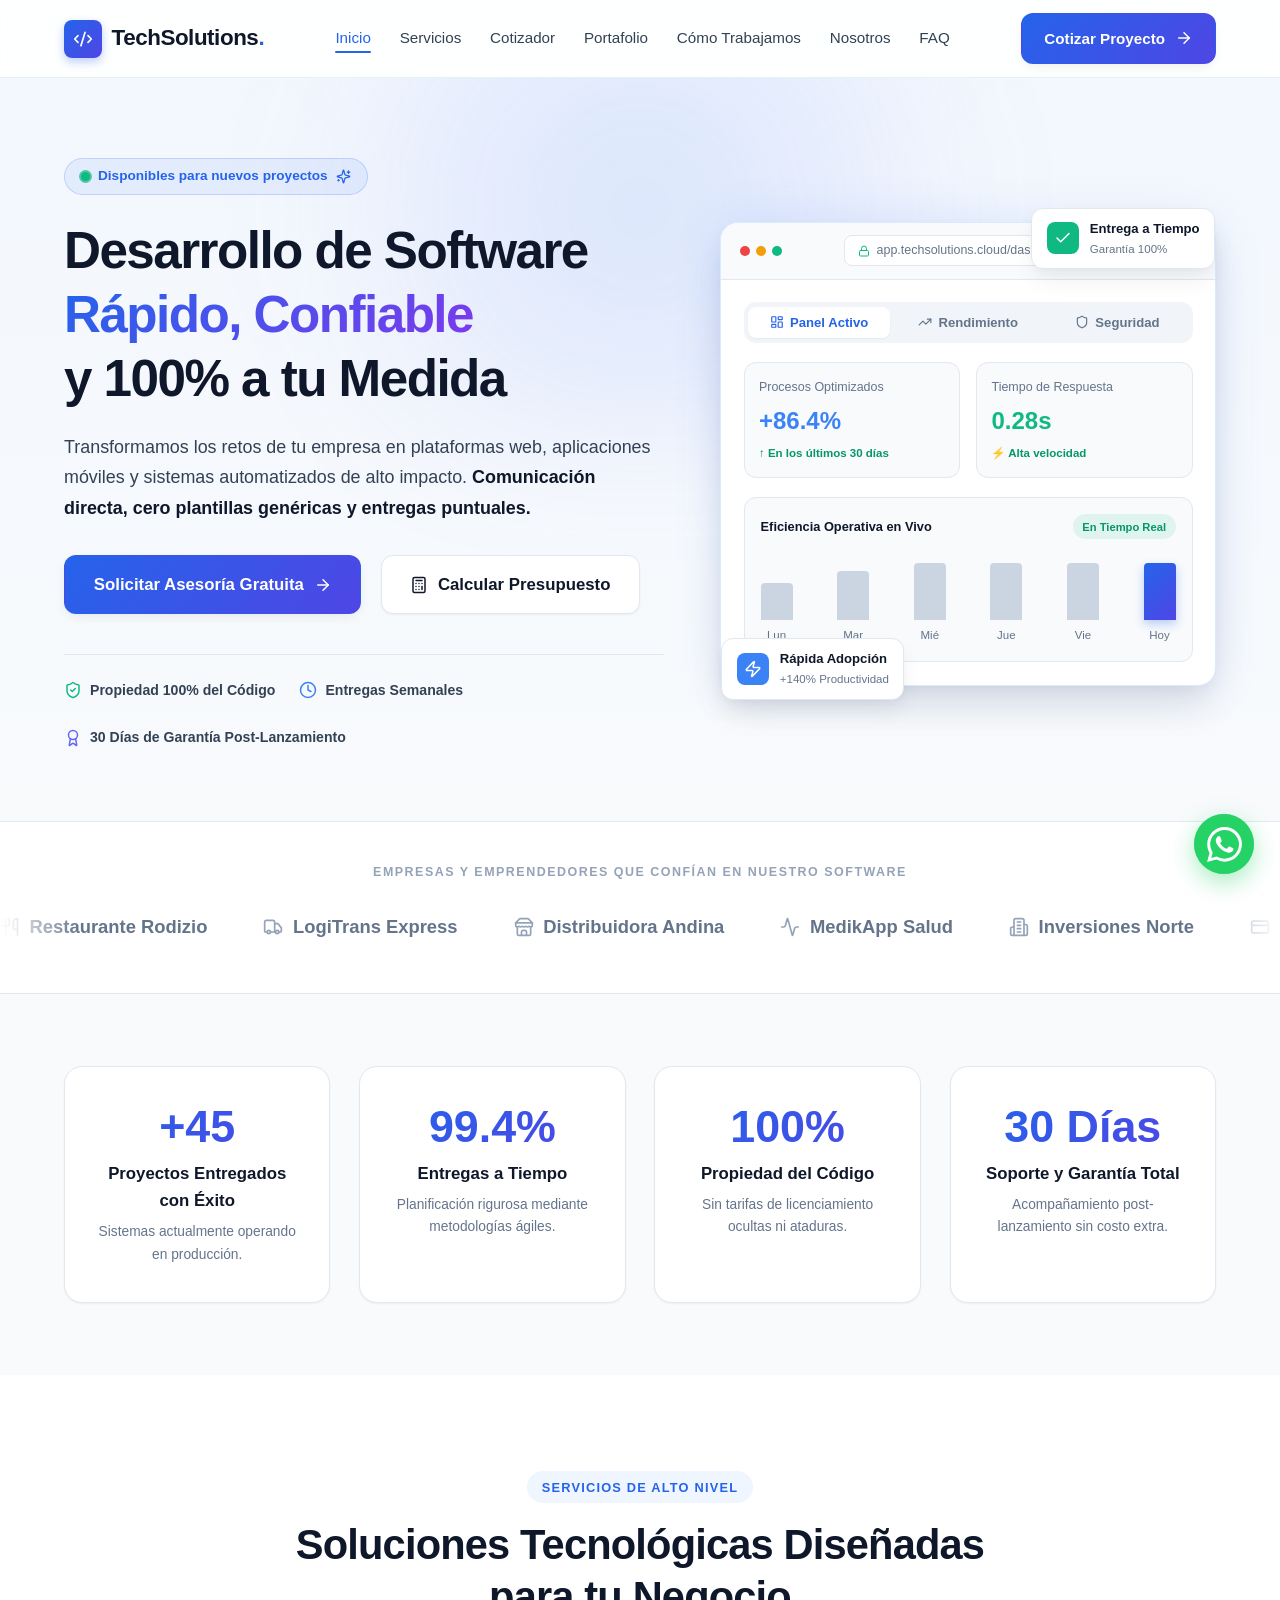
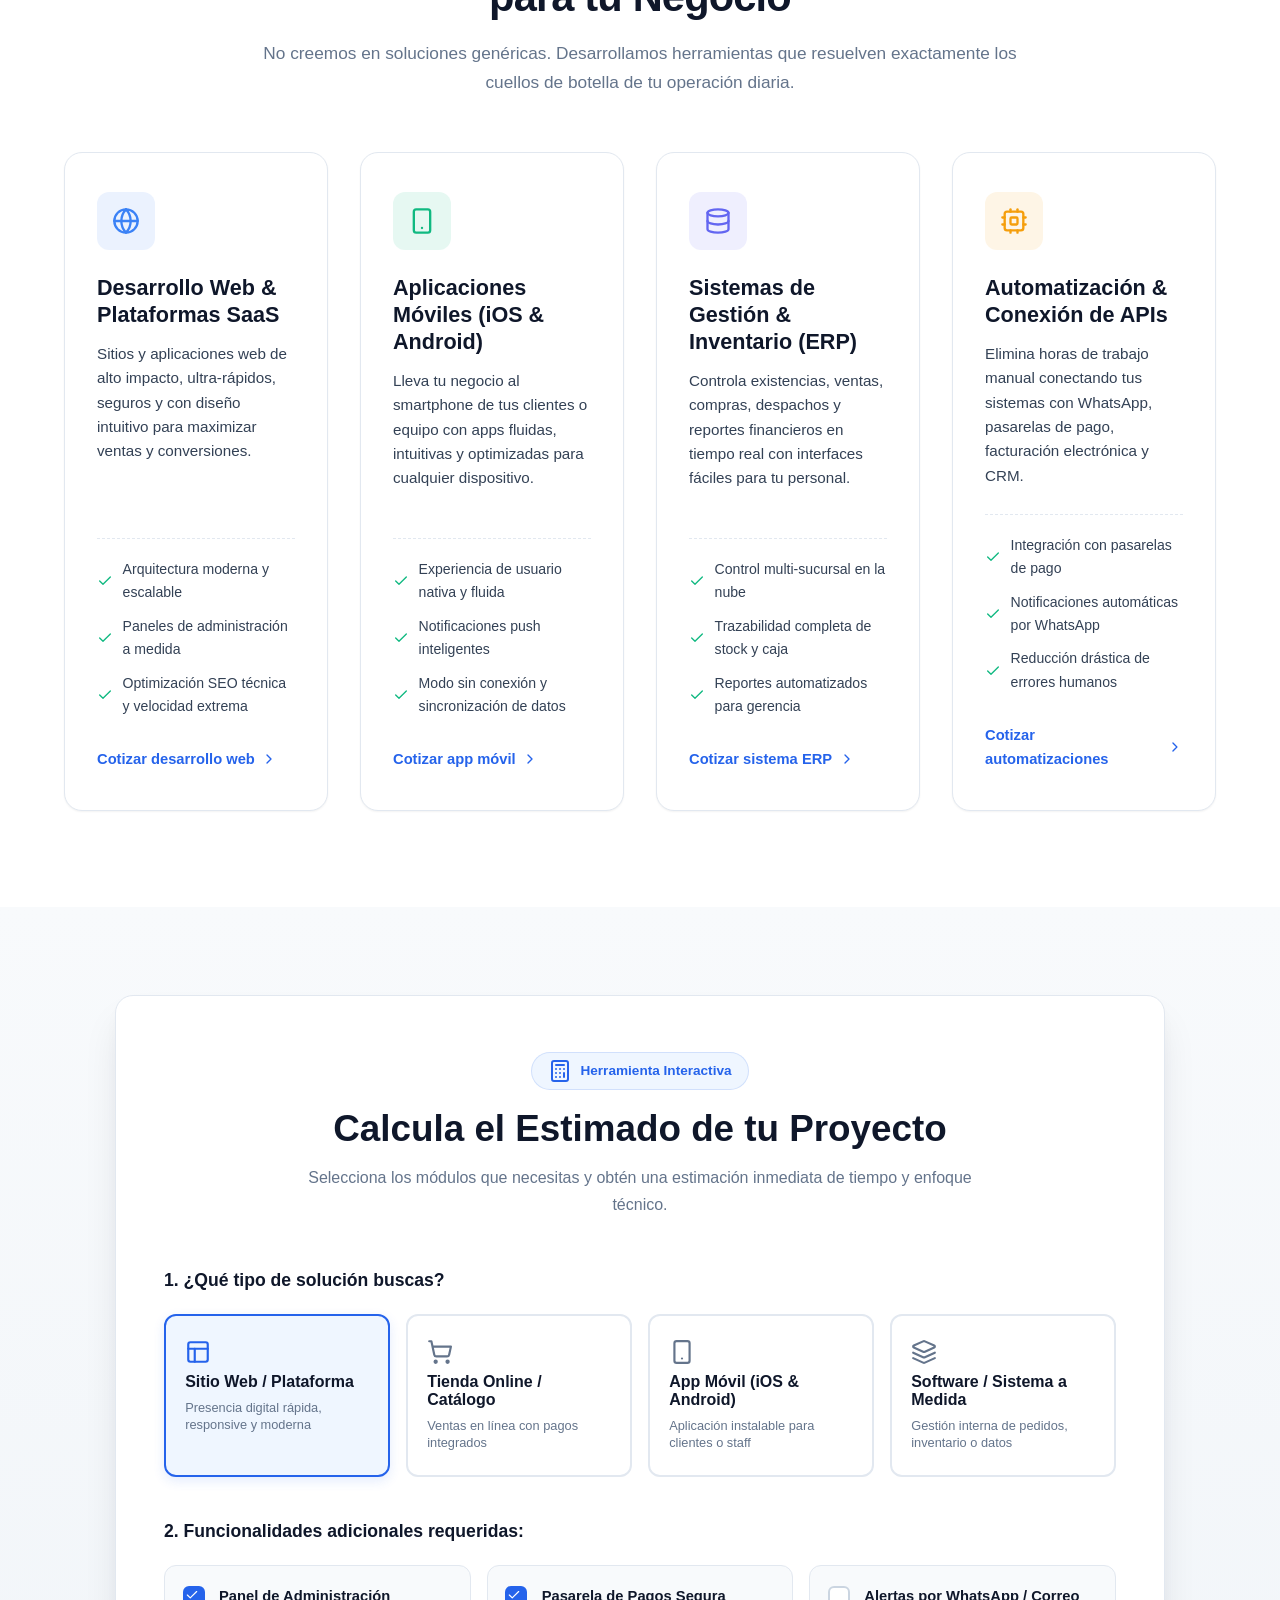
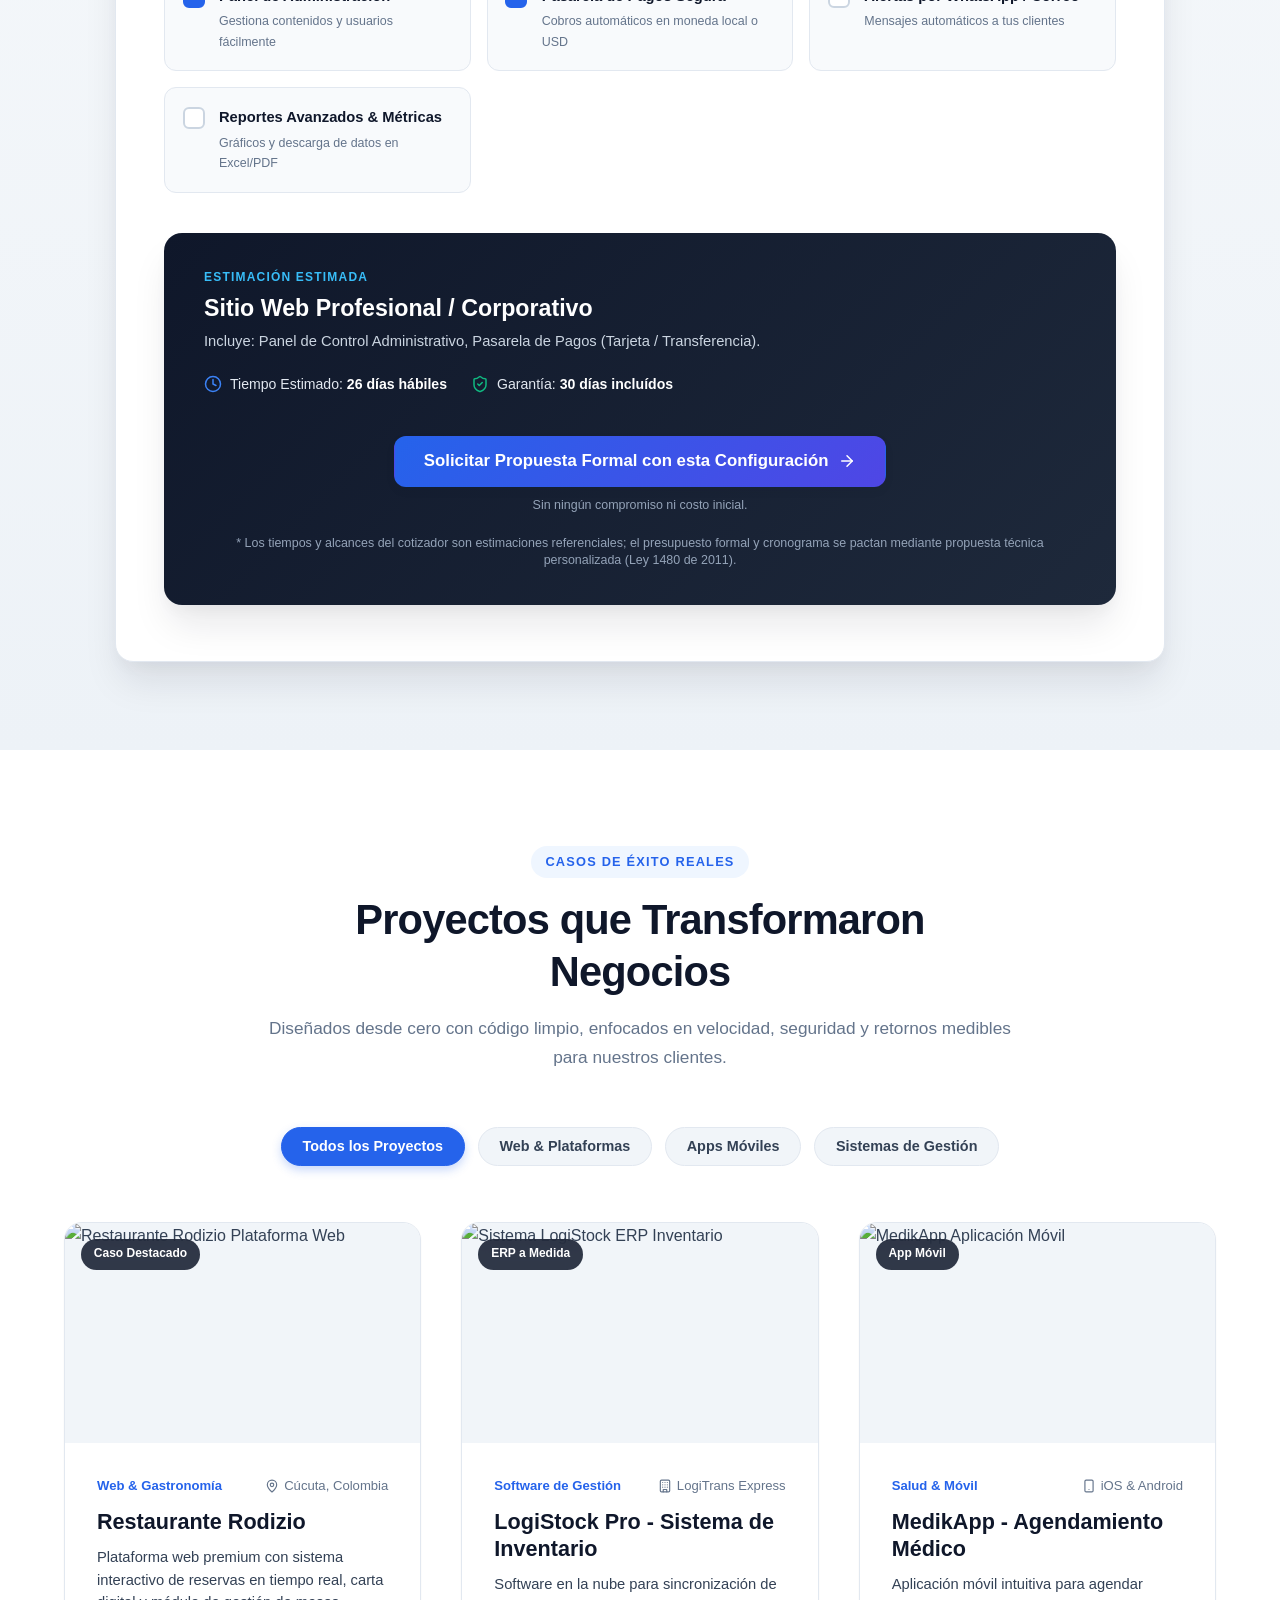
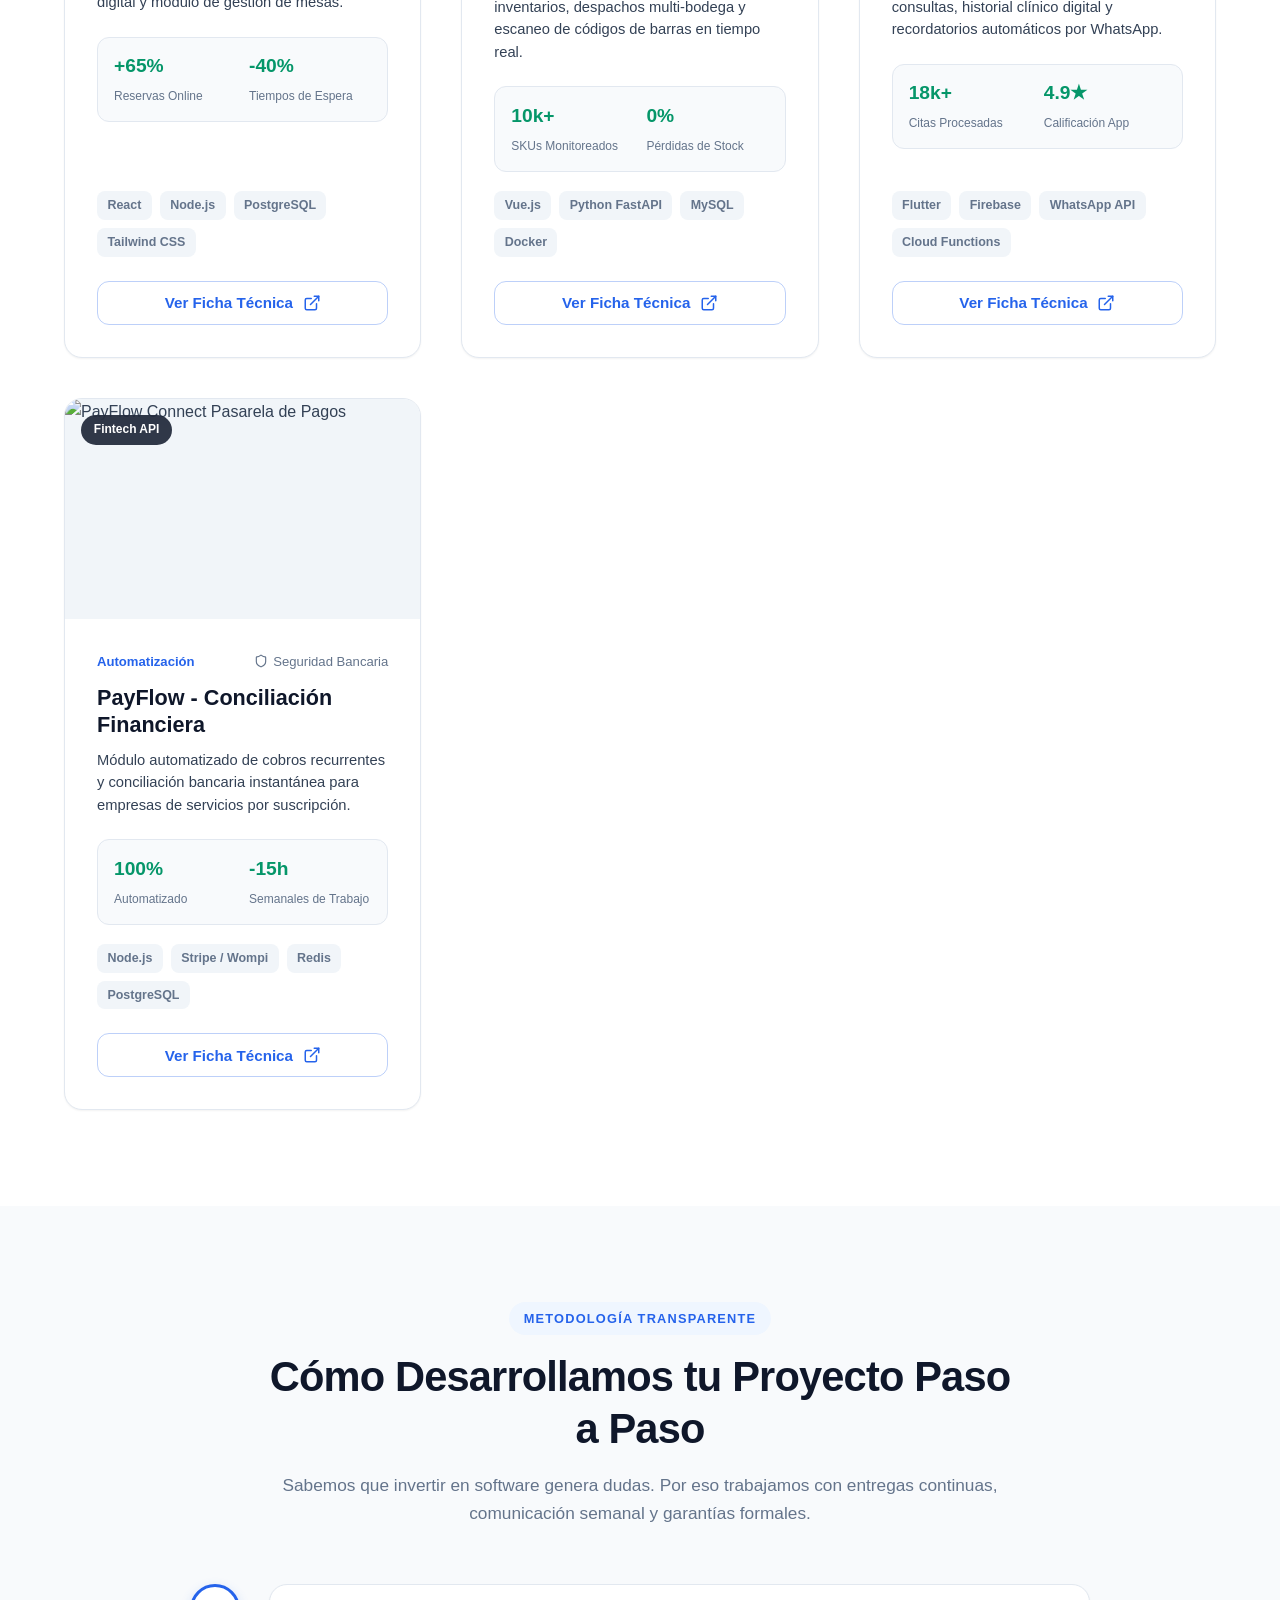
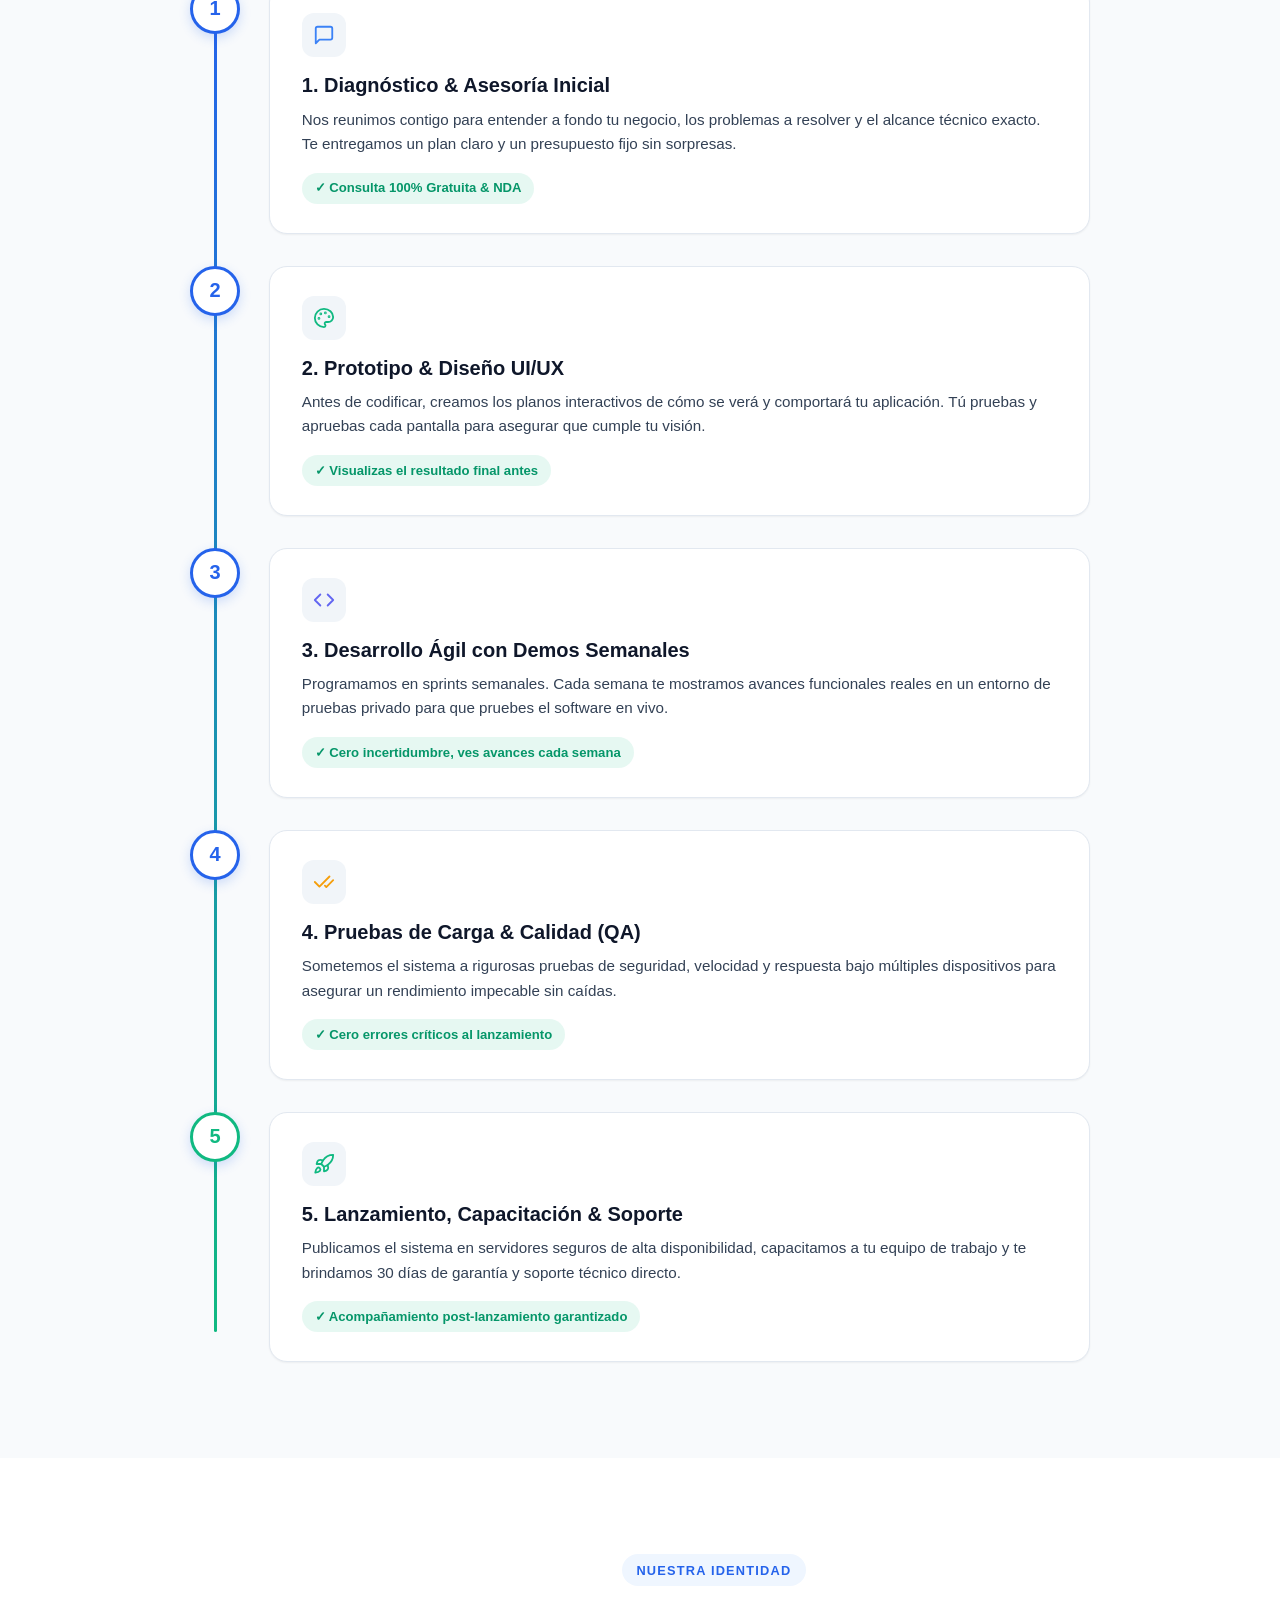
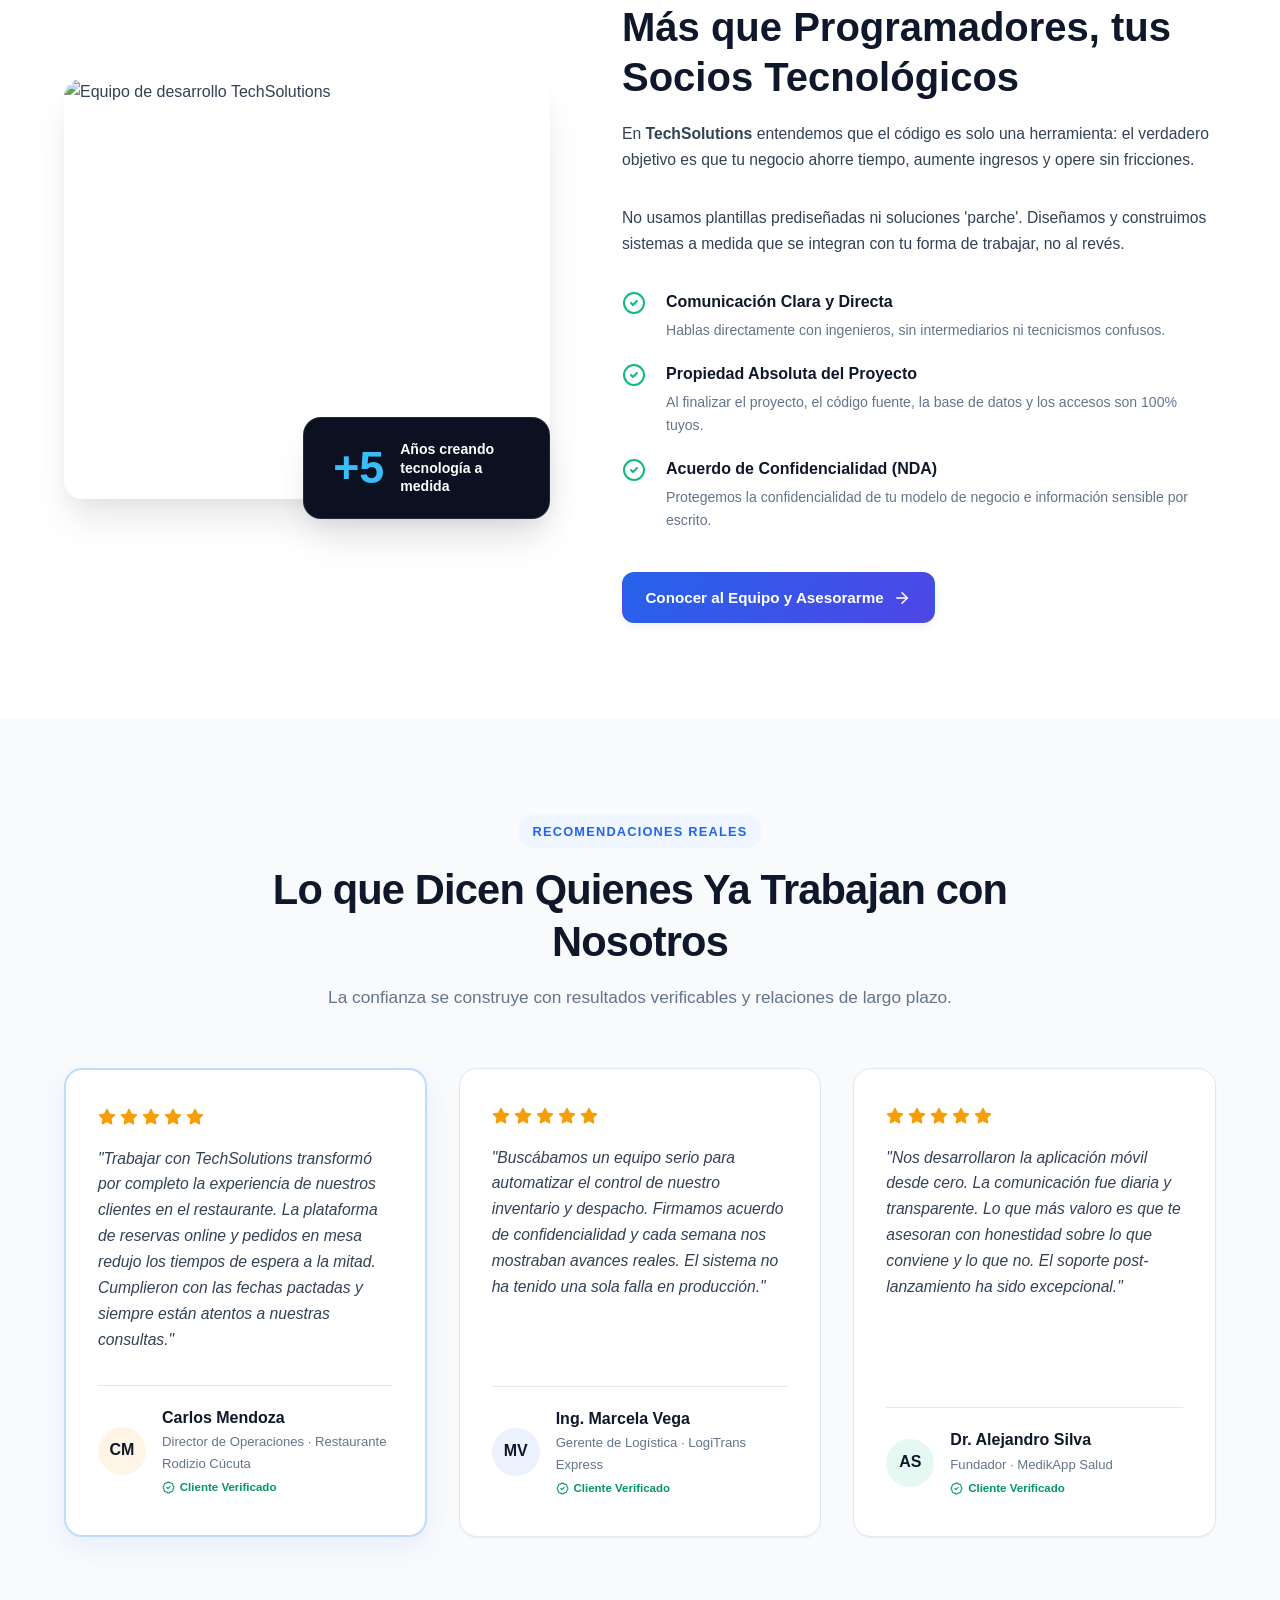
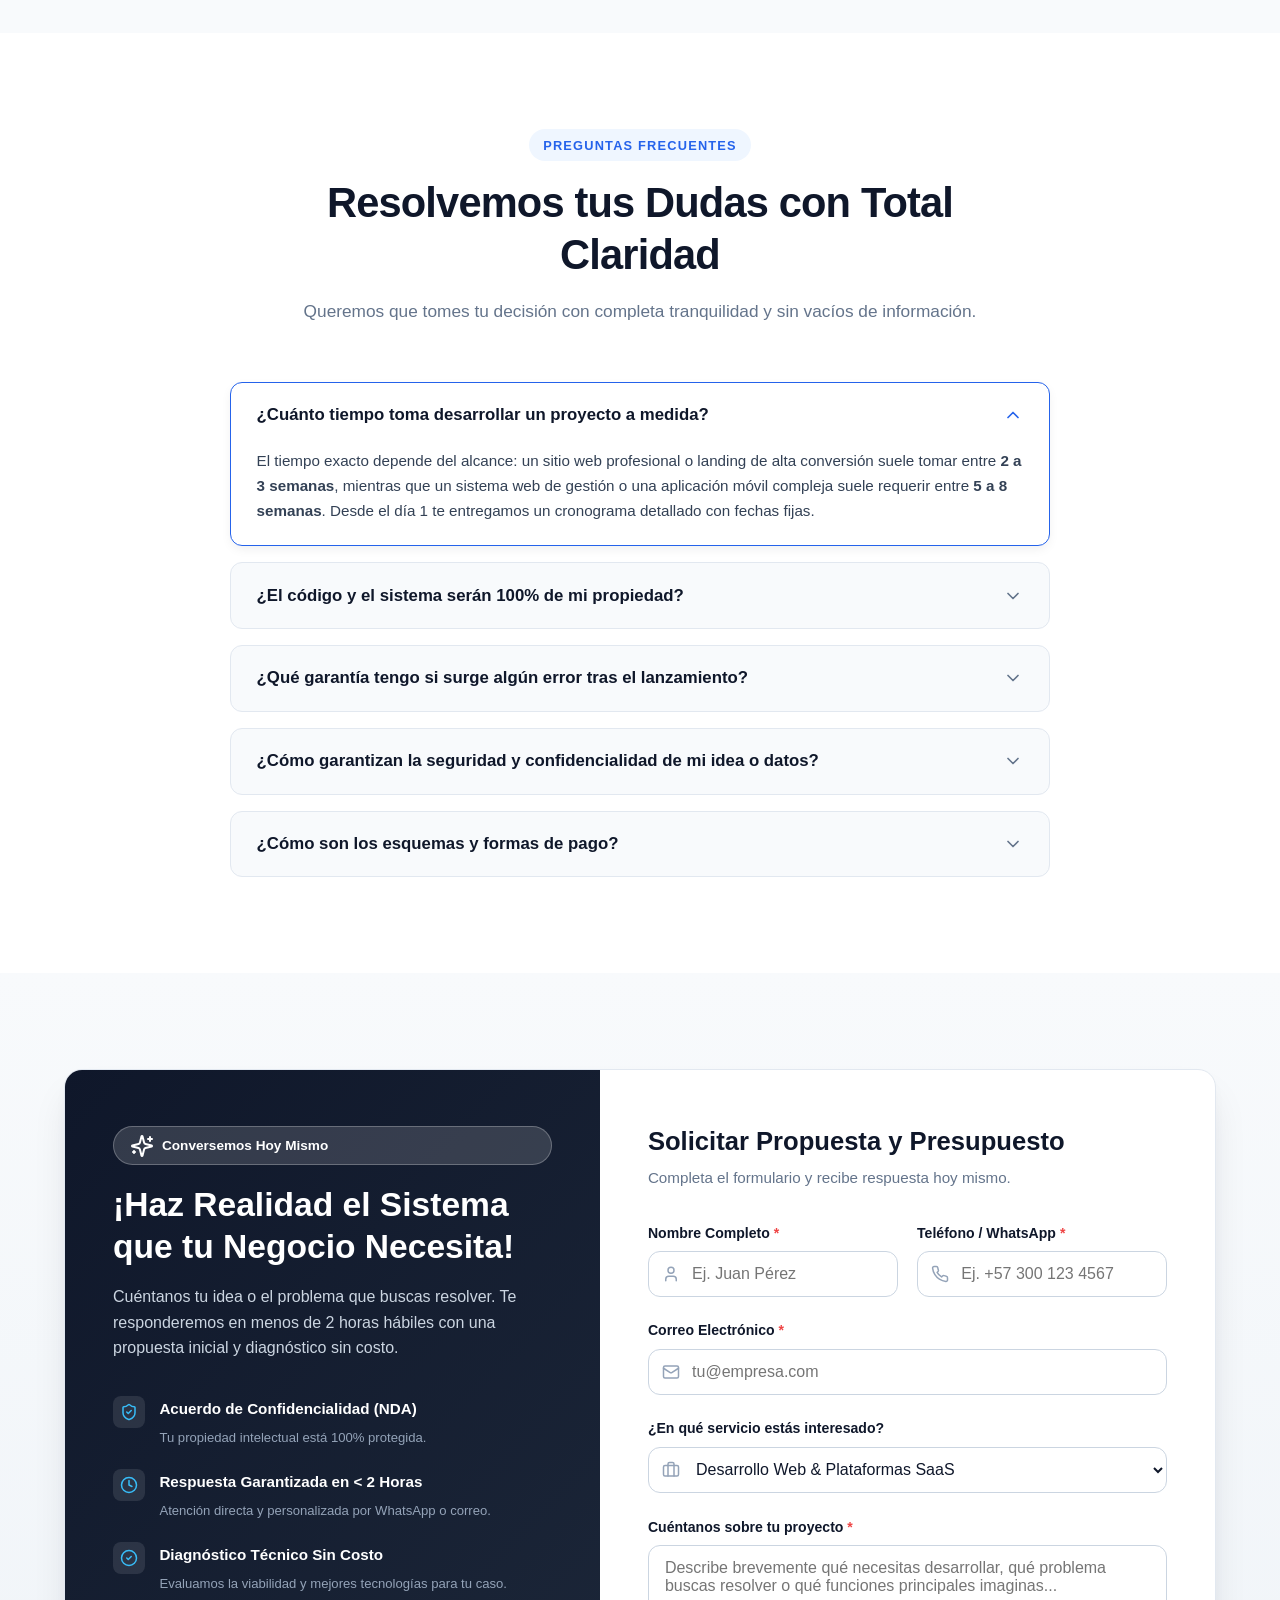
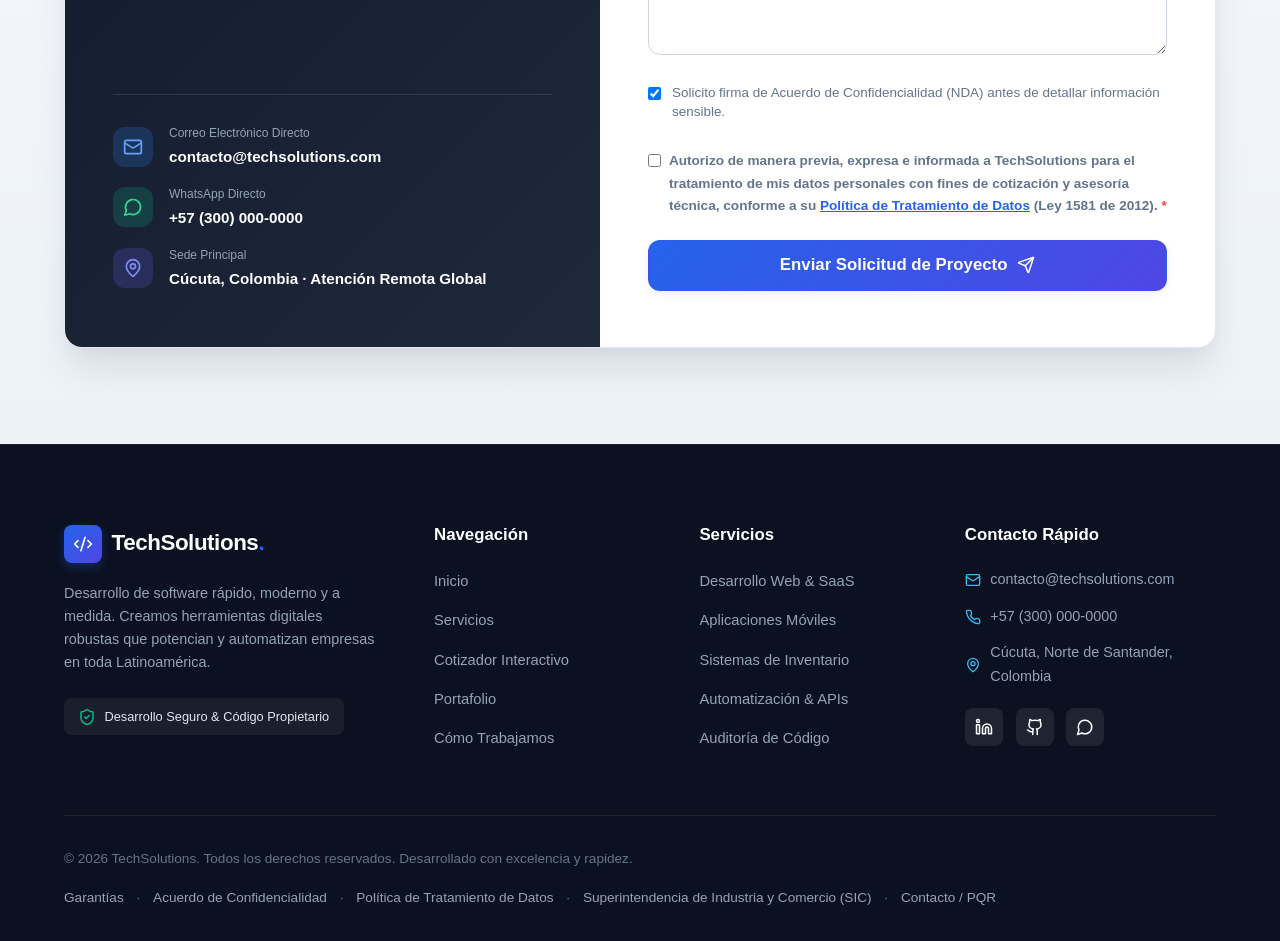
==== commit 24f4fd1f: "fix(ui): corregir diseño y vector oficial del botón de WhatsApp" ====
--- a/index.html
+++ b/index.html
@@ -1211,8 +1211,8 @@
        aria-label="Contactar por WhatsApp">
         <span class="whatsapp-tooltip">¡Hablemos de tu proyecto! 👋</span>
         <div class="whatsapp-pulse"></div>
-        <svg viewBox="0 0 24 24" width="28" height="28" fill="currentColor">
-            <path d="M12.031 2C6.51 2 2.016 6.495 2.016 12.016c0 1.83.493 3.553 1.353 5.044L2 22.031l5.127-1.344c1.44.795 3.09 1.246 4.904 1.246 5.521 0 10.016-4.495 10.016-10.016C22.047 6.495 17.552 2 12.031 2zm5.834 14.288c-.244.686-1.42 1.258-1.956 1.334-.516.072-1.189.103-3.413-.817-2.659-1.098-4.364-3.805-4.496-3.98-.133-.176-1.077-1.433-1.077-2.733 0-1.3 1.077-1.94 1.458-2.203.228-.158.5-.228.799-.228.098 0 .195.005.286.01.272.015.408.036.589.47.228.547.781 1.905.85 2.045.068.14.113.305.023.483-.09.177-.136.286-.272.443-.136.158-.286.353-.408.473-.136.136-.277.284-.12.553.158.27.702 1.157 1.507 1.874 1.037.925 1.91 1.213 2.182 1.348.272.136.43.114.589-.068.158-.182.68-793.861-1.066.182-.272.363-.227.612-.136.249.09 1.587.747 1.859.883.272.136.453.204.521.317.068.113.068.657-.176 1.343z"/>
+        <svg viewBox="0 0 24 24" width="35" height="35" fill="currentColor">
+            <path d="M17.472 14.382c-.297-.149-1.758-.867-2.03-.967-.273-.099-.471-.148-.67.15-.197.297-.767.966-.94 1.164-.173.199-.347.223-.644.075-.297-.15-1.255-.463-2.39-1.475-.883-.788-1.48-1.761-1.653-2.059-.173-.297-.018-.458.13-.606.134-.133.298-.347.446-.52.149-.174.198-.298.298-.497.099-.198.05-.371-.025-.52-.075-.149-.669-1.612-.916-2.207-.242-.579-.487-.5-.669-.51-.173-.008-.371-.01-.57-.01-.198 0-.52.074-.792.372-.272.297-1.04 1.016-1.04 2.479 0 1.462 1.065 2.875 1.213 3.074.149.198 2.096 3.2 5.077 4.487.709.306 1.262.489 1.694.625.712.227 1.36.195 1.871.118.571-.085 1.758-.719 2.006-1.413.248-.694.248-1.289.173-1.413-.074-.124-.272-.198-.57-.347m-5.421 7.403h-.004a9.87 9.87 0 01-5.031-1.378l-.361-.214-3.741.982.998-3.648-.235-.374a9.86 9.86 0 01-1.51-5.26c.001-5.45 4.436-9.884 9.888-9.884 2.64 0 5.122 1.03 6.988 2.898a9.825 9.825 0 012.893 6.994c-.003 5.45-4.437 9.884-9.885 9.884m8.413-18.297A11.815 11.815 0 0012.05 0C5.495 0 .16 5.335.157 11.892c0 2.096.547 4.142 1.588 5.945L.057 24l6.305-1.654a11.882 11.882 0 005.683 1.448h.005c6.554 0 11.89-5.335 11.893-11.893a11.821 11.821 0 00-3.48-8.413Z"/>
         </svg>
     </a>
 
--- a/css/styles.css
+++ b/css/styles.css
@@ -2494,11 +2494,24 @@
     justify-content: center;
     box-shadow: 0 8px 24px rgba(37, 211, 102, 0.4);
     z-index: 999;
-    transition: transform var(--transition-normal);
+    transition: transform var(--transition-normal), box-shadow var(--transition-normal);
 }
 
 .whatsapp-floating-btn:hover {
     transform: scale(1.1);
+    box-shadow: 0 12px 28px rgba(37, 211, 102, 0.55);
+}
+
+.whatsapp-floating-btn svg {
+    width: 35px;
+    height: 35px;
+    fill: currentColor;
+    display: block;
+    transition: transform var(--transition-fast);
+}
+
+.whatsapp-floating-btn:hover svg {
+    transform: scale(1.04);
 }
 
 .whatsapp-pulse {
@@ -2925,6 +2938,11 @@
         height: 54px;
     }
 
+    .whatsapp-floating-btn svg {
+        width: 31px;
+        height: 31px;
+    }
+
     .whatsapp-tooltip {
         display: none !important;
     }
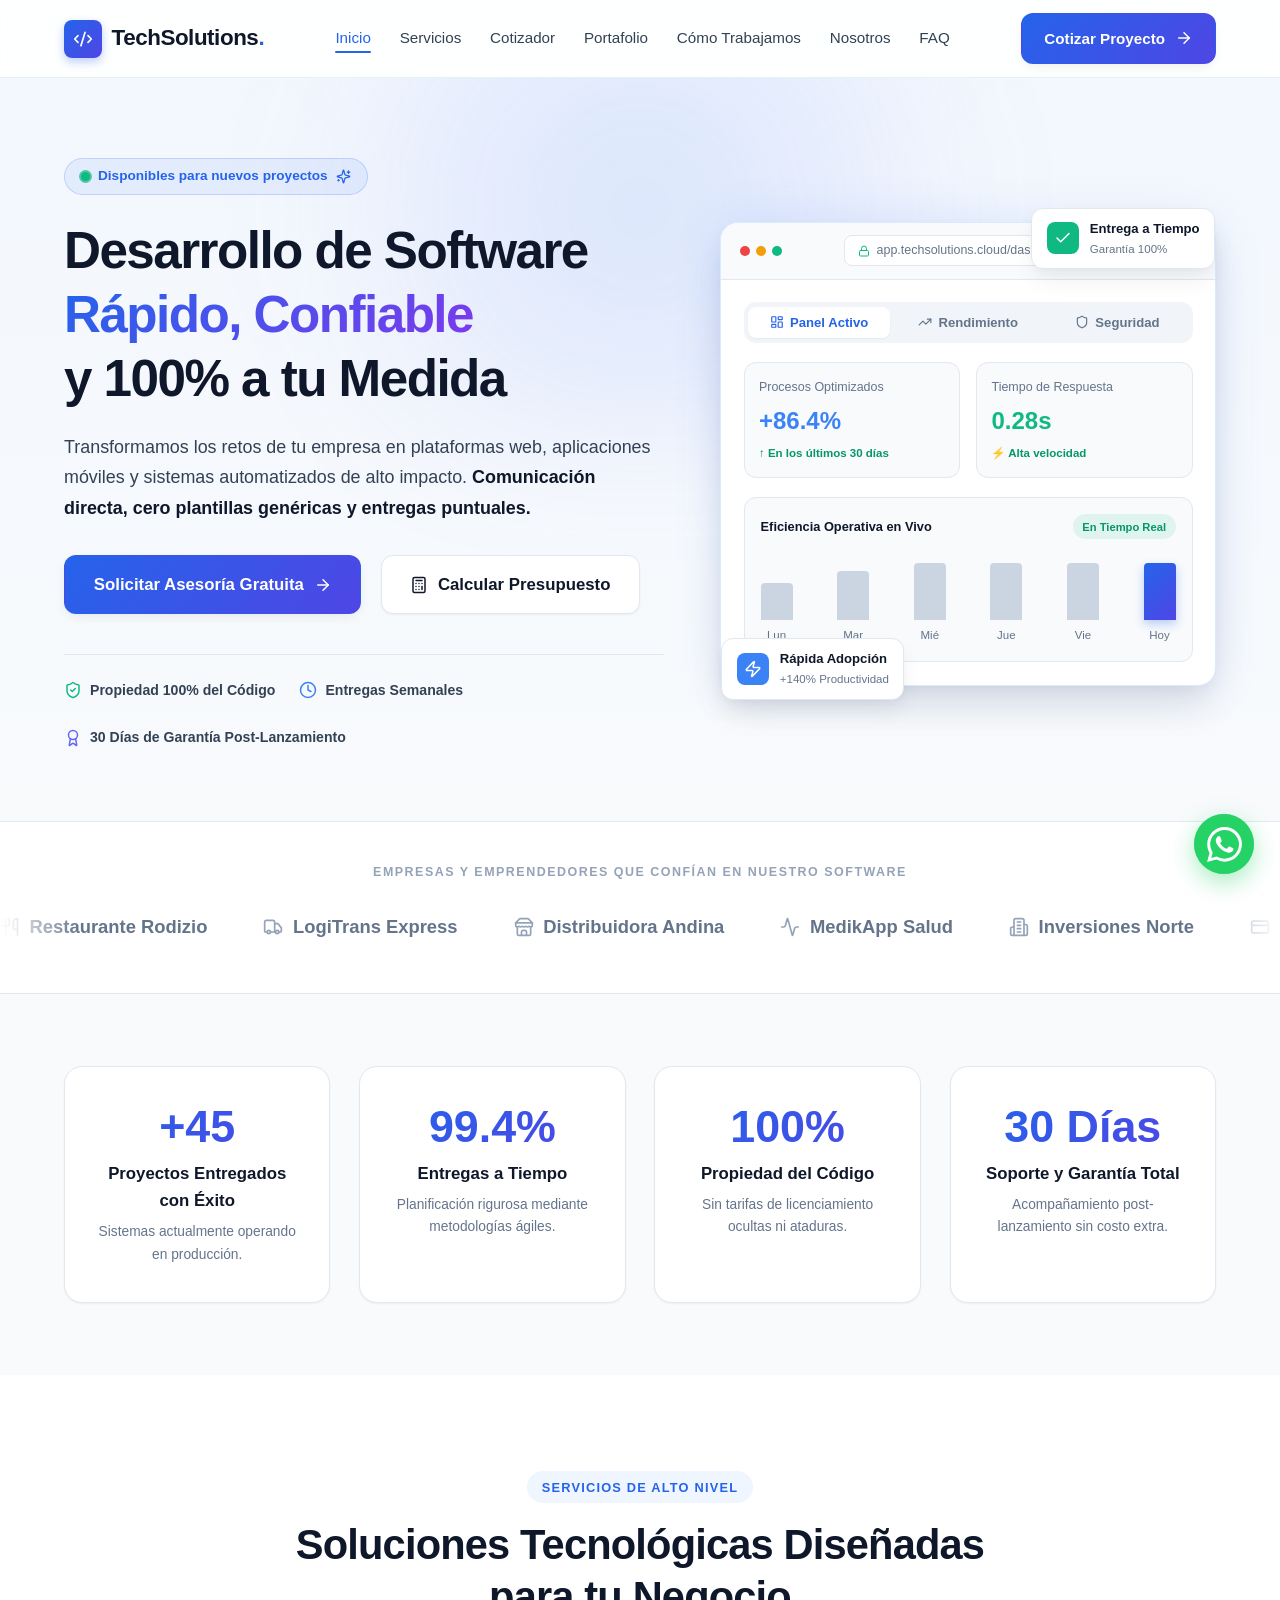
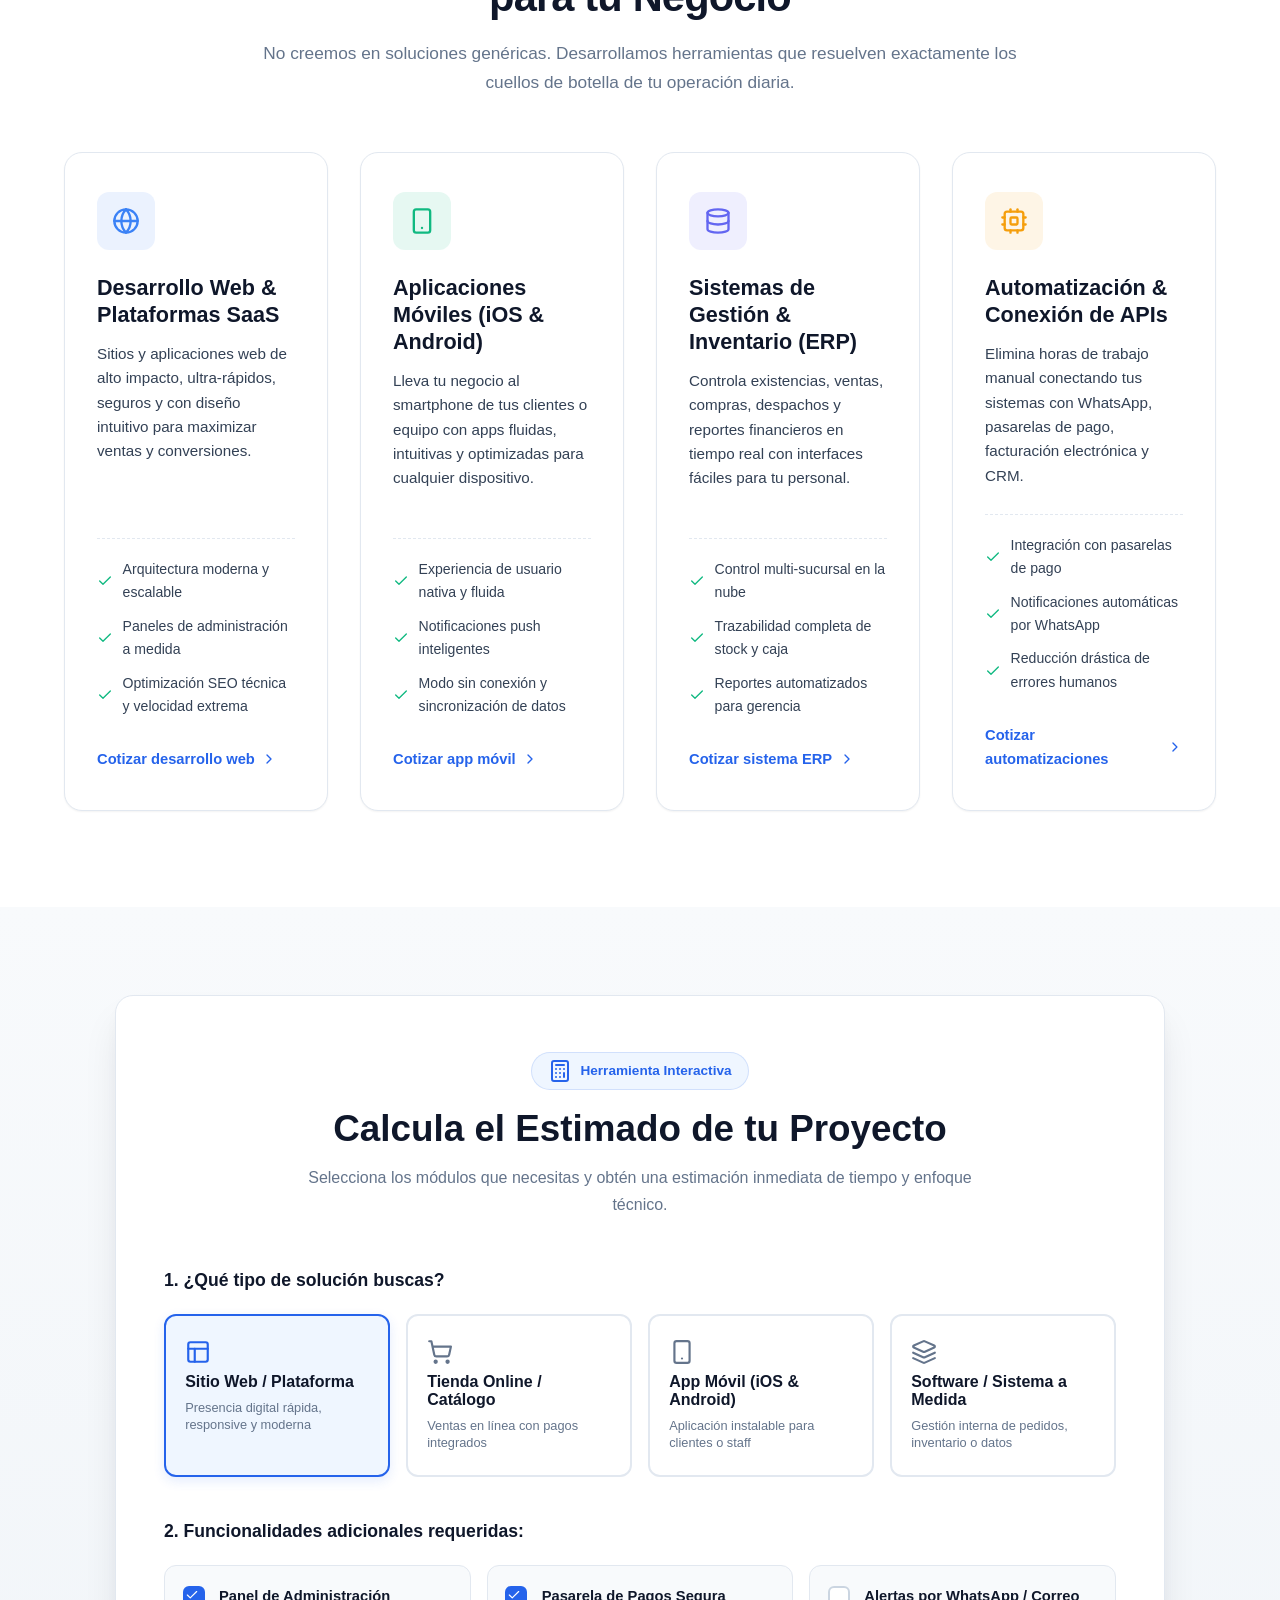
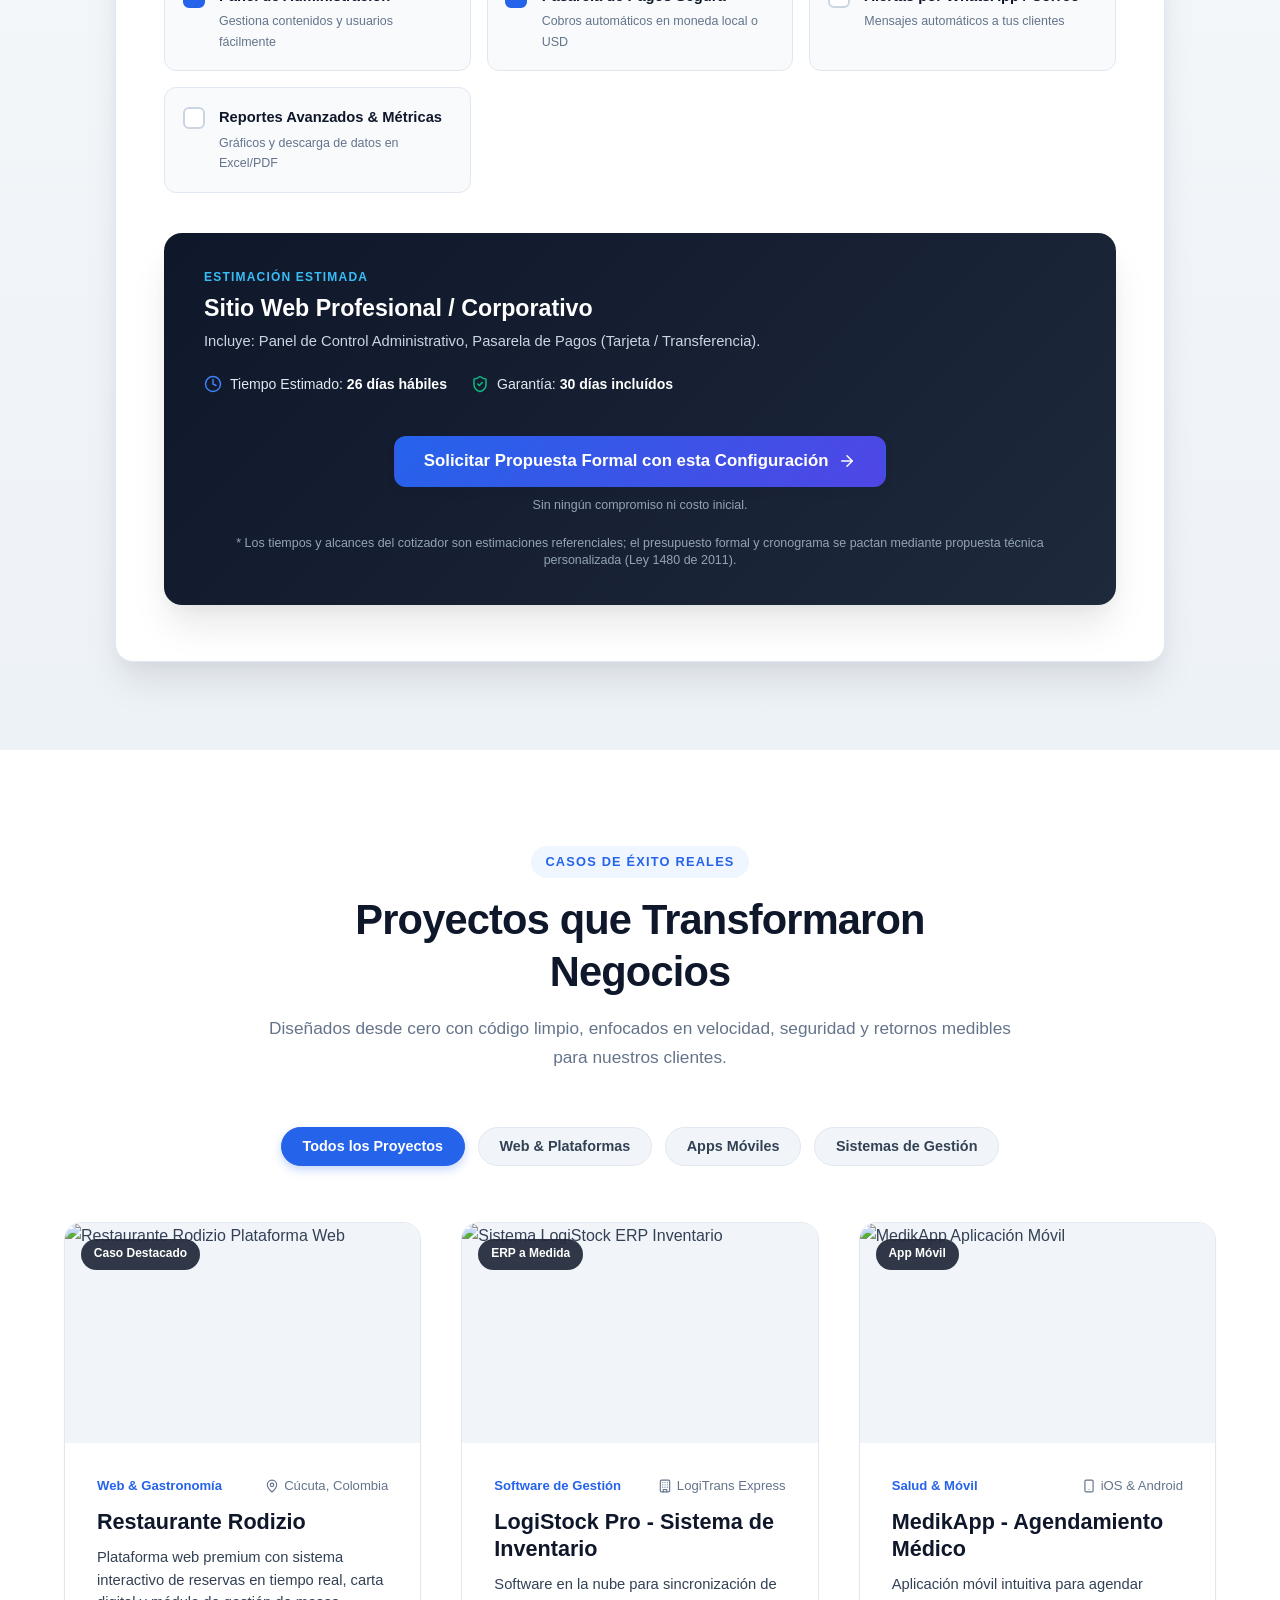
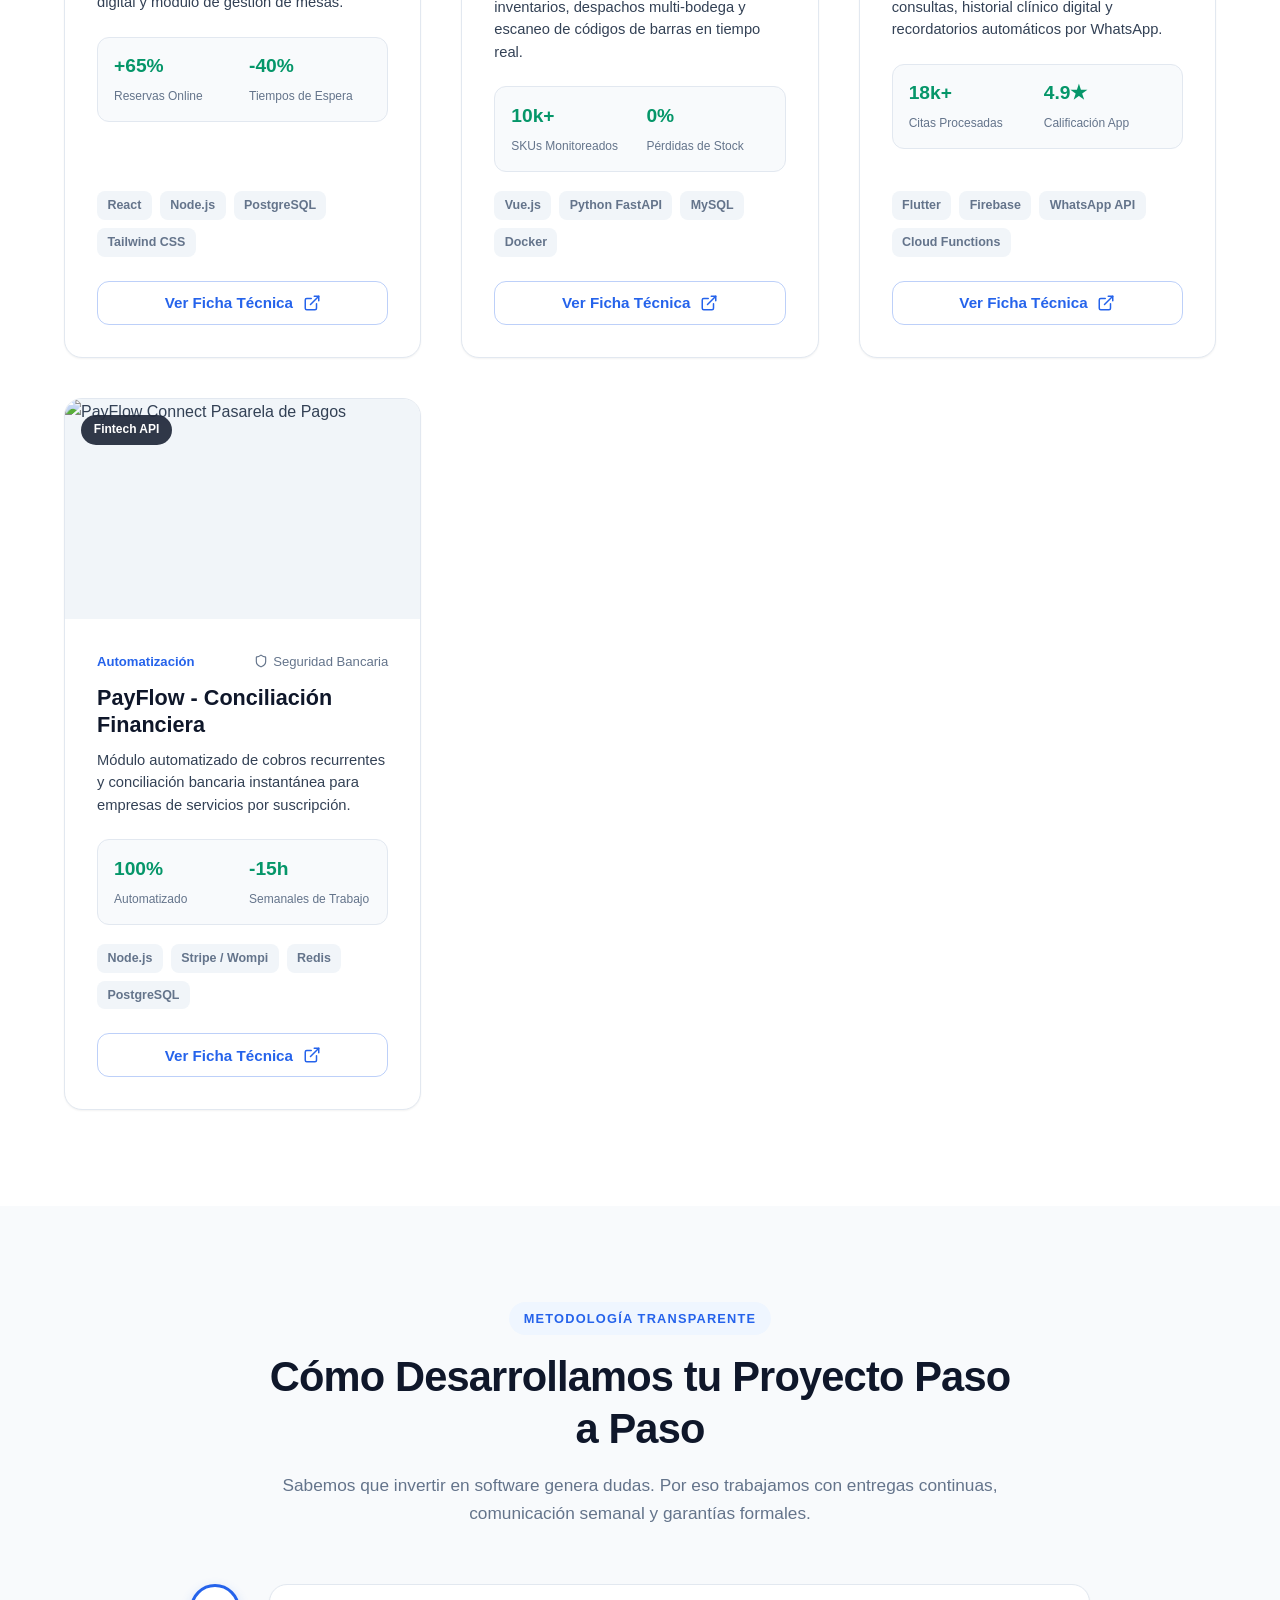
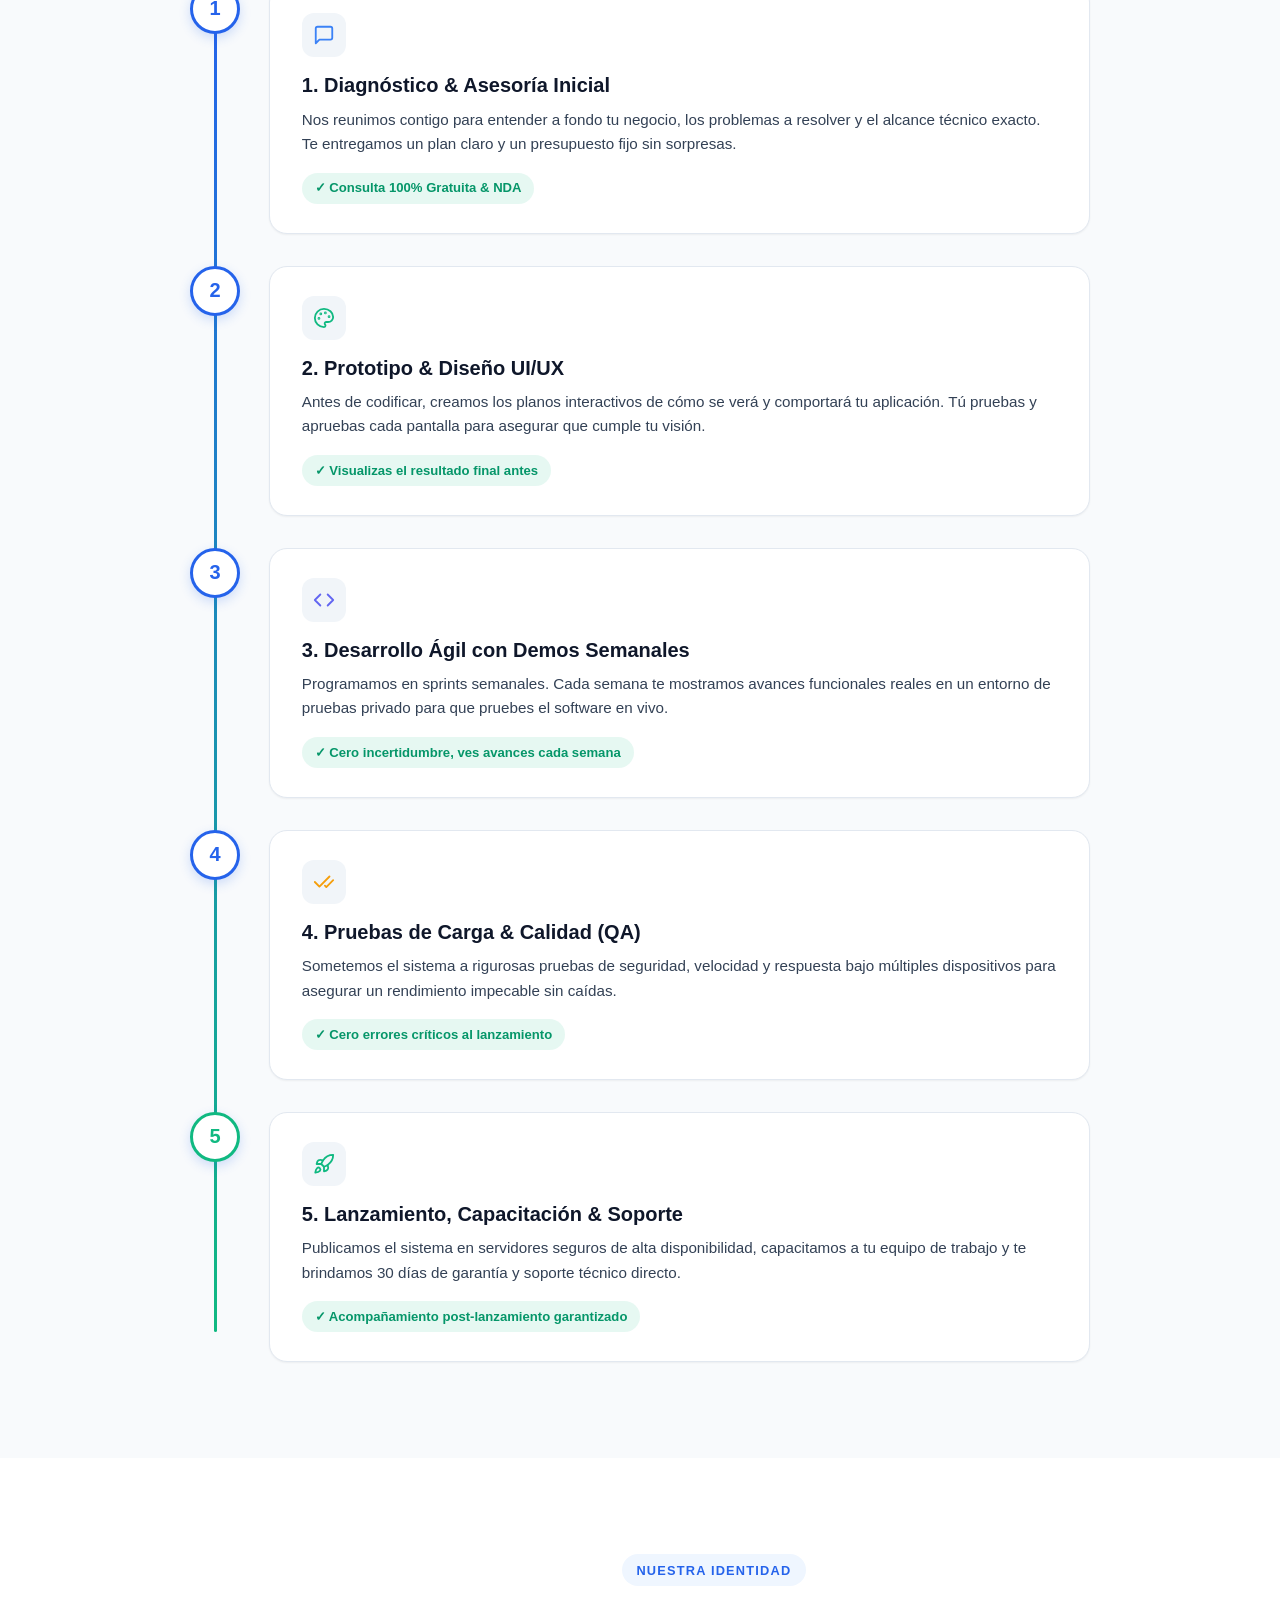
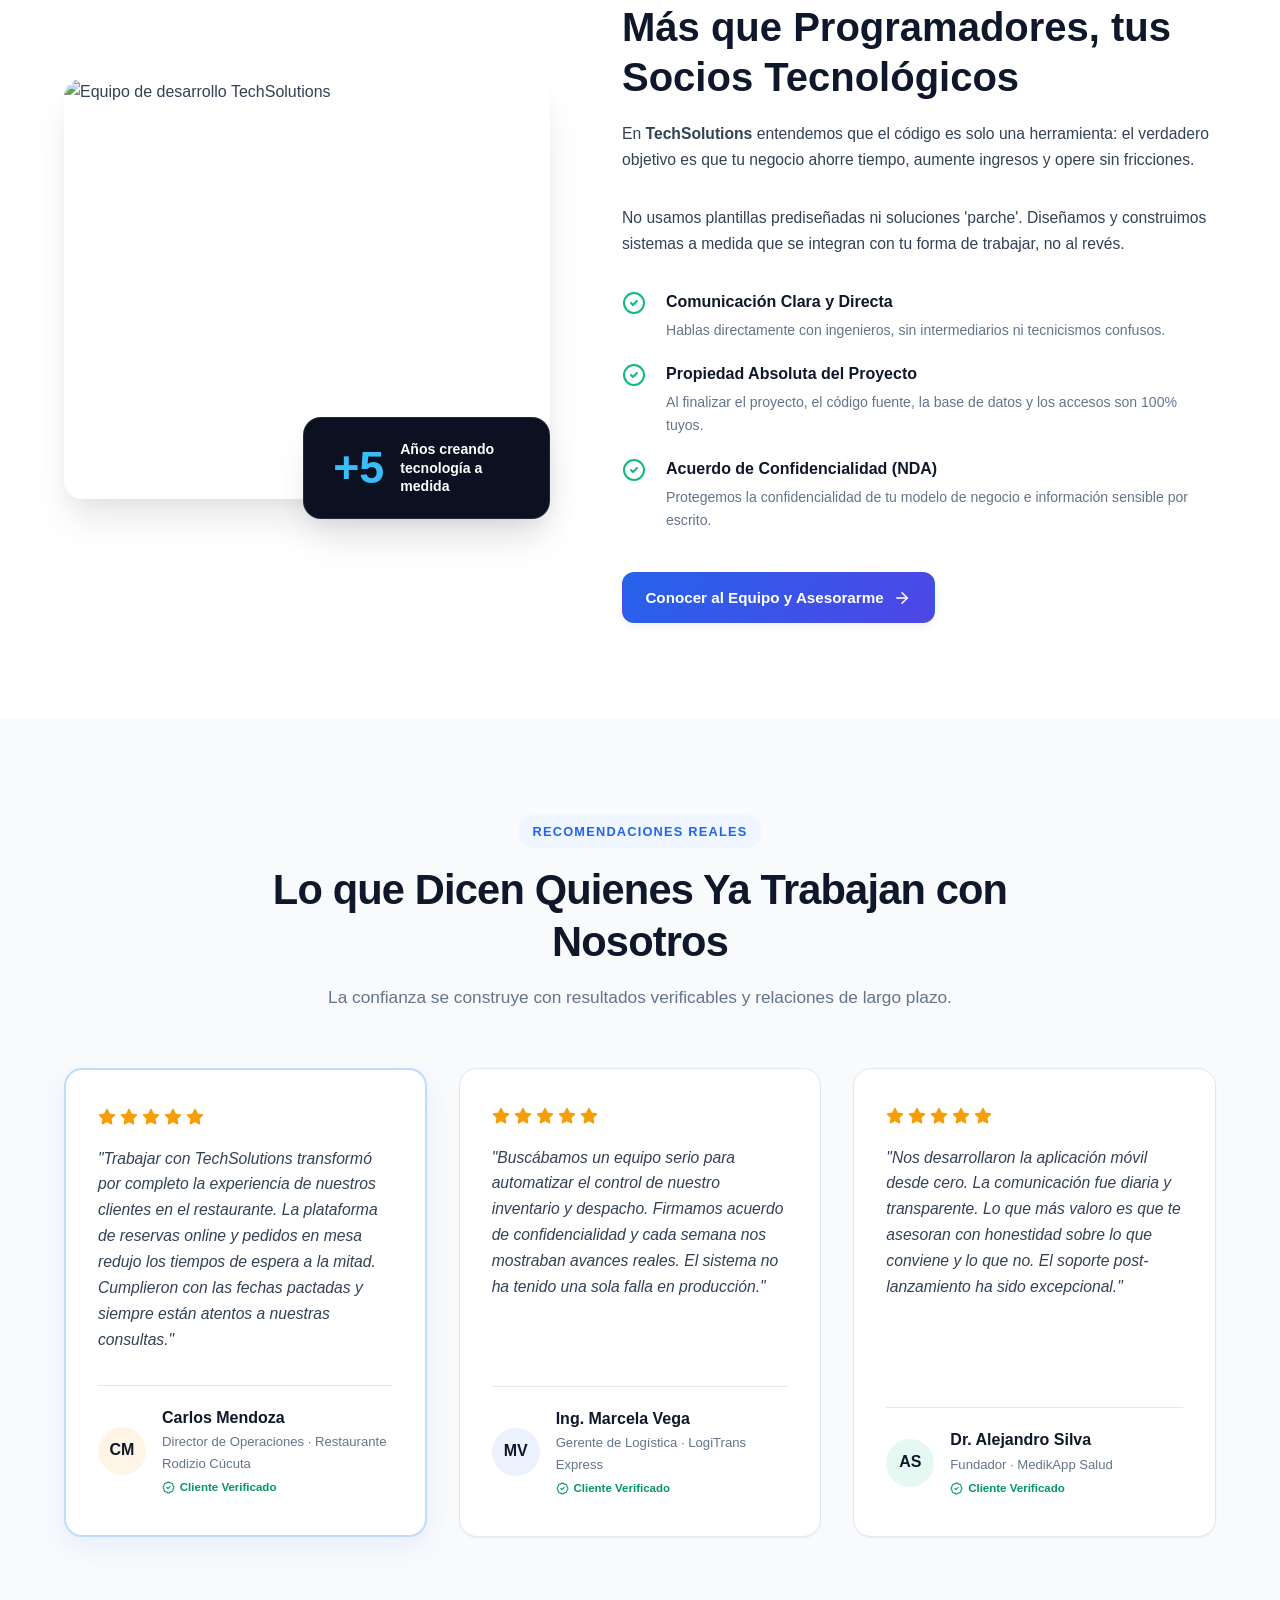
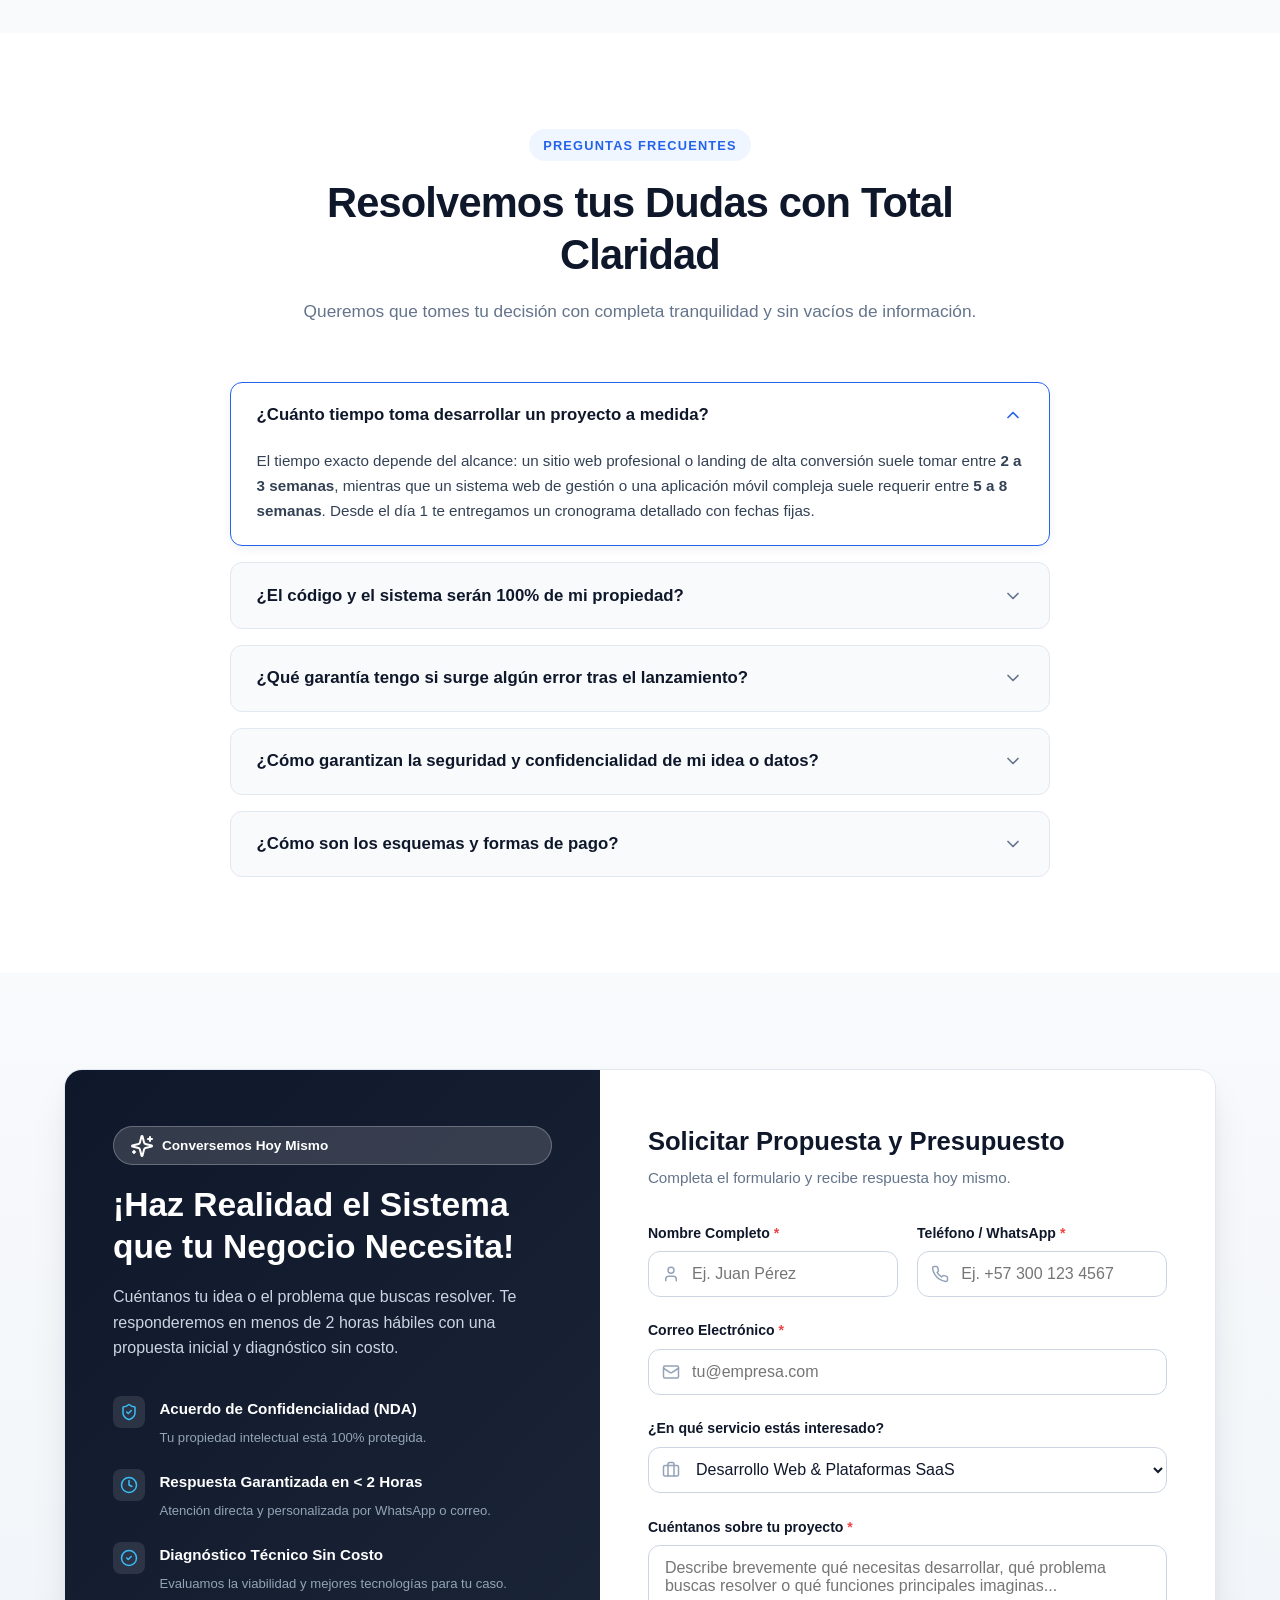
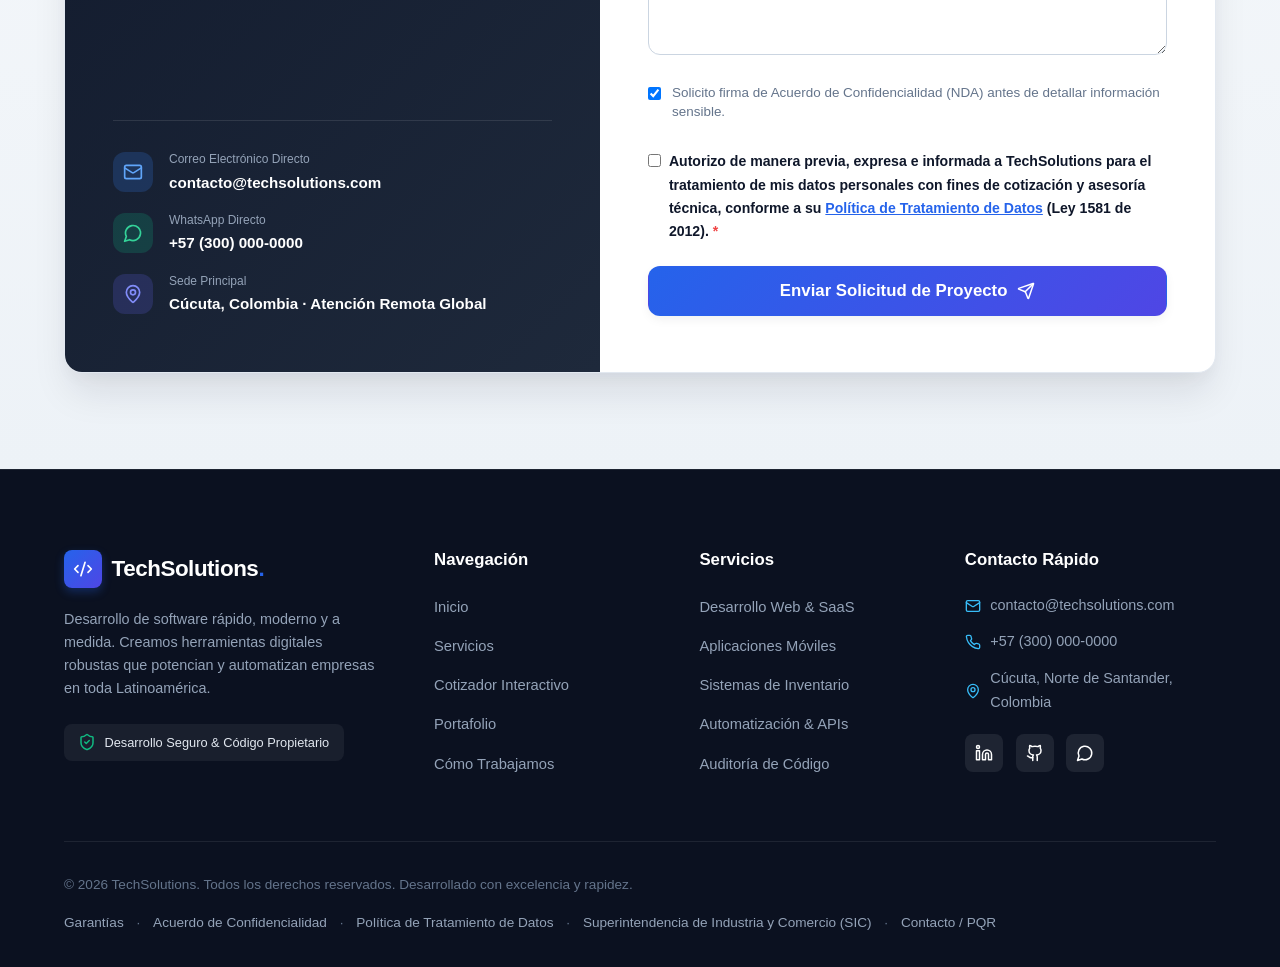
==== commit a94c5ca5: "refactor(code-quality): eliminar !important, separar estilos inline y optimizar js" ====
--- a/index.html
+++ b/index.html
@@ -495,7 +495,7 @@
                                     <i data-lucide="arrow-right"></i>
                                 </button>
                                 <span class="result-note">Sin ningún compromiso ni costo inicial.</span>
-                                <p class="result-disclaimer" style="font-size: 0.78rem; color: #94a3b8; margin-top: 0.7rem; line-height: 1.4; text-align: center;">* Los tiempos y alcances del cotizador son estimaciones referenciales; el presupuesto formal y cronograma se pactan mediante propuesta técnica personalizada (Ley 1480 de 2011).</p>
+                                <p class="result-disclaimer">* Los tiempos y alcances del cotizador son estimaciones referenciales; el presupuesto formal y cronograma se pactan mediante propuesta técnica personalizada (Ley 1480 de 2011).</p>
                             </div>
                         </div>
                     </div>
@@ -1113,11 +1113,11 @@
                                 </label>
                             </div>
                             <div class="form-group full-width">
-                                <label class="checkbox-label" style="display: flex; gap: 0.5rem; align-items: flex-start; cursor: pointer; font-size: 0.85rem; color: var(--text-muted);">
-                                    <input type="checkbox" id="privacyCheck" required style="margin-top: 0.25rem;">
-                                    <span>Autorizo de manera previa, expresa e informada a TechSolutions para el tratamiento de mis datos personales con fines de cotización y asesoría técnica, conforme a su <a href="politica-de-privacidad.html" target="_blank" rel="noopener noreferrer" style="color: var(--primary); text-decoration: underline;">Política de Tratamiento de Datos</a> (Ley 1581 de 2012). <span class="required">*</span></span>
+                                <label class="checkbox-consent">
+                                    <input type="checkbox" id="privacyCheck" required>
+                                    <span>Autorizo de manera previa, expresa e informada a TechSolutions para el tratamiento de mis datos personales con fines de cotización y asesoría técnica, conforme a su <a href="politica-de-privacidad.html" target="_blank" rel="noopener noreferrer">Política de Tratamiento de Datos</a> (Ley 1581 de 2012). <span class="required">*</span></span>
                                 </label>
-                                <span class="error-msg" id="privacyError">Debes aceptar la política de privacidad</span>
+                                <span class="error-msg privacy-error" id="privacyError">Debes aceptar la política de privacidad</span>
                             </div>
 
                             <button type="submit" id="btnSubmitForm" class="btn btn-primary btn-full btn-lg">
--- a/css/styles.css
+++ b/css/styles.css
@@ -143,19 +143,19 @@
     display: inline-block;
 }
 
-.text-emerald { color: var(--emerald) !important; }
-.text-blue { color: var(--blue) !important; }
-.text-indigo { color: var(--indigo) !important; }
-.text-amber { color: var(--amber) !important; }
-
-.bg-emerald { background-color: var(--emerald) !important; }
-.bg-blue { background-color: var(--blue) !important; }
-.bg-indigo { background-color: var(--indigo) !important; }
-
-.bg-emerald-subtle { background-color: var(--emerald-subtle) !important; }
-.bg-blue-subtle { background-color: var(--blue-subtle) !important; }
-.bg-indigo-subtle { background-color: var(--indigo-subtle) !important; }
-.bg-amber-subtle { background-color: var(--amber-subtle) !important; }
+.text-emerald { color: var(--emerald); }
+.text-blue { color: var(--blue); }
+.text-indigo { color: var(--indigo); }
+.text-amber { color: var(--amber); }
+
+.bg-emerald { background-color: var(--emerald); }
+.bg-blue { background-color: var(--blue); }
+.bg-indigo { background-color: var(--indigo); }
+
+.bg-emerald-subtle { background-color: var(--emerald-subtle); }
+.bg-blue-subtle { background-color: var(--blue-subtle); }
+.bg-indigo-subtle { background-color: var(--indigo-subtle); }
+.bg-amber-subtle { background-color: var(--amber-subtle); }
 
 /* Section Headers */
 .section-header {
@@ -1986,13 +1986,14 @@
     color: var(--text-muted);
 }
 
+.author-info .badge-verified,
 .badge-verified {
     display: inline-flex;
     align-items: center;
     gap: 0.3rem;
-    font-size: 0.72rem !important;
+    font-size: 0.72rem;
     font-weight: 600;
-    color: var(--emerald-dark) !important;
+    color: var(--emerald-dark);
     margin-top: 0.2rem;
 }
 
@@ -2677,6 +2678,168 @@
     grid-template-columns: 1fr 1fr;
     gap: 1.2rem;
     margin-bottom: 1.8rem;
+}
+
+/* Modal Internal Semantic Components */
+.modal-project-title {
+    font-size: 1.85rem;
+    margin-bottom: 0.5rem;
+    color: var(--text-heading);
+}
+
+.modal-client-meta {
+    color: var(--text-muted);
+    font-size: 0.95rem;
+    margin-bottom: 1.2rem;
+}
+
+.modal-image-wrapper {
+    border-radius: var(--radius-md);
+    overflow: hidden;
+    height: 260px;
+    margin-bottom: 1.8rem;
+    box-shadow: var(--shadow-md);
+}
+
+.modal-image {
+    width: 100%;
+    height: 100%;
+    object-fit: cover;
+    display: block;
+}
+
+.modal-challenge-card {
+    background: #f8fafc;
+    padding: 1.2rem;
+    border-radius: var(--radius-md);
+    border: 1px solid var(--border-subtle);
+}
+
+.modal-challenge-title {
+    color: var(--text-heading);
+    display: block;
+    margin-bottom: 0.5rem;
+    font-size: 1rem;
+}
+
+.modal-challenge-text {
+    font-size: 0.9rem;
+    color: var(--text-body);
+    line-height: 1.55;
+}
+
+.modal-results-section {
+    margin-bottom: 1.8rem;
+}
+
+.modal-results-title {
+    color: var(--text-heading);
+    display: block;
+    margin-bottom: 0.8rem;
+    font-size: 1.05rem;
+}
+
+.modal-results-list {
+    display: flex;
+    flex-direction: column;
+    gap: 0.6rem;
+}
+
+.modal-result-item {
+    display: flex;
+    align-items: center;
+    gap: 0.6rem;
+    font-size: 0.92rem;
+    color: var(--text-heading);
+}
+
+.modal-result-item svg,
+.modal-result-item i {
+    width: 18px;
+    height: 18px;
+    flex-shrink: 0;
+}
+
+.modal-tech-stack {
+    display: flex;
+    flex-wrap: wrap;
+    gap: 0.5rem;
+    margin-bottom: 2rem;
+    padding-top: 1rem;
+    border-top: 1px solid var(--border-subtle);
+}
+
+.modal-tech-pill {
+    background: var(--blue-subtle);
+    color: var(--blue);
+    font-weight: 600;
+    font-size: 0.8rem;
+    padding: 0.3rem 0.8rem;
+    border-radius: 6px;
+}
+
+.modal-actions {
+    display: flex;
+    gap: 1rem;
+    flex-wrap: wrap;
+}
+
+.modal-actions .btn {
+    flex: 1;
+}
+
+/* Modal Open Body State */
+body.modal-open {
+    overflow: hidden;
+}
+
+/* Portfolio Filter State */
+.portfolio-card.is-hidden {
+    display: none;
+}
+
+/* Estimator & Form Clean Utilities */
+.result-disclaimer {
+    font-size: 0.78rem;
+    color: #94a3b8;
+    margin-top: 0.7rem;
+    line-height: 1.4;
+    text-align: center;
+}
+
+.checkbox-consent {
+    display: flex;
+    gap: 0.5rem;
+    align-items: flex-start;
+    cursor: pointer;
+    font-size: 0.85rem;
+    color: var(--text-muted);
+}
+
+.checkbox-consent input[type="checkbox"] {
+    margin-top: 0.25rem;
+    flex-shrink: 0;
+}
+
+.checkbox-consent a {
+    color: var(--primary);
+    text-decoration: underline;
+    transition: color var(--transition-fast);
+}
+
+.checkbox-consent a:hover {
+    color: var(--primary-dark);
+}
+
+.privacy-error {
+    display: none;
+    color: var(--rose);
+    font-size: 0.8rem;
+    margin-top: 0.35rem;
+}
+
+.privacy-error.is-visible {
+    display: block;
 }
 
 /* Toast Notification */
@@ -2831,9 +2994,9 @@
     }
 
     /* Floating badges removed from mobile to prevent horizontal viewport expansion */
-    .badge-top-right,
-    .badge-bottom-left {
-        display: none !important;
+    .floating-badge.badge-top-right,
+    .floating-badge.badge-bottom-left {
+        display: none;
     }
 
     .mockup-window {
@@ -2879,7 +3042,7 @@
     }
 
     .result-info {
-        min-width: 0 !important;
+        min-width: 0;
         width: 100%;
     }
 
@@ -2943,8 +3106,9 @@
         height: 31px;
     }
 
-    .whatsapp-tooltip {
-        display: none !important;
+    .whatsapp-tooltip,
+    .whatsapp-floating-btn:hover .whatsapp-tooltip {
+        display: none;
     }
 
     .back-to-top {
@@ -2966,7 +3130,7 @@
     .checkbox-grid,
     .form-row,
     .modal-challenge-grid {
-        grid-template-columns: 1fr !important;
+        grid-template-columns: 1fr;
     }
 
     .portfolio-meta {
@@ -3060,7 +3224,7 @@
     }
 
     .mockup-kpis {
-        grid-template-columns: 1fr !important;
+        grid-template-columns: 1fr;
     }
 
     .section-header h2 {
@@ -3088,7 +3252,7 @@
     .input-with-icon input,
     .input-with-icon select,
     .styled-form textarea {
-        font-size: 16px !important;
+        font-size: 16px;
     }
 }
 
@@ -3159,6 +3323,25 @@
     align-items: flex-start;
 }
 
+.legal-badge-box i {
+    width: 24px;
+    height: 24px;
+    flex-shrink: 0;
+    margin-top: 2px;
+}
+
+.legal-badge-box strong {
+    color: #1e3a8a;
+    display: block;
+    margin-bottom: 0.3rem;
+}
+
+.legal-badge-box span {
+    color: #2563eb;
+    font-size: 0.92rem;
+    line-height: 1.55;
+}
+
 .legal-block {
     margin-bottom: 2.2rem;
 }
@@ -3183,6 +3366,14 @@
     line-height: 1.75;
     font-size: 0.96rem;
     margin-bottom: 0.8rem;
+}
+
+.legal-highlight {
+    margin-top: 0.8rem;
+}
+
+.legal-subtitle {
+    margin-top: 1rem;
 }
 
 .legal-block ul {
@@ -3211,6 +3402,45 @@
     line-height: 1.65;
 }
 
+.legal-callout-blue {
+    background: #eff6ff;
+    border: 1px solid #bfdbfe;
+    border-left: 4px solid #3b82f6;
+}
+
+.legal-callout-blue strong {
+    color: #1e3a8a;
+    display: block;
+    margin-bottom: 0.3rem;
+}
+
+.legal-callout-blue span {
+    color: #2563eb;
+    font-size: 0.92rem;
+    line-height: 1.55;
+}
+
+.legal-callout-amber {
+    background: #fffbeb;
+    border: 1px solid #fde68a;
+    border-left: 4px solid #f59e0b;
+}
+
+.legal-callout-amber strong {
+    color: #b45309;
+}
+
+.legal-callout-amber span {
+    color: #92400e;
+    font-size: 0.9rem;
+}
+
+.legal-callout-emerald {
+    background: #ecfdf5;
+    border: 1px solid #a7f3d0;
+    border-left: 4px solid #059669;
+}
+
 .legal-callout a {
     color: #2563eb;
     font-weight: 600;
